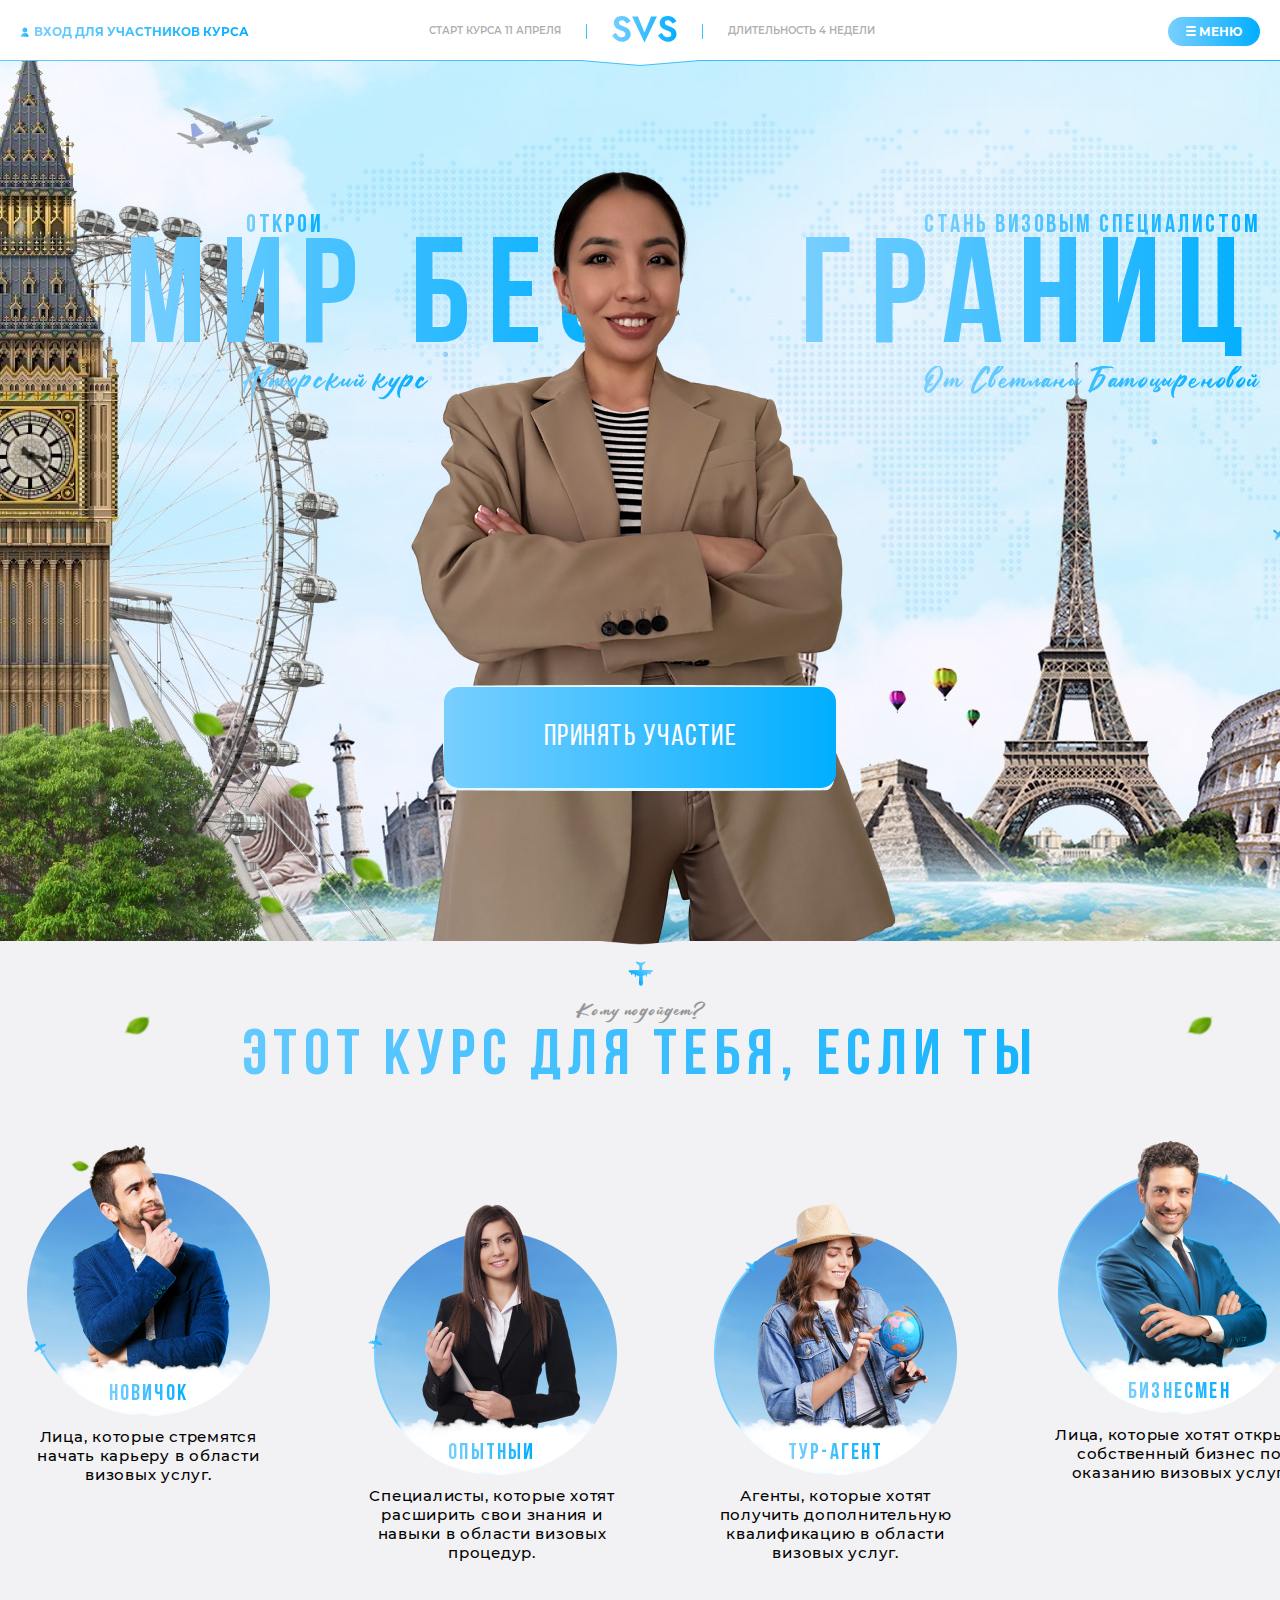
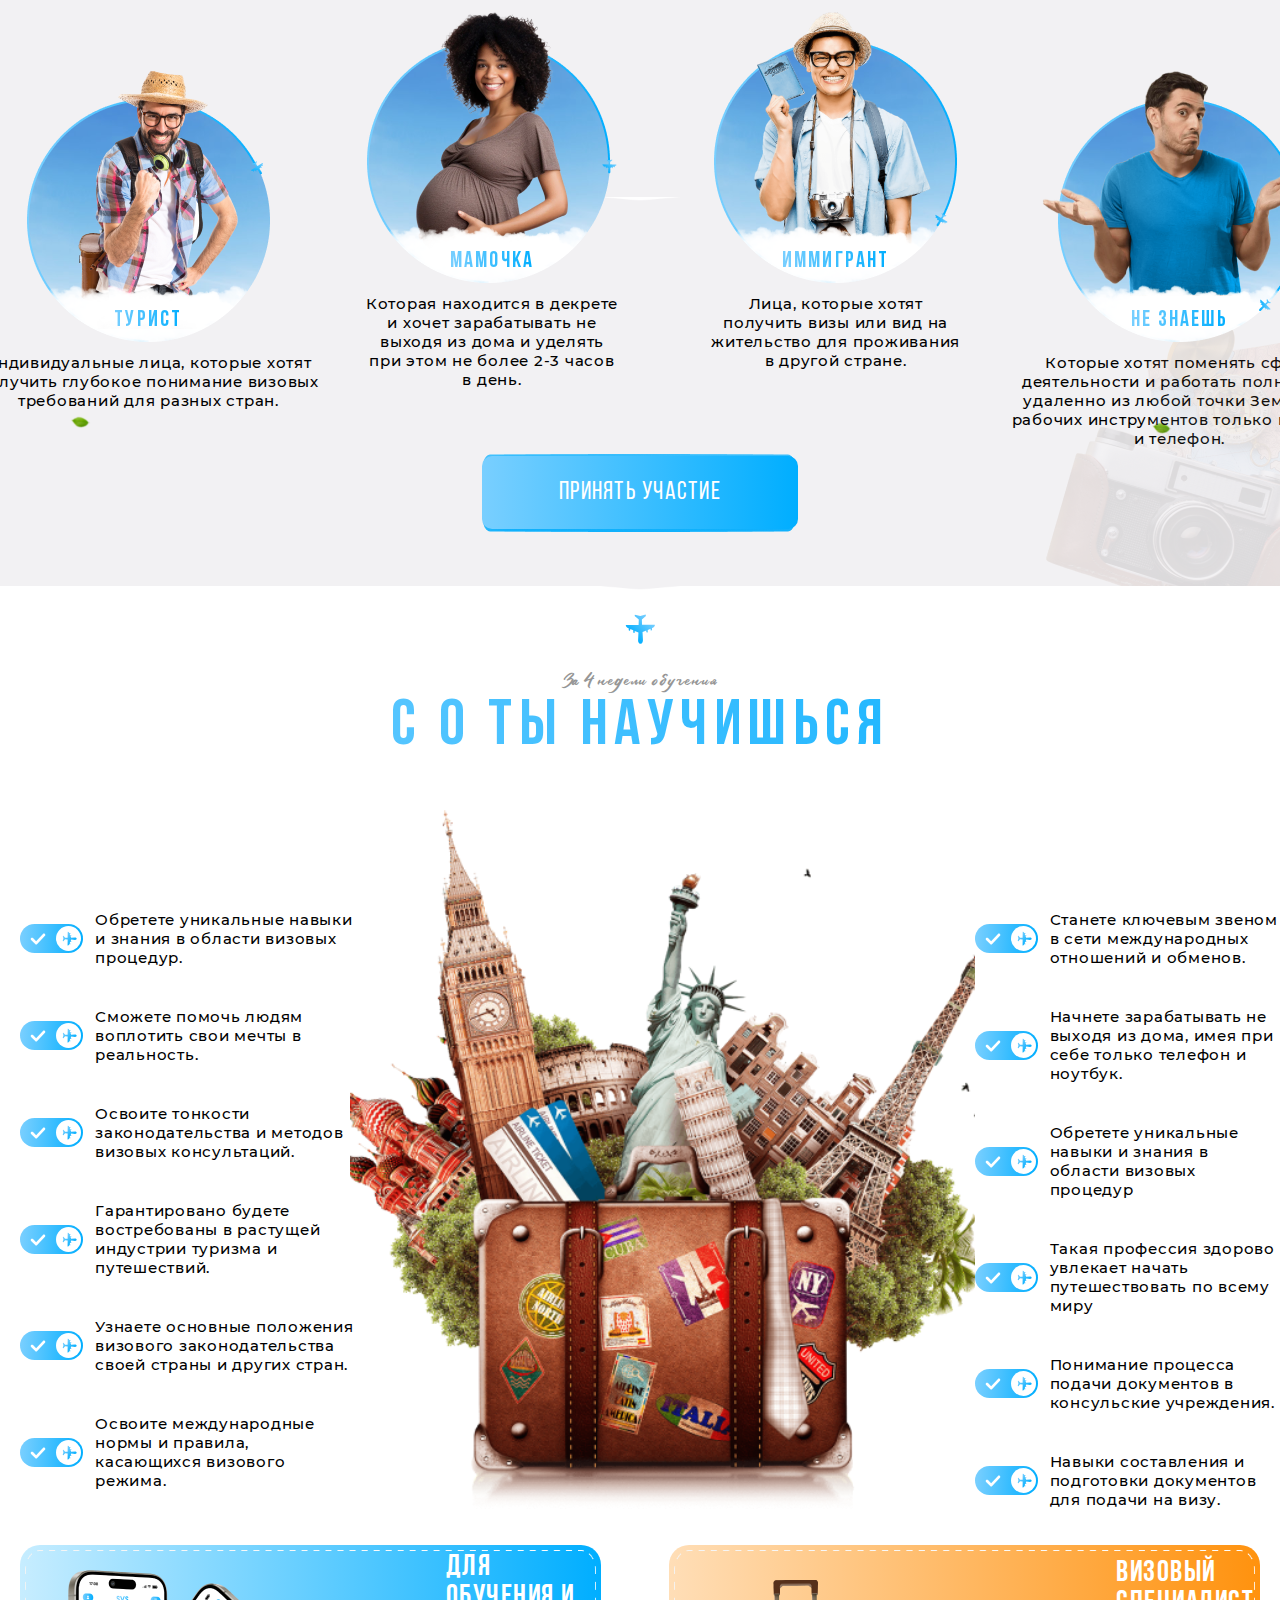
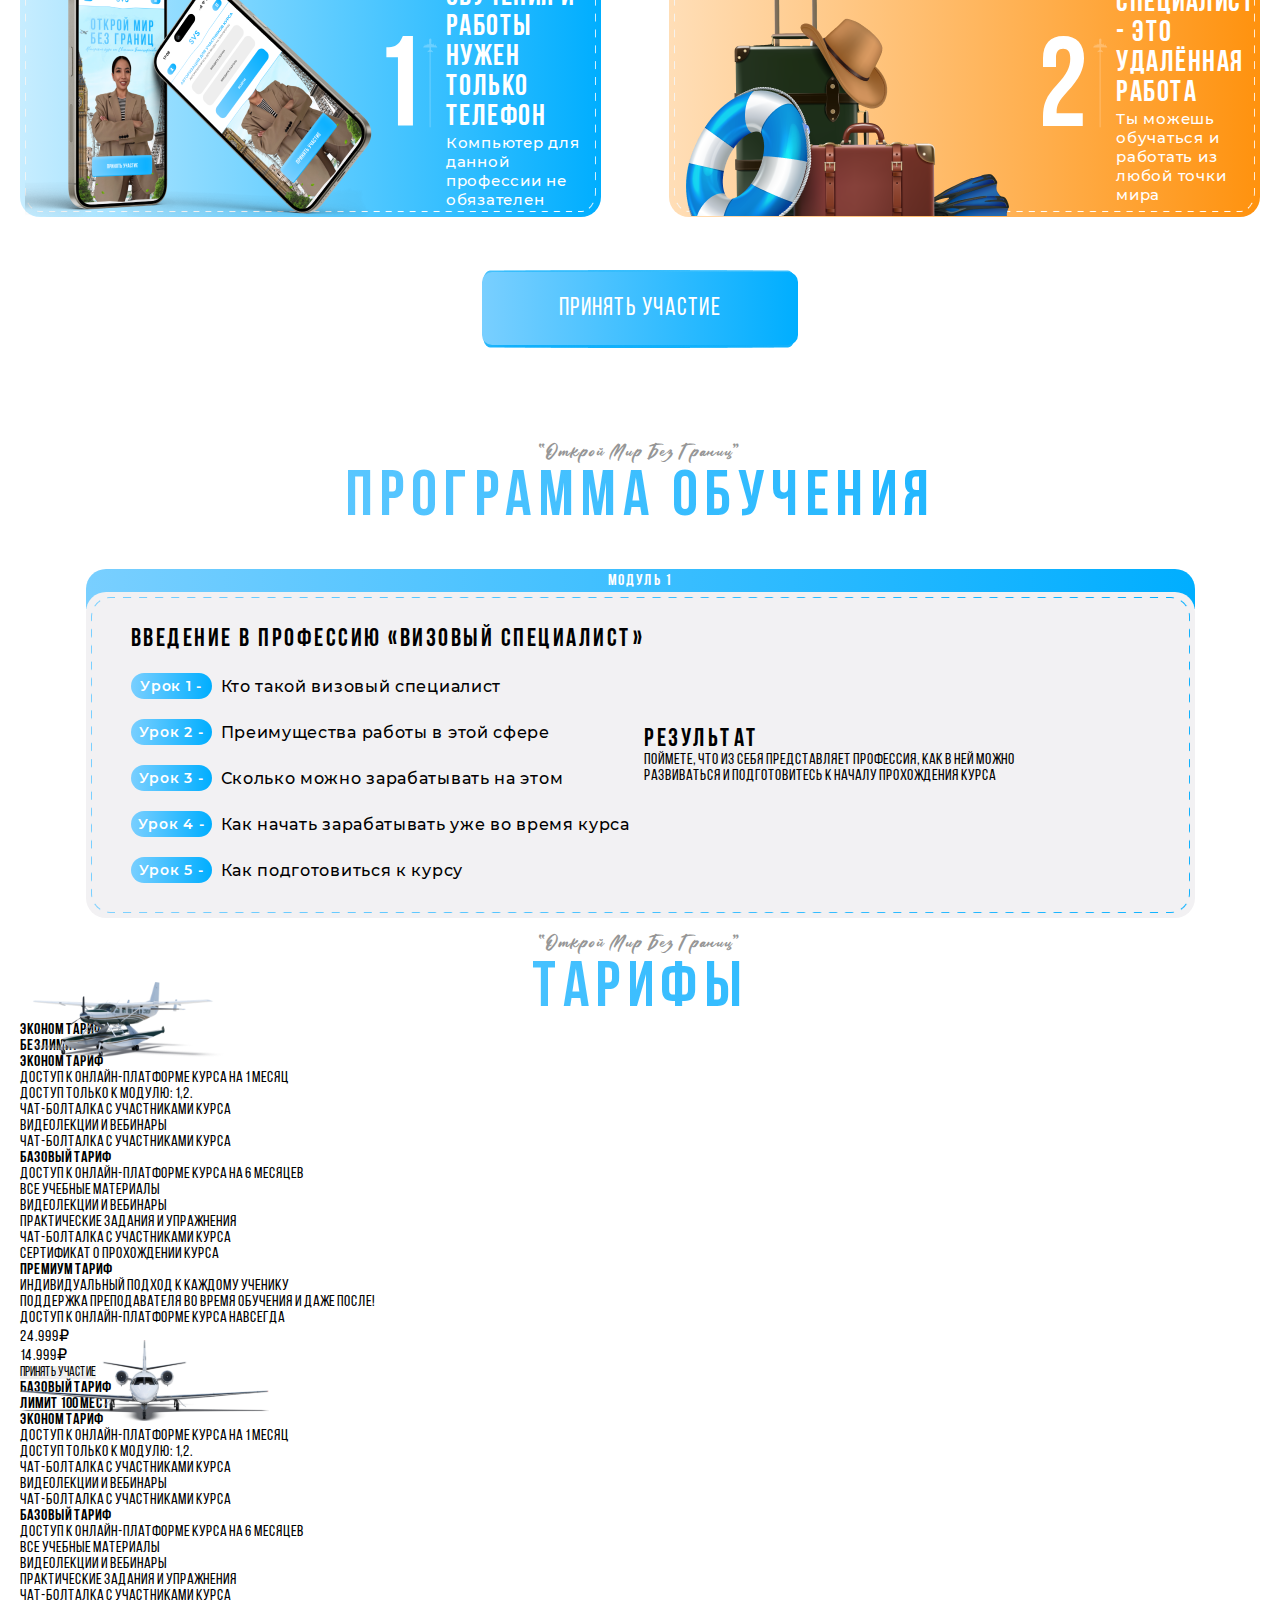
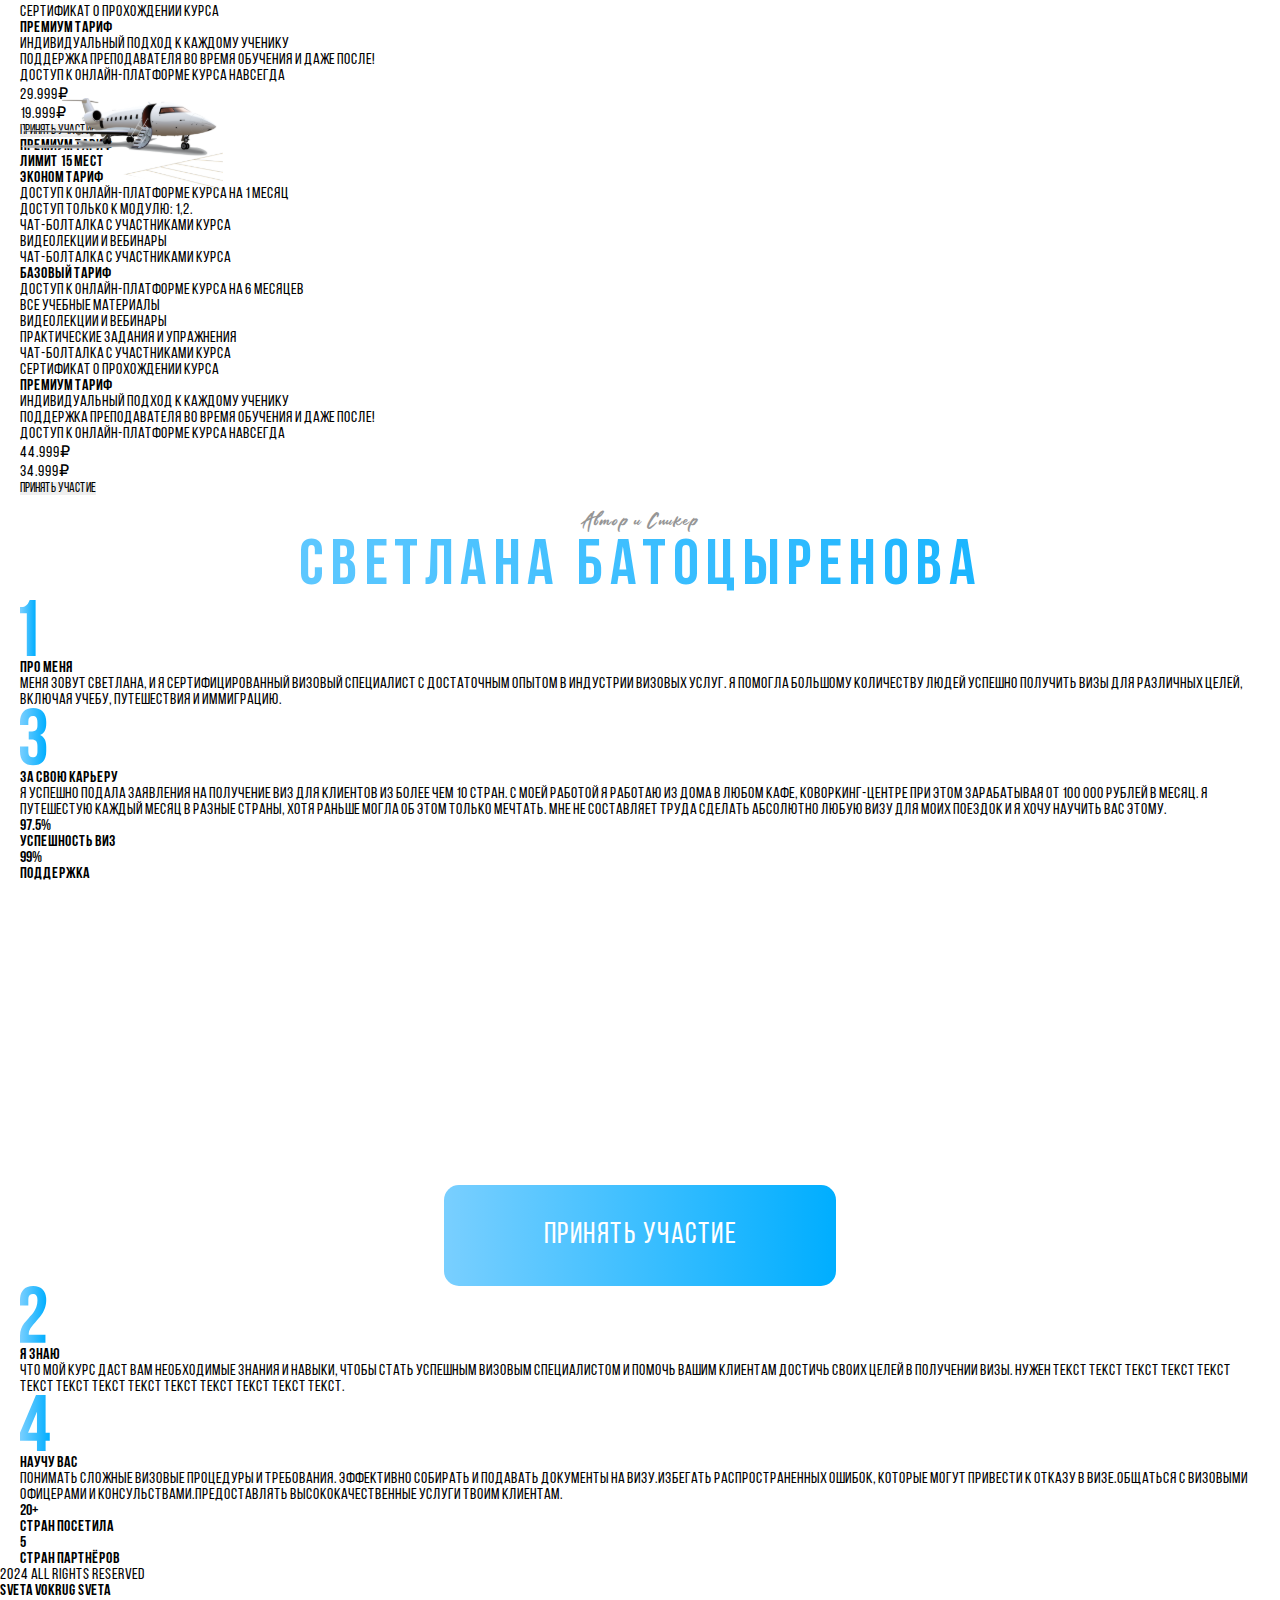
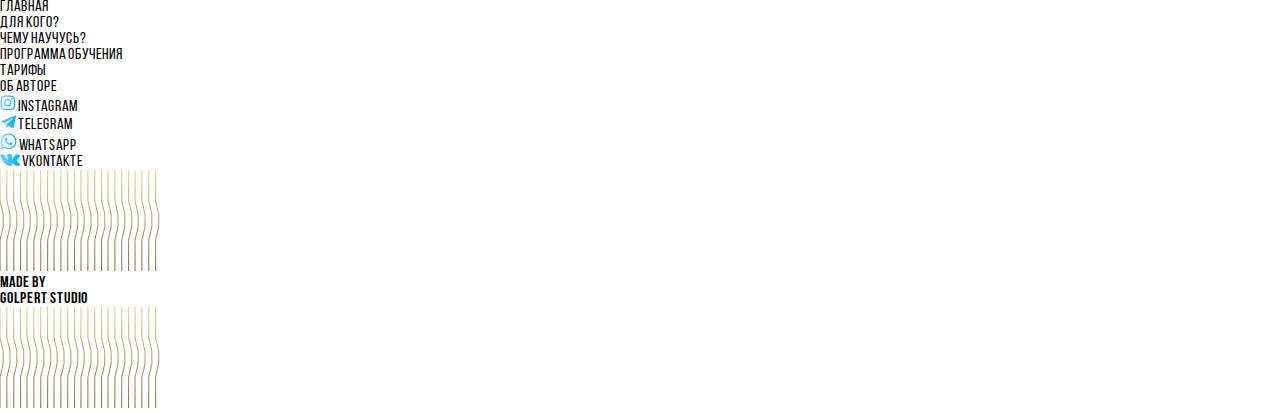
==== index.html @ 1df0b5ca "dsfa" ====
<!DOCTYPE html>
<html lang="ru">
  <head>
    <meta charset="UTF-8" />

    <meta http-equiv="X-UA-Compatible" content="IE=edge" />

    <meta name="viewport" content="width=device-width, initial-scale=1.0" />
    
    <meta name="viewport" content="width=device-width, initial-scale=1, maximum-scale=1">

    <title>SVS</title>

    

    <link rel="stylesheet" href="css/reset.css" />
    <link href="fonts/Bebas/stylesheet.css" rel="stylesheet" />
    <link href="fonts/Montserrat/stylesheet.css" rel="stylesheet" />
    <link rel="stylesheet" href="css/style.css" />

   

  </head>
  <body>


    <header class="header">
      <div class="container">
        <div class="header__inner">
          <button class="header__btn-auth">
            <img src="img/header__btn-auth.svg" alt="" class="header__btn-img">
            ВХОД ДЛЯ УЧАСТНИКОВ КУРСА
          </button>
          <ul class="header__list">
            <li class="header__item">
              <span class="header__item-text">СТАРТ КУРСА 11 АПРЕЛЯ</span>
            </li>
            <li class="header__item">
              <p class="header__item-line"></p>
            </li>
            <li class="header__item">
              <a class="header__item-link">
                <img src="img/header__logo.svg" alt="" class="header__item-logo">
              </a>
            </li>
            <li class="header__item">
              <p class="header__item-line"></p>
            </li>
            <li class="header__item">
              <span class="header__item-text">ДЛИТЕЛЬНОСТЬ 4 НЕДЕЛИ</span>
            </li>
          </ul>
          <menu class="header__menu">
            <svg width="10" height="10" viewBox="0 0 10 10" fill="none" xmlns="http://www.w3.org/2000/svg">
              <path d="M1 1H9M1 5H9M1 9H9" stroke="white" stroke-width="1.83333" stroke-linecap="round" stroke-linejoin="round"/>
            </svg>
            МЕНЮ  
          </menu>
        </div>

      </div>
    </header>

    <main class="main">

      <section class="welcome" id="welcome">
        <img src="img/author.png" alt="" class="welcome__back-img">
        <div class="container">
          <div class="welcome__inner-toptitles">
            <h4 class="welcome__toptitle">Открой</h4>
            <h4 class="welcome__toptitle">СТАНЬ ВИЗОВЫМ СПЕЦИАЛИСТОМ</h4>
          </div>
          <div class="welcome__inner-titles">
            <h1 class="welcome__title">МИР БЕЗ</h1>
            <h1 class="welcome__title">ГРАНИЦ</h1>
          </div>
          <div class="welcome__inner-subtitles">
            <h4 class="welcome__subtitle">Авторский курс</h4>
            <h4 class="welcome__subtitle">От Светланы Батоцыреновой</h4>
          </div>

          <button class="welcome__btn">
            ПРИНЯТЬ УЧАСТИЕ
            <img src="img/welcome__btn-back.png" alt="" class="welcome__btn-back">
          </button>

        </div>
      </section>

      <section class="for" id="for">
        <div class="container">

          <img src="img/title-img.svg" alt="" class="for__title-img">
          <h4 class="for__toptitle">Кому подойдет?</h4>
          <h2 class="for__title">ЭТОТ КУРС ДЛЯ ТЕБЯ, ЕСЛИ ТЫ</h2>

          <ul class="for__list">
            <li class="for__item">
              <div class="for__item-box">
                <img src="img/for__item-1.png" alt="" class="for__item-img">
                <h5 class="for__item-title">НОВИЧОК</h5>
              </div>
              <span class="for__item-text">Лица, которые стремятся начать карьеру в области визовых услуг.</span>
            </li>
            <li class="for__item">
              <div class="for__item-box">
                <img src="img/for__item-2.png" alt="" class="for__item-img">
                <h5 class="for__item-title">ОПЫТНЫЙ</h5>
              </div>
              <span class="for__item-text">Специалисты, которые хотят расширить свои знания и навыки в области визовых процедур.</span>
            </li>
            <li class="for__item">
              <div class="for__item-box">
                <img src="img/for__item-3.png" alt="" class="for__item-img">
                <h5 class="for__item-title">ТУР-АГЕНТ</h5>
              </div>
              <span class="for__item-text">Агенты, которые хотят получить дополнительную квалификацию в области визовых услуг.</span>
            </li>
            <li class="for__item">
              <div class="for__item-box">
                <img src="img/for__item-4.png" alt="" class="for__item-img">
                <h5 class="for__item-title">БИЗНЕСМЕН</h5>
              </div>
              <span class="for__item-text">Лица, которые хотят открыть собственный бизнес по оказанию визовых услуг.</span>
            </li>
            <li class="for__item">
              <div class="for__item-box">
                <img src="img/for__item-5.png" alt="" class="for__item-img">
                <h5 class="for__item-title">ТУРИСТ</h5>
              </div>
              <span class="for__item-text">Индивидуальные лица, которые хотят получить глубокое понимание визовых требований для разных стран.</span>
            </li>
            <li class="for__item">
              <div class="for__item-box">
                <img src="img/for__item-6.png" alt="" class="for__item-img">
                <h5 class="for__item-title">МАМОЧКА</h5>
              </div>
              <span class="for__item-text">Которая находится в декрете и хочет зарабатывать не выходя из дома и уделять при этом не более 2-3 часов в день.</span>
            </li>
            <li class="for__item">
              <div class="for__item-box">
                <img src="img/for__item-7.png" alt="" class="for__item-img">
                <h5 class="for__item-title">ИММИГРАНТ</h5>
              </div>
              <span class="for__item-text">Лица, которые хотят получить визы или вид на жительство для проживания в другой стране.</span>
            </li>
            <li class="for__item">
              <div class="for__item-box">
                <img src="img/for__item-8.png" alt="" class="for__item-img">
                <h5 class="for__item-title">НЕ ЗНАЕШЬ</h5>
              </div>
              <span class="for__item-text">Которые хотят поменять сферу деятельности и работать полностью удаленно из любой точки Земли. Из рабочих инструментов только ноутбук и телефон.</span>
            </li>
          </ul>

          <button class="for__btn">
            ПРИНЯТЬ УЧАСТИЕ
            <img src="img/for__btn-back.png" alt="" class="for__btn-back">
          </button>
        </div>
      </section>

      <section class="learn" id="learn">
        <div class="container">

          <img src="img/title-img.svg" alt="" class="for__title-img">
          <h4 class="for__toptitle">За 4 недели обучения</h4>
          <h2 class="for__title">С 0 ТЫ НАУЧИШЬСЯ</h2>

          <div class="learn__inner">
            <ul class="learn__list">
              <li class="learn__item">
                <img src="img/learn-checkbox.svg" alt="" class="learn__item-img">
                <span class="learn__item-text">Обретете уникальные навыки и знания в области визовых процедур.</span>
              </li>
              <li class="learn__item">
                <img src="img/learn-checkbox.svg" alt="" class="learn__item-img">
                <span class="learn__item-text">Сможете помочь людям воплотить свои мечты в реальность.</span>
              </li>
              <li class="learn__item">
                <img src="img/learn-checkbox.svg" alt="" class="learn__item-img">
                <span class="learn__item-text">Освоите тонкости законодательства и методов визовых консультаций.</span>
              </li>
              <li class="learn__item">
                <img src="img/learn-checkbox.svg" alt="" class="learn__item-img">
                <span class="learn__item-text">Гарантировано будете востребованы в растущей индустрии туризма и путешествий.</span>
              </li>
              <li class="learn__item">
                <img src="img/learn-checkbox.svg" alt="" class="learn__item-img">
                <span class="learn__item-text">Узнаете основные положения визового законодательства своей страны и других стран.</span>
              </li>
              <li class="learn__item">
                <img src="img/learn-checkbox.svg" alt="" class="learn__item-img">
                <span class="learn__item-text">Освоите международные нормы и правила, касающихся визового режима.</span>
              </li>
            </ul>

            <img src="img/learn__inner.png" alt="" class="learn__inner-img">

            <ul class="learn__list">
              <li class="learn__item">
                <img src="img/learn-checkbox.svg" alt="" class="learn__item-img">
                <span class="learn__item-text">Станете ключевым звеном в сети международных отношений и обменов.</span>
              </li>
              <li class="learn__item">
                <img src="img/learn-checkbox.svg" alt="" class="learn__item-img">
                <span class="learn__item-text">Начнете зарабатывать не выходя из дома, имея при себе только телефон и ноутбук. </span>
              </li>
              <li class="learn__item">
                <img src="img/learn-checkbox.svg" alt="" class="learn__item-img">
                <span class="learn__item-text">Обретете уникальные навыки и знания в области визовых процедур</span>
              </li>
              <li class="learn__item">
                <img src="img/learn-checkbox.svg" alt="" class="learn__item-img">
                <span class="learn__item-text">Такая профессия здорово увлекает начать путешествовать по всему миру</span>
              </li>
              <li class="learn__item">
                <img src="img/learn-checkbox.svg" alt="" class="learn__item-img">
                <span class="learn__item-text">Понимание процесса подачи документов в консульские учреждения.</span>
              </li>
              <li class="learn__item">
                <img src="img/learn-checkbox.svg" alt="" class="learn__item-img">
                <span class="learn__item-text">Навыки составления и подготовки  документов для подачи на визу.</span>
              </li>
            </ul>
          </div>

          <div class="learn__inner">
            <div class="learn__inner-left">
              <div class="learn__border-box">
                <img src="img/learn__left.png" alt="" class="learn__left-img">
                <article class="learn__inner-article">
                  <img src="img/learn__article-1.svg" alt="" class="learn__article-img">
                  <img src="img/learn__article-icon.svg" alt="" class="learn__article-img">

                  <div class="learn__article-box">
                    <h4 class="learn__article-title">ДЛЯ ОБУЧЕНИЯ И РАБОТЫ НУЖЕН ТОЛЬКО ТЕЛЕФОН</h4>
                    <h6 class="learn__article-subtitle">Компьютер для данной профессии не обязателен</h6>
                  </div>
                </article>
              </div>
            </div>
            <div class="learn__inner-right"> 
              <div class="learn__border-box">
                <img src="img/learn__right.png" alt="" class="learn__right-img">
                <article class="learn__inner-article">
                  <img src="img/learn__article-2.svg" alt="" class="learn__article-img">
                  <img src="img/learn__article-icon.svg" alt="" class="learn__article-img">

                  <div class="learn__article-box">
                    <h4 class="learn__article-title">ВИЗОВЫЙ СПЕЦИАЛИСТ - ЭТО УДАЛЁННАЯ РАБОТА</h4>
                    <h6 class="learn__article-subtitle">Ты можешь обучаться и работать из любой точки мира</h6>
                  </div>
                </article>
              </div>
            </div>
          </div>

          <button class="for__btn">
            ПРИНЯТЬ УЧАСТИЕ
            <img src="img/for__btn-back.png" alt="" class="for__btn-back">
          </button>

        </div>
      </section>

      <section class="program" id="program">
        <div class="container">
          <h4 class="for__toptitle">“Открой Мир Без Границ”</h4>
          <h2 class="for__title">ПРОГРАММА ОБУЧЕНИЯ</h2>

          <ul class="program__list">
            <li class="program__item">

              <div class="program__item-inner">
                <h5 class="program__inner-title">МОДУЛЬ 1</h5>
              </div>

              <div class="program__item-inner">
                <div class="program__border-box">

                  <div class="program__item-descr">
                    <h4 class="program__item-title">Введение в профессию «Визовый специалист»</h4>

                    <ul class="program__descr-list">
                      <article class="program__descr-item">
                        <span class="program__descr-lesson">Урок 1 -</span>
                        <span class="program__descr-name">Кто такой визовый специалист</span>
                      </article>
                      <article class="program__descr-item">
                        <span class="program__descr-lesson">Урок 2 -</span>
                        <span class="program__descr-name">Преимущества работы в этой сфере</span>
                      </article>
                      <article class="program__descr-item">
                        <span class="program__descr-lesson">Урок 3 -</span>
                        <span class="program__descr-name">Сколько можно зарабатывать на этом</span>
                      </article>
                      <article class="program__descr-item">
                        <span class="program__descr-lesson">Урок 4 -</span>
                        <span class="program__descr-name">Как начать зарабатывать уже во время курса</span>
                      </article>
                      <article class="program__descr-item">
                        <span class="program__descr-lesson">Урок 5 -</span>
                        <span class="program__descr-name">Как подготовиться к курсу</span>
                      </article>
                    </ul>

                  </div>
                  <div class="program__item-content">

                    <h4 class="program__item-title">РЕЗУЛЬТАТ</h4>

                    <span class="program__content-item">Поймете, что из себя представляет профессия, как в ней можно развиваться и подготовитесь к началу прохождения курса</span>

                  </div>

                </div>
              </div>
            </li>
      
         
            
          </ul>

        </div>
      </section>

      <section class="tariffs" id="tariffs">
        <div class="container">
          <h4 class="for__toptitle">“Открой Мир Без Границ”</h4>
          <h2 class="for__title">ТАРИФЫ</h2>

          <ul class="tariffs__list">
            <li class="tariffs__item">
              <img src="img/tariffs__item-1.svg" alt="" class="tariffs__item-img">

              <h3 class="tariffs__item-title">ЭКОНОМ ТАРИФ</h3>
              <h5 class="tariffs__item-subtitle">БЕЗЛИМИТ</h5>

              <ul class="tariffs__list-eco">
                <h4 class="tariffs__list-title">ЭКОНОМ ТАРИФ</h4>
                <li class="tariffs__list-item">
                  Доступ к онлайн-платформе курса на 1 месяц
                </li>
                <li class="tariffs__list-item">
                  Доступ только к модулю: 1,2.
                </li>
                <li class="tariffs__list-item">
                  Чат-болталка с участниками курса
                </li>
                <li class="tariffs__list-item">
                  Видеолекции и вебинары
                </li>
                <li class="tariffs__list-item">
                  Чат-болталка с участниками курса
                </li>
              </ul>

              <ul class="tariffs__list-basic">
                <h4 class="tariffs__list-title">БАЗОВЫЙ ТАРИФ</h4>
                <li class="tariffs__list-item">
                  Доступ к онлайн-платформе курса на 6 месяцев
                </li>
                <li class="tariffs__list-item">
                  Все учебные материалы
                </li>
                <li class="tariffs__list-item">
                  Видеолекции и вебинары
                </li>
                <li class="tariffs__list-item">
                  Практические задания и упражнения
                </li>
                <li class="tariffs__list-item">
                  Чат-болталка с участниками курса
                </li>
                <li class="tariffs__list-item">
                  Сертификат о прохождении курса
                </li>
              </ul>

              <ul class="tariffs__list-prem">
                <h4 class="tariffs__list-title">ПРЕМИУМ ТАРИФ</h4>
                <li class="tariffs__list-item">
                  Индивидуальный подход к каждому ученику
                </li>
                <li class="tariffs__list-item">
                  Поддержка преподавателя во время обучения и даже после!
                </li>
                <li class="tariffs__list-item">
                  Доступ к онлайн-платформе курса навсегда
                </li>
              </ul>

              <p class="price__text-old">24.999₽</p>
              <p class="price__text-new">14.999₽</p>

              <button class="tariffs__btn">ПРИНЯТЬ УЧАСТИЕ</button>

            </li>
            <li class="tariffs__item">
              <img src="img/tariffs__item-2.svg" alt="" class="tariffs__item-img">

              <h3 class="tariffs__item-title">БАЗОВЫЙ ТАРИФ</h3>
              <h5 class="tariffs__item-subtitle">ЛИМИТ 100 МЕСТ</h5>

              <ul class="tariffs__list-eco">
                <h4 class="tariffs__list-title">ЭКОНОМ ТАРИФ</h4>
                <li class="tariffs__list-item">
                  Доступ к онлайн-платформе курса на 1 месяц
                </li>
                <li class="tariffs__list-item">
                  Доступ только к модулю: 1,2.
                </li>
                <li class="tariffs__list-item">
                  Чат-болталка с участниками курса
                </li>
                <li class="tariffs__list-item">
                  Видеолекции и вебинары
                </li>
                <li class="tariffs__list-item">
                  Чат-болталка с участниками курса
                </li>
              </ul>

              <ul class="tariffs__list-basic">
                <h4 class="tariffs__list-title">БАЗОВЫЙ ТАРИФ</h4>
                <li class="tariffs__list-item">
                  Доступ к онлайн-платформе курса на 6 месяцев
                </li>
                <li class="tariffs__list-item">
                  Все учебные материалы
                </li>
                <li class="tariffs__list-item">
                  Видеолекции и вебинары
                </li>
                <li class="tariffs__list-item">
                  Практические задания и упражнения
                </li>
                <li class="tariffs__list-item">
                  Чат-болталка с участниками курса
                </li>
                <li class="tariffs__list-item">
                  Сертификат о прохождении курса
                </li>
              </ul>

              <ul class="tariffs__list-prem">
                <h4 class="tariffs__list-title">ПРЕМИУМ ТАРИФ</h4>
                <li class="tariffs__list-item">
                  Индивидуальный подход к каждому ученику
                </li>
                <li class="tariffs__list-item">
                  Поддержка преподавателя во время обучения и даже после!
                </li>
                <li class="tariffs__list-item">
                  Доступ к онлайн-платформе курса навсегда
                </li>
              </ul>

              <p class="price__text-old">29.999₽</p>
              <p class="price__text-new">19.999₽</p>

              <button class="tariffs__btn">ПРИНЯТЬ УЧАСТИЕ</button>

            </li>
            <li class="tariffs__item">
              <img src="img/tariffs__item-3.svg" alt="" class="tariffs__item-img">

              <h3 class="tariffs__item-title">ПРЕМИУМ ТАРИФ</h3>
              <h5 class="tariffs__item-subtitle">ЛИМИТ 15 МЕСТ</h5>

              <ul class="tariffs__list-eco">
                <h4 class="tariffs__list-title">ЭКОНОМ ТАРИФ</h4>
                <li class="tariffs__list-item">
                  Доступ к онлайн-платформе курса на 1 месяц
                </li>
                <li class="tariffs__list-item">
                  Доступ только к модулю: 1,2.
                </li>
                <li class="tariffs__list-item">
                  Чат-болталка с участниками курса
                </li>
                <li class="tariffs__list-item">
                  Видеолекции и вебинары
                </li>
                <li class="tariffs__list-item">
                  Чат-болталка с участниками курса
                </li>
              </ul>

              <ul class="tariffs__list-basic">
                <h4 class="tariffs__list-title">БАЗОВЫЙ ТАРИФ</h4>
                <li class="tariffs__list-item">
                  Доступ к онлайн-платформе курса на 6 месяцев
                </li>
                <li class="tariffs__list-item">
                  Все учебные материалы
                </li>
                <li class="tariffs__list-item">
                  Видеолекции и вебинары
                </li>
                <li class="tariffs__list-item">
                  Практические задания и упражнения
                </li>
                <li class="tariffs__list-item">
                  Чат-болталка с участниками курса
                </li>
                <li class="tariffs__list-item">
                  Сертификат о прохождении курса
                </li>
              </ul>

              <ul class="tariffs__list-prem">
                <h4 class="tariffs__list-title">ПРЕМИУМ ТАРИФ</h4>
                <li class="tariffs__list-item">
                  Индивидуальный подход к каждому ученику
                </li>
                <li class="tariffs__list-item">
                  Поддержка преподавателя во время обучения и даже после!
                </li>
                <li class="tariffs__list-item">
                  Доступ к онлайн-платформе курса навсегда
                </li>
              </ul>

              <p class="price__text-old">44.999₽</p>
              <p class="price__text-new">34.999₽</p>

              <button class="tariffs__btn">ПРИНЯТЬ УЧАСТИЕ</button>

            </li>
          </ul>
        </div>
      </section>

      <section class="about" id="about">
        <div class="container">

          <h4 class="for__toptitle">Автор и Спикер</h4>
          <h2 class="for__title">светлана батоцыренова </h2>

          <div class="about__inner">

            <div class="about__descr">

              <ul class="about__descr-list">
                <li class="about__descr-item">
                  <img src="img/about__descr-1.svg" alt="" class="about__descr-img">
                </li>
                <li class="about__descr-item">
                  <h4 class="about__descr-title">ПРО МЕНЯ</h4>
                  <p class="about__descr-text">
                    Меня зовут Светлана, и я сертифицированный визовый специалист с достаточным опытом в индустрии визовых услуг. Я помогла большому количеству людей успешно получить визы для различных целей, включая учебу, путешествия и иммиграцию.
                  </p>
                </li>
              </ul>
              <ul class="about__descr-list">
                <li class="about__descr-item">
                  <img src="img/about__descr-3.svg" alt="" class="about__descr-img">
                </li>
                <li class="about__descr-item">
                  <h4 class="about__descr-title">ЗА СВОЮ КАРЬЕРУ</h4>
                  <p class="about__descr-text">
                    Я успешно подала заявления на получение виз для клиентов из более чем 10 стран. С моей работой я работаю из дома в любом кафе, коворкинг-центре при этом зарабатывая от 100 000 рублей в месяц. Я путешестую каждый месяц в разные страны, хотя раньше могла об этом только мечтать. Мне не составляет труда сделать абсолютно любую визу для моих поездок и я хочу научить Вас этому.
                  </p>
                </li>
              </ul>

              <div class="about__descr-bottom">
                <article class="about__descr-article">
                  <h3 class="about__article-title">
                    97.5%
                  </h3>
                  <h5 class="about__article-subtitle">
                    УСПЕШНОСТЬ ВИЗ
                  </h5>
                </article>
                <article class="about__descr-article">
                  <h3 class="about__article-title">
                    99%
                  </h3>
                  <h5 class="about__article-subtitle">
                    ПОДДЕРЖКА
                  </h5>
                </article>
              </div>

            </div>

            <div class="about__content">

              <img src="" alt="" class="about__content-img">                 
              <button class="welcome__btn">
                ПРИНЯТЬ УЧАСТИЕ
              </button>

            </div>

            <div class="about__descr">

              <ul class="about__descr-list">
                <li class="about__descr-item">
                  <img src="img/about__descr-2.svg" alt="" class="about__descr-img">
                </li>
                <li class="about__descr-item">
                  <h4 class="about__descr-title">Я ЗНАЮ</h4>
                  <p class="about__descr-text">
                    Что мой курс даст вам необходимые знания и навыки, чтобы стать успешным визовым специалистом и помочь вашим клиентам достичь своих целей в получении визы. Нужен текст текст текст текст текст текст текст текст текст текст текст текст текст текст.
                  </p>
                </li>
              </ul>
              <ul class="about__descr-list">
                <li class="about__descr-item">
                  <img src="img/about__descr-4.svg" alt="" class="about__descr-img">
                </li>
                <li class="about__descr-item">
                  <h4 class="about__descr-title">НАУЧУ ВАС</h4>
                  <p class="about__descr-text">
                    Понимать сложные визовые процедуры и требования. Эффективно собирать и подавать документы на визу.Избегать распространенных ошибок, которые могут привести к отказу в визе.Общаться с визовыми офицерами и консульствами.Предоставлять высококачественные услуги твоим клиентам.
                  </p>
                </li>
              </ul>

              <div class="about__descr-bottom">
                <article class="about__descr-article">
                  <h3 class="about__article-title">
                    20+
                  </h3>
                  <h5 class="about__article-subtitle">
                    СТРАН ПОСЕТИЛА
                  </h5>
                </article>
                <article class="about__descr-article">
                  <h3 class="about__article-title">
                    5
                  </h3>
                  <h5 class="about__article-subtitle">
                    СТРАН пАРТНЁРОВ
                  </h5>
                </article>
              </div>


            </div>

          </div>

        </div>
      </section>

    </main>

    <footer class="footer" id="footer">

        <div class="footer__inner-top">

          <p class="footer__rights">2024 ALL RIGHTS RESERVED</p>
          <h5 class="footer__title">SVETA VOKRUG SVETA</h5>

          <nav class="footer__nav">
            <ul class="footer__nav-list">
              <li class="footer__nav-item"><a href="#welcome" class="footer__nav-link">ГЛАВНАЯ</a></li>
              <li class="footer__nav-item"><a href="#for" class="footer__nav-link">ДЛЯ КОГО?</a></li>
              <li class="footer__nav-item"><a href="#learn" class="footer__nav-link">ЧЕМУ НАУЧУСЬ?</a></li>
              <li class="footer__nav-item"><a href="#program" class="footer__nav-link">ПРОГРАММА ОБУЧЕНИЯ</a></li>
              <li class="footer__nav-item"><a href="#tariffs" class="footer__nav-link">ТАРИФЫ</a></li>
              <li class="footer__nav-item"><a href="#about" class="footer__nav-link">ОБ АВТОРЕ</a></li>
            </ul>
          </nav>
        
          <ul class="footer__soc-list">
            <li class="footer__soc-item"><a href="#" class="footer__soc-link">
              <img src="img/inst.svg" alt="" class="footer__soc-img">
              INSTAGRAM
            </a></li>
            <li class="footer__soc-item"><a href="#" class="footer__soc-link">
              <img src="img/tg.svg" alt="" class="footer__soc-img">
              TELEGRAM
            </a></li>
            <li class="footer__soc-item"><a href="#" class="footer__soc-link">
              <img src="img/whatsapp.svg" alt="" class="footer__soc-img">
              WHATSAPP
            </a></li>
            <li class="footer__soc-item"><a href="#" class="footer__soc-link">
              <img src="img/vk.svg" alt="" class="footer__soc-img">
              VKONTAKTE
            </a></li>
       
          </ul>
        
        </div>

        <div class="footer__inner-bottom">
          
          <img src="img/footer__bottom-img.png" alt="" class="footer__bottom-img">
          <h4 class="footer__bottom-toptitle">
            Made by
          </h4>
          <h3 class="footer__bottom-title">
            golpert studio
          </h3>
          <img src="img/footer__bottom-img.png" alt="" class="footer__bottom-img">

        </div> 

        
    </footer>

    <script src="js/main.js"></script>


  </body>
</html>
---- fonts/Bebas/stylesheet.css ----
@font-face {
    font-family: 'Bebas Neue';
    src: url('BebasNeueBold.eot');
    src: local('Bebas Neue Bold'), local('BebasNeueBold'),
        url('BebasNeueBold.eot?#iefix') format('embedded-opentype'),
        url('BebasNeueBold.woff2') format('woff2'),
        url('BebasNeueBold.woff') format('woff'),
        url('BebasNeueBold.ttf') format('truetype');
    font-weight: bold;
    font-style: normal;
}

@font-face {
    font-family: 'Bebas Neue';
    src: url('BebasNeue-Thin.eot');
    src: local('Bebas Neue Thin'), local('BebasNeue-Thin'),
        url('BebasNeue-Thin.eot?#iefix') format('embedded-opentype'),
        url('BebasNeue-Thin.woff2') format('woff2'),
        url('BebasNeue-Thin.woff') format('woff'),
        url('BebasNeue-Thin.ttf') format('truetype');
    font-weight: 100;
    font-style: normal;
}

@font-face {
    font-family: 'Bebas Neue';
    src: url('BebasNeueLight.eot');
    src: local('Bebas Neue Light'), local('BebasNeueLight'),
        url('BebasNeueLight.eot?#iefix') format('embedded-opentype'),
        url('BebasNeueLight.woff2') format('woff2'),
        url('BebasNeueLight.woff') format('woff'),
        url('BebasNeueLight.ttf') format('truetype');
    font-weight: 300;
    font-style: normal;
}

@font-face {
    font-family: 'Bebas Neue Book';
    src: url('BebasNeueBook.eot');
    src: local('Bebas Neue Book'), local('BebasNeueBook'),
        url('BebasNeueBook.eot?#iefix') format('embedded-opentype'),
        url('BebasNeueBook.woff2') format('woff2'),
        url('BebasNeueBook.woff') format('woff'),
        url('BebasNeueBook.ttf') format('truetype');
    font-weight: normal;
    font-style: normal;
}

@font-face {
    font-family: 'Bebas Neue';
    src: url('BebasNeueRegular.eot');
    src: local('Bebas Neue Regular'), local('BebasNeueRegular'),
        url('BebasNeueRegular.eot?#iefix') format('embedded-opentype'),
        url('BebasNeueRegular.woff2') format('woff2'),
        url('BebasNeueRegular.woff') format('woff'),
        url('BebasNeueRegular.ttf') format('truetype');
    font-weight: normal;
    font-style: normal;
}



@font-face {
    font-family: 'Corvetta';
    src: url('../Corvetta/Corvetta.ttf');
    font-weight: 400;
    font-style: normal;
}
@font-face {
    font-family: 'Nebula';
    src: url('../Nebula/NebulaRegular-2O2y3.ttf');
    font-weight: 400;
    font-style: normal;
}
---- fonts/Montserrat/stylesheet.css ----
@font-face {
    font-family: 'Montserrat';
    src: url('Montserrat-ExtraLight.eot');
    src: local('Montserrat ExtraLight'), local('Montserrat-ExtraLight'),
        url('Montserrat-ExtraLight.eot?#iefix') format('embedded-opentype'),
        url('Montserrat-ExtraLight.woff2') format('woff2'),
        url('Montserrat-ExtraLight.woff') format('woff'),
        url('Montserrat-ExtraLight.ttf') format('truetype');
    font-weight: 200;
    font-style: normal;
}

@font-face {
    font-family: 'Montserrat';
    src: url('Montserrat-MediumItalic.eot');
    src: local('Montserrat Medium Italic'), local('Montserrat-MediumItalic'),
        url('Montserrat-MediumItalic.eot?#iefix') format('embedded-opentype'),
        url('Montserrat-MediumItalic.woff2') format('woff2'),
        url('Montserrat-MediumItalic.woff') format('woff'),
        url('Montserrat-MediumItalic.ttf') format('truetype');
    font-weight: 500;
    font-style: italic;
}

@font-face {
    font-family: 'Montserrat';
    src: url('Montserrat-Italic.eot');
    src: local('Montserrat Italic'), local('Montserrat-Italic'),
        url('Montserrat-Italic.eot?#iefix') format('embedded-opentype'),
        url('Montserrat-Italic.woff2') format('woff2'),
        url('Montserrat-Italic.woff') format('woff'),
        url('Montserrat-Italic.ttf') format('truetype');
    font-weight: normal;
    font-style: italic;
}

@font-face {
    font-family: 'Montserrat';
    src: url('Montserrat-Regular.eot');
    src: local('Montserrat Regular'), local('Montserrat-Regular'),
        url('Montserrat-Regular.eot?#iefix') format('embedded-opentype'),
        url('Montserrat-Regular.woff2') format('woff2'),
        url('Montserrat-Regular.woff') format('woff'),
        url('Montserrat-Regular.ttf') format('truetype');
    font-weight: normal;
    font-style: normal;
}

@font-face {
    font-family: 'Montserrat';
    src: url('Montserrat-ThinItalic.eot');
    src: local('Montserrat Thin Italic'), local('Montserrat-ThinItalic'),
        url('Montserrat-ThinItalic.eot?#iefix') format('embedded-opentype'),
        url('Montserrat-ThinItalic.woff2') format('woff2'),
        url('Montserrat-ThinItalic.woff') format('woff'),
        url('Montserrat-ThinItalic.ttf') format('truetype');
    font-weight: 100;
    font-style: italic;
}

@font-face {
    font-family: 'Montserrat';
    src: url('Montserrat-Bold.eot');
    src: local('Montserrat Bold'), local('Montserrat-Bold'),
        url('Montserrat-Bold.eot?#iefix') format('embedded-opentype'),
        url('Montserrat-Bold.woff2') format('woff2'),
        url('Montserrat-Bold.woff') format('woff'),
        url('Montserrat-Bold.ttf') format('truetype');
    font-weight: bold;
    font-style: normal;
}

@font-face {
    font-family: 'Montserrat';
    src: url('Montserrat-Light.eot');
    src: local('Montserrat Light'), local('Montserrat-Light'),
        url('Montserrat-Light.eot?#iefix') format('embedded-opentype'),
        url('Montserrat-Light.woff2') format('woff2'),
        url('Montserrat-Light.woff') format('woff'),
        url('Montserrat-Light.ttf') format('truetype');
    font-weight: 300;
    font-style: normal;
}

@font-face {
    font-family: 'Montserrat';
    src: url('Montserrat-Black.eot');
    src: local('Montserrat Black'), local('Montserrat-Black'),
        url('Montserrat-Black.eot?#iefix') format('embedded-opentype'),
        url('Montserrat-Black.woff2') format('woff2'),
        url('Montserrat-Black.woff') format('woff'),
        url('Montserrat-Black.ttf') format('truetype');
    font-weight: 900;
    font-style: normal;
}

@font-face {
    font-family: 'Montserrat';
    src: url('Montserrat-Medium.eot');
    src: local('Montserrat Medium'), local('Montserrat-Medium'),
        url('Montserrat-Medium.eot?#iefix') format('embedded-opentype'),
        url('Montserrat-Medium.woff2') format('woff2'),
        url('Montserrat-Medium.woff') format('woff'),
        url('Montserrat-Medium.ttf') format('truetype');
    font-weight: 500;
    font-style: normal;
}

@font-face {
    font-family: 'Montserrat';
    src: url('Montserrat-ExtraLightItalic.eot');
    src: local('Montserrat ExtraLight Italic'), local('Montserrat-ExtraLightItalic'),
        url('Montserrat-ExtraLightItalic.eot?#iefix') format('embedded-opentype'),
        url('Montserrat-ExtraLightItalic.woff2') format('woff2'),
        url('Montserrat-ExtraLightItalic.woff') format('woff'),
        url('Montserrat-ExtraLightItalic.ttf') format('truetype');
    font-weight: 200;
    font-style: italic;
}

@font-face {
    font-family: 'Montserrat';
    src: url('Montserrat-BlackItalic.eot');
    src: local('Montserrat Black Italic'), local('Montserrat-BlackItalic'),
        url('Montserrat-BlackItalic.eot?#iefix') format('embedded-opentype'),
        url('Montserrat-BlackItalic.woff2') format('woff2'),
        url('Montserrat-BlackItalic.woff') format('woff'),
        url('Montserrat-BlackItalic.ttf') format('truetype');
    font-weight: 900;
    font-style: italic;
}

@font-face {
    font-family: 'Montserrat';
    src: url('Montserrat-ExtraBoldItalic.eot');
    src: local('Montserrat ExtraBold Italic'), local('Montserrat-ExtraBoldItalic'),
        url('Montserrat-ExtraBoldItalic.eot?#iefix') format('embedded-opentype'),
        url('Montserrat-ExtraBoldItalic.woff2') format('woff2'),
        url('Montserrat-ExtraBoldItalic.woff') format('woff'),
        url('Montserrat-ExtraBoldItalic.ttf') format('truetype');
    font-weight: 800;
    font-style: italic;
}

@font-face {
    font-family: 'Montserrat';
    src: url('Montserrat-SemiBoldItalic.eot');
    src: local('Montserrat SemiBold Italic'), local('Montserrat-SemiBoldItalic'),
        url('Montserrat-SemiBoldItalic.eot?#iefix') format('embedded-opentype'),
        url('Montserrat-SemiBoldItalic.woff2') format('woff2'),
        url('Montserrat-SemiBoldItalic.woff') format('woff'),
        url('Montserrat-SemiBoldItalic.ttf') format('truetype');
    font-weight: 600;
    font-style: italic;
}

@font-face {
    font-family: 'Montserrat';
    src: url('Montserrat-ExtraBold.eot');
    src: local('Montserrat ExtraBold'), local('Montserrat-ExtraBold'),
        url('Montserrat-ExtraBold.eot?#iefix') format('embedded-opentype'),
        url('Montserrat-ExtraBold.woff2') format('woff2'),
        url('Montserrat-ExtraBold.woff') format('woff'),
        url('Montserrat-ExtraBold.ttf') format('truetype');
    font-weight: 800;
    font-style: normal;
}

@font-face {
    font-family: 'Montserrat';
    src: url('Montserrat-BoldItalic.eot');
    src: local('Montserrat Bold Italic'), local('Montserrat-BoldItalic'),
        url('Montserrat-BoldItalic.eot?#iefix') format('embedded-opentype'),
        url('Montserrat-BoldItalic.woff2') format('woff2'),
        url('Montserrat-BoldItalic.woff') format('woff'),
        url('Montserrat-BoldItalic.ttf') format('truetype');
    font-weight: bold;
    font-style: italic;
}

@font-face {
    font-family: 'Montserrat';
    src: url('Montserrat-LightItalic.eot');
    src: local('Montserrat Light Italic'), local('Montserrat-LightItalic'),
        url('Montserrat-LightItalic.eot?#iefix') format('embedded-opentype'),
        url('Montserrat-LightItalic.woff2') format('woff2'),
        url('Montserrat-LightItalic.woff') format('woff'),
        url('Montserrat-LightItalic.ttf') format('truetype');
    font-weight: 300;
    font-style: italic;
}

@font-face {
    font-family: 'Montserrat';
    src: url('Montserrat-SemiBold.eot');
    src: local('Montserrat SemiBold'), local('Montserrat-SemiBold'),
        url('Montserrat-SemiBold.eot?#iefix') format('embedded-opentype'),
        url('Montserrat-SemiBold.woff2') format('woff2'),
        url('Montserrat-SemiBold.woff') format('woff'),
        url('Montserrat-SemiBold.ttf') format('truetype');
    font-weight: 600;
    font-style: normal;
}

@font-face {
    font-family: 'Montserrat';
    src: url('Montserrat-Thin.eot');
    src: local('Montserrat Thin'), local('Montserrat-Thin'),
        url('Montserrat-Thin.eot?#iefix') format('embedded-opentype'),
        url('Montserrat-Thin.woff2') format('woff2'),
        url('Montserrat-Thin.woff') format('woff'),
        url('Montserrat-Thin.ttf') format('truetype');
    font-weight: 100;
    font-style: normal;
}
---- css/style.css ----
html {
  box-sizing: border-box;
  -webkit-box-sizing: border-box;
  -moz-box-sizing: border-box;
}

*,
*::after,
*::before {
  box-sizing: inherit;
  -webkit-box-sizing: border-box;
  -moz-box-sizing: border-box;
}
html,
body {
  overflow-x: hidden;
}
body {
  position: relative;
}

body {
  color: #000000;
  font-family: "Bebas Neue", sans-serif;
  font-style: normal;
  line-height: normal;
  overflow-x: hidden;
  font-weight: 500;
  background: white;
}

input,
textarea {
  font-family: "Bebas Neue", sans-serif;
}

button {
  padding: 0;
}

a,
button {
  text-decoration: none;
  color: inherit;
  -webkit-transition: 0.3s all ease;
  -moz-transition: 0.3s all ease;
  -ms-transition: 0.3s all ease;
  -o-transition: 0.3s all ease;
  transition: 0.3s all ease;
  cursor: pointer;
  font-family: "Bebas Neue", sans-serif;
  border: none;
}

svg,
svg g,
svg g path,
svg path {
  -webkit-transition: 0.3s all ease;
  -moz-transition: 0.3s all ease;
  -ms-transition: 0.3s all ease;
  -o-transition: 0.3s all ease;
  transition: 0.3s all ease;
}

h1 {
  font-size: 150px;
  font-weight: bold;
  line-height: 100%;

  background-image: linear-gradient(90deg, #79cfff 0%, #00aeff 100%);
  color: transparent;
  -webkit-background-clip: text;
  background-clip: text;

  letter-spacing: calc(150px / 10);
}

h2 {
  font-size: 65px;
  font-weight: bold;
  line-height: 100%;

  background-image: linear-gradient(90deg, #79cfff 0%, #00aeff 100%);
  color: transparent;
  -webkit-background-clip: text;
  background-clip: text;

  letter-spacing: calc(65px / 10);
}

img {
  object-fit: cover;
}

ul {
  list-style: none;
}

.mobile {
  display: none !important;
}

.container {
  max-width: 1640px;
  padding: 0 20px;
  margin: 0 auto;
}

.header {
  background: url("../img/header__back.png") no-repeat center;
  position: relative;
  z-index: 5;
}

.header__inner {
  display: flex;
  align-items: center;
  justify-content: space-between;
  padding: 16px 0 21px;
}

.header__btn-auth {
  background: #fff;
  display: flex;
  align-items: center;
  gap: 5px;
  font-family: "Montserrat", sans-serif;
  font-weight: bold;
  font-size: 12px;

  /*/ accent color /*/

  background-image: linear-gradient(90deg, #79cfff 0%, #00aeff 100%);
  color: transparent;
  -webkit-background-clip: text;
  background-clip: text;

  /*/  accent color /*/
}

.header__list {
  display: flex;
  align-items: center;
  gap: 25px;
  margin-right: 114px;
}

.header__item-text {
  font-size: 10px;
  font-weight: 600;
  color: #afafaf;
  display: block;
  margin-bottom: 3px;
  font-family: "Montserrat", sans-serif;
}

.header__item-line {
  width: 1px;
  height: 15px;
  background: linear-gradient(90deg, #79cfff 0%, #00aeff 100%);
}

.header__menu {
  background: linear-gradient(90deg, #79cfff 0%, #00aeff 100%);
  font-size: 12px;
  font-weight: bold;
  color: #fff;
  padding: 7px 18px;
  font-family: "Montserrat", sans-serif;
  border-radius: 20px;
  cursor: pointer;
}

.welcome {
  overflow: hidden;
  position: relative;
  margin-top: -7px;
}

.welcome::before {
  content: "";
  position: absolute;
  background: url("../img/welcome__back.jpg");
  z-index: -4;
  top: -60px;
  width: 100%;
  height: calc(100% + 60px);
}

.welcome .container {
  padding-top: 152px;
  padding-bottom: 158px;
}

.welcome__inner-toptitles {
  display: flex;
  justify-content: space-between;
  max-width: 1100px;
  margin-left: 226px;

  position: relative;
  z-index: -4;
}

.welcome__toptitle {
  font-size: 25px;
  font-weight: bold;
  line-height: 100.1%;
  letter-spacing: calc(25px / 10);

  background-image: linear-gradient(90deg, #79cfff 0%, #00aeff 100%);
  color: transparent;
  -webkit-background-clip: text;
  background-clip: text;
}

.welcome__inner-titles {
  display: flex;
  justify-content: space-between;
  max-width: 1235px;
  margin: -8px 0px 0px 105px;
  position: relative;
  z-index: -4;
}

.welcome__inner-subtitles {
  display: flex;
  justify-content: space-between;
  max-width: 1105px;
  margin: -14px 0px 0px 222px;

  position: relative;
  z-index: -4;
}

.welcome__subtitle {
  line-height: auto;
  font-family: "Corvetta", sans-serif;

  font-size: 16px;
  font-weight: 400;
  letter-spacing: calc(16px / 10);

  background-image: linear-gradient(90deg, #79cfff 0%, #00aeff 100%);
  color: transparent;
  -webkit-background-clip: text;
  background-clip: text;
}

.welcome__back-img {
  position: absolute;
  left: 51%;
  bottom: -54px;
  transform: translate(-50%, 0%);
  z-index: -3;
}

.welcome__btn {
  display: block;
  margin: 0 auto;
  margin-top: 287px;
  font-size: 30px;
  letter-spacing: calc(30px / 20);
  padding: 35px 100px;
  color: #fff;
  text-align: center;
  border-radius: 15px;
  background-image: linear-gradient(90deg, #79cfff 0%, #00aeff 100%);
  position: relative;
}

.welcome__btn-back {
  position: absolute;
  bottom: -3px;
  left: -0.5px;
  z-index: -1;
  cursor: pointer;
}

.for {
  margin-top: -5px;
  z-index: 5;
  padding: 20px 0 62px;
  background: url("../img/for__back.png");
  position: relative;
  background-size: 100%;
}

.for::before {
  content: "";
  position: absolute;
  bottom: 0px;
  right: 0px;
  background: url("../img/for__back-photo.png");
  width: 512px;
  height: 287px;
}

.for .container {
  max-width: 1556px;
}

.for__title-img {
  display: list-item;
  margin: 0px auto;
}

.for__toptitle {
  line-height: auto;
  font-family: "Corvetta", sans-serif;
  font-size: 10px;
  font-weight: 400;
  letter-spacing: calc(10px / 10);
  color: #969696;
  margin-top: 16px;
  margin-bottom: 2px;

  text-align: center;
}

.for__title {
  text-align: center;
}

.for__list {
  display: grid;
  grid-template-columns: repeat(4, 20.7%);
  gap: 50px 87px;
  margin-top: 55px;
}

.for__item {
  display: flex;
  flex-direction: column;
  align-items: center;
  gap: 11px;
}

.for__item:nth-child(2),
.for__item:nth-child(3),
.for__item:nth-child(5),
.for__item:nth-child(8) {
  margin-top: 59px;
}

.for__item:nth-child(4) {
  margin-top: -8px;
}

.for__item-box {
  position: relative;
  display: flex;
  justify-content: center;
}

.for__item-title {
  position: absolute;
  bottom: 10.5px;
  left: 50%;
  transform: translate(-50%, 0%);
  font-size: 22px;
  letter-spacing: calc(22px / 10);

  background-image: linear-gradient(90deg, #79cfff 0%, #00aeff 100%);
  color: transparent;
  -webkit-background-clip: text;
  background-clip: text;
}

.for__item-text {
  max-width: 295px;
  font-weight: 500;
  font-size: 15px;
  font-family: "Montserrat", sans-serif;
  letter-spacing: calc(15px / 20);

  text-align: center;
}

.for__item:nth-child(2) .for__item-text {
  max-width: 331px;
}
.for__item:nth-child(5) .for__item-text {
  min-width: 350px;
}
.for__item:nth-child(8) .for__item-text {
  min-width: 345px;
}

.for__btn {
  display: block;
  margin: 0 auto;
  margin-top: 8px;
  font-size: 25px;
  letter-spacing: calc(25px / 20);
  padding: 24px 77px;
  color: #fff;
  text-align: center;
  border-radius: 10px;
  background-image: linear-gradient(90deg, #79cfff 0%, #00aeff 100%);
  position: relative;
}

.for__btn-back {
  position: absolute;
  bottom: -3px;
  left: -0.5px;
  z-index: -1;
  cursor: pointer;
}

.learn {
  margin-top: -5px;
  z-index: 5;
  padding: 28px 0 62px;
  background: url("../img/learn__back.png");
  position: relative;
  background-size: 100%;
}

.learn .for__title-img {
  width: 30px;
  height: 30px;
}

.learn .for__toptitle {
  margin: 28px 0px 2px;
}

.learn__inner {
  display: flex;
  margin-top: 150px;
}

.learn__list {
  display: flex;
  flex-direction: column;
  gap: 40px;
}

.learn__list:last-of-type {
  margin-right: -20px;
}

.learn__item {
  display: flex;
  align-items: center;
  gap: 12px;
}

.learn__item-text {
  font-size: 15px;
  font-weight: 500;
  font-family: "Montserrat", sans-serif;
  letter-spacing: calc(15px / 20);
  max-width: 350px;
}

.learn__list:first-of-type .learn__item:nth-child(4) .learn__item-text {
  max-width: 408px;
}
.learn__list:first-of-type .learn__item:nth-child(5) .learn__item-text {
  max-width: 416px;
}
.learn__list:first-of-type .learn__item:nth-child(6) .learn__item-text {
  max-width: 408px;
}
.learn__list:last-of-type .learn__item:nth-child(2) .learn__item-text {
  max-width: 368px;
}

.learn__inner-img {
  margin: -100px auto 0 -9px;
}

.learn__inner:last-of-type {
  margin: 36px 0px 55px;
}

.learn__inner-left {
  width: 100%;
  margin-right: 68px;
  background: linear-gradient(90deg, #c7edff 0%, #00aeff 100%);
  padding: 5px;
  border-radius: 20px;
}

.learn__left-img {
  margin-bottom: -5px;
}

.learn__right-img {
  margin: 0px 20px -33px 12px;
}

.learn__border-box {
  background: url("../img/border-box.png") no-repeat center;
  background-size: 100% 100%;
  display: flex;
  align-items: center;
  height: 100%;
}

.learn__inner-article {
  display: flex;
  align-items: center;
}

.learn__inner-right {
  padding: 5px;
  width: 100%;
  background: linear-gradient(90deg, #ffdeb7 0%, #ff920e 100%);
  border-radius: 20px;
}

.learn__article-box {
  margin-left: 5px;
}

.learn__article-title {
  font-weight: bold;
  font-size: 30px;
  letter-spacing: calc(30px / 20);
  color: #fff;
  max-width: 282px;
  line-height: 30px;
}

.learn__article-subtitle {
  font-weight: 500;
  font-size: 15px;
  letter-spacing: calc(15px / 20);
  color: #fff;
  max-width: 228px;
  font-family: "Montserrat", sans-serif;
}

.learn__inner-right .learn__article-subtitle {
  max-width: 266px;
}

.learn__inner-article .learn__article-img:first-of-type {
  height: 90px;
}
.learn__inner-article .learn__article-img:last-of-type {
  height: 93px;
  margin-left: 5px;
}


.program .for__toptitle{
  margin-top: 36px;
}

.program__list{
  display: flex;
  flex-direction: column;
  gap: 57px;
  margin: 38px auto 0;
  max-width: 1109px;
  display: block;
}

.program__item-inner:first-of-type{
  padding: 4px 0 20px;
  margin-bottom: -17px;
  background: linear-gradient(90deg, #79cfff 0%, #00aeff 100%);
  border-radius: 20px 20px 0px 0px;
}

.program__inner-title{
  text-align: center;
  color: #fff;
  font-weight: bold;
  letter-spacing: calc(16px / 15);
}

.program__item-inner:last-of-type{
  background: #F2F1F3;
  padding: 5px;
  border-radius: 20px;
}

.program__descr-item{
  display: flex;
  align-items: center;
  gap: 9px;
}

.program__border-box{
  background: url("../img/border-box-program.png") no-repeat center;
  background-size: 100% 100%;
  display: flex;
  align-items: center;
  height: 100%;
  width: 100%;
  padding: 30px 47px 30px 40px;
}

.program__item-title{
  font-size: 25px;
  font-weight: bold;
  letter-spacing: calc(25px / 10);
}


.program__item-content{
  max-width: 393px;
}

.program__descr-list{
  display: flex;
  flex-direction: column;
  gap: 20px;
  margin-top: 21px;
}

.program__descr-lesson{
  background: linear-gradient(90deg, #79cfff 0%, #00aeff 100%);

  font-size: 14px;
  font-weight: 600;
  letter-spacing: calc(14px / 20);
  font-family: "Montserrat", sans-serif;border-radius: 20px;
  color: #fff;
  display: flex;
  justify-content: center;
  align-items: center;
  height: 26px;
  width: 81px;
}

.program__descr-name{

  font-size: 16px;
  font-weight: 500;
  letter-spacing: calc(14px / 20);
  font-family: "Montserrat", sans-serif;border-radius: 20px;

}




.tariffs__item {
  position: relative;
}

.tariffs__item::before {
  top: -40px;
  background: url("../img/tariffs__item-back.png") no-repeat center;
}

.tariffs__item-img {
  position: absolute;
  top: -40px;
}
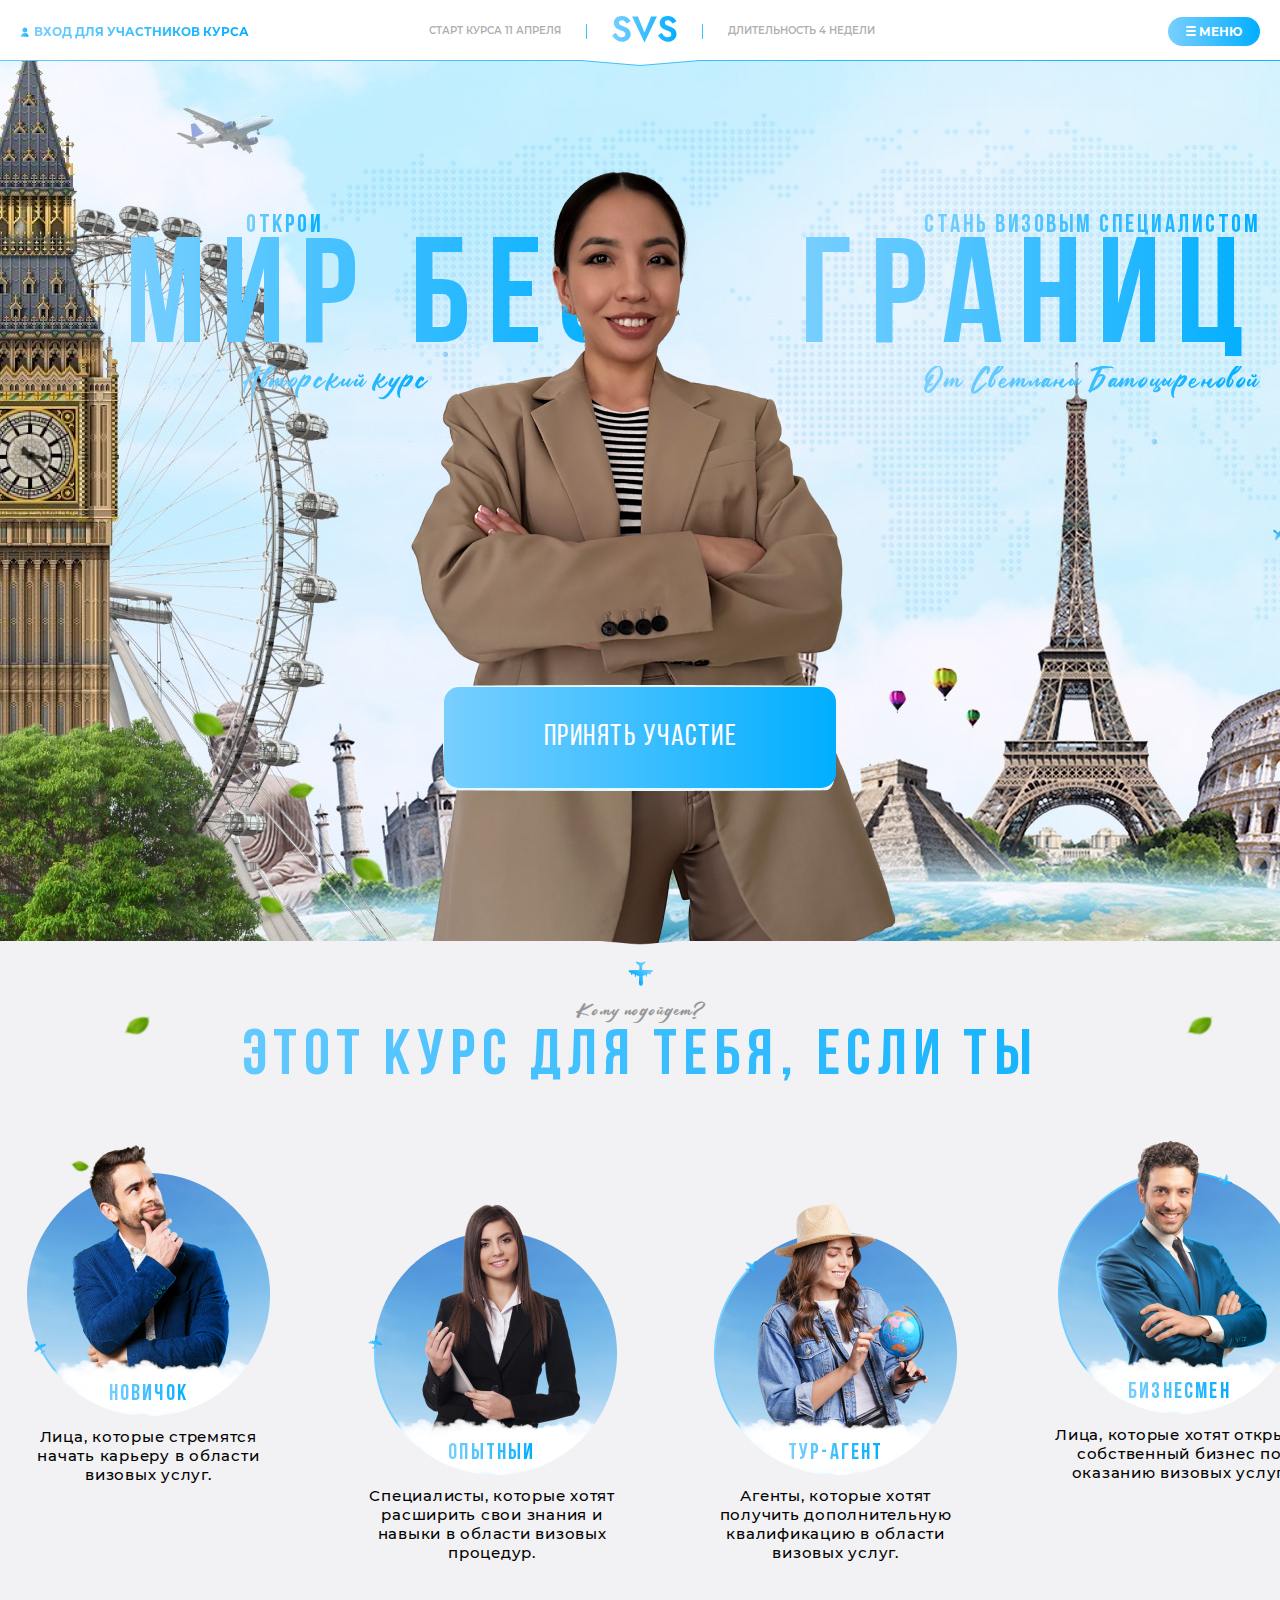
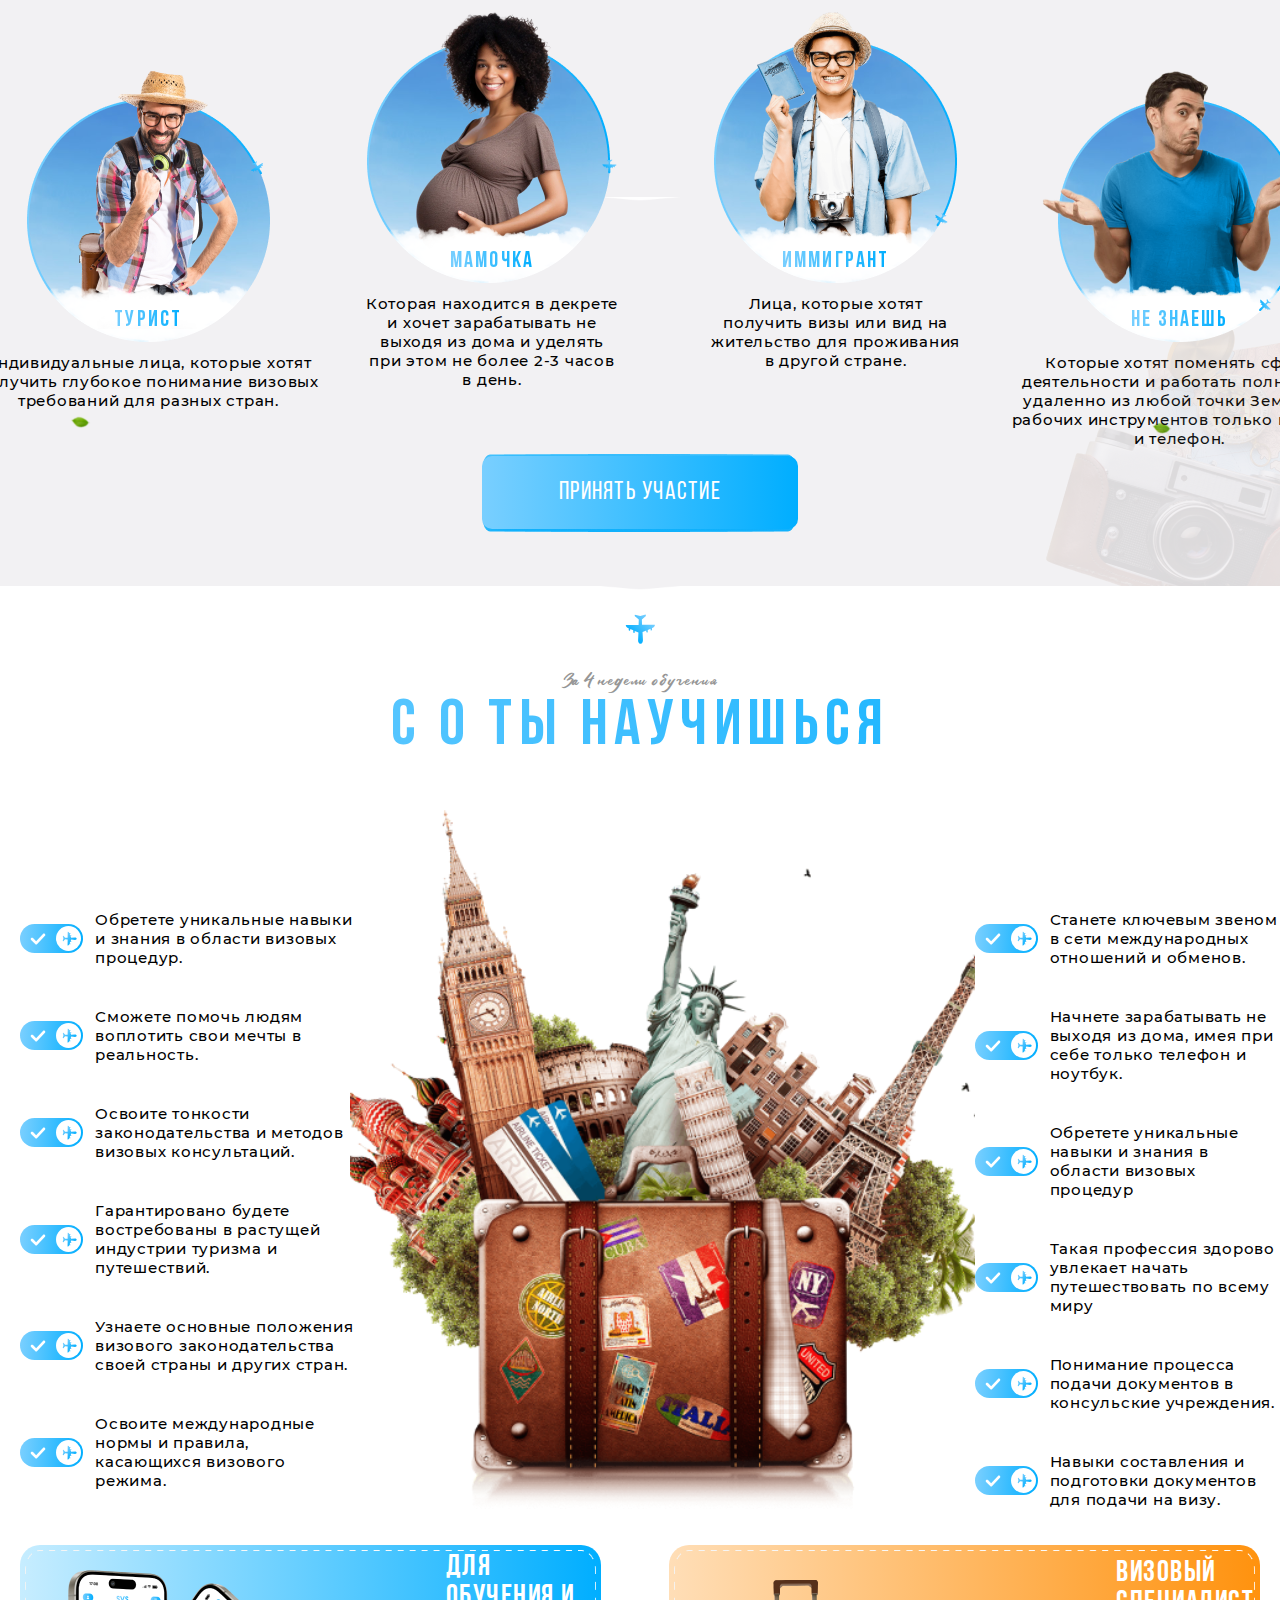
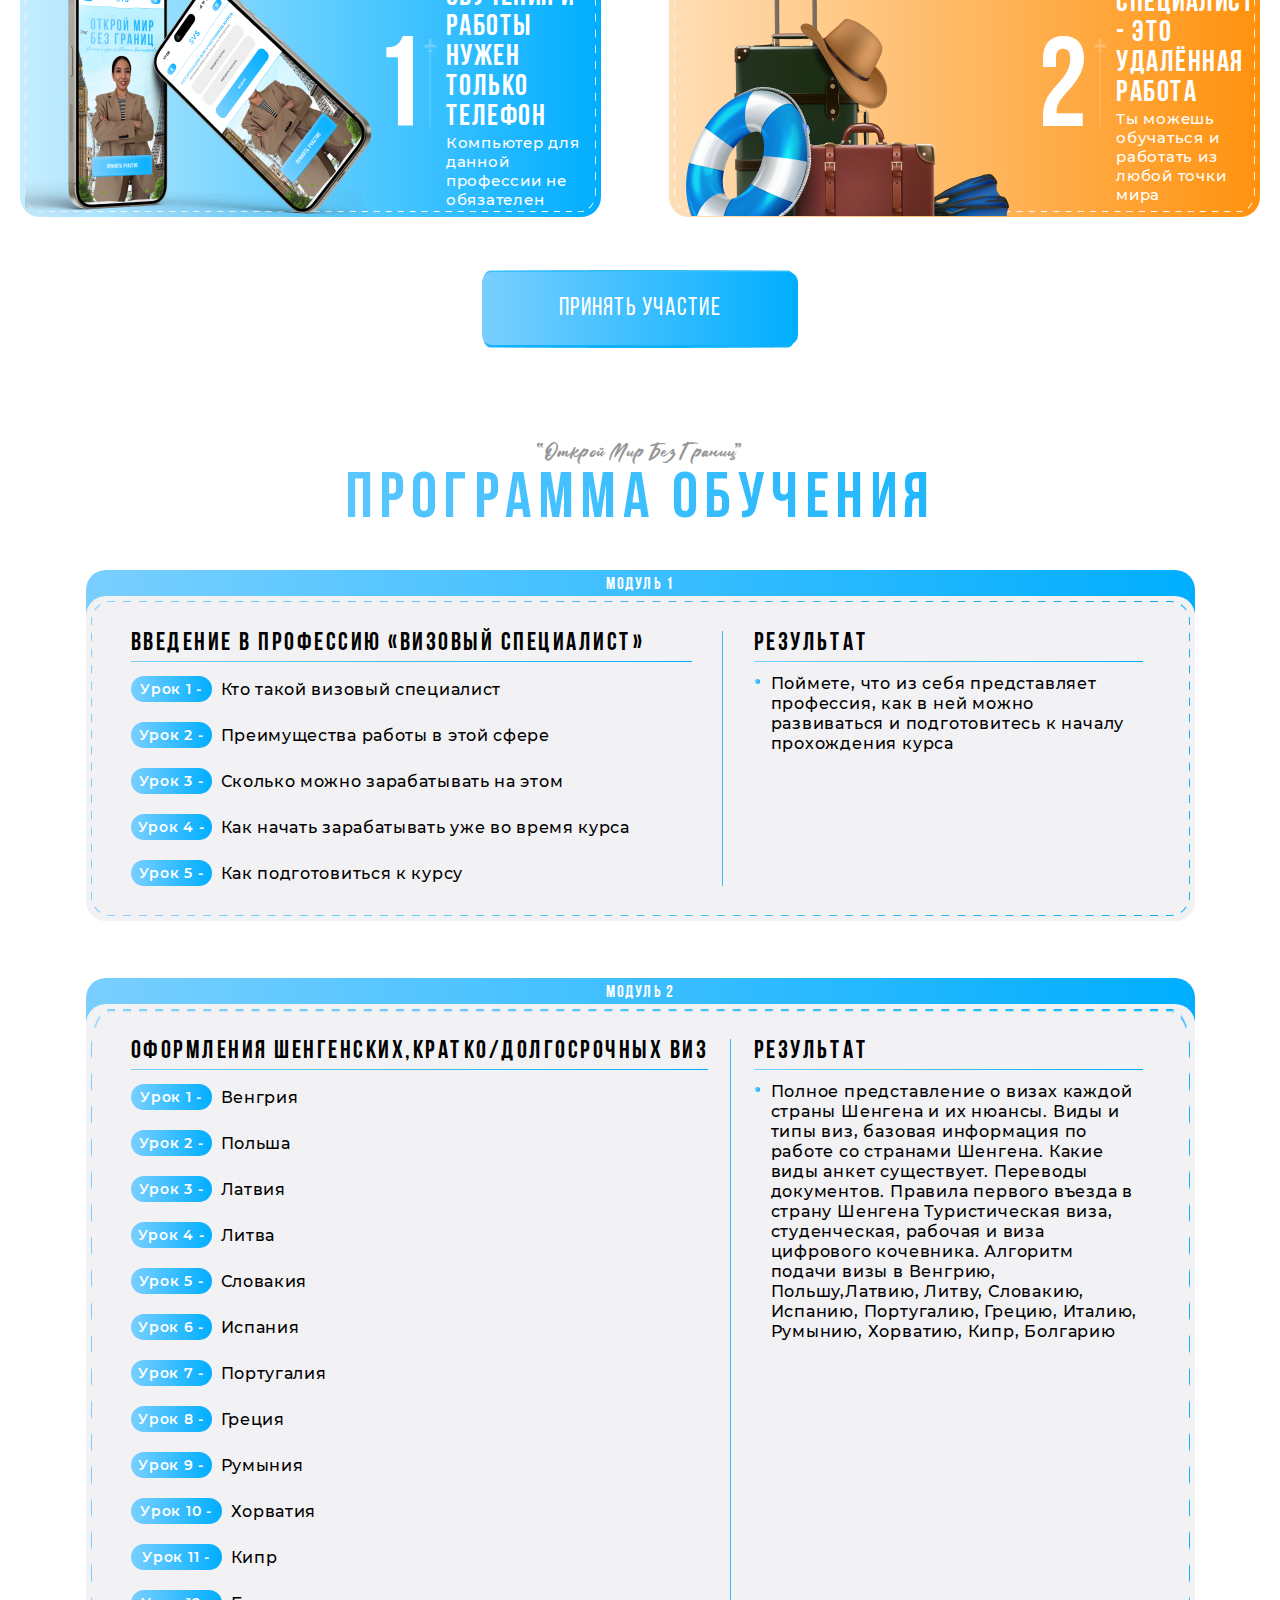
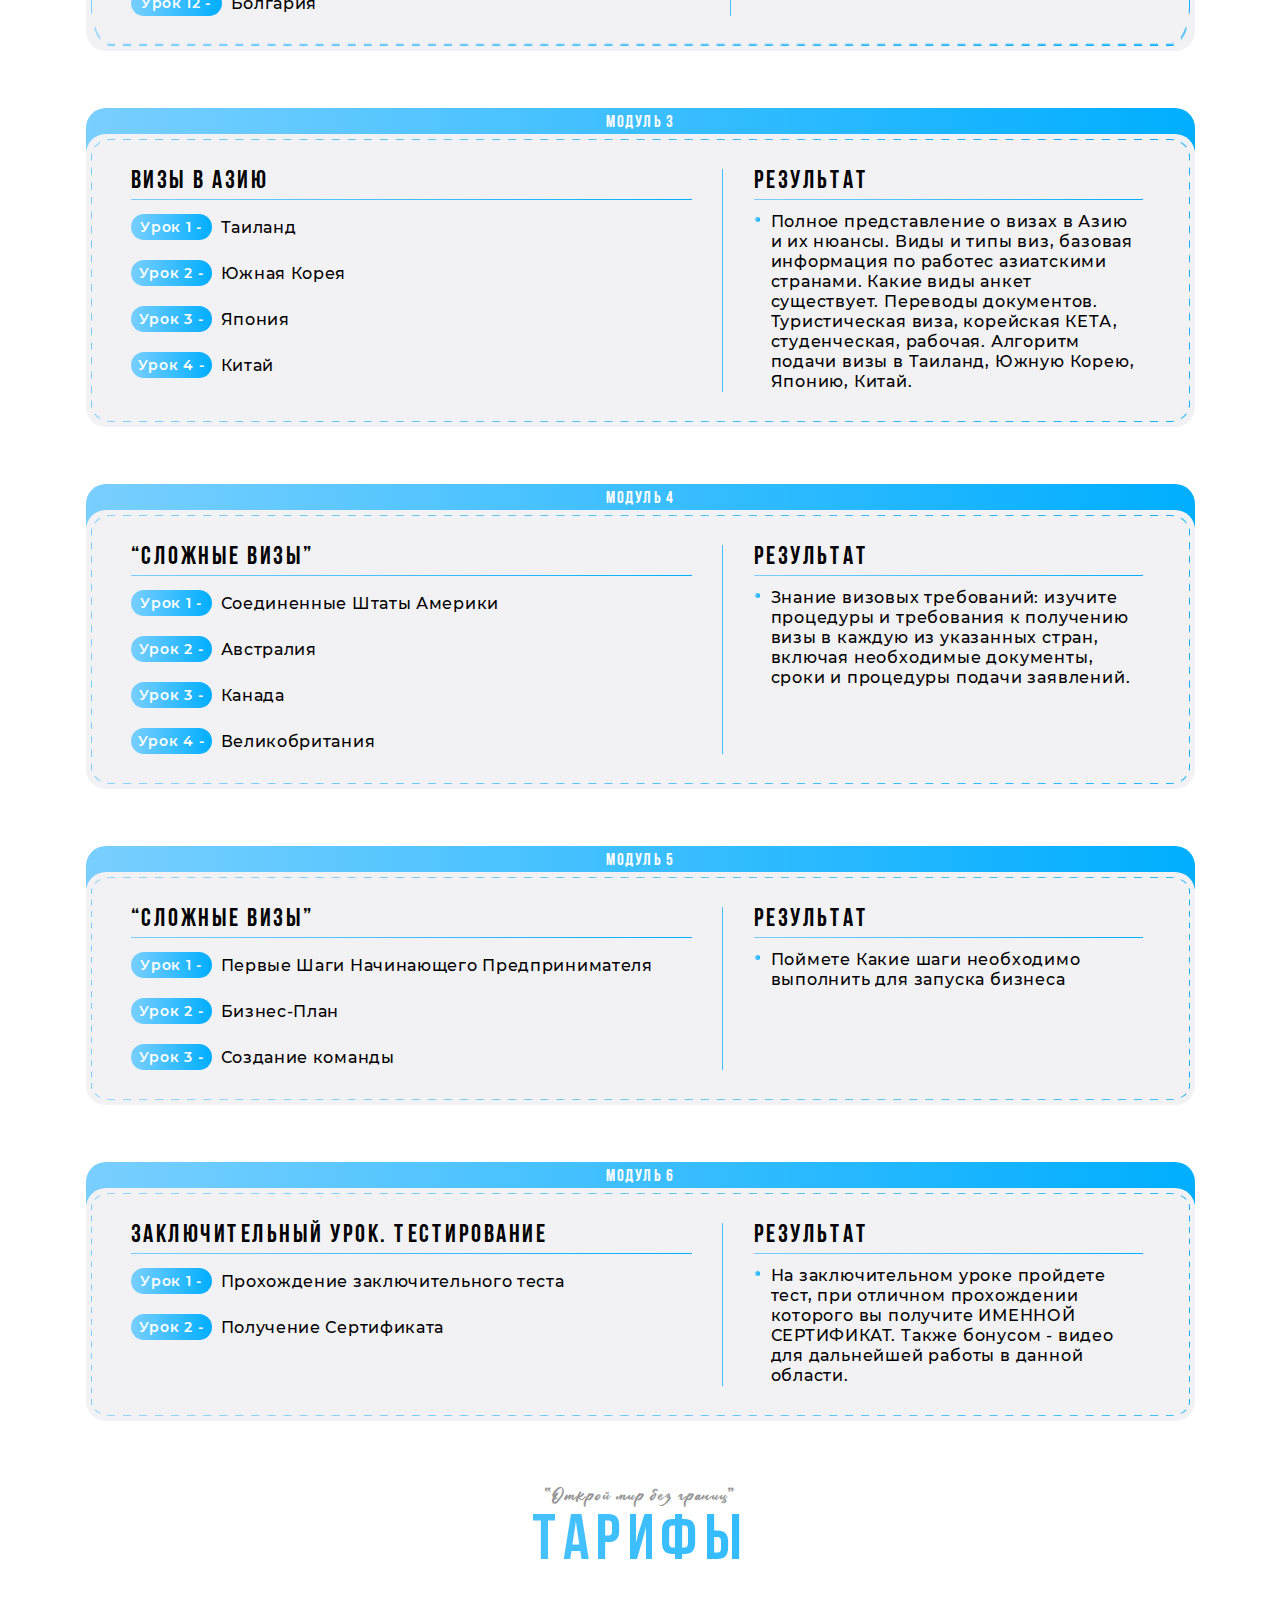
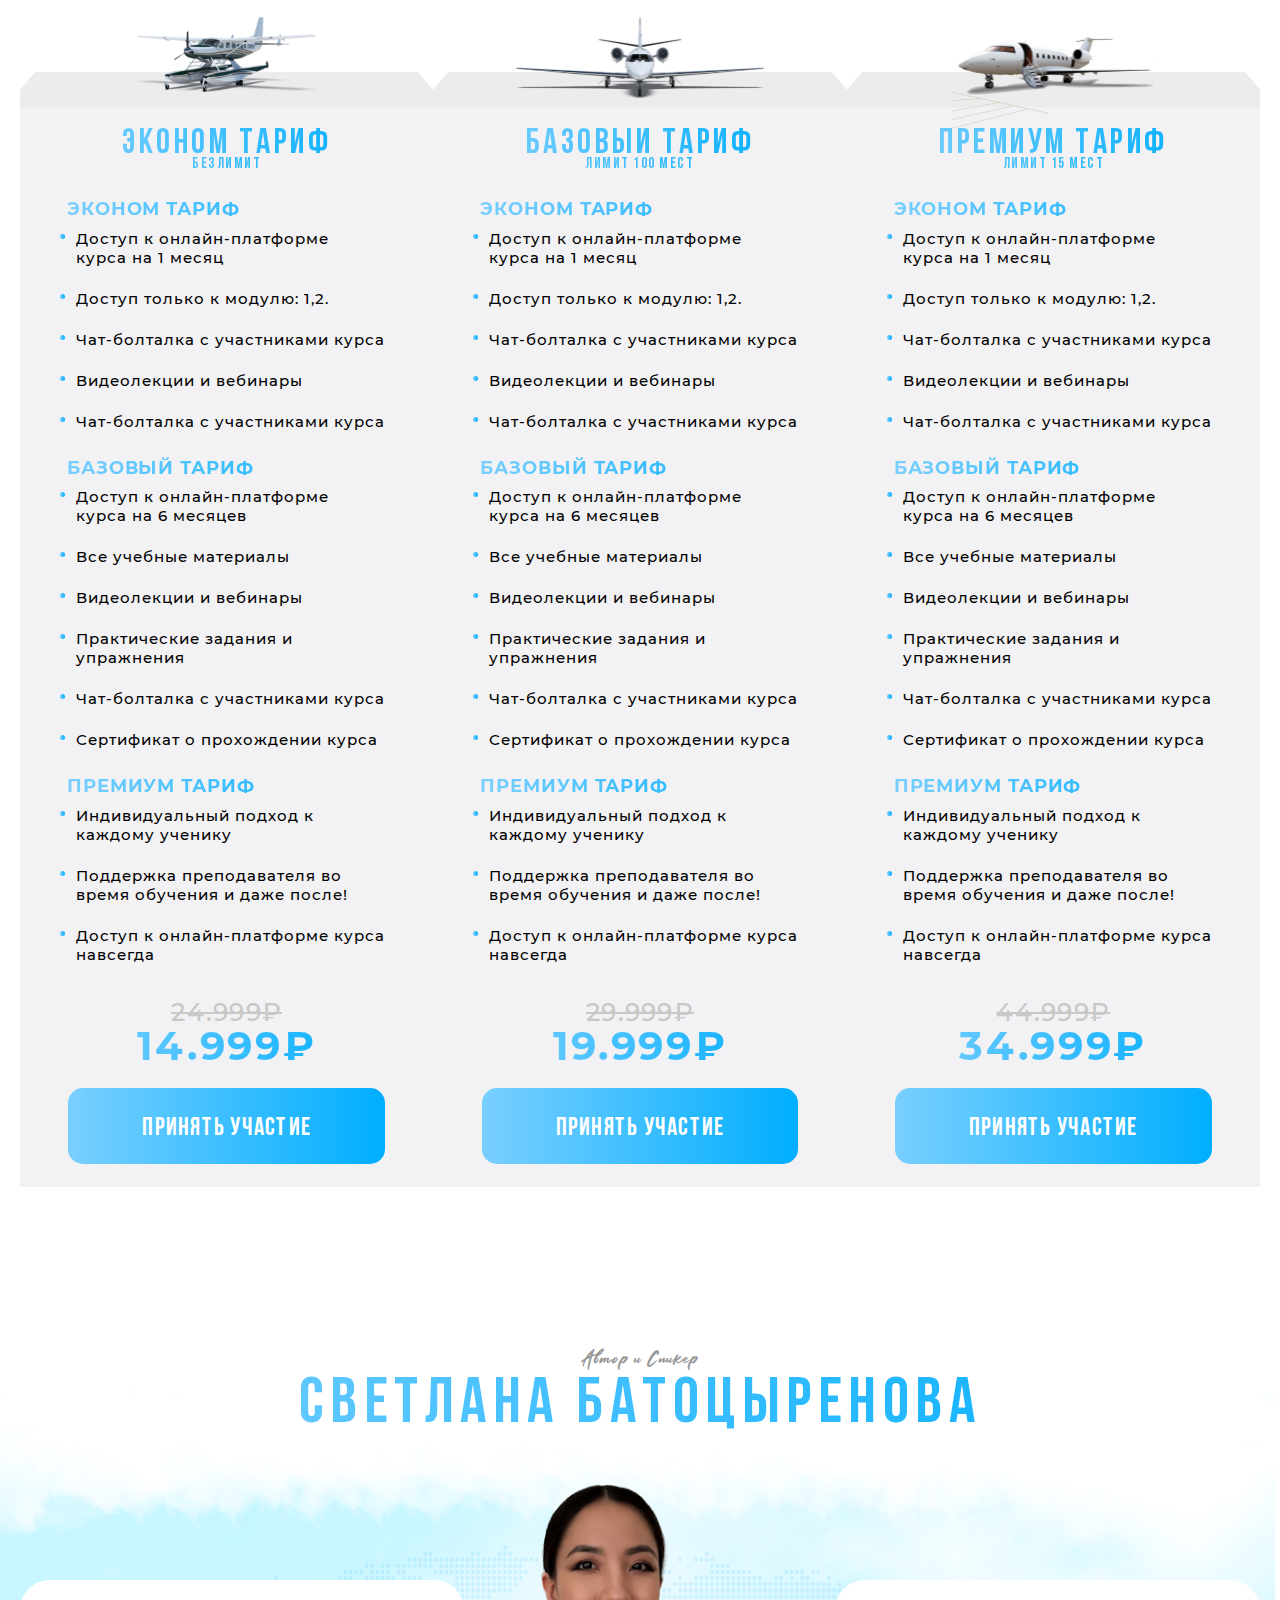
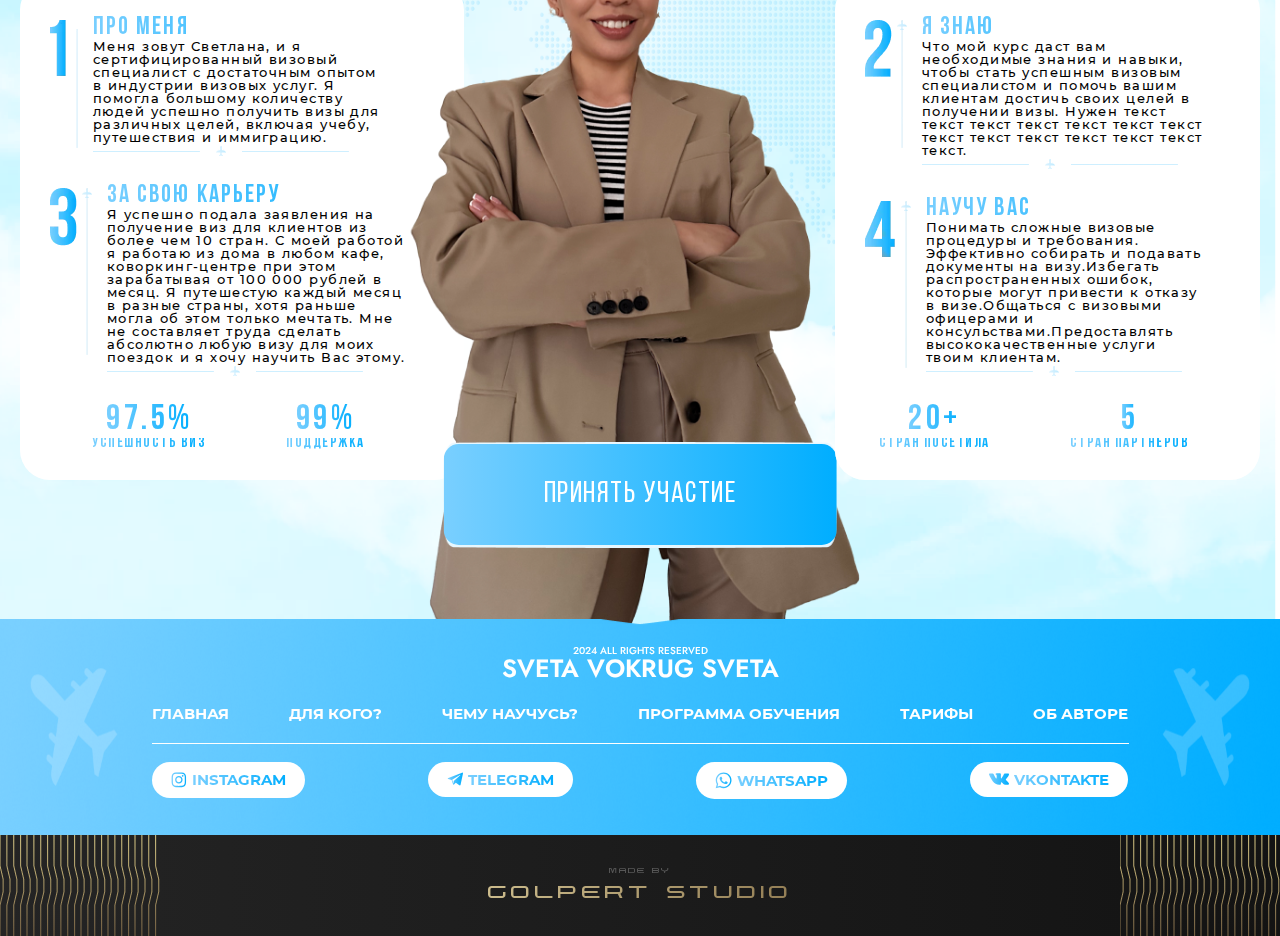
==== commit cab45823: "asdasd" ====
--- a/index.html
+++ b/index.html
@@ -16,6 +16,7 @@
     <link rel="stylesheet" href="css/reset.css" />
     <link href="fonts/Bebas/stylesheet.css" rel="stylesheet" />
     <link href="fonts/Montserrat/stylesheet.css" rel="stylesheet" />
+    <link href="https://fonts.googleapis.com/css2?family=Jost:ital,wght@0,100..900;1,100..900&display=swap" rel="stylesheet">
     <link rel="stylesheet" href="css/style.css" />
 
    
@@ -81,7 +82,10 @@
 
           <button class="welcome__btn">
             ПРИНЯТЬ УЧАСТИЕ
+            <img src="img/btn__hover-img.svg" alt="" class="btn__hover-img">
+            <img src="img/btn__hover-img.svg" alt="" class="btn__hover-img">
             <img src="img/welcome__btn-back.png" alt="" class="welcome__btn-back">
+            
           </button>
 
         </div>
@@ -155,6 +159,8 @@
 
           <button class="for__btn">
             ПРИНЯТЬ УЧАСТИЕ
+            <img src="img/btn__hover-img.svg" alt="" class="btn__hover-img">
+            <img src="img/btn__hover-img.svg" alt="" class="btn__hover-img">
             <img src="img/for__btn-back.png" alt="" class="for__btn-back">
           </button>
         </div>
@@ -258,6 +264,8 @@
 
           <button class="for__btn">
             ПРИНЯТЬ УЧАСТИЕ
+            <img src="img/btn__hover-img.svg" alt="" class="btn__hover-img">
+            <img src="img/btn__hover-img.svg" alt="" class="btn__hover-img">
             <img src="img/for__btn-back.png" alt="" class="for__btn-back">
           </button>
 
@@ -282,6 +290,8 @@
                   <div class="program__item-descr">
                     <h4 class="program__item-title">Введение в профессию «Визовый специалист»</h4>
 
+                    <p class="program__descr-line"></p>
+
                     <ul class="program__descr-list">
                       <article class="program__descr-item">
                         <span class="program__descr-lesson">Урок 1 -</span>
@@ -306,11 +316,296 @@
                     </ul>
 
                   </div>
+                  <span class="program__item-line">
+
+                  </span>
                   <div class="program__item-content">
 
                     <h4 class="program__item-title">РЕЗУЛЬТАТ</h4>
 
+                    <p class="program__descr-line"></p>
+                    
                     <span class="program__content-item">Поймете, что из себя представляет профессия, как в ней можно развиваться и подготовитесь к началу прохождения курса</span>
+
+                  </div>
+
+                </div>
+              </div>
+            </li>
+            <li class="program__item">
+
+              <div class="program__item-inner">
+                <h5 class="program__inner-title">МОДУЛЬ 2</h5>
+              </div>
+
+              <div class="program__item-inner">
+                <div class="program__border-box">
+
+                  <div class="program__item-descr">
+                    <h4 class="program__item-title">оформления Шенгенских,Кратко/долгосрочныХ виз</h4>
+
+                    <p class="program__descr-line"></p>
+
+                    <ul class="program__descr-list">
+                      <article class="program__descr-item">
+                        <span class="program__descr-lesson">Урок 1 -</span>
+                        <span class="program__descr-name">Венгрия</span>
+                      </article>
+                      <article class="program__descr-item">
+                        <span class="program__descr-lesson">Урок 2 -</span>
+                        <span class="program__descr-name">Польша</span>
+                      </article>
+                      <article class="program__descr-item">
+                        <span class="program__descr-lesson">Урок 3 -</span>
+                        <span class="program__descr-name">Латвия</span>
+                      </article>
+                      <article class="program__descr-item">
+                        <span class="program__descr-lesson">Урок 4 -</span>
+                        <span class="program__descr-name">Литва</span>
+                      </article>
+                      <article class="program__descr-item">
+                        <span class="program__descr-lesson">Урок 5 -</span>
+                        <span class="program__descr-name">Словакия</span>
+                      </article>
+                      <article class="program__descr-item">
+                        <span class="program__descr-lesson">Урок 6 -</span>
+                        <span class="program__descr-name">Испания</span>
+                      </article>
+                      <article class="program__descr-item">
+                        <span class="program__descr-lesson">Урок 7 -</span>
+                        <span class="program__descr-name">Португалия</span>
+                      </article>
+                      <article class="program__descr-item">
+                        <span class="program__descr-lesson">Урок 8 -</span>
+                        <span class="program__descr-name">Греция</span>
+                      </article>
+                      <article class="program__descr-item">
+                        <span class="program__descr-lesson">Урок 9 -</span>
+                        <span class="program__descr-name">Румыния</span>
+                      </article>
+                      <article class="program__descr-item">
+                        <span class="program__descr-lesson">Урок 10 -</span>
+                        <span class="program__descr-name">Хорватия</span>
+                      </article>
+                      <article class="program__descr-item">
+                        <span class="program__descr-lesson">Урок 11 -</span>
+                        <span class="program__descr-name">Кипр</span>
+                      </article>
+                      <article class="program__descr-item">
+                        <span class="program__descr-lesson">Урок 12 -</span>
+                        <span class="program__descr-name">Болгария</span>
+                      </article>
+                    </ul>
+
+                  </div>
+                  <p class="program__item-line">
+
+                  </p>
+                  <div class="program__item-content">
+
+                    <h4 class="program__item-title">РЕЗУЛЬТАТ</h4>
+
+                    <p class="program__descr-line"></p>
+
+                    <span class="program__content-item">Полное представление о визах каждой страны Шенгена и их нюансы. Виды и типы виз, базовая информация по работе со странами Шенгена. Какие виды анкет существует. +Переводы документов. Правила первого въезда в страну Шенгена +Туристическая виза, студенческая, рабочая и виза цифрового кочевника. +Алгоритм подачи визы в Венгрию, Польшу,Латвию, Литву, Словакию, Испанию, Португалию, Грецию, Италию, Румынию, Хорватию, Кипр, Болгарию</span>
+
+                  </div>
+
+                </div>
+              </div>
+            </li>
+            <li class="program__item">
+
+              <div class="program__item-inner">
+                <h5 class="program__inner-title">МОДУЛЬ 3</h5>
+              </div>
+
+              <div class="program__item-inner">
+                <div class="program__border-box">
+
+                  <div class="program__item-descr">
+                    <h4 class="program__item-title">ВИЗЫ В АЗИЮ</h4>
+
+                    <p class="program__descr-line"></p>
+
+                    <ul class="program__descr-list">
+                      <article class="program__descr-item">
+                        <span class="program__descr-lesson">Урок 1 -</span>
+                        <span class="program__descr-name">Таиланд</span>
+                      </article>
+                      <article class="program__descr-item">
+                        <span class="program__descr-lesson">Урок 2 -</span>
+                        <span class="program__descr-name">Южная Корея</span>
+                      </article>
+                      <article class="program__descr-item">
+                        <span class="program__descr-lesson">Урок 3 -</span>
+                        <span class="program__descr-name">Япония</span>
+                      </article>
+                      <article class="program__descr-item">
+                        <span class="program__descr-lesson">Урок 4 -</span>
+                        <span class="program__descr-name">Китай</span>
+                      </article>
+                    </ul>
+
+                  </div>
+                  <p class="program__item-line">
+
+                  </p>
+                  <div class="program__item-content">
+
+                    <h4 class="program__item-title">РЕЗУЛЬТАТ</h4>
+
+                    <p class="program__descr-line"></p>
+
+                    <span class="program__content-item">Полное представление о визах в Азию и их нюансы. Виды и типы виз, базовая информация по работес азиатскими странами. Какие виды анкет существует. +Переводы документов.  +Туристическая виза, корейская КЕТА, студенческая, рабочая. +Алгоритм подачи визы в Таиланд, Южную Корею, Японию, Китай.</span>
+
+                  </div>
+
+                </div>
+              </div>
+            </li>
+            <li class="program__item">
+
+              <div class="program__item-inner">
+                <h5 class="program__inner-title">МОДУЛЬ 4</h5>
+              </div>
+
+              <div class="program__item-inner">
+                <div class="program__border-box">
+
+                  <div class="program__item-descr">
+                    <h4 class="program__item-title">“СЛОЖНЫЕ ВИЗЫ”</h4>
+
+                    <p class="program__descr-line"></p>
+
+                    <ul class="program__descr-list">
+                      <article class="program__descr-item">
+                        <span class="program__descr-lesson">Урок 1 -</span>
+                        <span class="program__descr-name">Соединенные Штаты Америки + +</span>
+                      </article>
+                      <article class="program__descr-item">
+                        <span class="program__descr-lesson">Урок 2 -</span>
+                        <span class="program__descr-name">Австралия</span>
+                      </article>
+                      <article class="program__descr-item">
+                        <span class="program__descr-lesson">Урок 3 -</span>
+                        <span class="program__descr-name">Канада</span>
+                      </article>
+                      <article class="program__descr-item">
+                        <span class="program__descr-lesson">Урок 4 -</span>
+                        <span class="program__descr-name">Великобритания</span>
+                      </article>
+                    </ul>
+
+                  </div>
+                  <p class="program__item-line">
+
+                  </p>
+                  <div class="program__item-content">
+
+                    <h4 class="program__item-title">РЕЗУЛЬТАТ</h4>
+
+                    <p class="program__descr-line"></p>
+
+                    <span class="program__content-item">Знание визовых требований: изучите процедуры и требования к получению визы в каждую из указанных стран, включая необходимые документы, сроки и процедуры подачи заявлений.</span>
+
+                  </div>
+
+                </div>
+              </div>
+            </li>
+            <li class="program__item">
+
+              <div class="program__item-inner">
+                <h5 class="program__inner-title">МОДУЛЬ 5</h5>
+              </div>
+
+              <div class="program__item-inner">
+                <div class="program__border-box">
+
+                  <div class="program__item-descr">
+                    <h4 class="program__item-title">“СЛОЖНЫЕ ВИЗЫ”</h4>
+
+                    <p class="program__descr-line"></p>
+
+                    <ul class="program__descr-list">
+                      <article class="program__descr-item">
+                        <span class="program__descr-lesson">Урок 1 -</span>
+                        <span class="program__descr-name">Первые Шаги Начинающего Предпринимателя</span>
+                      </article>
+                      <article class="program__descr-item">
+                        <span class="program__descr-lesson">Урок 2 -</span>
+                        <span class="program__descr-name">Бизнес-План</span>
+                      </article>
+                      <article class="program__descr-item">
+                        <span class="program__descr-lesson">Урок 3 -</span>
+                        <span class="program__descr-name">Создание команды</span>
+                      </article>
+                  
+                    </ul>
+
+                  </div>
+                  <p class="program__item-line">
+
+                  </p>
+                  <div class="program__item-content">
+
+                    <h4 class="program__item-title">РЕЗУЛЬТАТ</h4>
+
+                    <p class="program__descr-line"></p>
+
+                    <span class="program__content-item">Поймете Какие шаги необходимо выполнить для запуска бизнеса</span>
+
+                  </div>
+
+                </div>
+              </div>
+            </li>
+            <li class="program__item">
+
+              <div class="program__item-inner">
+                <h5 class="program__inner-title">МОДУЛЬ 6</h5>
+              </div>
+
+              <div class="program__item-inner">
+                <div class="program__border-box">
+
+                  <div class="program__item-descr">
+                    <h4 class="program__item-title">ЗАКЛЮЧИТЕЛЬНЫЙ УРОК. ТЕСТИРОВАНИЕ</h4>
+
+                    <p class="program__descr-line"></p>
+
+                    <ul class="program__descr-list">
+                      <article class="program__descr-item">
+                        <span class="program__descr-lesson">Урок 1 -</span>
+                        <span class="program__descr-name">Прохождение заключительного теста</span>
+                      </article>
+                      <article class="program__descr-item">
+                        <span class="program__descr-lesson">Урок 2 -</span>
+                        <span class="program__descr-name">Получение Сертификата</span>
+                      </article>
+                    
+                    </ul>
+
+                  </div>
+                  <p class="program__item-line">
+
+                  </p>
+                  <div class="program__item-content">
+
+                    <h4 class="program__item-title">РЕЗУЛЬТАТ</h4>
+
+                    <p class="program__descr-line"></p>
+
+                    <span class="program__content-item">На заключительном уроке пройдете тест, при отличном прохождении которого вы получите ИМЕННОЙ СЕРТИФИКАТ. Также бонусом - видео для дальнейшей работы в данной области.</span>
 
                   </div>
 
@@ -327,7 +622,7 @@
 
       <section class="tariffs" id="tariffs">
         <div class="container">
-          <h4 class="for__toptitle">“Открой Мир Без Границ”</h4>
+          <h4 class="for__toptitle">“Открой мир без границ”</h4>
           <h2 class="for__title">ТАРИФЫ</h2>
 
           <ul class="tariffs__list">
@@ -394,7 +689,10 @@
               <p class="price__text-old">24.999₽</p>
               <p class="price__text-new">14.999₽</p>
 
-              <button class="tariffs__btn">ПРИНЯТЬ УЧАСТИЕ</button>
+              <button class="tariffs__btn">ПРИНЯТЬ УЧАСТИЕ
+                <img src="img/btn__hover-img.svg" alt="" class="btn__hover-img">
+                <img src="img/btn__hover-img.svg" alt="" class="btn__hover-img">
+              </button>
 
             </li>
             <li class="tariffs__item">
@@ -460,7 +758,10 @@
               <p class="price__text-old">29.999₽</p>
               <p class="price__text-new">19.999₽</p>
 
-              <button class="tariffs__btn">ПРИНЯТЬ УЧАСТИЕ</button>
+              <button class="tariffs__btn">ПРИНЯТЬ УЧАСТИЕ
+                <img src="img/btn__hover-img.svg" alt="" class="btn__hover-img">
+                <img src="img/btn__hover-img.svg" alt="" class="btn__hover-img">
+              </button>
 
             </li>
             <li class="tariffs__item">
@@ -526,7 +827,10 @@
               <p class="price__text-old">44.999₽</p>
               <p class="price__text-new">34.999₽</p>
 
-              <button class="tariffs__btn">ПРИНЯТЬ УЧАСТИЕ</button>
+              <button class="tariffs__btn">ПРИНЯТЬ УЧАСТИЕ
+                <img src="img/btn__hover-img.svg" alt="" class="btn__hover-img">
+                <img src="img/btn__hover-img.svg" alt="" class="btn__hover-img">
+              </button>
 
             </li>
           </ul>
@@ -545,24 +849,28 @@
 
               <ul class="about__descr-list">
                 <li class="about__descr-item">
-                  <img src="img/about__descr-1.svg" alt="" class="about__descr-img">
-                </li>
+                  <img src="img/about__descr-1.webp" alt="" class="about__descr-img">
+                </li>
+                
                 <li class="about__descr-item">
                   <h4 class="about__descr-title">ПРО МЕНЯ</h4>
                   <p class="about__descr-text">
                     Меня зовут Светлана, и я сертифицированный визовый специалист с достаточным опытом в индустрии визовых услуг. Я помогла большому количеству людей успешно получить визы для различных целей, включая учебу, путешествия и иммиграцию.
                   </p>
-                </li>
+                  <img src="img/about__text-back.png" alt="" class="about__descr-img">
+                </li>
+                
               </ul>
               <ul class="about__descr-list">
                 <li class="about__descr-item">
-                  <img src="img/about__descr-3.svg" alt="" class="about__descr-img">
+                  <img src="img/about__descr-3.webp" alt="" class="about__descr-img">
                 </li>
                 <li class="about__descr-item">
                   <h4 class="about__descr-title">ЗА СВОЮ КАРЬЕРУ</h4>
                   <p class="about__descr-text">
                     Я успешно подала заявления на получение виз для клиентов из более чем 10 стран. С моей работой я работаю из дома в любом кафе, коворкинг-центре при этом зарабатывая от 100 000 рублей в месяц. Я путешестую каждый месяц в разные страны, хотя раньше могла об этом только мечтать. Мне не составляет труда сделать абсолютно любую визу для моих поездок и я хочу научить Вас этому.
                   </p>
+                  <img src="img/about__text-back.png" alt="" class="about__descr-img">
                 </li>
               </ul>
 
@@ -589,9 +897,12 @@
 
             <div class="about__content">
 
-              <img src="" alt="" class="about__content-img">                 
+              <img src="img/author.png" alt="" class="about__content-img">                 
               <button class="welcome__btn">
                 ПРИНЯТЬ УЧАСТИЕ
+                <img src="img/btn__hover-img.svg" alt="" class="btn__hover-img">
+                <img src="img/btn__hover-img.svg" alt="" class="btn__hover-img">
+                <img src="img/welcome__btn-back.png" alt="" class="welcome__btn-back">
               </button>
 
             </div>
@@ -600,18 +911,19 @@
 
               <ul class="about__descr-list">
                 <li class="about__descr-item">
-                  <img src="img/about__descr-2.svg" alt="" class="about__descr-img">
+                  <img src="img/about__descr-2.webp" alt="" class="about__descr-img">
                 </li>
                 <li class="about__descr-item">
                   <h4 class="about__descr-title">Я ЗНАЮ</h4>
                   <p class="about__descr-text">
                     Что мой курс даст вам необходимые знания и навыки, чтобы стать успешным визовым специалистом и помочь вашим клиентам достичь своих целей в получении визы. Нужен текст текст текст текст текст текст текст текст текст текст текст текст текст текст.
                   </p>
+                  <img src="img/about__text-back.png" alt="" class="about__descr-img">
                 </li>
               </ul>
               <ul class="about__descr-list">
                 <li class="about__descr-item">
-                  <img src="img/about__descr-4.svg" alt="" class="about__descr-img">
+                  <img src="img/about__descr-4.webp" alt="" class="about__descr-img">
                 </li>
                 <li class="about__descr-item">
                   <h4 class="about__descr-title">НАУЧУ ВАС</h4>
@@ -619,6 +931,7 @@
                     Понимать сложные визовые процедуры и требования.  Эффективно собирать и подавать документы на визу.Избегать распространенных ошибок, которые могут привести к отказу в визе.Общаться с визовыми офицерами и консульствами.Предоставлять высококачественные услуги твоим клиентам.
                   </p>
+                  <img src="img/about__text-back.png" alt="" class="about__descr-img">
                 </li>
               </ul>
 
@@ -654,53 +967,68 @@
     <footer class="footer" id="footer">
 
         <div class="footer__inner-top">
-
-          <p class="footer__rights">2024 ALL RIGHTS RESERVED</p>
-          <h5 class="footer__title">SVETA VOKRUG SVETA</h5>
-
-          <nav class="footer__nav">
-            <ul class="footer__nav-list">
-              <li class="footer__nav-item"><a href="#welcome" class="footer__nav-link">ГЛАВНАЯ</a></li>
-              <li class="footer__nav-item"><a href="#for" class="footer__nav-link">ДЛЯ КОГО?</a></li>
-              <li class="footer__nav-item"><a href="#learn" class="footer__nav-link">ЧЕМУ НАУЧУСЬ?</a></li>
-              <li class="footer__nav-item"><a href="#program" class="footer__nav-link">ПРОГРАММА ОБУЧЕНИЯ</a></li>
-              <li class="footer__nav-item"><a href="#tariffs" class="footer__nav-link">ТАРИФЫ</a></li>
-              <li class="footer__nav-item"><a href="#about" class="footer__nav-link">ОБ АВТОРЕ</a></li>
+          <div class="container">
+            <p class="footer__rights">2024 ALL RIGHTS RESERVED</p>
+            <h5 class="footer__title">SVETA VOKRUG SVETA</h5>
+  
+            <nav class="footer__nav">
+              <ul class="footer__nav-list">
+                <li class="footer__nav-item"><a href="#welcome" class="footer__nav-link">ГЛАВНАЯ</a></li>
+                <li class="footer__nav-item"><a href="#for" class="footer__nav-link">ДЛЯ КОГО?</a></li>
+                <li class="footer__nav-item"><a href="#learn" class="footer__nav-link">ЧЕМУ НАУЧУСЬ?</a></li>
+                <li class="footer__nav-item"><a href="#program" class="footer__nav-link">ПРОГРАММА ОБУЧЕНИЯ</a></li>
+                <li class="footer__nav-item"><a href="#tariffs" class="footer__nav-link">ТАРИФЫ</a></li>
+                <li class="footer__nav-item"><a href="#about" class="footer__nav-link">ОБ АВТОРЕ</a></li>
+              </ul>
+            </nav>
+
+            <p class="footer__top-line"></p>
+          
+            <ul class="footer__soc-list">
+              <li class="footer__soc-item"><a href="#" class="footer__soc-link">
+                <img src="img/inst.svg" alt="" class="footer__soc-img">
+                <span class="footer__soc-text">
+                  INSTAGRAM
+
+                </span>
+       
+         
+              </a></li>
+              <li class="footer__soc-item"><a href="#" class="footer__soc-link">
+                <img src="img/tg.svg" alt="" class="footer__soc-img">
+                
+                <span class="footer__soc-text">TELEGRAM</span>
+              </a></li>
+              <li class="footer__soc-item"><a href="#" class="footer__soc-link">
+                <img src="img/whatsapp.svg" alt="" class="footer__soc-img">
+         
+                    
+                <span class="footer__soc-text">       WHATSAPP</span>
+              </a></li>
+              <li class="footer__soc-item"><a href="#" class="footer__soc-link">
+                <img src="img/vk.svg" alt="" class="footer__soc-img">
+                
+                <span class="footer__soc-text">VKONTAKTE</span>
+              </a></li>
+         
             </ul>
-          </nav>
-        
-          <ul class="footer__soc-list">
-            <li class="footer__soc-item"><a href="#" class="footer__soc-link">
-              <img src="img/inst.svg" alt="" class="footer__soc-img">
-              INSTAGRAM
-            </a></li>
-            <li class="footer__soc-item"><a href="#" class="footer__soc-link">
-              <img src="img/tg.svg" alt="" class="footer__soc-img">
-              TELEGRAM
-            </a></li>
-            <li class="footer__soc-item"><a href="#" class="footer__soc-link">
-              <img src="img/whatsapp.svg" alt="" class="footer__soc-img">
-              WHATSAPP
-            </a></li>
-            <li class="footer__soc-item"><a href="#" class="footer__soc-link">
-              <img src="img/vk.svg" alt="" class="footer__soc-img">
-              VKONTAKTE
-            </a></li>
+          
+          </div>
+        </div>
+
+        <div class="footer__inner-bottom">
        
-          </ul>
-        
-        </div>
-
-        <div class="footer__inner-bottom">
-          
-          <img src="img/footer__bottom-img.png" alt="" class="footer__bottom-img">
-          <h4 class="footer__bottom-toptitle">
-            Made by
-          </h4>
-          <h3 class="footer__bottom-title">
-            golpert studio
-          </h3>
-          <img src="img/footer__bottom-img.png" alt="" class="footer__bottom-img">
+            <img src="img/footer__bottom-img.png" alt="" class="footer__bottom-img">
+            <article class="footer__bottom-article">
+              <h4 class="footer__bottom-toptitle">
+                Made by
+              </h4>
+              <h3 class="footer__bottom-title">
+                golpert studio
+              </h3>
+            </article>
+            <img src="img/footer__bottom-img.png" alt="" class="footer__bottom-img">
+      
 
         </div> 
 
--- a/fonts/Bebas/stylesheet.css
+++ b/fonts/Bebas/stylesheet.css
@@ -68,7 +68,7 @@
 }
 @font-face {
     font-family: 'Nebula';
-    src: url('../Nebula/NebulaRegular-2O2y3.ttf');
+    src: url('../Nebula/Nebula-Regular.otf');
     font-weight: 400;
     font-style: normal;
 }--- a/css/style.css
+++ b/css/style.css
@@ -52,10 +52,12 @@
   border: none;
 }
 
+
+
 svg,
 svg g,
 svg g path,
-svg path {
+svg path, ::before, ::after {
   -webkit-transition: 0.3s all ease;
   -moz-transition: 0.3s all ease;
   -ms-transition: 0.3s all ease;
@@ -548,81 +550,106 @@
   margin-left: 5px;
 }
 
-
-.program .for__toptitle{
+.program .for__toptitle {
   margin-top: 36px;
-}
-
-.program__list{
+  font-size: 11px;
+  letter-spacing: calc(11px / 20);
+}
+
+.program__list {
   display: flex;
   flex-direction: column;
   gap: 57px;
-  margin: 38px auto 0;
+  margin: 37px auto 0;
   max-width: 1109px;
-  display: block;
-}
-
-.program__item-inner:first-of-type{
-  padding: 4px 0 20px;
+}
+
+.program__item-inner:first-of-type {
+  padding: 6px 0 20px;
   margin-bottom: -17px;
   background: linear-gradient(90deg, #79cfff 0%, #00aeff 100%);
   border-radius: 20px 20px 0px 0px;
 }
 
-.program__inner-title{
+.program__inner-title {
   text-align: center;
   color: #fff;
   font-weight: bold;
-  letter-spacing: calc(16px / 15);
-}
-
-.program__item-inner:last-of-type{
-  background: #F2F1F3;
+  line-height: 100%;
+  font-size: 17px;
+  letter-spacing: calc(17px / 15);
+}
+
+.program__item-inner:last-of-type {
+  background: #f2f1f3;
   padding: 5px;
   border-radius: 20px;
 }
 
-.program__descr-item{
+.program__descr-item {
   display: flex;
   align-items: center;
   gap: 9px;
 }
 
-.program__border-box{
+.program__descr-item:nth-child(10) .program__descr-lesson,
+.program__descr-item:nth-child(11) .program__descr-lesson,
+.program__descr-item:nth-child(12) .program__descr-lesson {
+  width: 91px;
+}
+
+.program__border-box {
   background: url("../img/border-box-program.png") no-repeat center;
   background-size: 100% 100%;
   display: flex;
-  align-items: center;
+  justify-content: space-between;
   height: 100%;
   width: 100%;
   padding: 30px 47px 30px 40px;
 }
 
-.program__item-title{
+.program__item-line {
+  height: auto;
+  width: 1px;
+  background: linear-gradient(90deg, #79cfff 0%, #00aeff 100%);
+}
+
+.program__descr-line {
+  background: linear-gradient(90deg, #79cfff 0%, #00aeff 100%);
+  height: 1px;
+  width: 100%;
+  margin: 5px 0;
+}
+
+.program__item-title {
   font-size: 25px;
   font-weight: bold;
   letter-spacing: calc(25px / 10);
 }
 
-
-.program__item-content{
-  max-width: 393px;
-}
-
-.program__descr-list{
+.program__item-descr {
+  min-width: 561px;
+}
+
+.program__item-content {
+  max-width: 389px;
+}
+
+.program__descr-list {
   display: flex;
   flex-direction: column;
   gap: 20px;
-  margin-top: 21px;
-}
-
-.program__descr-lesson{
+  margin-top: 14px;
+}
+
+.program__descr-lesson {
   background: linear-gradient(90deg, #79cfff 0%, #00aeff 100%);
 
   font-size: 14px;
   font-weight: 600;
   letter-spacing: calc(14px / 20);
-  font-family: "Montserrat", sans-serif;border-radius: 20px;
+  font-family: "Montserrat", sans-serif;
+  border-radius: 20px;
   color: #fff;
   display: flex;
   justify-content: center;
@@ -631,28 +658,447 @@
   width: 81px;
 }
 
-.program__descr-name{
-
+.program__descr-name {
   font-size: 16px;
   font-weight: 500;
   letter-spacing: calc(14px / 20);
-  font-family: "Montserrat", sans-serif;border-radius: 20px;
-
-}
-
-
-
+  font-family: "Montserrat", sans-serif;
+  border-radius: 20px;
+}
+
+.program__content-item {
+  font-size: 16px;
+  font-weight: 500;
+  letter-spacing: calc(16px / 20);
+  font-family: "Montserrat", sans-serif;
+  position: relative;
+  margin: 12px 0px 0px 17px;
+  display: block;
+  line-height: 20px;
+}
+
+.program__content-item::before {
+  content: "";
+  width: 5px;
+  height: 5px;
+  border-radius: 50%;
+  background: linear-gradient(90deg, #79cfff 0%, #00aeff 100%);
+  position: absolute;
+  left: -16px;
+  top: 5px;
+}
+
+.tariffs {
+  margin: 66px 0 147px;
+}
+
+.tariffs__list {
+  display: flex;
+  justify-content: space-between;
+  margin-top: 132px;
+}
 
 .tariffs__item {
   position: relative;
+  background: #f2f1f3;
+  padding: 20px 47px 23px;
+  max-width: 443px;
 }
 
 .tariffs__item::before {
-  top: -40px;
+  top: -35px;
+  left: 0px;
+  content: "";
+  position: absolute;
   background: url("../img/tariffs__item-back.png") no-repeat center;
+  width: 100%;
+  height: 35px;
 }
 
 .tariffs__item-img {
   position: absolute;
-  top: -40px;
-}
+  top: -90px;
+  left: 50%;
+  transform: translate(-50%, 0);
+}
+
+.tariffs__item:last-child .tariffs__item-img {
+  transform: scale(-1, 1) translate(-50%, 0);
+  right: 50%;
+  top: -70px;
+  left: unset;
+}
+
+.tariffs__item h3,
+.tariffs__item h4,
+.tariffs__item h5 {
+  background-image: linear-gradient(90deg, #79cfff 0%, #00aeff 100%);
+  color: transparent;
+  -webkit-background-clip: text;
+  background-clip: text;
+}
+
+.tariffs__item-title {
+  text-align: center;
+  font-size: 35px;
+  font-weight: bold;
+  letter-spacing: calc(35px / 10);
+}
+
+.tariffs__item-subtitle {
+  text-align: center;
+  font-size: 15px;
+  font-weight: bold;
+  letter-spacing: calc(15px / 10);
+  margin: -5px 0px 26px;
+}
+
+.tariffs__list-title {
+  font-size: 18px;
+  font-weight: bold;
+  letter-spacing: calc(18px / 20);
+  font-family: "Montserrat", sans-serif;
+  margin-bottom: 8.5px;
+}
+
+.tariffs__list-item {
+  position: relative;
+  font-size: 15px;
+  font-weight: 500;
+  letter-spacing: calc(15px / 15);
+  font-family: "Montserrat", sans-serif;
+  margin: 0px 0px 22px 9px;
+}
+
+ul .tariffs__list-item:last-child {
+  margin-bottom: 0px;
+}
+
+.tariffs__list-item::before {
+  content: "";
+  width: 5px;
+  height: 5px;
+  border-radius: 50%;
+  background: linear-gradient(90deg, #79cfff 0%, #00aeff 100%);
+  position: absolute;
+  left: -16px;
+  top: 5px;
+}
+
+.tariffs__list-eco {
+  margin-bottom: 26px;
+}
+
+.tariffs__list-eco .tariffs__list-item:first-of-type {
+  max-width: 262px;
+}
+
+.tariffs__list-basic {
+  margin-bottom: 26px;
+}
+.tariffs__list-basic .tariffs__list-item:first-of-type {
+  max-width: 262px;
+}
+
+.price__text-old {
+  text-decoration: line-through;
+  color: #c8c8c8;
+  font-size: 25px;
+  font-weight: 500;
+  letter-spacing: calc(25px / 20);
+  font-family: "Montserrat", sans-serif;
+  text-align: center;
+  margin: 33px 0 -6px;
+}
+
+.price__text-new {
+  font-weight: bold;
+  font-size: 40px;
+  text-align: center;
+  font-family: "Montserrat", sans-serif;
+  letter-spacing: calc(40px / 15);
+  background-image: linear-gradient(90deg, #79cfff 0%, #00aeff 100%);
+  color: transparent;
+  -webkit-background-clip: text;
+  background-clip: text;
+}
+
+.tariffs__btn {
+  background: linear-gradient(90deg, #79cfff 0%, #00aeff 100%);
+  padding: 28px 74px 23px;
+  font-weight: bold;
+  font-size: 25px;
+  letter-spacing: calc(25px / 20);
+  border-radius: 15px;
+  margin: 18px auto 0px;
+  display: block;
+  color: #fff;
+}
+
+.about{
+  background: url('../img/about__back.png') no-repeat center;
+  background-position: 0 29%;
+  background-size: 100% 100%;
+  min-height: 890px;
+  position: relative;
+  overflow: hidden;
+  margin-bottom: -5px;
+}
+
+
+.about__inner{
+  display: flex;
+  justify-content: space-between;
+  margin-top: 142px;
+
+}
+
+.about__descr{
+  border-radius: 30px;
+  background: #fff;
+  backdrop-filter: blur(100px);
+  display: flex;
+  flex-direction: column;
+  gap: 28px;
+  padding: 40px 57px 30px 30px;
+}
+
+.about__descr:last-child{
+
+  max-width: 425px;
+}
+
+.about__descr-list{
+  display: flex;
+  gap: 15px;
+}
+
+.about__descr-title{
+  font-weight: bold;
+  font-size: 25px;
+  letter-spacing: calc(25px / 12);
+  background-image: linear-gradient(90deg, #79cfff 0%, #00aeff 100%);
+  color: transparent;
+  -webkit-background-clip: text;
+  background-clip: text;
+  margin-top: -5px;
+}
+
+.about__descr-text{
+  font-weight: 500;
+  font-size: 13px;
+  font-family: "Montserrat", sans-serif;
+  letter-spacing: calc(13px / 9);
+  line-height: 100%;
+  max-width: 290px;
+}
+
+.about__descr .about__descr-list:nth-child(2) .about__descr-text{
+  max-width: 300px;
+}
+
+.about__article-title{
+  font-weight: bold;
+  font-size: 35px;
+  letter-spacing: calc(35px / 10);
+  background-image: linear-gradient(90deg, #79cfff 0%, #00aeff 100%);
+  color: transparent;
+  -webkit-background-clip: text;
+  background-clip: text;
+}
+
+.about__article-subtitle{
+  font-weight: bold;
+  font-size: 15px;
+  letter-spacing: calc(15px / 10);
+  background-image: linear-gradient(90deg, #79cfff 0%, #00aeff 100%);
+  color: transparent;
+  -webkit-background-clip: text;
+  background-clip: text;
+  line-height: 12px;
+}
+
+.about__descr-bottom{
+  display: flex;
+  justify-content: center;
+  gap: 80px;
+}
+
+.about__content{
+  position: absolute;
+  bottom: 0px;
+  left: 50%;
+  transform: translate(-50%, 0%);
+}
+
+.about__content-img{
+  position: absolute;
+  bottom: -28px;
+  z-index: -2;
+
+  left: calc(50% - 5px);
+  width: 452px;
+  transform: translate(-50%, 0%);
+
+}
+
+.about__content .welcome__btn{
+  margin: 0;
+  position: relative;
+  bottom: 79px;
+
+}
+
+.about__descr-article{
+  display: flex;
+  flex-direction: column;
+  align-items: center;
+  margin-top: -5px;
+}
+
+.footer{
+  position: relative;
+  z-index: 9;
+}
+
+.footer__inner-top{
+  background: url('../img/footer__top-back.png') no-repeat center;
+  background-size: 100% 100%;
+
+  color: #fff;
+  padding: 24px 0 36px;
+  
+
+}
+
+
+
+.footer__inner-top .container{
+  max-width: 1017px;
+}
+
+.footer__rights{
+  text-align: center;
+  font-size: 10px;
+  font-weight: 500;
+
+  font-family: "Jost", sans-serif;
+}
+
+.footer__title{
+  text-align: center;
+  font-size: 25px;
+  font-weight: 600;
+  line-height: 21px;
+  font-family: "Jost", sans-serif;
+  margin-bottom: 25px;
+}
+
+.footer__nav-list{
+  display: flex;
+  align-items: center;
+  justify-content: space-between;
+}
+
+.footer__nav-link{
+  font-weight: bold;
+  font-size: 15px;
+  font-family: "Montserrat", sans-serif;
+
+}
+
+.footer__top-line{
+  width: 100%;
+  height: 1px;
+  background: #fff;
+  margin: 20px 0 18px;
+}
+
+.footer__soc-list{
+  display: flex;
+  justify-content: space-between;
+}
+
+.footer__soc-text{
+  display: flex;
+  align-items: center;
+  gap: 6px;
+
+  font-weight: bold;
+  font-size: 15px;
+  font-family: "Montserrat", sans-serif;
+  line-height: 100%;
+
+  background-image: linear-gradient(90deg, #79cfff 0%, #00aeff 100%);
+  color: transparent;
+  -webkit-background-clip: text;
+  background-clip: text;
+}
+.footer__soc-link{
+  background: #fff;
+  border-radius: 20px;
+  padding: 10px 19px;
+  display: flex;
+  align-items: center;
+  gap: 5px;
+}
+.footer__inner-bottom{
+  display: flex;
+  align-items: center;
+  justify-content: space-between;
+  background: linear-gradient(90deg, #242424 0%, #131313 100%);
+}
+
+.footer__bottom-toptitle{
+  font-family: 'Nebula', sans-serif;
+  font-size: 10px;
+  font-weight: 400;
+  text-align: center;
+  color: #575757;
+  letter-spacing: calc(10px / 10);
+}
+
+.footer__bottom-title{
+  font-family: 'Nebula', sans-serif;
+  font-size: 25px;
+  font-weight: 400;
+  text-align: center;
+  text-transform: uppercase;
+  background-image: linear-gradient(90deg, #CBBB8C 0%, #937E55 100%);
+  color: transparent;
+  -webkit-background-clip: text;
+  background-clip: text;
+  letter-spacing: calc(25px / 10);
+}
+
+.header__btn-auth::before{
+  content: unset;
+}
+
+button:hover::before{
+
+  opacity: 1;
+}
+
+button{
+  position: relative;
+}
+
+button::before{
+  opacity: 0;
+  background: linear-gradient(355deg, #85D3FF 0%, #00AEFF 100%); box-shadow: 13px -2px 22px rgba(255, 255, 255, 0.12) inset; filter: blur(25px);
+  background-size: 100% 100%;
+  content: '';
+  position: absolute;
+  top: 0px;
+  width: 100%;
+  height: 100%;
+  z-index: -1;
+  left: 0px;
+  
+}
+
+.btn__hover-img{
+  display: none;
+}
+
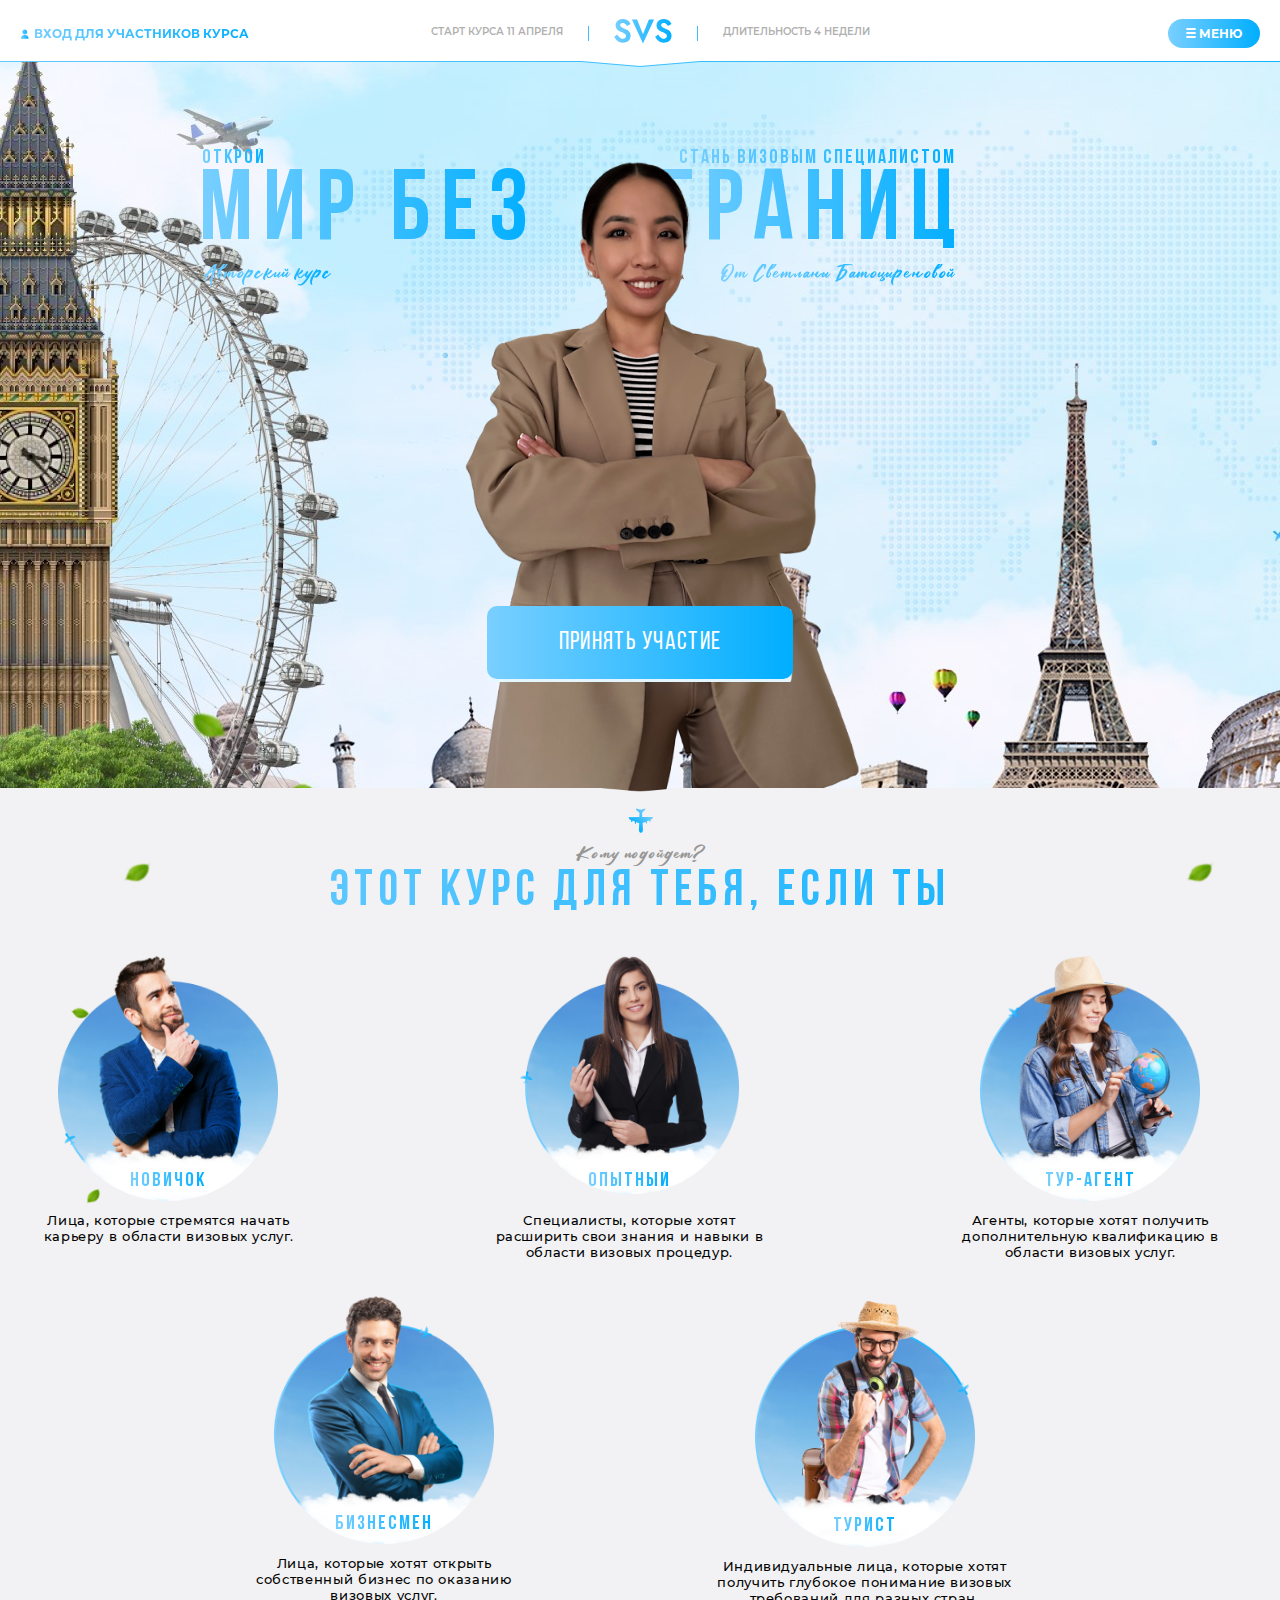
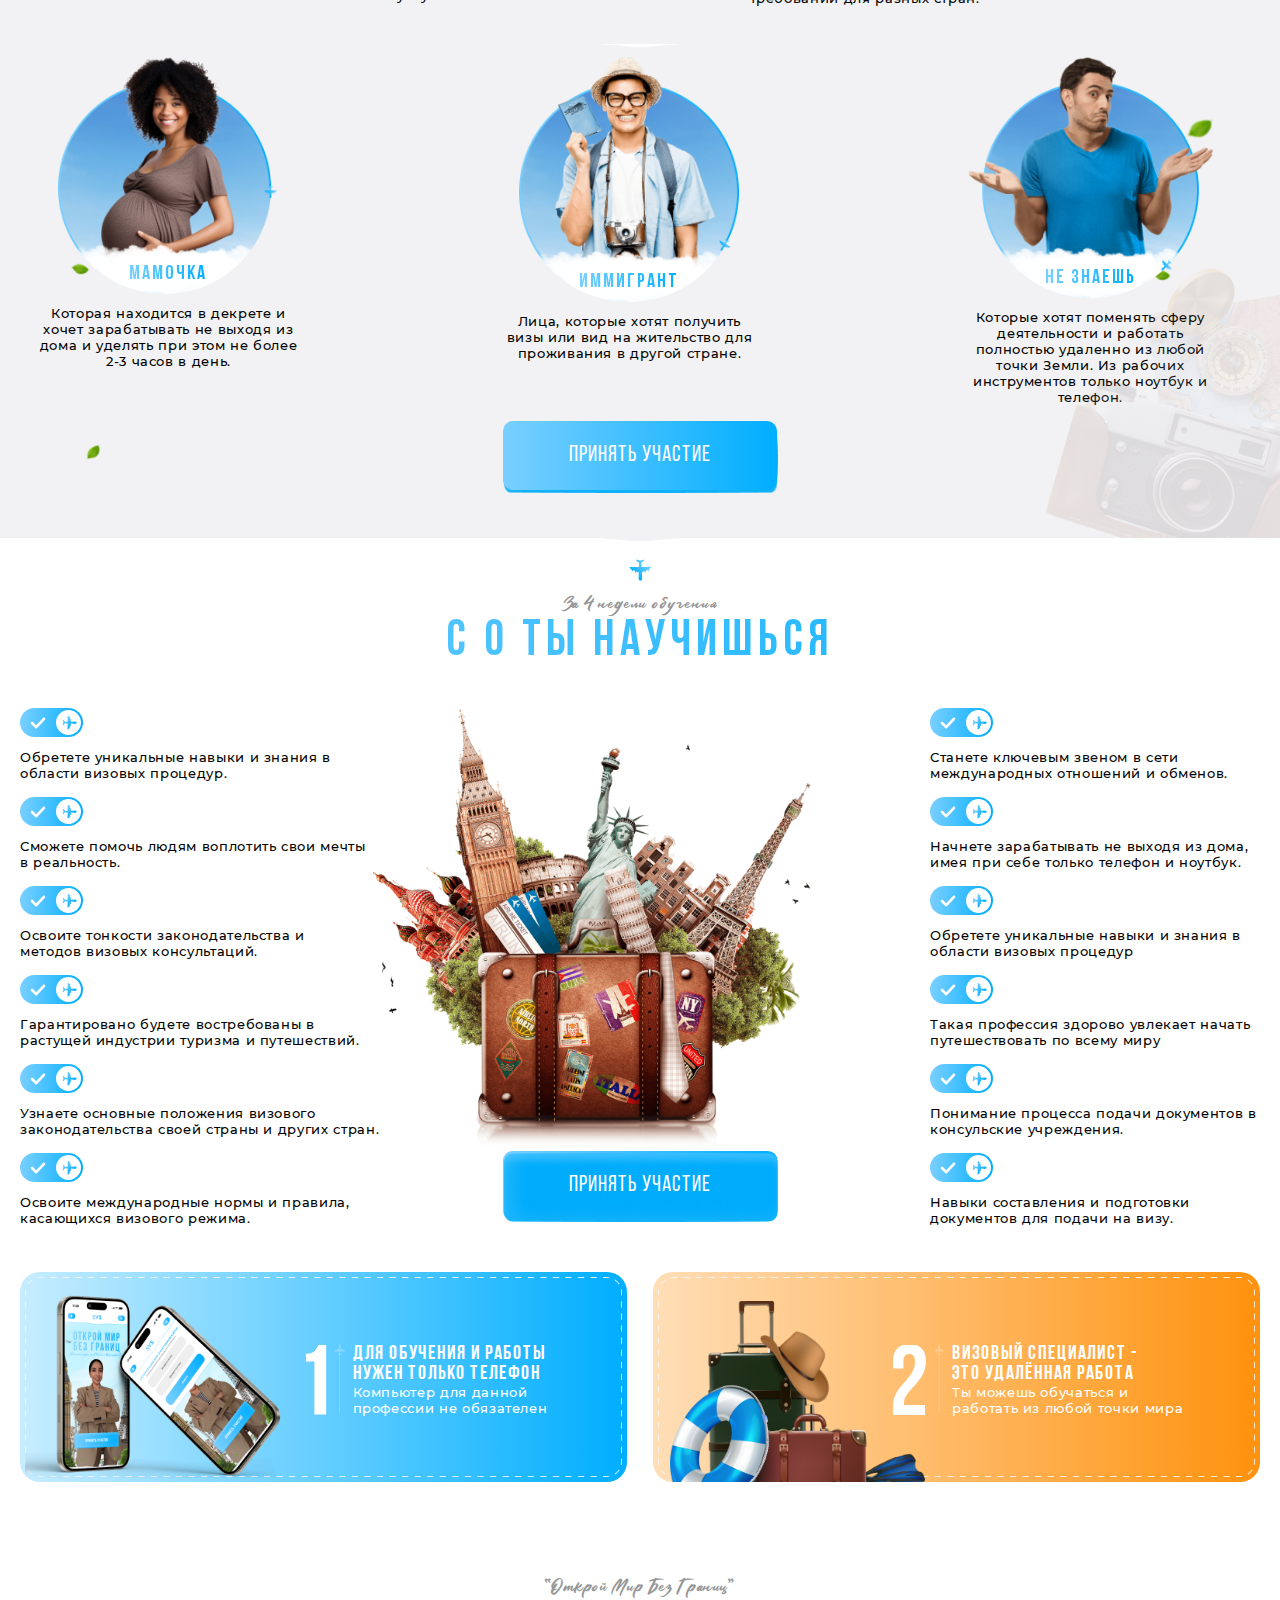
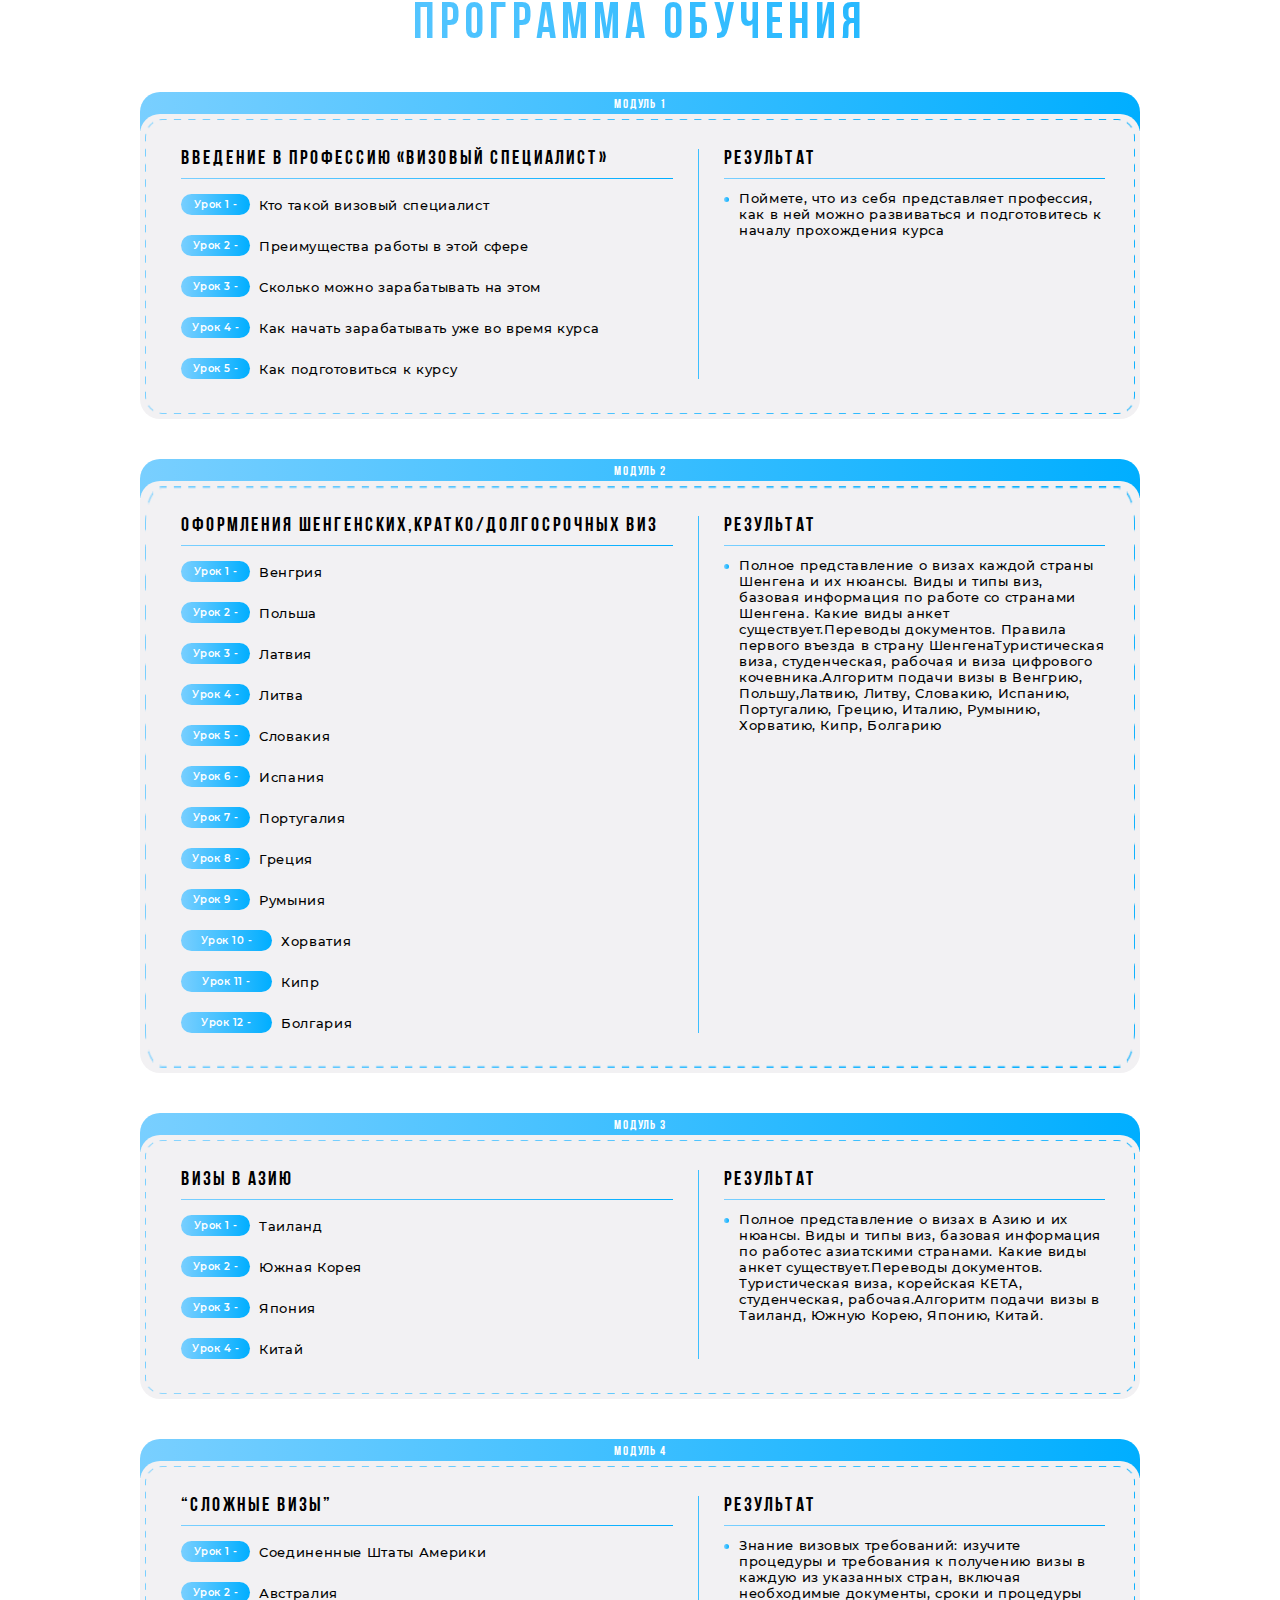
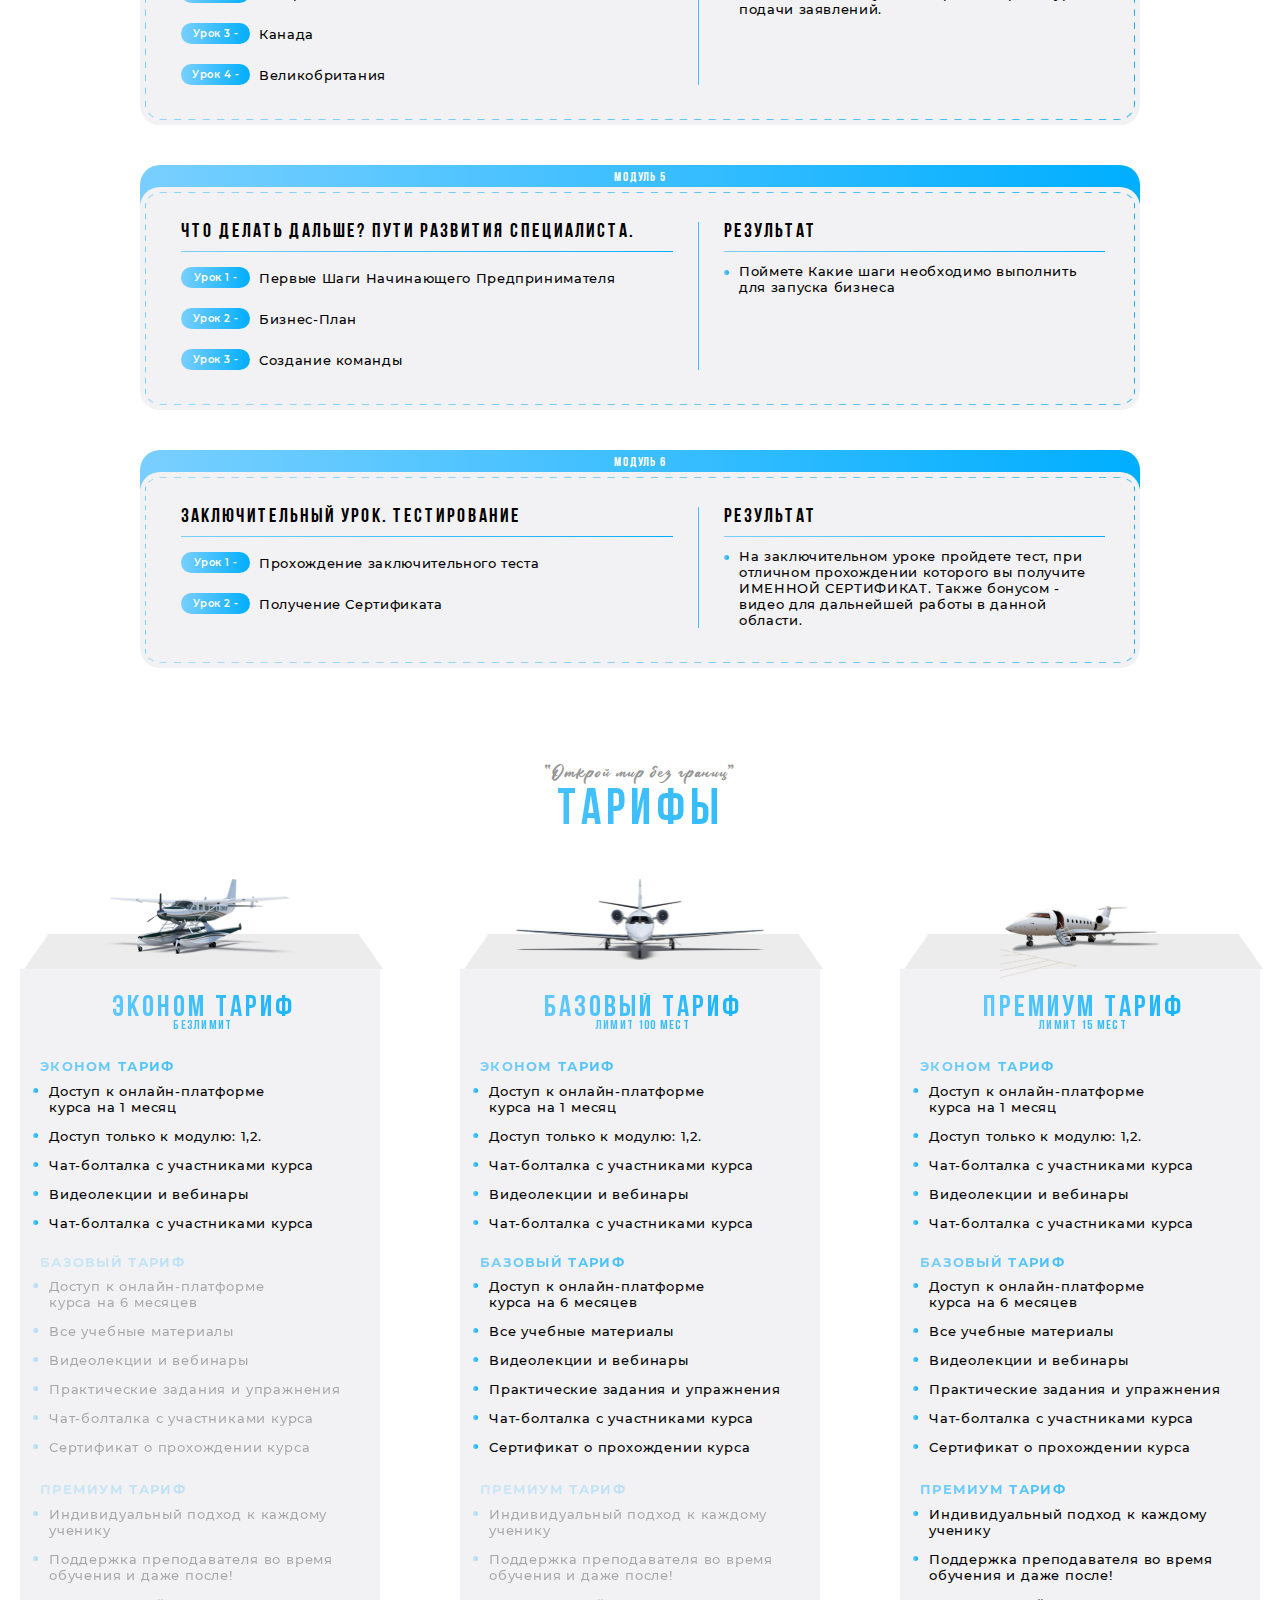
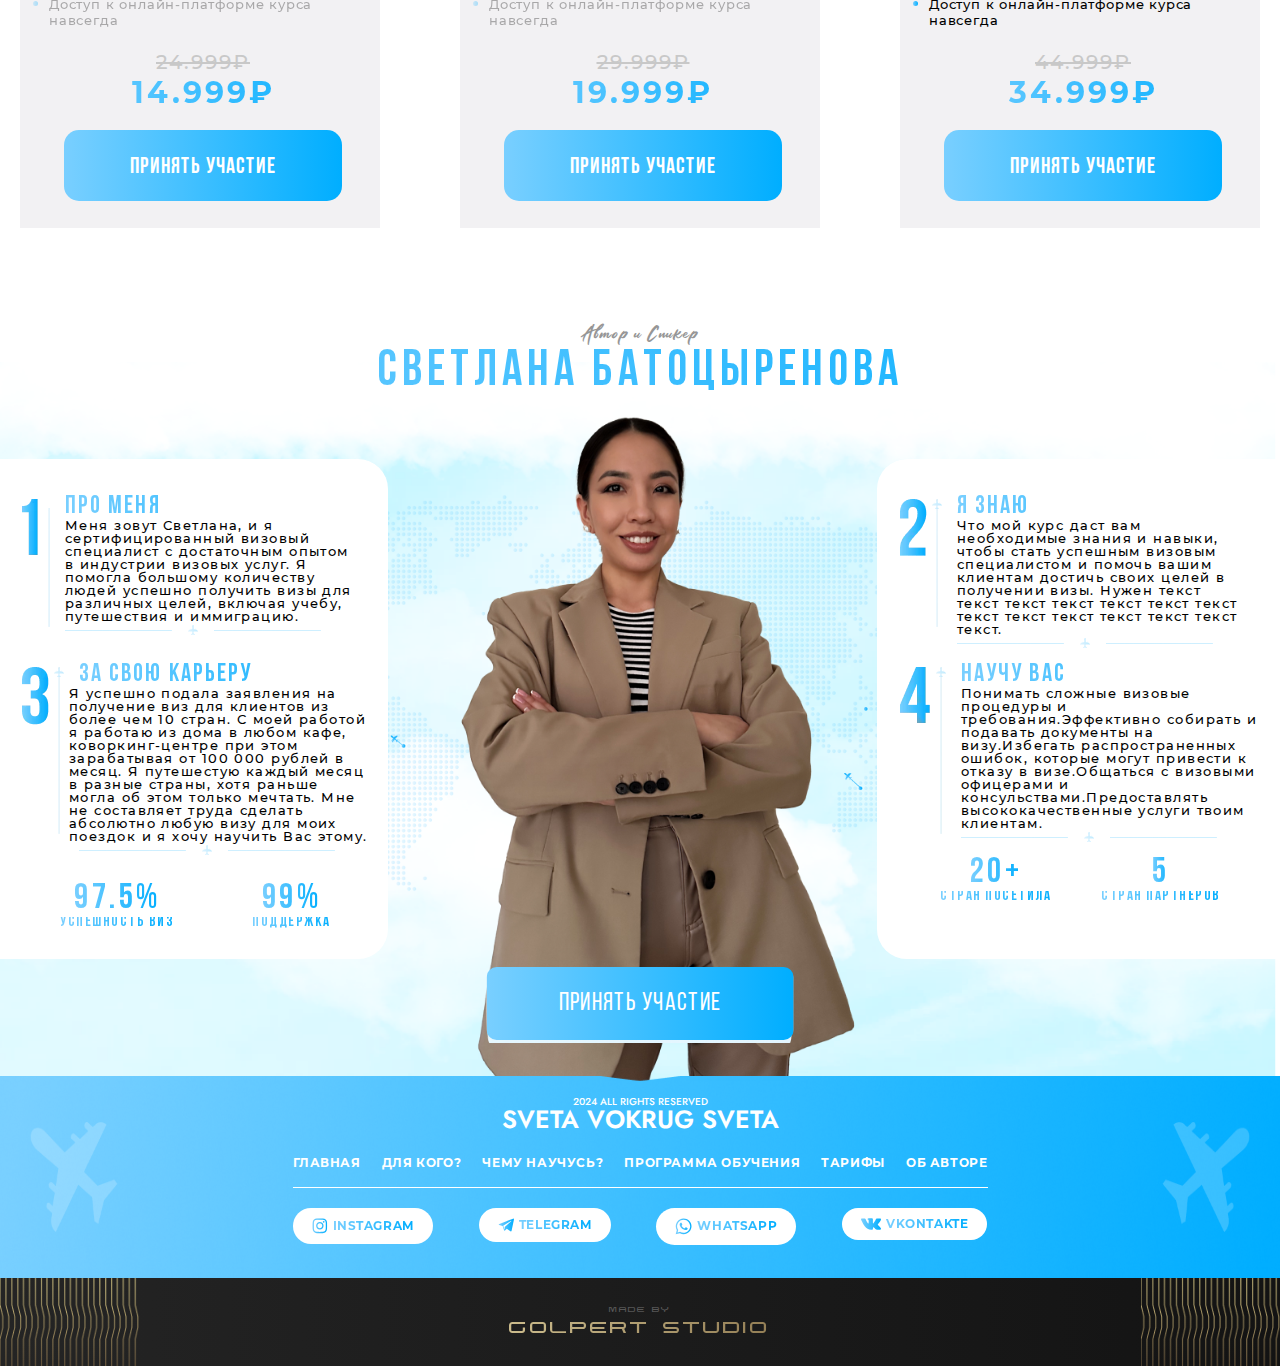
==== commit 0d1f0090: "sdgsdd" ====
--- a/index.html
+++ b/index.html
@@ -12,6 +12,7 @@
     <title>SVS</title>
 
     
+  
 
     <link rel="stylesheet" href="css/reset.css" />
     <link href="fonts/Bebas/stylesheet.css" rel="stylesheet" />
@@ -19,18 +20,118 @@
     <link href="https://fonts.googleapis.com/css2?family=Jost:ital,wght@0,100..900;1,100..900&display=swap" rel="stylesheet">
     <link rel="stylesheet" href="css/style.css" />
 
-   
+    <link
+    rel="stylesheet"
+    href="https://cdn.jsdelivr.net/npm/swiper@11/swiper-bundle.min.css"
+     />
 
   </head>
   <body>
 
+
+    <menu class="header__menu">
+      <div class="container">
+        
+        <nav class="footer__nav">
+          <ul class="footer__nav-list">
+            <li class="footer__nav-item"><a href="#welcome" class="footer__nav-link">ГЛАВНАЯ</a></li>
+            <li class="footer__nav-item"><a href="#for" class="footer__nav-link">ДЛЯ КОГО?</a></li>
+            <li class="footer__nav-item"><a href="#learn" class="footer__nav-link">ЧЕМУ НАУЧУСЬ?</a></li>
+            <li class="footer__nav-item"><a href="#program" class="footer__nav-link">ПРОГРАММА ОБУЧЕНИЯ</a></li>
+            <li class="footer__nav-item"><a href="#tariffs" class="footer__nav-link">ТАРИФЫ</a></li>
+            <li class="footer__nav-item"><a href="#about" class="footer__nav-link">ОБ АВТОРЕ</a></li>
+          </ul>
+        </nav>
+
+        <p class="footer__top-line"></p>
+      
+        <ul class="footer__soc-list">
+          <li class="footer__soc-item"><a href="#" class="footer__soc-link">
+            <svg class="footer__soc-img" width="16" height="16" viewBox="0 0 16 16" fill="none" xmlns="http://www.w3.org/2000/svg">
+              <path d="M7.83489 1.7172C9.76913 1.7172 9.99853 1.72463 10.7628 1.76054C12.726 1.85218 13.643 2.80756 13.7324 4.80625C13.7674 5.5895 13.774 5.82479 13.774 7.80862C13.774 9.79307 13.7668 10.0277 13.7324 10.811C13.6424 12.8078 12.7278 13.7651 10.7628 13.8567C9.99853 13.8926 9.77034 13.9 7.83489 13.9C5.90066 13.9 5.67126 13.8926 4.90759 13.8567C2.93955 13.7644 2.02737 12.8047 1.93802 10.8104C1.90301 10.0271 1.89576 9.79245 1.89576 7.808C1.89576 5.82417 1.90361 5.5895 1.93802 4.80563C2.02797 2.80756 2.94256 1.85156 4.90759 1.75992C5.67186 1.72463 5.90066 1.7172 7.83489 1.7172ZM7.83489 0.37793C5.86746 0.37793 5.62115 0.386598 4.84842 0.42251C2.21753 0.546345 0.755384 2.0435 0.634646 4.74433C0.599028 5.53749 0.590576 5.79012 0.590576 7.808C0.590576 9.82588 0.599028 10.0791 0.634042 10.8717C0.754781 13.57 2.21451 15.0697 4.84782 15.1935C5.62115 15.2294 5.86746 15.2381 7.83489 15.2381C9.80233 15.2381 10.0492 15.2294 10.822 15.1935C13.4504 15.0697 14.9162 13.5725 15.0351 10.8717C15.0708 10.0791 15.0792 9.82588 15.0792 7.808C15.0792 5.79012 15.0708 5.53749 15.0357 4.74495C14.9174 2.04908 13.4559 0.546964 10.8226 0.423129C10.0492 0.386598 9.80233 0.37793 7.83489 0.37793ZM7.83489 3.99266C5.78053 3.99266 4.11494 5.70096 4.11494 7.808C4.11494 9.91504 5.78053 11.624 7.83489 11.624C9.88926 11.624 11.5549 9.91566 11.5549 7.808C11.5549 5.70096 9.88926 3.99266 7.83489 3.99266ZM7.83489 10.2847C6.50134 10.2847 5.42012 9.17637 5.42012 7.808C5.42012 6.44025 6.50134 5.33131 7.83489 5.33131C9.16845 5.33131 10.2497 6.44025 10.2497 7.808C10.2497 9.17637 9.16845 10.2847 7.83489 10.2847ZM11.7022 2.95059C11.2216 2.95059 10.8322 3.34996 10.8322 3.8422C10.8322 4.33444 11.2216 4.73381 11.7022 4.73381C12.1821 4.73381 12.5709 4.33444 12.5709 3.8422C12.5709 3.34996 12.1821 2.95059 11.7022 2.95059Z" fill="#fff"/>
+              <defs>
+              <linearGradient id="paint0_linear_238_10784" x1="0.590576" y1="9.74628" x2="15.0685" y2="10.1404" gradientUnits="userSpaceOnUse">
+              <stop stop-color="#79CFFF"/>
+              <stop offset="1" stop-color="#00AEFF"/>
+              </linearGradient>
+              </defs>
+            </svg>  
+            <span class="footer__soc-text">
+              INSTAGRAM
+            </span>
+   
+          </a></li>
+          <li class="footer__soc-item"><a href="#" class="footer__soc-link">
+            <svg width="16" height="14" viewBox="0 0 16 14" fill="none" xmlns="http://www.w3.org/2000/svg">
+              <path d="M14.9995 0.666112L1.4162 5.91611C0.499531 6.24944 0.499531 6.83278 1.24953 6.99944L4.6662 8.08278L5.99953 12.0828C6.1662 12.4994 6.08286 12.6661 6.49953 12.6661C6.83286 12.6661 6.99953 12.4994 7.1662 12.3328C7.24953 12.2494 7.99953 11.4994 8.83286 10.6661L12.3329 13.2494C12.9995 13.5828 13.4162 13.4161 13.5829 12.6661L15.9162 1.74944C16.1662 0.832778 15.5829 0.332778 14.9995 0.666112ZM13.2495 3.16611L6.74953 9.08278L6.49953 11.8328L5.1662 7.83278L12.8329 2.99944C13.1662 2.74944 13.4995 2.91611 13.2495 3.16611Z" fill="#fff"/>
+              <defs>
+              <linearGradient id="paint0_linear_238_10781" x1="0.706299" y1="8.664" x2="15.9589" y2="9.16995" gradientUnits="userSpaceOnUse">
+              <stop stop-color="#79CFFF"/>
+              <stop offset="1" stop-color="#00AEFF"/>
+              </linearGradient>
+              </defs>
+            </svg>           
+            <span class="footer__soc-text">TELEGRAM</span>
+          </a></li>
+          <li class="footer__soc-item"><a href="#" class="footer__soc-link">
+            <svg width="17" height="17" viewBox="0 0 17 17" fill="none" xmlns="http://www.w3.org/2000/svg">
+              <path d="M0.666992 16.3333L1.78526 12.2675C1.09521 11.0773 0.732616 9.72819 0.733279 8.34476C0.735268 4.01962 4.27168 0.5 8.6168 0.5C10.7254 0.50066 12.7047 1.31806 14.1935 2.80111C15.6817 4.28417 16.501 6.25542 16.5003 8.35201C16.4983 12.6778 12.9619 16.1974 8.6168 16.1974C7.29769 16.1968 5.9978 15.8676 4.84639 15.2422L0.666992 16.3333ZM5.03995 13.8218C6.15092 14.4782 7.21152 14.8714 8.61415 14.872C12.2255 14.872 15.1673 11.9468 15.1693 8.35069C15.1706 4.74729 12.2427 1.82604 8.61945 1.82472C5.00548 1.82472 2.06565 4.74993 2.06432 8.34542C2.06366 9.8133 2.49585 10.9124 3.2217 12.0623L2.55949 14.469L5.03995 13.8218ZM12.5881 10.217C12.539 10.1352 12.4078 10.0864 12.2102 9.98812C12.0134 9.88983 11.0449 9.41549 10.8639 9.35017C10.6836 9.28486 10.5524 9.25187 10.4205 9.44847C10.2892 9.64441 9.91139 10.0864 9.79671 10.217C9.68204 10.3477 9.5667 10.3642 9.36982 10.2659C9.17295 10.1676 8.53792 9.96108 7.78556 9.29278C7.20025 8.77292 6.80451 8.13101 6.68984 7.93441C6.57516 7.73847 6.6779 7.63226 6.77601 7.53462C6.86483 7.44688 6.97288 7.30569 7.07165 7.1909C7.17174 7.07743 7.20422 6.99563 7.27051 6.86434C7.33614 6.73372 7.30366 6.61892 7.25394 6.52063C7.20422 6.42299 6.81048 5.45781 6.64675 5.06528C6.48634 4.6833 6.32393 4.73476 6.20329 4.72882L5.82545 4.72222C5.6942 4.72222 5.48076 4.77104 5.30046 4.96764C5.12016 5.16424 4.61107 5.63792 4.61107 6.60309C4.61107 7.56826 5.31703 8.50045 5.41514 8.63108C5.5139 8.7617 6.80385 10.7422 8.77987 11.5913C9.24984 11.7931 9.61707 11.9139 9.90277 12.0042C10.3747 12.1533 10.8043 12.1322 11.1437 12.0821C11.5222 12.026 12.309 11.6077 12.4734 11.1499C12.6378 10.6914 12.6378 10.2989 12.5881 10.217Z" fill="#fff"/>
+              <defs>
+              <linearGradient id="paint0_linear_238_10787" x1="0.666992" y1="10.4819" x2="16.488" y2="10.9236" gradientUnits="userSpaceOnUse">
+              <stop stop-color="#79CFFF"/>
+              <stop offset="1" stop-color="#00AEFF"/>
+              </linearGradient>
+              </defs>
+            </svg>               
+            <span class="footer__soc-text">       WHATSAPP</span>
+          </a></li>
+          <li class="footer__soc-item"><a href="#" class="footer__soc-link">
+            <svg width="20" height="12" viewBox="0 0 20 12" fill="none" xmlns="http://www.w3.org/2000/svg">
+              <path d="M19.1302 9.23666C18.6948 8.71395 18.1999 8.24547 17.7214 7.7924C17.5512 7.63127 17.3753 7.46468 17.2057 7.29904C16.7187 6.82296 16.701 6.6441 17.0865 6.10333C17.3532 5.73058 17.636 5.35734 17.9095 4.99637C18.1576 4.66888 18.4141 4.3302 18.66 3.99043L18.7105 3.92057C19.1804 3.27036 19.6664 2.59803 19.925 1.78697C19.9922 1.57298 20.0627 1.25809 19.9014 0.994786C19.7403 0.731698 19.4277 0.651434 19.2066 0.613945C19.0972 0.595393 18.9886 0.592861 18.8878 0.592861L15.8104 0.590659L15.785 0.590439C15.3197 0.590439 15.0061 0.809705 14.8264 1.26085C14.6549 1.69189 14.4664 2.15091 14.2514 2.58735C13.8235 3.45644 13.28 4.45743 12.4936 5.29227L12.4604 5.32778C12.3675 5.42758 12.2623 5.5406 12.1854 5.5406C12.1736 5.5406 12.1608 5.53835 12.1463 5.53378C11.9834 5.4703 11.874 5.07598 11.879 4.89255C11.8791 4.89001 11.8791 4.88748 11.8791 4.88495L11.877 1.32812C11.877 1.31579 11.8761 1.30357 11.8745 1.29134C11.7962 0.713146 11.6228 0.353224 10.9676 0.224901C10.9502 0.221433 10.9324 0.219727 10.9147 0.219727H7.71479C7.19346 0.219727 6.90621 0.431617 6.63618 0.748765C6.5633 0.833543 6.41158 1.01004 6.48678 1.22413C6.56308 1.44141 6.81075 1.48788 6.8914 1.50296C7.29173 1.57915 7.51738 1.82402 7.58129 2.25187C7.69288 2.99484 7.70659 3.78784 7.62445 4.74754C7.60155 5.01426 7.55625 5.22026 7.4816 5.39626C7.46426 5.43733 7.40277 5.57138 7.34006 5.57143C7.32013 5.57143 7.2625 5.56361 7.15751 5.49128C6.90929 5.32123 6.72768 5.07856 6.51595 4.77881C5.79567 3.76087 5.19116 2.63948 4.66762 1.34981C4.47346 0.875051 4.11084 0.609266 3.6461 0.601449C3.13545 0.593686 2.67247 0.589943 2.23091 0.589943C1.74845 0.589943 1.30116 0.594402 0.864385 0.603486C0.49048 0.610092 0.231852 0.722175 0.0957664 0.936873C-0.0405393 1.15174 -0.0316761 1.43398 0.122136 1.77563C1.3534 4.51292 2.46978 6.50317 3.742 8.22912C4.63344 9.43682 5.52757 10.2728 6.55559 10.8597C7.63866 11.4793 8.85242 11.7805 10.2661 11.7805C10.4264 11.7805 10.5921 11.7766 10.7592 11.7688C11.5806 11.7288 11.8854 11.4314 11.9239 10.6316C11.9423 10.2228 11.987 9.79416 12.1879 9.42856C12.3147 9.19823 12.433 9.19823 12.4718 9.19823C12.5467 9.19823 12.6395 9.23269 12.7392 9.29727C12.918 9.41398 13.0713 9.57032 13.197 9.7069C13.3153 9.83666 13.4323 9.96773 13.5494 10.0989C13.8021 10.3819 14.0634 10.6745 14.3363 10.952C14.9337 11.5598 15.5918 11.8271 16.3477 11.7691H19.1692C19.1752 11.7691 19.1813 11.7689 19.1873 11.7685C19.4684 11.7499 19.7119 11.594 19.8553 11.3406C20.033 11.0268 20.0294 10.6264 19.8457 10.2694C19.6374 9.86561 19.3671 9.52066 19.1302 9.23666Z" fill="#fff"/>
+              <defs>
+              <linearGradient id="paint0_linear_238_10795" x1="-0.000244286" y1="7.50804" x2="19.9532" y2="8.47171" gradientUnits="userSpaceOnUse">
+              <stop stop-color="#79CFFF"/>
+              <stop offset="1" stop-color="#00AEFF"/>
+              </linearGradient>
+              </defs>
+            </svg>
+            <span class="footer__soc-text">VKONTAKTE</span>
+          </a></li>
+     
+        </ul>
+
+      </div>
+    </menu>
+
+    <div class="popup__auth">
+      <div class="container">
+        <h4 class="popup__auth-title">АВТОРИЗАЦИЯ ДЛЯ УЧАСТНИКОВ КУРСА</h4>
+        <h6 class="popup__auth-subtitle">АВТОРИЗИРУЙТЕСЬ ДЛЯ ВХОДА НА ПЛАТФОРМУ</h6>
+        <form class="popup__auth-form">
+          <label for="username"></label>
+          <input class="popup__auth-input" type="text" id="login" name="username" placeholder="ВВЕДИТЕ ЛОГИН"/>
+          <label for="pass"></label>
+          <input class="popup__auth-input" type="password" id="pass" name="password" required placeholder="ВВЕДИТЕ ПАРОЛЬ"/>
+
+          <button type="button" class="popup__auth-btn">ВОЙТИ</button>
+        </form>
+      </div>
+    </div>
 
     <header class="header">
       <div class="container">
         <div class="header__inner">
           <button class="header__btn-auth">
-            <img src="img/header__btn-auth.svg" alt="" class="header__btn-img">
-            ВХОД ДЛЯ УЧАСТНИКОВ КУРСА
+            <svg class="header_btn-img" width="9" height="10" viewBox="0 0 9 10" fill="none" xmlns="http://www.w3.org/2000/svg">
+              <path d="M4.79019 5.55415C6.16519 5.55415 7.27283 4.44651 7.27283 3.07151C7.27283 1.69651 6.16519 0.588867 4.79019 0.588867C3.43429 0.588867 2.30755 1.69651 2.30755 3.07151C2.30755 4.44651 3.41519 5.55415 4.79019 5.55415ZM4.80929 5.8788C0.684289 5.82151 0.932553 9.67914 0.932553 9.67914H8.62873C8.62873 9.67914 8.68603 5.93609 4.80929 5.8788Z" fill="url(#paint0_linear_2004_738)"/>
+              <defs>
+              <linearGradient id="paint0_linear_2004_738" x1="0.929687" y1="6.3197" x2="8.62448" y2="6.50164" gradientUnits="userSpaceOnUse">
+              <stop stop-color="#79CFFF"/>
+              <stop offset="1" stop-color="#00AEFF"/>
+              </linearGradient>
+              </defs>
+            </svg>  
+            <span>ВХОД ДЛЯ УЧАСТНИКОВ КУРСА</span>
           </button>
           <ul class="header__list">
             <li class="header__item">
@@ -51,15 +152,18 @@
               <span class="header__item-text">ДЛИТЕЛЬНОСТЬ 4 НЕДЕЛИ</span>
             </li>
           </ul>
-          <menu class="header__menu">
+          <button class="header__menu-btn">
             <svg width="10" height="10" viewBox="0 0 10 10" fill="none" xmlns="http://www.w3.org/2000/svg">
               <path d="M1 1H9M1 5H9M1 9H9" stroke="white" stroke-width="1.83333" stroke-linecap="round" stroke-linejoin="round"/>
             </svg>
-            МЕНЮ  
-          </menu>
+            <span>МЕНЮ</span>  
+          </button>
         </div>
 
       </div>
+
+    
+
     </header>
 
     <main class="main">
@@ -67,6 +171,7 @@
       <section class="welcome" id="welcome">
         <img src="img/author.png" alt="" class="welcome__back-img">
         <div class="container">
+          <h2 class="welcome__mobile-title mobile">ОТКРОЙ МИР БЕЗ ГРАНИЦ</h2>
           <div class="welcome__inner-toptitles">
             <h4 class="welcome__toptitle">Открой</h4>
             <h4 class="welcome__toptitle">СТАНЬ ВИЗОВЫМ СПЕЦИАЛИСТОМ</h4>
@@ -81,9 +186,11 @@
           </div>
 
           <button class="welcome__btn">
-            ПРИНЯТЬ УЧАСТИЕ
-            <img src="img/btn__hover-img.svg" alt="" class="btn__hover-img">
-            <img src="img/btn__hover-img.svg" alt="" class="btn__hover-img">
+            
+            <p>
+              ПРИНЯТЬ УЧАСТИЕ
+            </p>
+
             <img src="img/welcome__btn-back.png" alt="" class="welcome__btn-back">
             
           </button>
@@ -158,9 +265,11 @@
           </ul>
 
           <button class="for__btn">
-            ПРИНЯТЬ УЧАСТИЕ
-            <img src="img/btn__hover-img.svg" alt="" class="btn__hover-img">
-            <img src="img/btn__hover-img.svg" alt="" class="btn__hover-img">
+            
+            <p>
+              ПРИНЯТЬ УЧАСТИЕ
+            </p>
+
             <img src="img/for__btn-back.png" alt="" class="for__btn-back">
           </button>
         </div>
@@ -172,6 +281,8 @@
           <img src="img/title-img.svg" alt="" class="for__title-img">
           <h4 class="for__toptitle">За 4 недели обучения</h4>
           <h2 class="for__title">С 0 ТЫ НАУЧИШЬСЯ</h2>
+
+          <img src="img/learn__inner.png" alt="" class="learn__inner-img mobile">
 
           <div class="learn__inner">
             <ul class="learn__list">
@@ -202,6 +313,15 @@
             </ul>
 
             <img src="img/learn__inner.png" alt="" class="learn__inner-img">
+
+            <button class="for__btn learn__inner-btn">
+            
+              <p>
+                ПРИНЯТЬ УЧАСТИЕ
+              </p>
+  
+              <img src="img/for__btn-back.png" alt="" class="for__btn-back">
+            </button>
 
             <ul class="learn__list">
               <li class="learn__item">
@@ -263,9 +383,11 @@
           </div>
 
           <button class="for__btn">
-            ПРИНЯТЬ УЧАСТИЕ
-            <img src="img/btn__hover-img.svg" alt="" class="btn__hover-img">
-            <img src="img/btn__hover-img.svg" alt="" class="btn__hover-img">
+            
+            <p>
+              ПРИНЯТЬ УЧАСТИЕ
+            </p>
+
             <img src="img/for__btn-back.png" alt="" class="for__btn-back">
           </button>
 
@@ -407,10 +529,7 @@
 
                     <p class="program__descr-line"></p>
 
-                    <span class="program__content-item">Полное представление о визах каждой страны Шенгена и их нюансы. Виды и типы виз, базовая информация по работе со странами Шенгена. Какие виды анкет существует. -Переводы документов. Правила первого въезда в страну Шенгена -Туристическая виза, студенческая, рабочая и виза цифрового кочевника. -Алгоритм подачи визы в Венгрию, Польшу,Латвию, Литву, Словакию, Испанию, Португалию, Грецию, Италию, Румынию, Хорватию, Кипр, Болгарию</span>
+                    <span class="program__content-item">Полное представление о визах каждой страны Шенгена и их нюансы. Виды и типы виз, базовая информация по работе со странами Шенгена. Какие виды анкет существует.Переводы документов. Правила первого въезда в страну ШенгенаТуристическая виза, студенческая, рабочая и виза цифрового кочевника.Алгоритм подачи визы в Венгрию, Польшу,Латвию, Литву, Словакию, Испанию, Португалию, Грецию, Италию, Румынию, Хорватию, Кипр, Болгарию</span>
 
                   </div>
 
@@ -460,10 +579,7 @@
 
                     <p class="program__descr-line"></p>
 
-                    <span class="program__content-item">Полное представление о визах в Азию и их нюансы. Виды и типы виз, базовая информация по работес азиатскими странами. Какие виды анкет существует. -Переводы документов.  -Туристическая виза, корейская КЕТА, студенческая, рабочая. -Алгоритм подачи визы в Таиланд, Южную Корею, Японию, Китай.</span>
+                    <span class="program__content-item">Полное представление о визах в Азию и их нюансы. Виды и типы виз, базовая информация по работес азиатскими странами. Какие виды анкет существует.Переводы документов. Туристическая виза, корейская КЕТА, студенческая, рабочая.Алгоритм подачи визы в Таиланд, Южную Корею, Японию, Китай.</span>
 
                   </div>
 
@@ -487,9 +603,7 @@
                     <ul class="program__descr-list">
                       <article class="program__descr-item">
                         <span class="program__descr-lesson">Урок 1 -</span>
-                        <span class="program__descr-name">Соединенные Штаты Америки - -</span>
+                        <span class="program__descr-name">Соединенные Штаты Америки</span>
                       </article>
                       <article class="program__descr-item">
                         <span class="program__descr-lesson">Урок 2 -</span>
@@ -532,7 +646,7 @@
                 <div class="program__border-box">
 
                   <div class="program__item-descr">
-                    <h4 class="program__item-title">“СЛОЖНЫЕ ВИЗЫ”</h4>
+                    <h4 class="program__item-title">ЧТО ДЕЛАТЬ ДАЛЬШЕ? ПУТИ РАЗВИТИЯ СПЕЦИАЛИСТА.</h4>
 
                     <p class="program__descr-line"></p>
 
@@ -689,9 +803,14 @@
               <p class="price__text-old">24.999₽</p>
               <p class="price__text-new">14.999₽</p>
 
-              <button class="tariffs__btn">ПРИНЯТЬ УЧАСТИЕ
-                <img src="img/btn__hover-img.svg" alt="" class="btn__hover-img">
-                <img src="img/btn__hover-img.svg" alt="" class="btn__hover-img">
+              <button class="tariffs__btn">
+                <p>
+                  ПРИНЯТЬ УЧАСТИЕ
+                </p>
+  
+
+  
+
               </button>
 
             </li>
@@ -758,9 +877,14 @@
               <p class="price__text-old">29.999₽</p>
               <p class="price__text-new">19.999₽</p>
 
-              <button class="tariffs__btn">ПРИНЯТЬ УЧАСТИЕ
-                <img src="img/btn__hover-img.svg" alt="" class="btn__hover-img">
-                <img src="img/btn__hover-img.svg" alt="" class="btn__hover-img">
+              <button class="tariffs__btn">
+                <p>
+                  ПРИНЯТЬ УЧАСТИЕ
+                </p>
+  
+
+  
+
               </button>
 
             </li>
@@ -827,13 +951,259 @@
               <p class="price__text-old">44.999₽</p>
               <p class="price__text-new">34.999₽</p>
 
-              <button class="tariffs__btn">ПРИНЯТЬ УЧАСТИЕ
-                <img src="img/btn__hover-img.svg" alt="" class="btn__hover-img">
-                <img src="img/btn__hover-img.svg" alt="" class="btn__hover-img">
+              <button class="tariffs__btn">
+                <p>
+                  ПРИНЯТЬ УЧАСТИЕ
+                </p>
+  
+
+  
+
               </button>
 
             </li>
           </ul>
+
+          <div class="swiper-tariffs mobile">
+
+            <div class="swiper-wrapper">
+
+              <div class="swiper-slide">
+                <li class="tariffs__item">
+                  <img src="img/tariffs__item-1.svg" alt="" class="tariffs__item-img">
+    
+                  <h3 class="tariffs__item-title">ЭКОНОМ ТАРИФ</h3>
+                  <h5 class="tariffs__item-subtitle">БЕЗЛИМИТ</h5>
+    
+                  <ul class="tariffs__list-eco">
+                    <h4 class="tariffs__list-title">ЭКОНОМ ТАРИФ</h4>
+                    <li class="tariffs__list-item">
+                      Доступ к онлайн-платформе курса на 1 месяц
+                    </li>
+                    <li class="tariffs__list-item">
+                      Доступ только к модулю: 1,2.
+                    </li>
+                    <li class="tariffs__list-item">
+                      Чат-болталка с участниками курса
+                    </li>
+                    <li class="tariffs__list-item">
+                      Видеолекции и вебинары
+                    </li>
+                    <li class="tariffs__list-item">
+                      Чат-болталка с участниками курса
+                    </li>
+                  </ul>
+    
+                  <ul class="tariffs__list-basic">
+                    <h4 class="tariffs__list-title">БАЗОВЫЙ ТАРИФ</h4>
+                    <li class="tariffs__list-item">
+                      Доступ к онлайн-платформе курса на 6 месяцев
+                    </li>
+                    <li class="tariffs__list-item">
+                      Все учебные материалы
+                    </li>
+                    <li class="tariffs__list-item">
+                      Видеолекции и вебинары
+                    </li>
+                    <li class="tariffs__list-item">
+                      Практические задания и упражнения
+                    </li>
+                    <li class="tariffs__list-item">
+                      Чат-болталка с участниками курса
+                    </li>
+                    <li class="tariffs__list-item">
+                      Сертификат о прохождении курса
+                    </li>
+                  </ul>
+    
+                  <ul class="tariffs__list-prem">
+                    <h4 class="tariffs__list-title">ПРЕМИУМ ТАРИФ</h4>
+                    <li class="tariffs__list-item">
+                      Индивидуальный подход к каждому ученику
+                    </li>
+                    <li class="tariffs__list-item">
+                      Поддержка преподавателя во время обучения и даже после!
+                    </li>
+                    <li class="tariffs__list-item">
+                      Доступ к онлайн-платформе курса навсегда
+                    </li>
+                  </ul>
+    
+                  <p class="price__text-old">24.999₽</p>
+                  <p class="price__text-new">14.999₽</p>
+    
+                  <button class="tariffs__btn">
+                    <p>
+                      ПРИНЯТЬ УЧАСТИЕ
+                    </p>
+      
+    
+      
+    
+                  </button>
+    
+                </li>
+              </div>
+              <div class="swiper-slide">
+                <li class="tariffs__item">
+                  <img src="img/tariffs__item-2.svg" alt="" class="tariffs__item-img">
+    
+                  <h3 class="tariffs__item-title">БАЗОВЫЙ ТАРИФ</h3>
+                  <h5 class="tariffs__item-subtitle">ЛИМИТ 100 МЕСТ</h5>
+    
+                  <ul class="tariffs__list-eco">
+                    <h4 class="tariffs__list-title">ЭКОНОМ ТАРИФ</h4>
+                    <li class="tariffs__list-item">
+                      Доступ к онлайн-платформе курса на 1 месяц
+                    </li>
+                    <li class="tariffs__list-item">
+                      Доступ только к модулю: 1,2.
+                    </li>
+                    <li class="tariffs__list-item">
+                      Чат-болталка с участниками курса
+                    </li>
+                    <li class="tariffs__list-item">
+                      Видеолекции и вебинары
+                    </li>
+                    <li class="tariffs__list-item">
+                      Чат-болталка с участниками курса
+                    </li>
+                  </ul>
+    
+                  <ul class="tariffs__list-basic">
+                    <h4 class="tariffs__list-title">БАЗОВЫЙ ТАРИФ</h4>
+                    <li class="tariffs__list-item">
+                      Доступ к онлайн-платформе курса на 6 месяцев
+                    </li>
+                    <li class="tariffs__list-item">
+                      Все учебные материалы
+                    </li>
+                    <li class="tariffs__list-item">
+                      Видеолекции и вебинары
+                    </li>
+                    <li class="tariffs__list-item">
+                      Практические задания и упражнения
+                    </li>
+                    <li class="tariffs__list-item">
+                      Чат-болталка с участниками курса
+                    </li>
+                    <li class="tariffs__list-item">
+                      Сертификат о прохождении курса
+                    </li>
+                  </ul>
+    
+                  <ul class="tariffs__list-prem">
+                    <h4 class="tariffs__list-title">ПРЕМИУМ ТАРИФ</h4>
+                    <li class="tariffs__list-item">
+                      Индивидуальный подход к каждому ученику
+                    </li>
+                    <li class="tariffs__list-item">
+                      Поддержка преподавателя во время обучения и даже после!
+                    </li>
+                    <li class="tariffs__list-item">
+                      Доступ к онлайн-платформе курса навсегда
+                    </li>
+                  </ul>
+    
+                  <p class="price__text-old">29.999₽</p>
+                  <p class="price__text-new">19.999₽</p>
+    
+                  <button class="tariffs__btn">
+                    <p>
+                      ПРИНЯТЬ УЧАСТИЕ
+                    </p>
+      
+    
+      
+    
+                  </button>
+    
+                </li>
+              </div>
+              <div class="swiper-slide">
+                <li class="tariffs__item">
+                  <img src="img/tariffs__item-3.svg" alt="" class="tariffs__item-img">
+    
+                  <h3 class="tariffs__item-title">ПРЕМИУМ ТАРИФ</h3>
+                  <h5 class="tariffs__item-subtitle">ЛИМИТ 15 МЕСТ</h5>
+    
+                  <ul class="tariffs__list-eco">
+                    <h4 class="tariffs__list-title">ЭКОНОМ ТАРИФ</h4>
+                    <li class="tariffs__list-item">
+                      Доступ к онлайн-платформе курса на 1 месяц
+                    </li>
+                    <li class="tariffs__list-item">
+                      Доступ только к модулю: 1,2.
+                    </li>
+                    <li class="tariffs__list-item">
+                      Чат-болталка с участниками курса
+                    </li>
+                    <li class="tariffs__list-item">
+                      Видеолекции и вебинары
+                    </li>
+                    <li class="tariffs__list-item">
+                      Чат-болталка с участниками курса
+                    </li>
+                  </ul>
+    
+                  <ul class="tariffs__list-basic">
+                    <h4 class="tariffs__list-title">БАЗОВЫЙ ТАРИФ</h4>
+                    <li class="tariffs__list-item">
+                      Доступ к онлайн-платформе курса на 6 месяцев
+                    </li>
+                    <li class="tariffs__list-item">
+                      Все учебные материалы
+                    </li>
+                    <li class="tariffs__list-item">
+                      Видеолекции и вебинары
+                    </li>
+                    <li class="tariffs__list-item">
+                      Практические задания и упражнения
+                    </li>
+                    <li class="tariffs__list-item">
+                      Чат-болталка с участниками курса
+                    </li>
+                    <li class="tariffs__list-item">
+                      Сертификат о прохождении курса
+                    </li>
+                  </ul>
+    
+                  <ul class="tariffs__list-prem">
+                    <h4 class="tariffs__list-title">ПРЕМИУМ ТАРИФ</h4>
+                    <li class="tariffs__list-item">
+                      Индивидуальный подход к каждому ученику
+                    </li>
+                    <li class="tariffs__list-item">
+                      Поддержка преподавателя во время обучения и даже после!
+                    </li>
+                    <li class="tariffs__list-item">
+                      Доступ к онлайн-платформе курса навсегда
+                    </li>
+                  </ul>
+    
+                  <p class="price__text-old">44.999₽</p>
+                  <p class="price__text-new">34.999₽</p>
+    
+                  <button class="tariffs__btn">
+                    <p>
+                      ПРИНЯТЬ УЧАСТИЕ
+                    </p>
+      
+    
+      
+    
+                  </button>
+    
+                </li>
+              </div>
+
+        
+            </div>
+
+            <div class="swiper-pagination"></div>
+
+          </div>
+
         </div>
       </section>
 
@@ -842,6 +1212,20 @@
 
           <h4 class="for__toptitle">Автор и Спикер</h4>
           <h2 class="for__title">светлана батоцыренова </h2>
+
+          <div class="about__content mobile">
+
+            <img src="img/author.png" alt="" class="about__content-img">                 
+            <button class="welcome__btn">
+              
+              <p>
+                ПРИНЯТЬ УЧАСТИЕ
+              </p>
+
+              <img src="img/welcome__btn-back.png" alt="" class="welcome__btn-back">
+            </button>
+
+          </div>
 
           <div class="about__inner">
 
@@ -899,9 +1283,14 @@
 
               <img src="img/author.png" alt="" class="about__content-img">                 
               <button class="welcome__btn">
-                ПРИНЯТЬ УЧАСТИЕ
-                <img src="img/btn__hover-img.svg" alt="" class="btn__hover-img">
-                <img src="img/btn__hover-img.svg" alt="" class="btn__hover-img">
+                
+                <p>
+                  ПРИНЯТЬ УЧАСТИЕ
+                </p>
+  
+
+  
+
                 <img src="img/welcome__btn-back.png" alt="" class="welcome__btn-back">
               </button>
 
@@ -928,8 +1317,7 @@
                 <li class="about__descr-item">
                   <h4 class="about__descr-title">НАУЧУ ВАС</h4>
                   <p class="about__descr-text">
-                    Понимать сложные визовые процедуры и требования. -Эффективно собирать и подавать документы на визу.Избегать распространенных ошибок, которые могут привести к отказу в визе.Общаться с визовыми офицерами и консульствами.Предоставлять высококачественные услуги твоим клиентам.
+                    Понимать сложные визовые процедуры и требования.Эффективно собирать и подавать документы на визу.Избегать распространенных ошибок, которые могут привести к отказу в визе.Общаться с визовыми офицерами и консульствами.Предоставлять высококачественные услуги твоим клиентам.
                   </p>
                   <img src="img/about__text-back.png" alt="" class="about__descr-img">
                 </li>
@@ -959,6 +1347,103 @@
 
           </div>
 
+          <div class="about__descr numbers">
+
+            <ul class="about__descr-list">
+              <li class="about__descr-item">
+                <img src="img/about__descr-1.webp" alt="" class="about__descr-img">
+              </li>
+              
+              <li class="about__descr-item">
+                <h4 class="about__descr-title">ПРО МЕНЯ</h4>
+                <p class="about__descr-text">
+                  Меня зовут Светлана, и я сертифицированный визовый специалист с достаточным опытом в индустрии визовых услуг. Я помогла большому количеству людей успешно получить визы для различных целей, включая учебу, путешествия и иммиграцию.
+                </p>
+                <img src="img/about__text-back.png" alt="" class="about__descr-img">
+              </li>
+              
+            </ul>
+
+            <ul class="about__descr-list">
+              <li class="about__descr-item">
+                <img src="img/about__descr-2.webp" alt="" class="about__descr-img">
+              </li>
+              <li class="about__descr-item">
+                <h4 class="about__descr-title">Я ЗНАЮ</h4>
+                <p class="about__descr-text">
+                  Что мой курс даст вам необходимые знания и навыки, чтобы стать успешным визовым специалистом и помочь вашим клиентам достичь своих целей в получении визы. Нужен текст текст текст текст текст текст текст текст текст текст текст текст текст текст.
+                </p>
+                <img src="img/about__text-back.png" alt="" class="about__descr-img">
+              </li>
+            </ul>
+
+            <ul class="about__descr-list">
+              <li class="about__descr-item">
+                <img src="img/about__descr-3.webp" alt="" class="about__descr-img">
+              </li>
+              <li class="about__descr-item">
+                <h4 class="about__descr-title">ЗА СВОЮ КАРЬЕРУ</h4>
+                <p class="about__descr-text">
+                  Я успешно подала заявления на получение виз для клиентов из более чем 10 стран. С моей работой я работаю из дома в любом кафе, коворкинг-центре при этом зарабатывая от 100 000 рублей в месяц. Я путешестую каждый месяц в разные страны, хотя раньше могла об этом только мечтать. Мне не составляет труда сделать абсолютно любую визу для моих поездок и я хочу научить Вас этому.
+                </p>
+                <img src="img/about__text-back.png" alt="" class="about__descr-img">
+              </li>
+            </ul>
+
+            <ul class="about__descr-list">
+              <li class="about__descr-item">
+                <img src="img/about__descr-4.webp" alt="" class="about__descr-img">
+              </li>
+              <li class="about__descr-item">
+                <h4 class="about__descr-title">НАУЧУ ВАС</h4>
+                <p class="about__descr-text">
+                  Понимать сложные визовые процедуры и требования.Эффективно собирать и подавать документы на визу.Избегать распространенных ошибок, которые могут привести к отказу в визе.Общаться с визовыми офицерами и консульствами.Предоставлять высококачественные услуги твоим клиентам.
+                </p>
+                <img src="img/about__text-back.png" alt="" class="about__descr-img">
+              </li>
+            </ul>
+
+            <div class="about__descr-bottom">
+              <article class="about__descr-article">
+                <h3 class="about__article-title">
+                  97.5%
+                </h3>
+                <h5 class="about__article-subtitle">
+                  УСПЕШНОСТЬ ВИЗ
+                </h5>
+              </article>
+              <article class="about__descr-article">
+                <h3 class="about__article-title">
+                  99%
+                </h3>
+                <h5 class="about__article-subtitle">
+                  ПОДДЕРЖКА
+                </h5>
+              </article>
+
+              <article class="about__descr-article">
+                <h3 class="about__article-title">
+                  5
+                </h3>
+                <h5 class="about__article-subtitle">
+                  СТРАН пАРТНЁРОВ
+                </h5>
+              </article>
+              <article class="about__descr-article">
+                <h3 class="about__article-title">
+                  20+
+                </h3>
+                <h5 class="about__article-subtitle">
+                  СТРАН ПОСЕТИЛА
+                </h5>
+              </article>
+           
+            </div>
+
+
+          </div>
+
+
         </div>
       </section>
 
@@ -967,6 +1452,10 @@
     <footer class="footer" id="footer">
 
         <div class="footer__inner-top">
+
+          <p class="footer__rights numbers">2024 ALL RIGHTS RESERVED</p>
+          <h5 class="footer__title numbers">SVETA VOKRUG SVETA</h5>
+
           <div class="container">
             <p class="footer__rights">2024 ALL RIGHTS RESERVED</p>
             <h5 class="footer__title">SVETA VOKRUG SVETA</h5>
@@ -1035,6 +1524,7 @@
         
     </footer>
 
+    <script src="https://cdn.jsdelivr.net/npm/swiper@11/swiper-bundle.min.js"></script>
     <script src="js/main.js"></script>
 
 
--- a/css/style.css
+++ b/css/style.css
@@ -32,6 +32,10 @@
 input,
 textarea {
   font-family: "Bebas Neue", sans-serif;
+}
+
+input:focus, textarea:focus{
+  outline: none;
 }
 
 button {
@@ -52,12 +56,12 @@
   border: none;
 }
 
-
-
 svg,
 svg g,
 svg g path,
-svg path, ::before, ::after {
+svg path,
+::before,
+::after {
   -webkit-transition: 0.3s all ease;
   -moz-transition: 0.3s all ease;
   -ms-transition: 0.3s all ease;
@@ -112,7 +116,7 @@
 .header {
   background: url("../img/header__back.png") no-repeat center;
   position: relative;
-  z-index: 5;
+  z-index: 99;
 }
 
 .header__inner {
@@ -141,11 +145,231 @@
   /*/  accent color /*/
 }
 
+
+/*/ header-menu /*/
+
+.header__menu, .popup__auth{
+  position: fixed;
+  width: 100%;
+  top: 60px;
+  z-index: 98;
+  height: calc(100svh - 60px);
+  background: #fff;
+  transition: .3s all ease;
+  transform: translateY(-110%);
+}
+
+/*/ popup-auth /*/
+
+
+.popup__auth:before{
+  content: '';
+  position: absolute;
+  background: url('../img/popup__plane.svg') no-repeat center;
+  width: 170px;
+  height: 152px;
+  background-size: 100% 100%;
+  top: 70px;
+  left: 160px;
+}
+.popup__auth:after{
+  content: '';
+  position: absolute;
+  background: url('../img/popup__plane.svg') no-repeat center;
+  width: 170px;
+  height: 152px;
+  background-size: 100% 100%;
+  top: 70px;
+  right: 160px;
+  transform: scale(-1, 1);
+}
+
+.popup__auth .container{
+  display: flex;align-items: center;
+  flex-direction: column;
+  padding-top: 30px;
+}
+
+.popup__auth-form{
+  display: flex;
+  flex-direction: column;
+  min-width: 308px;
+
+}
+
+.popup__auth-title{
+  font-size: 15px;
+  background-image: linear-gradient(90deg, #79cfff 0%, #00aeff 100%);
+  font-weight: bold;
+  color: transparent;
+  -webkit-background-clip: text;
+  background-clip: text;
+  font-family: "Montserrat", sans-serif;
+}
+
+.popup__auth-subtitle{
+  font-size: 10px;
+  margin: 4px 0 13px;
+  color: #626262;
+  font-family: "Montserrat", sans-serif;
+}
+
+.popup__auth-input{
+  width: 100%;
+  border-radius: 20px;
+  background: #eeee;
+  color: #626262;
+  font-family: "Montserrat", sans-serif;
+  font-size: 10px;
+  border: 0;
+  margin-bottom: 10px;
+  padding: 20px 15px;
+  font-weight: bold;
+  position: relative;
+}
+
+.popup__auth-input:focus::placeholder{
+  display: none;
+  opacity: 0;
+}
+
+.popup__auth-input::placeholder{
+  position: absolute;
+  transition: .3s all ease;
+  left: 50%;
+  margin-bottom: -20px;
+  transform: translate(-50%, 0%);
+}
+
+.popup__auth-btn{
+  margin-top: 9px;
+  background: linear-gradient(90deg, #79cfff 0%, #00aeff 100%);
+  width: 100%;
+  border-radius: 20px;
+  padding: 21px 0;
+  font-size: 12px;
+  font-family: "Montserrat", sans-serif;
+  font-weight: bold;
+  color: #fff;
+  position: relative;
+}
+
+
+.popup__auth-btn::after{
+  content: 'ДАННЫЕ БЫЛИ ВВЕДЕНЫ НЕВЕРНО';
+  color: #FE0000;
+  font-size: 8px;
+  font-weight: 500;
+  font-family: "Montserrat", sans-serif;
+  position: absolute;
+  top: -14px;
+  transform: translate(-50%, 0%);
+  left: 50%;
+  min-width: 160px;
+  opacity: 0;
+  transition: .3s all ease;
+}
+
+.popup__auth-btn.error::after{
+  opacity: 1;
+}
+
+
+.header__menu.active, .popup__auth.active{
+  
+  transform: translateY(0%);
+}
+
+/*/ popup-auth /*/
+
+.header__menu:before{
+  content: '';
+  position: absolute;
+  background: url('../img/popup__plane.svg') no-repeat center;
+  width: 76px;
+  height: 68px;
+  background-size: 100% 100%;
+  top: 40px;
+  left: 160px;
+}
+.header__menu:after{
+  content: '';
+  position: absolute;
+  background: url('../img/popup__plane.svg') no-repeat center;
+  width: 76px;
+  height: 68px;
+  background-size: 100% 100%;
+  top: 40px;
+  right: 160px;
+  transform: scale(-1, 1);
+}
+
+.popup__auth.active ~ .header .header__list{
+  margin-left: 161px;
+}
+.header__menu.active ~ .header .header__list{
+  margin-right: 96px;
+}
+
+.header__menu .footer__nav-link:hover{
+  opacity: 0.6;
+}
+
+.header__menu .footer__soc-link::before{
+  opacity: 0;
+  background: linear-gradient(355deg, #85d3ff 0%, #00aeff 100%);
+  box-shadow: 13px -2px 22px rgba(255, 255, 255, 0.12) inset;
+  filter: blur(25px);
+  background-size: 100% 100%;
+  content: "";
+  position: absolute;
+  top: 0px;
+  width: 100%;
+  height: 100%;
+  z-index: -1;
+  left: 0px;
+}
+
+.header__menu .footer__soc-link:hover::before{
+  opacity: 1;
+}
+
+.header__menu-btn span{
+  transition: .3s all ease;
+}
+
+
+.header__menu .container{
+  max-width: 734px;
+  padding-top: 27px;
+}
+
+.header__menu .footer__nav-link{
+  color: #626262;
+  font-size: 12px;
+}
+
+.header__menu .footer__top-line{
+  background: linear-gradient(90deg, #79cfff 0%, #00aeff 100%);
+}
+
+.header__menu .footer__soc-link{
+  background: linear-gradient(90deg, #79cfff 0%, #00aeff 100%);
+  height: 100%;
+}
+.header__menu .footer__soc-text{
+  font-size: 12px;
+  color: #fff;
+}
+
+
+  /*/ header-menu  /*/
+
 .header__list {
   display: flex;
   align-items: center;
   gap: 25px;
-  margin-right: 114px;
+  margin-right: 116px;
 }
 
 .header__item-text {
@@ -163,7 +387,7 @@
   background: linear-gradient(90deg, #79cfff 0%, #00aeff 100%);
 }
 
-.header__menu {
+.header__menu-btn {
   background: linear-gradient(90deg, #79cfff 0%, #00aeff 100%);
   font-size: 12px;
   font-weight: bold;
@@ -472,6 +696,10 @@
   max-width: 368px;
 }
 
+.learn__inner-btn {
+  display: none;
+}
+
 .learn__inner-img {
   margin: -100px auto 0 -9px;
 }
@@ -498,6 +726,7 @@
 
 .learn__border-box {
   background: url("../img/border-box.png") no-repeat center;
+
   background-size: 100% 100%;
   display: flex;
   align-items: center;
@@ -791,6 +1020,12 @@
 
 .tariffs__list-eco .tariffs__list-item:first-of-type {
   max-width: 262px;
+}
+
+.tariffs__item:nth-child(1) .tariffs__list-basic,
+.tariffs__item:nth-child(1) .tariffs__list-prem,
+.tariffs__item:nth-child(2) .tariffs__list-prem {
+  opacity: 0.3;
 }
 
 .tariffs__list-basic {
@@ -835,8 +1070,8 @@
   color: #fff;
 }
 
-.about{
-  background: url('../img/about__back.png') no-repeat center;
+.about {
+  background: url("../img/about__back.png") no-repeat center;
   background-position: 0 29%;
   background-size: 100% 100%;
   min-height: 890px;
@@ -845,15 +1080,13 @@
   margin-bottom: -5px;
 }
 
-
-.about__inner{
+.about__inner {
   display: flex;
   justify-content: space-between;
   margin-top: 142px;
-
-}
-
-.about__descr{
+}
+
+.about__descr {
   border-radius: 30px;
   background: #fff;
   backdrop-filter: blur(100px);
@@ -863,17 +1096,20 @@
   padding: 40px 57px 30px 30px;
 }
 
-.about__descr:last-child{
-
+.about__descr.numbers{
+  display: none;
+}
+
+.about__descr:last-child {
   max-width: 425px;
 }
 
-.about__descr-list{
+.about__descr-list {
   display: flex;
   gap: 15px;
 }
 
-.about__descr-title{
+.about__descr-title {
   font-weight: bold;
   font-size: 25px;
   letter-spacing: calc(25px / 12);
@@ -884,7 +1120,7 @@
   margin-top: -5px;
 }
 
-.about__descr-text{
+.about__descr-text {
   font-weight: 500;
   font-size: 13px;
   font-family: "Montserrat", sans-serif;
@@ -893,11 +1129,11 @@
   max-width: 290px;
 }
 
-.about__descr .about__descr-list:nth-child(2) .about__descr-text{
+.about__descr .about__descr-list:nth-child(2) .about__descr-text {
   max-width: 300px;
 }
 
-.about__article-title{
+.about__article-title {
   font-weight: bold;
   font-size: 35px;
   letter-spacing: calc(35px / 10);
@@ -907,7 +1143,7 @@
   background-clip: text;
 }
 
-.about__article-subtitle{
+.about__article-subtitle {
   font-weight: bold;
   font-size: 15px;
   letter-spacing: calc(15px / 10);
@@ -918,20 +1154,20 @@
   line-height: 12px;
 }
 
-.about__descr-bottom{
+.about__descr-bottom {
   display: flex;
   justify-content: center;
   gap: 80px;
 }
 
-.about__content{
+.about__content {
   position: absolute;
   bottom: 0px;
   left: 50%;
   transform: translate(-50%, 0%);
 }
 
-.about__content-img{
+.about__content-img {
   position: absolute;
   bottom: -28px;
   z-index: -2;
@@ -939,45 +1175,39 @@
   left: calc(50% - 5px);
   width: 452px;
   transform: translate(-50%, 0%);
-
-}
-
-.about__content .welcome__btn{
+}
+
+.about__content .welcome__btn {
   margin: 0;
   position: relative;
   bottom: 79px;
-
-}
-
-.about__descr-article{
+}
+
+.about__descr-article {
   display: flex;
   flex-direction: column;
   align-items: center;
   margin-top: -5px;
 }
 
-.footer{
+.footer {
   position: relative;
   z-index: 9;
 }
 
-.footer__inner-top{
-  background: url('../img/footer__top-back.png') no-repeat center;
+.footer__inner-top {
+  background: url("../img/footer__top-back.png") no-repeat center;
   background-size: 100% 100%;
 
   color: #fff;
   padding: 24px 0 36px;
-  
-
-}
-
-
-
-.footer__inner-top .container{
+}
+
+.footer__inner-top .container {
   max-width: 1017px;
 }
 
-.footer__rights{
+.footer__rights {
   text-align: center;
   font-size: 10px;
   font-weight: 500;
@@ -985,7 +1215,11 @@
   font-family: "Jost", sans-serif;
 }
 
-.footer__title{
+.footer__rights.numbers, .footer__title.numbers{
+  display: none;
+}
+
+.footer__title {
   text-align: center;
   font-size: 25px;
   font-weight: 600;
@@ -994,32 +1228,32 @@
   margin-bottom: 25px;
 }
 
-.footer__nav-list{
+.footer__nav-list {
   display: flex;
   align-items: center;
   justify-content: space-between;
 }
 
-.footer__nav-link{
+.footer__nav-link {
   font-weight: bold;
   font-size: 15px;
+  position: relative;
   font-family: "Montserrat", sans-serif;
-
-}
-
-.footer__top-line{
+}
+
+.footer__top-line {
   width: 100%;
   height: 1px;
   background: #fff;
   margin: 20px 0 18px;
 }
 
-.footer__soc-list{
+.footer__soc-list {
   display: flex;
   justify-content: space-between;
 }
 
-.footer__soc-text{
+.footer__soc-text {
   display: flex;
   align-items: center;
   gap: 6px;
@@ -1034,7 +1268,7 @@
   -webkit-background-clip: text;
   background-clip: text;
 }
-.footer__soc-link{
+.footer__soc-link {
   background: #fff;
   border-radius: 20px;
   padding: 10px 19px;
@@ -1042,15 +1276,15 @@
   align-items: center;
   gap: 5px;
 }
-.footer__inner-bottom{
+.footer__inner-bottom {
   display: flex;
   align-items: center;
   justify-content: space-between;
   background: linear-gradient(90deg, #242424 0%, #131313 100%);
 }
 
-.footer__bottom-toptitle{
-  font-family: 'Nebula', sans-serif;
+.footer__bottom-toptitle {
+  font-family: "Nebula", sans-serif;
   font-size: 10px;
   font-weight: 400;
   text-align: center;
@@ -1058,47 +1292,1253 @@
   letter-spacing: calc(10px / 10);
 }
 
-.footer__bottom-title{
-  font-family: 'Nebula', sans-serif;
+.footer__bottom-title {
+  font-family: "Nebula", sans-serif;
   font-size: 25px;
   font-weight: 400;
   text-align: center;
   text-transform: uppercase;
-  background-image: linear-gradient(90deg, #CBBB8C 0%, #937E55 100%);
+  background-image: linear-gradient(90deg, #cbbb8c 0%, #937e55 100%);
   color: transparent;
   -webkit-background-clip: text;
   background-clip: text;
   letter-spacing: calc(25px / 10);
 }
 
-.header__btn-auth::before{
+.header__btn-auth::before, .header__menu-btn::before{
   content: unset;
 }
 
-button:hover::before{
-
+button:hover::before,
+button:hover p::before,
+button:hover p::after, .footer__soc-link:hover::before, .footer__nav-link:hover::before {
   opacity: 1;
 }
 
-button{
+button,
+button p {
   position: relative;
 }
 
-button::before{
+.welcome__btn p::before {
+  width: 19px;
+  height: 19px;
+
+  left: -70px;
+
+  top: 8px;
+}
+.welcome__btn p::after {
+  width: 19px;
+  height: 19px;
+
+  right: -80px;
+
+  top: 8px;
+}
+
+button p::before {
+  background: url("../img/btn__hover-img.svg") no-repeat center;
+  width: 15px;
+  height: 15px;
+  position: absolute;
+  left: -55px;
+  content: "";
+  top: 8px;
   opacity: 0;
-  background: linear-gradient(355deg, #85D3FF 0%, #00AEFF 100%); box-shadow: 13px -2px 22px rgba(255, 255, 255, 0.12) inset; filter: blur(25px);
+}
+button p::after {
+  background: url("../img/btn__hover-img.svg") no-repeat center;
+  width: 15px;
+  height: 15px;
+  position: absolute;
+  right: -55px;
+  content: "";
+  top: 8px;
+  opacity: 0;
+}
+
+button::before {
+  opacity: 0;
+  background: linear-gradient(355deg, #85d3ff 0%, #00aeff 100%);
+  box-shadow: 13px -2px 22px rgba(255, 255, 255, 0.12) inset;
+  filter: blur(25px);
   background-size: 100% 100%;
-  content: '';
+  content: "";
   position: absolute;
   top: 0px;
   width: 100%;
   height: 100%;
   z-index: -1;
   left: 0px;
+}
+
+.footer__soc-link{
+  position: relative;
+}
+
+.footer__soc-link::before, .footer__nav-link::before{
+  opacity: 0;
+  background: linear-gradient(355deg, #fff 0%, #fff 100%);
+  box-shadow: 13px -2px 22px rgba(255, 255, 255, 0.12) inset;
+  filter: blur(25px);
+  background-size: 100% 100%;
+  content: "";
+  position: absolute;
+  top: 0px;
+  width: 100%;
+  height: 100%;
+  z-index: -1;
+  left: 0px;
+}
+
+.footer__inner-top{
+  z-index: -2;
+  position: relative;
+}
+
+.footer__soc-list{
+  z-index: 5;
+}
+
+@media (max-width: 1280px) {
+  .header__inner {
+    padding-top: 19px;
+  }
+  .header__item-logo {
+    width: 58px;
+  }
+  .header__item-link {
+    display: block;
+  }
+  .welcome .container {
+    padding-top: 86px;
+    padding-bottom: 114px;
+  }
+  .welcome__inner-toptitles {
+    max-width: 754px;
+    margin-left: 182px;
+  }
+  .welcome__toptitle {
+    font-size: 20px;
+    letter-spacing: calc(20px / 10);
+  }
+  .welcome__inner-titles {
+    max-width: 767px;
+    margin: -4px 0px 0px 179px;
+  }
+  .welcome__title {
+    font-size: 100px;
+    letter-spacing: calc(100px / 10);
+  }
+  .welcome__inner-subtitles {
+    max-width: 751px;
+    margin: 0px 0px 0px 184px;
+  }
+  .welcome__subtitle {
+    font-size: 11px;
+    letter-spacing: calc(11px / 10);
+  }
+  .welcome__back-img {
+    width: 396px;
+  }
+  .welcome__back-img {
+    left: 51.7%;
+    bottom: -42px;
+  }
+  .welcome__btn {
+    margin-top: 319px;
+    font-size: 25px;
+    letter-spacing: calc(25px / 19);
+    padding: 24px 72px;
+    border-radius: 10px;
+  }
+  .welcome__btn-back {
+    width: 100%;
+    height: 100%;
+  }
+  h2 {
+    font-size: 50px;
+    letter-spacing: calc(50px / 10);
+  }
+  .for__toptitle {
+    margin-top: 12px;
+  }
+  .for__list {
+    grid-template-columns: repeat(3, 22.7%);
+    gap: 41px 184px;
+    margin-top: 38px;
+    padding: 0 10px;
+  }
+  .for__item-title {
+    font-size: 20px;
+    letter-spacing: calc(20px / 10);
+  }
+  .for__item-text {
+    font-size: 13px;
+    letter-spacing: calc(13px / 20);
+    max-width: unset;
+  }
+  .for__item-img {
+    width: 220px;
+  }
+  .for__item:nth-child(2),
+  .for__item:nth-child(3),
+  .for__item:nth-child(5),
+  .for__item:nth-child(8) {
+    margin-top: 0px;
+  }
+  .for__item:nth-child(2) {
+    gap: 18px;
+  }
+  .for__item:nth-child(2) .for__item-title {
+    bottom: 3.5px;
+  }
+  .for__item:nth-child(4) {
+    grid-column-start: 1;
+    grid-column-end: 3;
+    margin-left: -30px;
+    margin-bottom: 10px;
+  }
+  .for__item-text {
+    max-width: 262px;
+  }
+  .for__item:nth-child(5) {
+    margin-left: -163%;
+    margin-bottom: 10px;
+  }
+  .for__item:nth-child(8) .for__item-text {
+    min-width: unset;
+  }
+  .for__item:nth-child(8) .for__item-img {
+    width: 245px;
+  }
+  .for__btn {
+    margin-top: 16px;
+    font-size: 22px;
+    letter-spacing: calc(22px / 20);
+    padding: 23px 66px;
+  }
+  .for__btn-back {
+    width: 100%;
+    bottom: -3px;
+    left: 0.5px;
+  }
+  .for {
+    padding-bottom: 53px;
+  }
+  .learn .for__title-img {
+    width: 22px;
+    height: 22px;
+  }
+  .learn {
+    padding: 21px 0 5px;
+  }
+  .learn .for__toptitle {
+    margin: 14px 0px 2px;
+  }
+  .learn__inner-img {
+    width: 447px;
+    height: 439px;
+  }
+  .learn__item {
+    flex-direction: column;
+    align-items: start;
+  }
+  .learn__item-text {
+    font-size: 13px;
+    letter-spacing: calc(13px / 20);
+  }
+  .learn__inner {
+    margin-top: 40px;
+    position: relative;
+  }
+  .learn__list:last-of-type {
+    margin-left: 55px;
+  }
+  .learn__list {
+    gap: 16px;
+  }
+  .learn__inner-img {
+    margin: 0px auto 0px -63px;
+  }
+  .learn__list:last-of-type .learn__item:nth-child(2) .learn__item-text {
+    max-width: 319px;
+  }
+  .learn__list:first-of-type .learn__item:nth-child(4) .learn__item-text {
+    max-width: 365px;
+  }
+  .learn .for__btn {
+    display: none;
+  }
+  .for__btn.learn__inner-btn {
+    display: block;
+    position: absolute;
+    bottom: 6px;
+    left: 50%;
+    transform: translate(-50%, 0);
+  }
+  .learn__inner-btn .for__btn-back {
+    bottom: -2px;
+    height: 100%;
+    border-radius: 10px;
+  }
+  .learn__inner:last-of-type {
+    margin: 46px 0px 55px;
+  }
+  .learn__left-img {
+    width: 266px;
+  }
+  .learn__right-img {
+    width: 266px;
+  }
+  .learn__inner-article .learn__article-img:first-of-type {
+    width: 20.5px;
+    height: 70px;
+  }
+  .learn__inner-article .learn__article-img:last-of-type {
+    height: 71px;
+    width: 16px;
+    margin-left: 5px;
+    margin-top: -5px;
+  }
+  .learn__article-title {
+    font-size: 20px;
+    letter-spacing: calc(20px / 20);
+    line-height: normal;
+  }
+  .learn__article-subtitle {
+    font-size: 13px;
+    letter-spacing: calc(13px / 20);
+    line-height: normal;
+  }
+  .learn__inner-article {
+    margin-left: 15px;
+    margin-top: 5px;
+  }
+  .learn__inner-left {
+    margin-right: 26px;
+  }
+  .learn__inner-right,
+  .learn__inner-left {
+    overflow: hidden;
+    min-height: 210px;
+  }
+  .learn__right-img {
+    margin: 0px -58px -33px 12px;
+  }
+  .learn__inner-right .learn__inner-article .learn__article-img:first-of-type {
+    width: 33px;
+    height: 70px;
+  }
+  .learn__article-title {
+    max-width: 198px;
+  }
+  .learn__inner-right .learn__article-subtitle {
+    max-width: 240px;
+  }
+  .program .for__toptitle {
+    font-size: 10px;
+    letter-spacing: calc(10px / 20);
+  }
+  .program__list {
+    margin-top: 41px;
+    max-width: 1000px;
+    gap: 40px;
+  }
+  .program__inner-title {
+    font-size: 13px;
+    letter-spacing: calc(13px / 15);
+  }
+  .program__item-title {
+    font-size: 20px;
+    letter-spacing: calc(20px / 10);
+  }
+  .program__descr-lesson {
+    font-size: 10px;
+    letter-spacing: calc(10px / 20);
+    width: 69px;
+    height: 21px;
+  }
+  .program__descr-name {
+    font-size: 13px;
+    letter-spacing: calc(13px / 20);
+  }
+  .program__border-box {
+    padding: 30px 30px 35px 36px;
+  }
+  .program__descr-list {
+    margin-top: 15px;
+  }
+  .program__item-descr {
+    min-width: 492px;
+  }
+  .program__descr-line {
+    margin: 9px 0;
+  }
+  .program__item-content {
+    max-width: 381px;
+  }
+  .program__content-item {
+    font-size: 13px;
+    letter-spacing: calc(13px / 20);
+    margin: 11px 0px 0px 15px;
+    line-height: 16px;
+  }
+  .program__content-item::before {
+    left: -15px;
+    top: 7px;
+  }
+
+  .tariffs {
+    margin: 96px 0 85px;
+  }
+  .tariffs__item {
+    padding: 24px 14px 27px 20px;
+    max-width: 360px;
+  }
+  .tariffs__item-title {
+    font-size: 30px;
+
+    letter-spacing: calc(30px / 10);
+  }
+  .tariffs__list-item {
+    font-size: 13px;
+    margin: 0px 0px 13px 9px;
+    letter-spacing: calc(13px / 16);
+  }
+  .tariffs__item-subtitle {
+    font-size: 13px;
+
+    letter-spacing: calc(13px / 10);
+  }
+  .tariffs__list-title {
+    font-size: 13px;
+
+    letter-spacing: calc(13px / 10);
+  }
+  .tariffs__list-eco {
+    margin-bottom: 23px;
+  }
+  .tariffs__item::before {
+    background-size: 100% 100%;
+    width: 102%;
+  }
+  .price__text-old {
+    font-size: 20px;
+    margin: 22px 0 0px;
+    letter-spacing: calc(20px / 10);
+  }
+  .price__text-new {
+    font-size: 30px;
+
+    letter-spacing: calc(30px / 10);
+  }
+  .tariffs__btn {
+    padding: 26px 66px 22px;
+
+    font-size: 22px;
+    letter-spacing: calc(22px / 20);
+
+    margin: 19px auto 0px;
+  }
+  .tariffs__item:last-child .tariffs__item-img {
+    width: 160px;
+    top: -63px;
+  }
+  .about__inner {
+    margin-top: 61px;
+  }
+  .about__descr {
+    padding: 40px 19px 30px 22px;
+  }
+  .about__descr:first-of-type {
+    border-radius: 0px 30px 30px 0px;
+    margin-left: -20px;
+  }
+  .about__descr:last-of-type {
+    border-radius: 30px 0px 0px 30px;
+    margin-right: -26px;
+    gap: 15px;
+    padding: 40px 25px 29px 23px;
+  }
+  .about__content-img {
+    width: 396px;
+    bottom: -9px;
+    left: calc(50% + 18px);
+  }
+
+  .about__descr:first-of-type .about__descr-bottom {
+    gap: 78px;
+  }
+  .about__descr:last-of-type .about__descr-bottom {
+    gap: 50px;
+  }
+  .about__descr:first-of-type
+    .about__descr-list:nth-child(2)
+    .about__descr-text {
+    margin-left: -10px;
+  }
+  .about {
+    min-height: 768px;
+  }
+  .about__content .welcome__btn {
+    bottom: 41px;
+  }
+  .footer__inner-top {
+    padding: 18px 0 33px;
+  }
+  .footer__inner-top .container {
+    max-width: 735px;
+  }
+  .footer__nav-link {
+    font-size: 12px;
+    letter-spacing: calc(12px / 20);
+  }
+  .footer__top-line {
+    margin: 16px 0 20px;
+  }
+  .footer__soc-text {
+    font-size: 12px;
+    letter-spacing: calc(12px / 20);
+  }
+  .footer__bottom-img {
+    height: 88px;
+  }
+  .footer__bottom-title {
+    font-size: 23px;
+    margin-top: -2px;
+    letter-spacing: calc(23px / 20);
+  }
   
-}
-
-.btn__hover-img{
+  .welcome__btn p::after{
+    right: -55px;
+    top: 5px;
+  }
+  .welcome__btn p::before{
+    left: -50px;
+    top: 5px;
+  }
+  button p::after{
+    right: -50px;
+    top: 5px;
+  }
+  button p::before{
+    left: -50px;
+    top: 5px;
+  }
+}
+
+@media (max-width: 1080px) {
+  .mobile {
+    display: block !important;
+  }
+  .header__item-text,
+  .header__item-line,
+  .welcome__inner-toptitles,
+  .welcome__inner-titles,
+  .learn__inner-img,
+  .learn .for__btn.learn__inner-btn,
+  .tariffs__list,
+  .about__content {
+    display: none;
+  }
+  .header__list {
+    margin-right: 130px;
+  }
+  .header__inner {
+    padding-top: 21px;
+  }
+  .welcome__inner-subtitles {
+    max-width: unset;
+    margin-left: 0;
+    justify-content: center;
+    gap: 6px;
+    margin-top: -7px;
+  }
+  .welcome__mobile-title {
+    margin: 0 auto;
+    font-size: 90px;
+    letter-spacing: calc(90px / 10);
+    max-width: 440px;
+    line-height: 96%;
+  }
+  .welcome .container {
+    padding-top: 43px;
+    padding-bottom: 204px;
+  }
+  .welcome__back-img {
+    width: 507px;
+    bottom: -14px;
+    left: 52.7%;
+  }
+  .welcome::before {
+    background-size: cover;
+  }
+  .welcome__btn {
+    margin-top: 577px;
+  }
+  .welcome__subtitle {
+    font-size: 10px;
+    letter-spacing: calc(10px / 10);
+  }
+  .for__toptitle {
+    font-size: 8px;
+    letter-spacing: calc(8px / 10);
+    margin-top: 17px;
+    margin-bottom: 5px;
+  }
+  h2 {
+    font-size: 40px;
+    letter-spacing: calc(40px / 10);
+  }
+  .for {
+    padding-bottom: 77px;
+  }
+  .for__list {
+    grid-template-columns: repeat(2, 39%);
+    gap: 63px 130px;
+    justify-content: center;
+    margin: 44px 43px 56px;
+  }
+  .for__item:nth-child(4),
+  .for__item:nth-child(5) {
+    grid-column: unset;
+    grid-column-end: unset;
+    margin: 0px;
+  }
+
+  .for__item-text {
+    letter-spacing: calc(13px / 18);
+  }
+  .for__item:nth-child(8) .for__item-text {
+    min-width: 297px;
+  }
+  .learn .for__toptitle {
+    margin: 16px 0px 5px;
+  }
+  .learn__inner {
+    justify-content: space-between;
+  }
+  .learn__list:first-of-type {
+    position: relative;
+    padding-left: 10px;
+    max-width: 398px;
+  }
+  .learn__list:last-of-type {
+    margin: 0;
+  }
+  .learn__list:last-of-type .learn__item-text {
+    max-width: 324px;
+  }
+  .learn__list:first-of-type::before {
+    content: "";
+    height: 514px;
+    width: 1px;
+    background: linear-gradient(90deg, #79cfff 0%, #00aeff 100%) no-repeat
+      center;
+    position: absolute;
+    right: 0px;
+  }
+  .learn__inner-img {
+    margin: 10px auto 0px;
+    width: 478px;
+    height: 470px;
+  }
+  .learn__inner {
+    margin-top: 53px;
+  }
+  .learn__item-text {
+    max-width: 283px;
+  }
+  .learn__border-box {
+    flex-direction: column-reverse;
+    justify-content: space-between;
+    padding-top: 36px;
+  }
+  .learn__inner:last-of-type {
+    margin: 52px 0px 55px;
+  }
+  .learn__left-img {
+    width: 391px;
+  }
+  .learn__inner-left,
+  .learn__inner-right {
+    min-height: 451px;
+  }
+  .learn__right-img {
+    margin: 0;
+    width: 391px;
+  }
+  .learn__inner-left {
+    margin-right: 11px;
+  }
+  .learn .for__btn {
+    display: block;
+  }
+  .learn__inner:last-of-type {
+    margin: 52px 0px 49px;
+  }
+  .program .for__toptitle {
+    margin-top: 94px;
+    font-size: 8px;
+    letter-spacing: calc(8px / 20);
+  }
+  .program__inner-title {
+    font-size: 11px;
+    letter-spacing: calc(11px / 20);
+  }
+
+  .swiper-tariffs {
+    margin-top: 117px;
+    padding-right: 50px;
+    position: relative;
+    padding-bottom: 41px;
+  }
+  .swiper-tariffs .swiper-slide {
+    min-width: 355px;
+  }
+
+  .tariffs__item {
+    list-style-type: none;
+    padding: 27px 0px 19px 19px;
+    min-width: 355px;
+  }
+  .tariffs__item::before {
+    left: -2px;
+    width: 102%;
+  }
+  .swiper-tariffs .swiper-pagination {
+    bottom: 0px;
+  }
+  .swiper-tariffs .swiper-pagination-bullet {
+    width: 39px;
+    height: 6px;
+    border-radius: 20px;
+    background: #e6e6e6;
+    margin: 0 !important;
+    opacity: 1;
+  }
+  .swiper-tariffs .swiper-pagination-bullet:first-of-type {
+    margin-right: -2px !important;
+  }
+  .swiper-tariffs .swiper-pagination-bullet:last-of-type {
+    margin-left: -2px !important;
+  }
+  .swiper-tariffs .swiper-pagination-bullet-active {
+    background: linear-gradient(90deg, #79cfff 0%, #00aeff 100%) no-repeat
+      center;
+    position: relative;
+    z-index: 5;
+  }
+  .tariffs {
+    margin: 96px 0 69px;
+  }
+  .about__content.mobile {
+    position: unset;
+    width: 100%;
+    transform: unset;
+    left: unset;
+    position: relative;
+    display: flex !important;
+    flex-direction: column;
+    justify-content: center;
+    align-items: center;
+    margin-top: 35px;
+  }
+  .about__content-img {
+    position: unset;
+    transform: unset;
+    width: 384px;
+
+    z-index: 0;
+  }
+  .about__descr {
+    border-radius: 0px 0px 0px 0px !important;
+    width: 100%;
+    padding: 28px 0px 29px 18px;
+    gap: 24px;
+  }
+  .about__inner {
+    margin-top: 25px;
+    position: relative;
+    justify-content: unset;
+    overflow: visible;
+  }
+
+  .about__inner::before {
+    content: "";
+    background: url("../img/about__back-mobile.png") no-repeat;
+    background-size: 100% 490px;
+    top: -60px;
+    left: -20px;
+    width: calc(100% + 40px);
+    height: 490px;
+    position: absolute;
+
+    z-index: 0;
+  }
+  .about__descr:last-of-type {
+    padding: 30px 23px 24px 40px;
+  }
+  .about__descr-text ~ .about__descr-img {
+    margin-top: 30px;
+  }
+  .about__content .welcome__btn {
+    margin-top: -210px;
+  }
+  .about__descr-text {
+    max-width: 308px;
+  }
+  .about__descr:last-of-type {
+    gap: 22px;
+  }
+  .about__descr:last-of-type .about__descr-list {
+    gap: 6px;
+  }
+  .about__descr:first-of-type
+    .about__descr-list:nth-child(2)
+    .about__descr-text {
+    min-width: 333px;
+    max-width: unset;
+  }
+  .about__descr:first-of-type .about__descr-bottom {
+    gap: 60px;
+    justify-content: start;
+    margin-left: 51px;
+  }
+  .about__descr:last-of-type .about__descr-bottom {
+    gap: 46px;
+    justify-content: start;
+    margin-left: 60px;
+  }
+  .footer {
+    margin-top: 31px;
+  }
+  .footer__inner-top {
+    background: url("../img/footer__top-back--mobile.png");
+    background-size: 100% 100%;
+    padding: 18px 0 28px;
+  }
+  .about__descr .about__descr-list:nth-child(2) .about__descr-text {
+    max-width: 372px;
+    min-width: 320px;
+  }
+  .about__descr:last-of-type {
+    padding: 31px 23px 28px 27px;
+  }
+  .footer__rights {
+    font-size: 8px;
+    letter-spacing: 0px;
+  }
+  .footer__title {
+    font-size: 20px;
+    margin-bottom: 19px;
+  }
+  .footer__bottom-title {
+    font-size: 20px;
+    letter-spacing: calc(20px / 20);
+  }
+  .footer__bottom-toptitle {
+    font-size: 8px;
+    letter-spacing: calc(8px / 20);
+  }
+  .footer__bottom-img {
+    height: 78px;
+  }
+}
+
+@media (max-width: 768px) {
+  .header__btn-auth span,
+  .header__menu span {
+    display: none;
+  }
+  .header__list {
+    margin-right: 0px;
+  }
+  .header__btn-auth {
+    background: linear-gradient(90deg, #79cfff 0%, #00aeff 100%);
+    padding: 7px 16px;
+    border-radius: 20px;
+  }
+  .header_btn-img {
+    width: 12px;
+    height: 13px;
+  }
+  .header_btn-img path {
+    fill: #fff;
+  }
+  .welcome__mobile-title {
+    font-size: 60px;
+    letter-spacing: calc(60px / 10);
+    max-width: 297px;
+    line-height: 88%;
+  }
+  .welcome::before {
+    background: url("../img/welcome__back-mobile.png");
+    top: -117px;
+    height: calc(100% + 117px);
+  }
+  .welcome__back-img {
+    width: 329px;
+  }
+  .welcome__inner-subtitles {
+    margin-top: 1px;
+    gap: 6px;
+  }
+  .welcome__btn {
+    margin-top: 386px;
+    padding: 23px 66px;
+    font-size: 22px;
+    letter-spacing: calc(22px / 19);
+  }
+  .welcome .container {
+    padding-bottom: 100px;
+  }
+  .welcome__back-img {
+    left: 54.7%;
+  }
+  h2 {
+    font-size: 35px;
+    letter-spacing: calc(35px / 10);
+  }
+  .for .for__title {
+    margin: 0 auto;
+    max-width: 215px;
+  }
+  .for__list {
+    display: flex;
+    flex-direction: column;
+    justify-content: center;
+    align-items: center;
+    margin: 34px 0px 59px;
+    gap: 82px;
+  }
+  .for__item {
+    max-width: 265px;
+  }
+  .for__item:nth-child(3) {
+    margin-top: -15px;
+  }
+  .for__item:nth-child(4) {
+    margin-top: -23px;
+    margin-bottom: -15px;
+  }
+  .for__item:nth-child(6) {
+    margin-top: -15px;
+    margin-bottom: -30px;
+    gap: 15px;
+  }
+  .for__item:nth-child(7) {
+    margin-top: -15px;
+  }
+
+  .for::before {
+    background-size: 341px 212px;
+    background-repeat: no-repeat;
+    width: 341px;
+    right: -22px;
+    height: 212px;
+  }
+  .for {
+    padding-bottom: 65px;
+  }
+  .learn .for__toptitle {
+    margin: 19px 0px 5px;
+  }
+  .learn__inner-img{
+    width: 346px;
+    height: 341px;
+    margin: 0;
+  }
+  .learn__list:first-of-type{
+    padding-left: 0px;
+  }
+  .learn__list:first-of-type::before{
+    content: unset;
+  }
+  .learn__inner{
+    flex-direction: column;
+    margin-top: 24px;
+  }
+  .learn__list:first-of-type .learn__item:nth-child(5) .learn__item-text{
+    min-width: 360px;
+  }
+  .learn__list:first-of-type{
+    margin-bottom: 16px;
+  }
+  .learn__inner:last-of-type {
+    margin: 18px 0px 30px;
+}
+.learn__inner-article {
+  margin-left: 35px;
+}
+.learn__article-box {
+  margin-left: 0px;
+}
+.learn__left-img{
+  width: 347px;
+  height: 289px;
+}
+.learn__inner-left {
+  margin: 0px 0px 39px 0px;
+}
+.learn__border-box{
+  min-height: 442px;
+  background: url(../img/border-box--mobile.png) no-repeat center;
+  background-size: 100% 100%;
+}
+.learn .container{
+  display: flex;
+  flex-direction: column;
+  align-items: center;
+}
+.learn__inner:last-of-type {
+  width: 100%;
+}
+.learn__inner-right .learn__inner-article {
+  margin-left: 10px;
+  margin-top: 5px;
+}
+.learn__right-img {
+  margin-left: 64px;
+  margin-bottom: -20px;
+  height: 283px;
+}
+.learn__left-img {
+  margin-left: 6px;
+}
+.program .for__toptitle {
+  margin-top: 70px;
+}
+.program__list {
+  margin-top: 25px;
+}
+.program__item-inner:first-of-type {
+  padding: 6px 0 22px;
+}
+.program__border-box{
+  flex-direction: column;
+}
+.program__item-title{
+  text-align: center;
+}
+.program__item-descr{
+  min-width: unset;
+}
+.program__border-box {
+  background: url(../img/border-box-program--mobile1.png) no-repeat center;
+  background-size: calc(100% - 10px) calc(100% - 10px);
+  background-position: 5px 5px;
+  
+  height: 100%;
+  width: 100%;
+  padding: 0;
+}
+.program__item-content{
+  background: linear-gradient(90deg, #79cfff 0%, #00aeff 100%);
+  border-radius: 20px;
+  color: #fff;
+}
+.program__content-item::before{
+  content: unset;
+}
+.program__item-inner:last-of-type{
+  padding: 0;
+}
+.program__item-descr{
+  padding: 16px 17px 19px 26px;
+}
+.program__item-title{
+  max-width: 205px;
+  margin: 0 auto;
+  line-height: 100%;
+}
+.program__descr-line{
+  background: url(../img/program__descr-back--mobile.png);
+  background-size: 100% 100%;
+  height: 13px;
+  margin: 8px 0px;
+}
+.program__item-content{
+  position: relative;
+  padding: 14px 26px 28px;
+  width: 100%;
+  max-width: unset;
+}
+.program__item-content::before{
+  content: '';
+  width: calc(100% - 10px);
+  height: 133px;
+  background: url(../img/program__content-punktir--mobile.png) no-repeat;
+  background-size: calc(100% - 10px) calc(100% - 10px);
+  background-position: bottom;
+  position: absolute;
+  bottom: 5px;
+  left: 5px;
+}
+.program__descr-lesson{
+  min-width: 69px;
+  min-height: 25px;
+}
+.program__content-item{
+  margin: 0;
+}
+.program__item-content .program__descr-line{
+  background: url(../img/program__content-back--mobile.png);
+  background-size: 100% 100%;
+  height: 13px;
+  margin: 5px 0px;
+}
+.program__list {
+  gap: 60px;
+}
+
+.program__item:nth-child(2) .program__item-title{
+  max-width: unset;
+}
+.program__descr-item:nth-child(10) .program__descr-lesson, .program__descr-item:nth-child(11) .program__descr-lesson, .program__descr-item:nth-child(12) .program__descr-lesson{
+  width: 77px;
+}
+.tariffs {
+  margin: 72px 0 35px;
+}
+.tariffs__list{
+  display: flex;
+  flex-direction: column;
+  margin-top: 100px;
+  gap: 149px;
+}
+.tariffs__item{
+  padding: 27px 0px 27px 19px;
+}
+.swiper-tariffs.mobile{
+  display: none !important;
+}
+.tariffs__item{
+  max-width: unset;
+}
+.about__content .welcome__btn{
   display: none;
 }
-
+.about__content-img{
+  width: 329px;
+
+}
+.about__content.mobile{
+  margin-top: 11px;
+  margin-bottom: -80px;
+}
+.about__inner{
+  display: none;
+}
+.about__descr.numbers{
+  display: flex;
+  flex-direction: column;
+  gap: 45px;
+}
+.about .container{
+  padding: 0;
+}
+.about h2{
+  padding: 0 20px;
+}
+.about__descr.numbers::before {
+  content: "";
+  background: url(../img/about__back-mobile.png) no-repeat;
+  background-size: 100% 490px;
+  top: -60px;
+  left: -20px;
+  width: calc(100% + 40px);
+  height: 490px;
+  position: absolute;
+  z-index: 0;
+}
+.about__descr-text ~ .about__descr-img {
+  margin-top: 8px;
+}
+.about__descr:last-of-type {
+  padding: 31px 23px 28px 21px;
+}
+.about__descr.numbers::before {
+  content: "";
+  background: url(../img/about__back-mobile.png) no-repeat;
+  background-size: 100% 490px;
+  top: -58px;
+  left: -20px;
+  width: calc(100% + 40px);
+  height: 484px;
+  position: absolute;
+  z-index: -3;
+}
+.about__descr:last-of-type .about__descr-list {
+  gap: 14px;
+}
+.about__descr .about__descr-list:nth-child(2) .about__descr-text {
+  max-width: unset;
+  min-width: unset;
+}
+
+.about__descr:last-of-type .about__descr-bottom{
+  display: grid;
+  grid-template-columns: repeat(2, 35%);
+  gap: 50px 100px;
+  margin: -10px 0px 0px;
+  padding: 0px 20px;
+  background: url(../img/about__bottom-back.png) no-repeat;
+  background-size: 100% 100%;
+  
+ 
+}
+.about__descr:last-child, .about__descr-text{
+  max-width: unset;
+}
+.footer__inner-top .container{
+  display: flex;
+  flex-direction: row-reverse;
+  justify-content: center;
+}
+.footer__soc-list{
+  flex-direction: column;
+  gap: 42px;
+  margin-left: 15px;
+}
+.footer__nav-list{
+  flex-direction: column;
+  align-items: start;
+  gap: 30px;
+}
+.footer__rights, .footer__title{
+  display: none;
+}
+.footer__top-line{
+  width: 10px;
+  height: auto;
+  margin: 0 20px;
+}
+.footer__inner-top{
+  background: url(../img/footer__top-back--mobile1.png);
+  background-size: 100% 100%;
+  padding: 18px 0 28px;
+}
+.footer__rights.numbers, .footer__title.numbers{
+  display: block;
+}
+.footer__top-line{
+  background: url(../img/footer__line-back--mobile.png) no-repeat;
+  background-size: 100% 100%;
+}
+.footer__soc-link{
+  padding: 11px 15px;
+}
+.footer__inner-top {
+  padding: 18px 0 34px;
+}
+.footer__bottom-img{
+  width: 39px;
+}
+.footer__bottom-title {
+  font-size: 16px;
+  letter-spacing: calc(16px / 10);
+}
+}
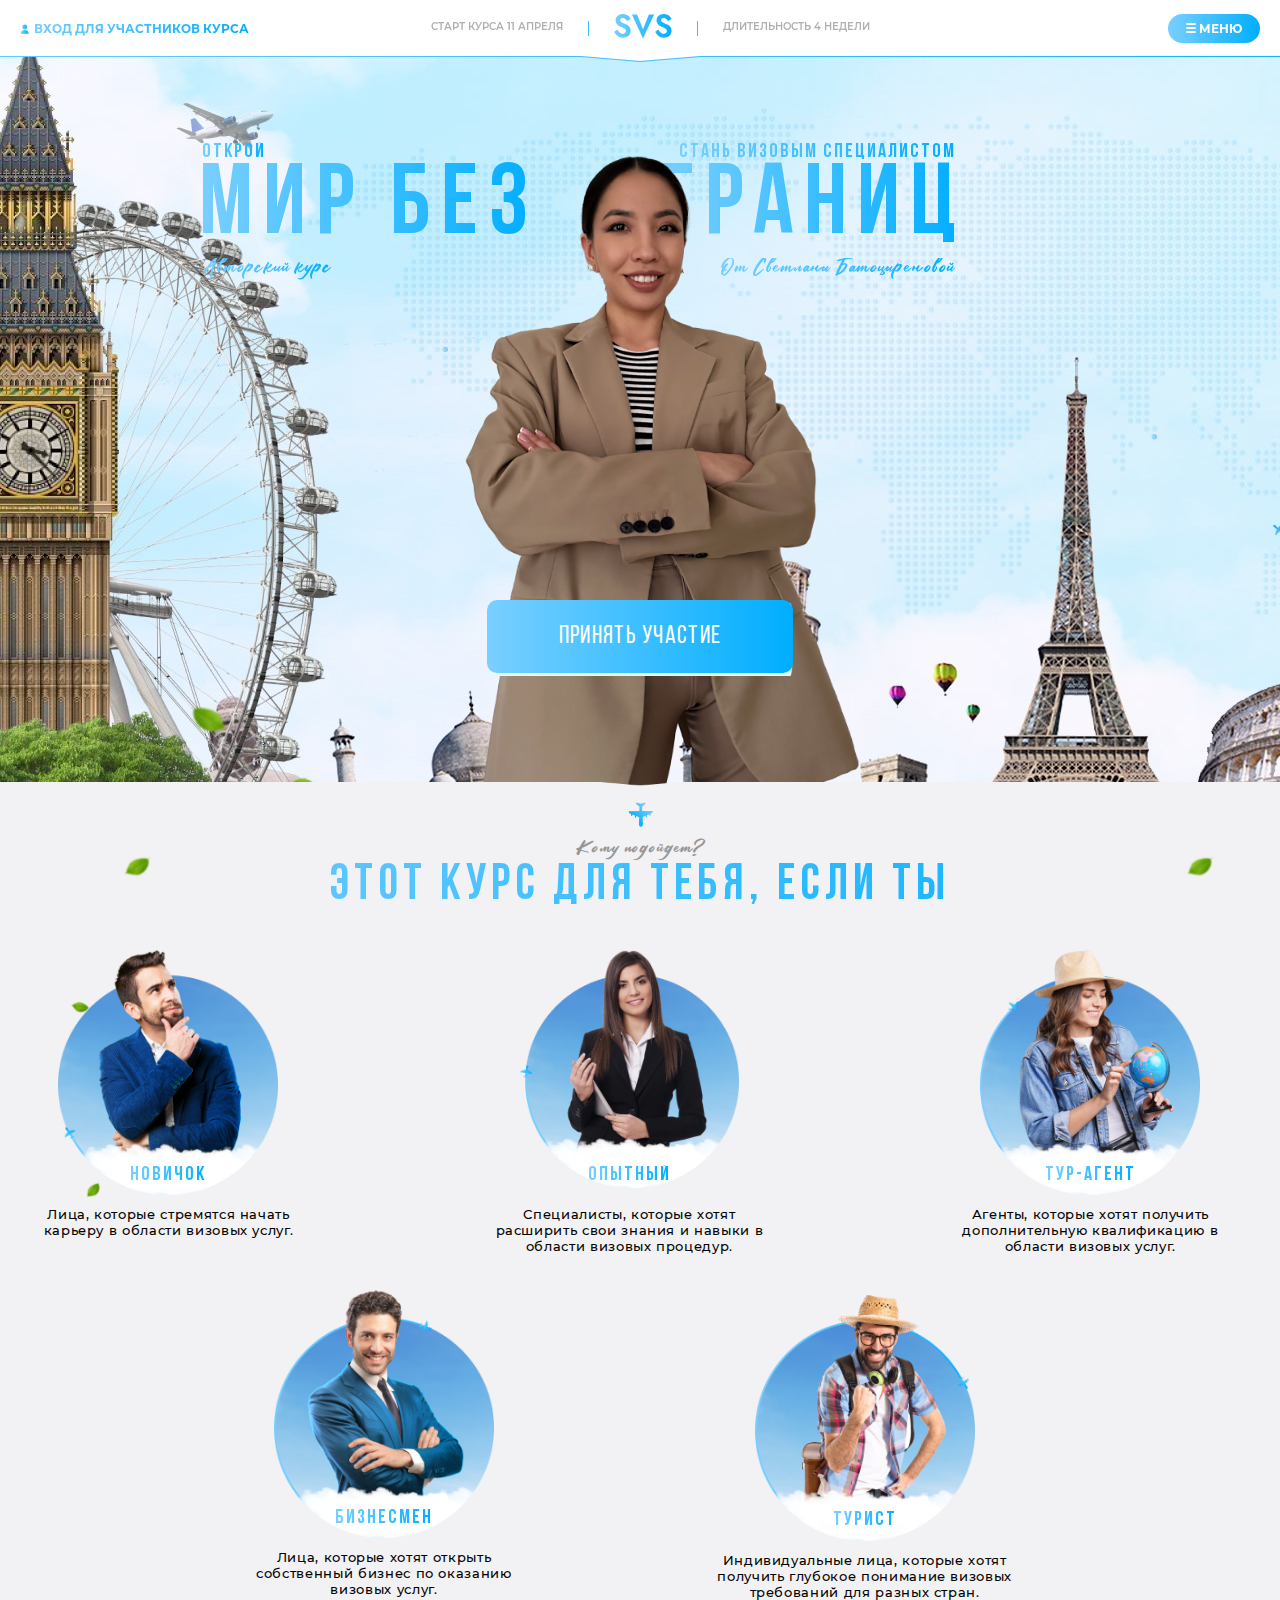
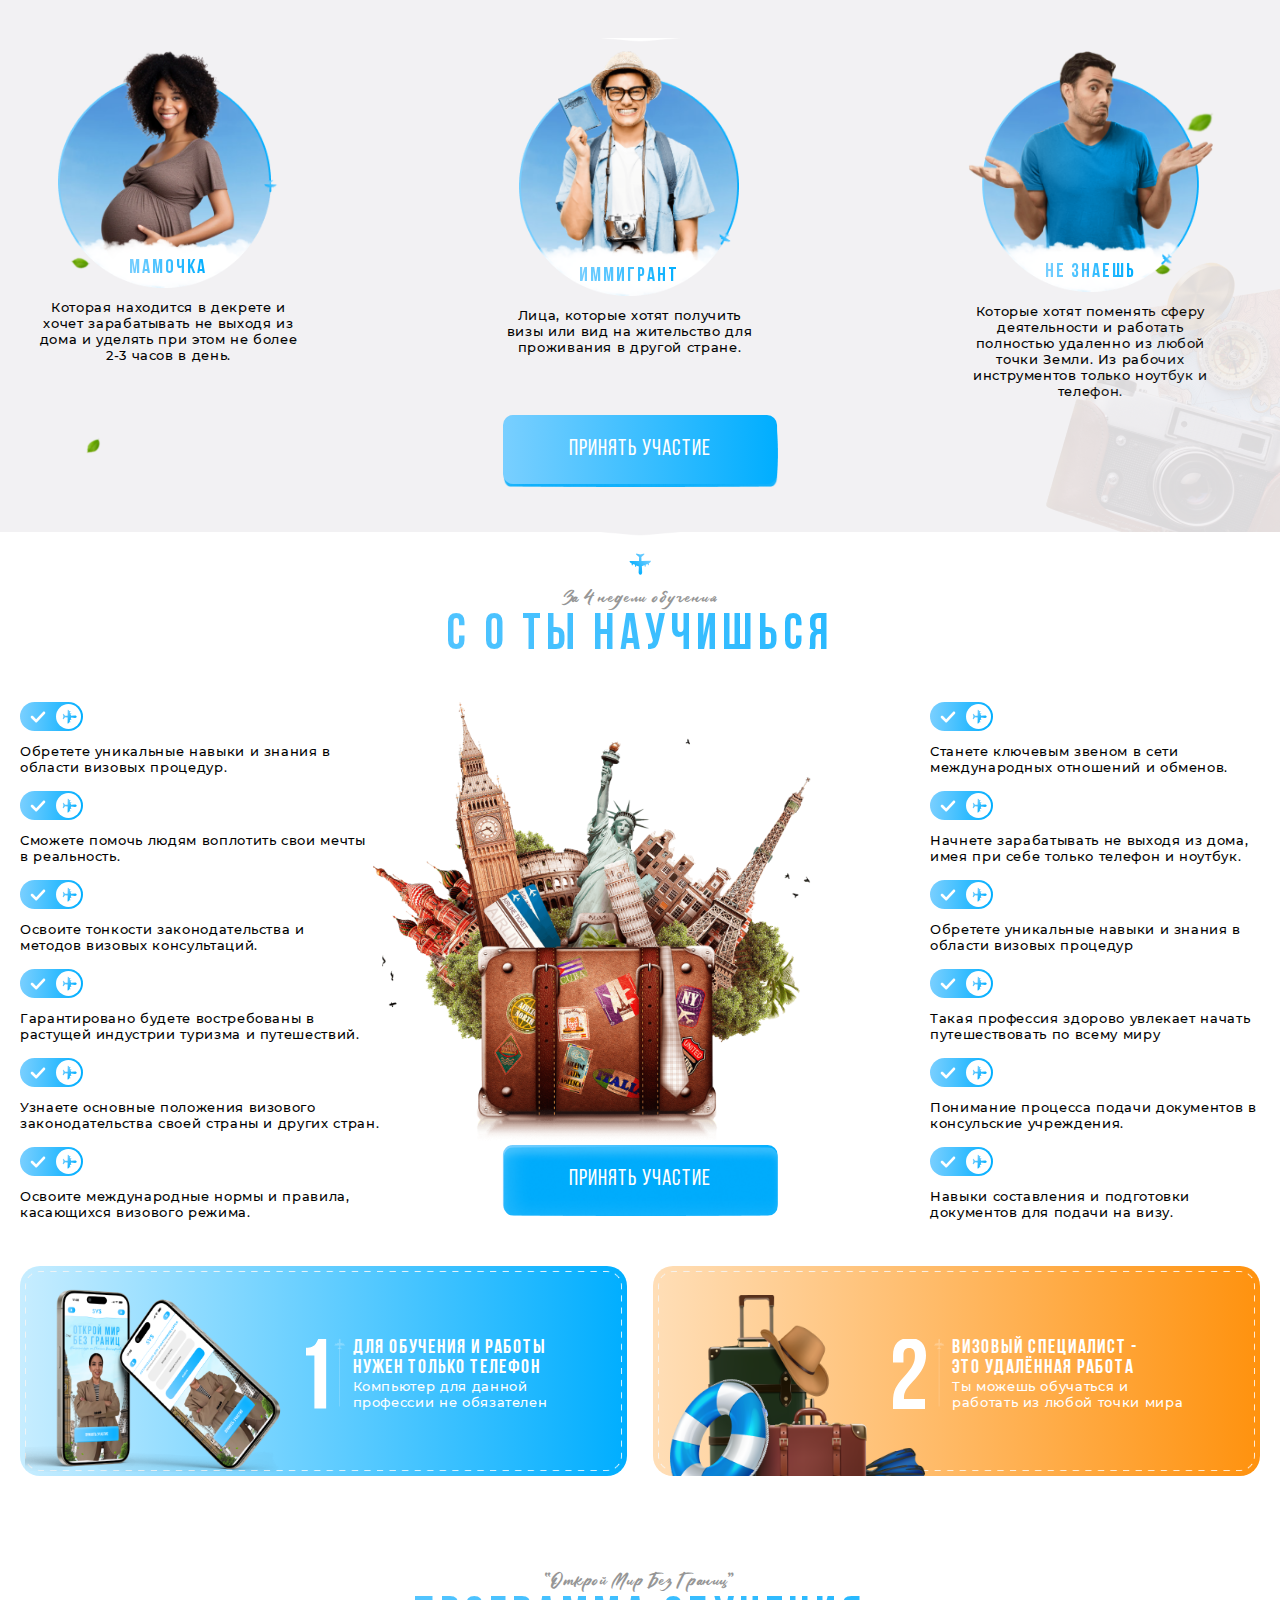
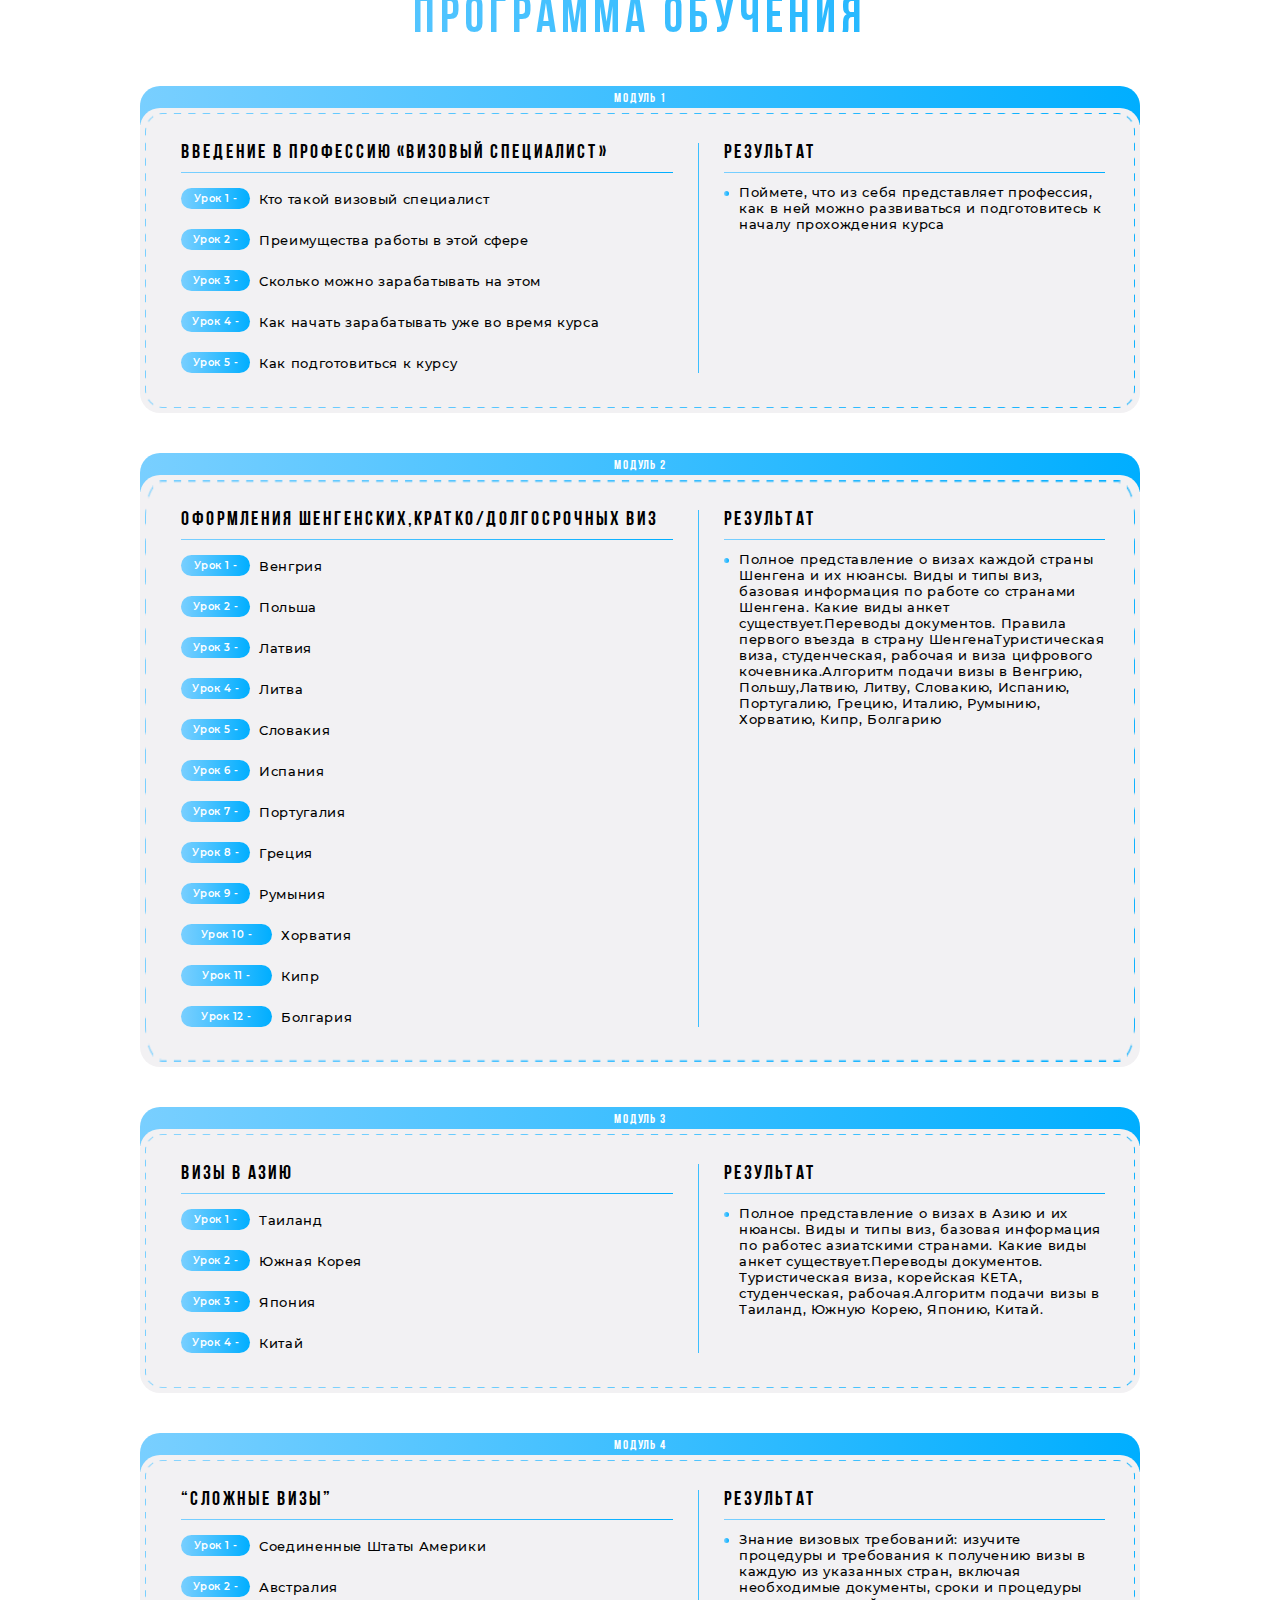
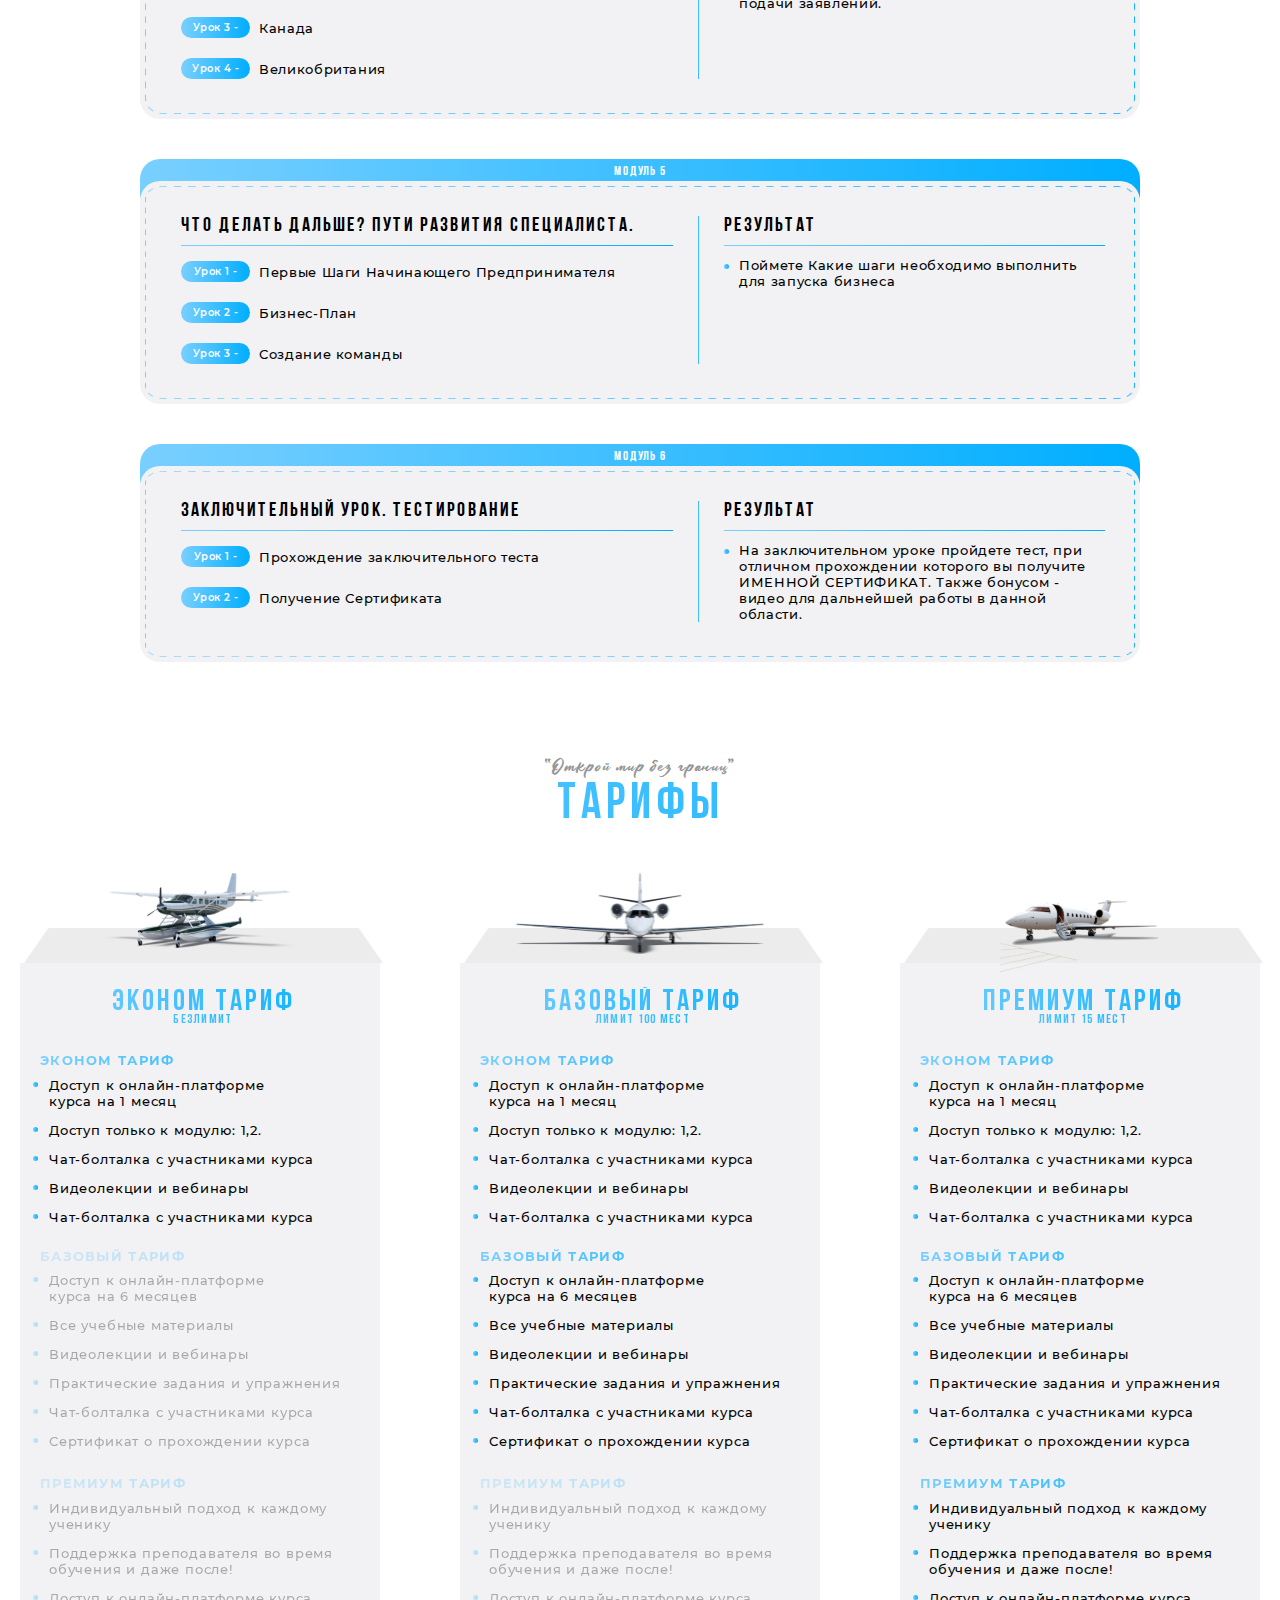
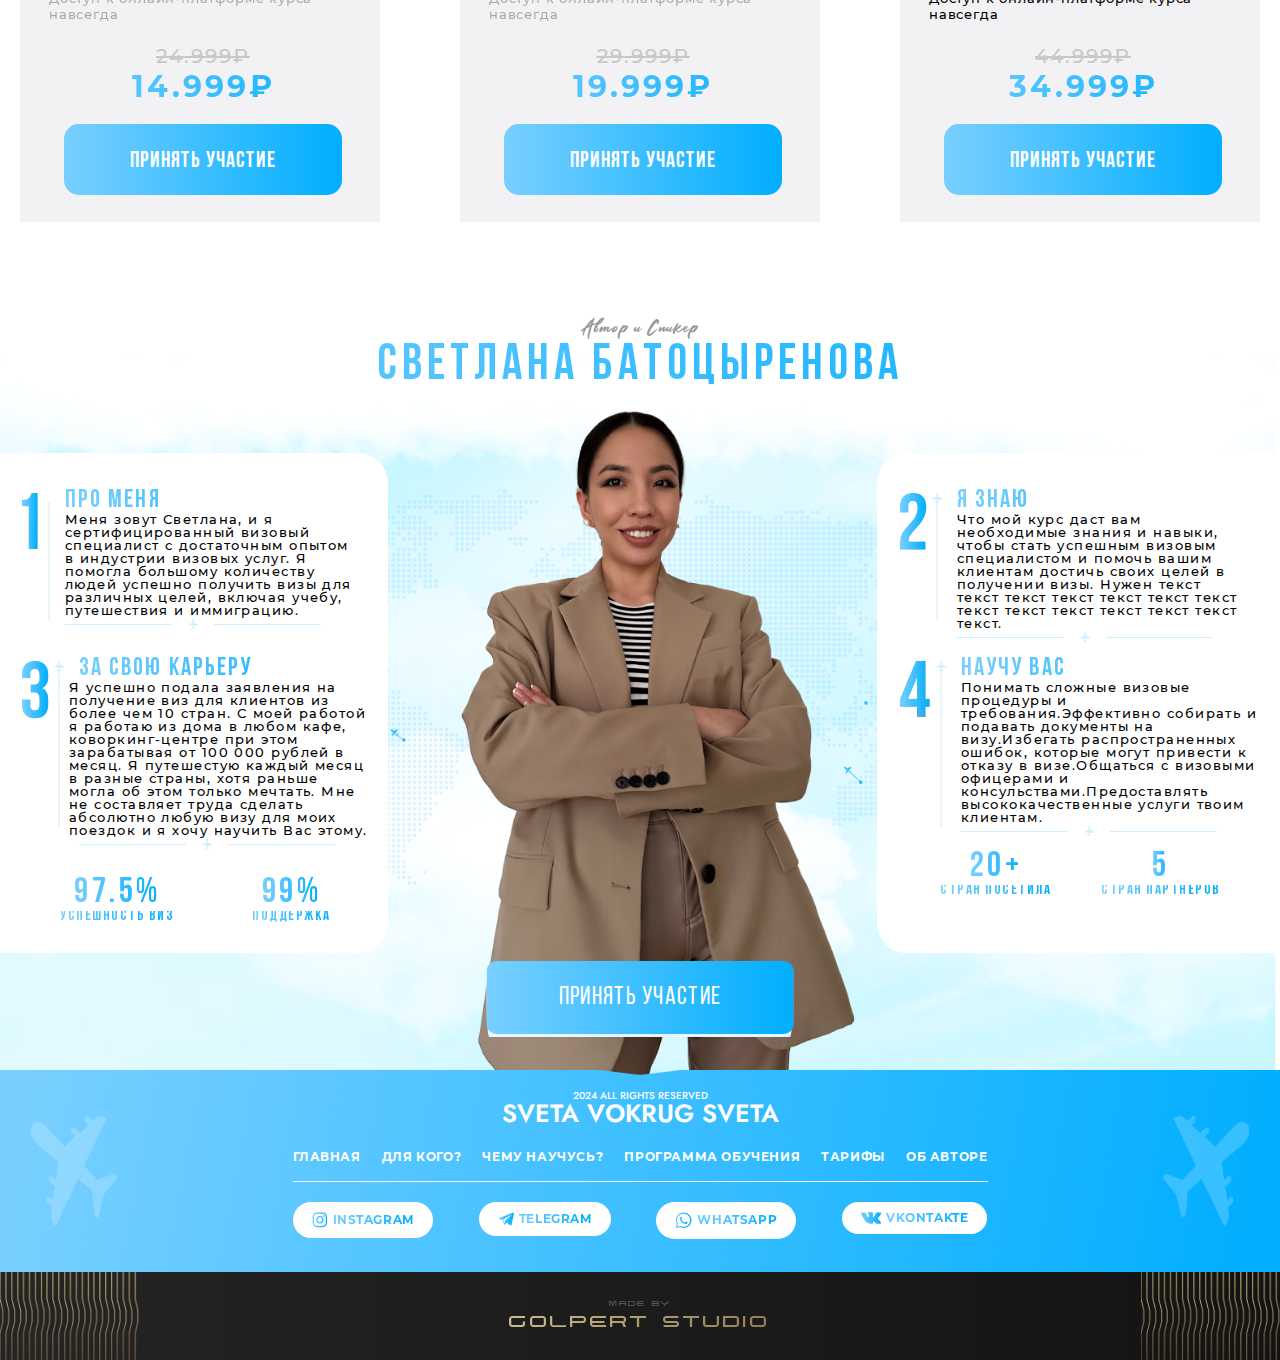
==== commit 53b0dccb: "asfas" ====
--- a/index.html
+++ b/index.html
@@ -103,6 +103,39 @@
       </div>
     </menu>
 
+    <div class="popup__note">
+      <div class="container">
+        <div class="popup__note-inner">
+
+          <h4 class="popup__auth-title">ЗАПИСЬ НА КУРС</h4>
+          <h6 class="popup__auth-subtitle">ОСТАВЬТЕ СВОИ КОНТАКТЫ, МЫ С ВАМИ СВЯЖЕМСЯ</h6>
+          <form class="popup__auth-form">
+            <label for="name"></label>
+            <input class="popup__auth-input" type="text" id="name" name="name" placeholder="ВВЕДИТЕ Ф.И.О"/>
+            <label for="tel"></label>
+            <input class="popup__auth-input" type="tel" id="tel" name="tel"  placeholder="ВАШ НОМЕР ТЕЛЕФОНА"/>
+            <label for="inst"></label>
+            <input class="popup__auth-input" type="text" id="inst" name="inst"  placeholder="ССЫЛКА НА INSTAGRAM"/>
+  
+            <button type="button" class="popup__auth-btn">ОТПРАВИТЬ ЗАЯВКУ</button>
+          </form>
+          <div class="popup__note-secure">
+            <svg width="13" height="17" viewBox="0 0 13 17" fill="none" xmlns="http://www.w3.org/2000/svg">
+              <path d="M6.50033 0.583496C4.3177 0.583496 2.54199 2.3592 2.54199 4.54183V6.91683H1.75033C1.3304 6.91683 0.927672 7.08364 0.63074 7.38058C0.333807 7.67751 0.166992 8.08024 0.166992 8.50016V14.8335C0.166992 15.2534 0.333807 15.6561 0.63074 15.9531C0.927672 16.25 1.3304 16.4168 1.75033 16.4168H11.2503C11.6703 16.4168 12.073 16.25 12.3699 15.9531C12.6668 15.6561 12.8337 15.2534 12.8337 14.8335V8.50016C12.8337 8.08024 12.6668 7.67751 12.3699 7.38058C12.073 7.08364 11.6703 6.91683 11.2503 6.91683H10.4587V4.54183C10.4587 2.3592 8.68295 0.583496 6.50033 0.583496ZM4.12533 4.54183C4.12533 3.23241 5.19091 2.16683 6.50033 2.16683C7.80974 2.16683 8.87533 3.23241 8.87533 4.54183V6.91683H4.12533V4.54183ZM7.29199 13.0309V14.8335H5.70866V13.0309C5.43188 12.8724 5.20964 12.6337 5.07123 12.3464C4.93283 12.059 4.88476 11.7365 4.93337 11.4212C4.98198 11.106 5.12498 10.8129 5.34351 10.5806C5.56205 10.3483 5.84587 10.1877 6.15753 10.1199C6.38903 10.0687 6.62907 10.0702 6.85994 10.1241C7.09081 10.178 7.30663 10.2831 7.49148 10.4316C7.67633 10.58 7.8255 10.7681 7.928 10.9819C8.03049 11.1957 8.08368 11.4297 8.08366 11.6668C8.0832 11.9437 8.00979 12.2156 7.8708 12.455C7.73182 12.6945 7.53218 12.8931 7.29199 13.0309Z" fill="#B2B2B2"/>
+            </svg>
+            <span class="popup__secure-text">ВАШИ ДАННЫЕ В БЕЗОПАСНОСТИ И НЕ БУДУТ ПЕРЕДАНЫ ТРЕТИМ ЛИЦАМ</span>  
+          </div>
+
+        </div>
+        <a class="popup__note-link">
+          <svg width="10" height="11" viewBox="0 0 10 11" fill="none" xmlns="http://www.w3.org/2000/svg">
+            <path d="M0.575758 4.4242L0.646469 4.49491L3.07576 6.9242L3.14647 6.99491L3.21718 6.9242L3.92418 6.2172L3.99489 6.14648L3.92418 6.07577L2.44839 4.59998H6.14997H6.24997C6.53231 4.59998 6.81189 4.6556 7.07274 4.76364C7.33359 4.87169 7.5706 5.03006 7.77025 5.22971C7.96989 5.42935 8.12826 5.66637 8.23631 5.92722C8.34436 6.18807 8.39997 6.46764 8.39997 6.74998C8.39997 7.03233 8.34436 7.3119 8.23631 7.57275C8.12826 7.8336 7.96989 8.07062 7.77025 8.27026C7.5706 8.46991 7.33359 8.62828 7.07274 8.73633C6.81189 8.84437 6.53231 8.89999 6.24997 8.89999H6.14997H3.59997H3.49997H3.39997V8.90837C3.27794 8.929 3.16437 8.98705 3.0757 9.07572C2.96318 9.18824 2.89997 9.34086 2.89997 9.49999C2.89997 9.65912 2.96318 9.81173 3.0757 9.92425C3.16437 10.0129 3.27794 10.071 3.39997 10.0916V10.1H3.49997H3.59997H6.14997H6.24997H6.34997V10.0985C7.20217 10.0731 8.01414 9.72343 8.61878 9.11879C9.22341 8.51415 9.57305 7.70219 9.59848 6.84998H9.59997V6.74998V6.64998H9.59848C9.57305 5.79778 9.22341 4.98581 8.61878 4.38118C8.01414 3.77654 7.20217 3.4269 6.34997 3.40148V3.39998H6.24997H6.14997H2.44839L3.92418 1.9242L3.99489 1.85348L3.92418 1.78277L3.21718 1.07577L3.14647 1.00506L3.07576 1.07577L0.646469 3.50506L0.575758 3.57577L0.505047 3.64648L0.222258 3.92927L0.151547 3.99998L0.222258 4.0707L0.505047 4.35348L0.575758 4.4242Z" fill="#626262" stroke="#626262" stroke-width="0.2"/>
+          </svg>
+          ВЕРНУТЬСЯ НА ГЛАВНУЮ
+        </a>
+      </div>
+    </div>
+
     <div class="popup__auth">
       <div class="container">
         <h4 class="popup__auth-title">АВТОРИЗАЦИЯ ДЛЯ УЧАСТНИКОВ КУРСА</h4>
@@ -116,6 +149,10 @@
           <button type="button" class="popup__auth-btn">ВОЙТИ</button>
         </form>
       </div>
+    </div>
+
+    <div class="popup__lesson">
+      
     </div>
 
     <header class="header">
@@ -185,7 +222,7 @@
             <h4 class="welcome__subtitle">От Светланы Батоцыреновой</h4>
           </div>
 
-          <button class="welcome__btn">
+          <button class="welcome__btn popup__note-btn">
             
             <p>
               ПРИНЯТЬ УЧАСТИЕ
@@ -264,7 +301,7 @@
             </li>
           </ul>
 
-          <button class="for__btn">
+          <button class="for__btn popup__note-btn">
             
             <p>
               ПРИНЯТЬ УЧАСТИЕ
@@ -314,7 +351,7 @@
 
             <img src="img/learn__inner.png" alt="" class="learn__inner-img">
 
-            <button class="for__btn learn__inner-btn">
+            <button class="for__btn learn__inner-btn popup__note-btn">
             
               <p>
                 ПРИНЯТЬ УЧАСТИЕ
@@ -382,7 +419,7 @@
             </div>
           </div>
 
-          <button class="for__btn">
+          <button class="for__btn popup__note-btn">
             
             <p>
               ПРИНЯТЬ УЧАСТИЕ
@@ -803,7 +840,7 @@
               <p class="price__text-old">24.999₽</p>
               <p class="price__text-new">14.999₽</p>
 
-              <button class="tariffs__btn">
+              <button class="tariffs__btn popup__note-btn">
                 <p>
                   ПРИНЯТЬ УЧАСТИЕ
                 </p>
@@ -877,7 +914,7 @@
               <p class="price__text-old">29.999₽</p>
               <p class="price__text-new">19.999₽</p>
 
-              <button class="tariffs__btn">
+              <button class="tariffs__btn popup__note-btn">
                 <p>
                   ПРИНЯТЬ УЧАСТИЕ
                 </p>
@@ -951,7 +988,7 @@
               <p class="price__text-old">44.999₽</p>
               <p class="price__text-new">34.999₽</p>
 
-              <button class="tariffs__btn">
+              <button class="tariffs__btn popup__note-btn">
                 <p>
                   ПРИНЯТЬ УЧАСТИЕ
                 </p>
@@ -1032,7 +1069,7 @@
                   <p class="price__text-old">24.999₽</p>
                   <p class="price__text-new">14.999₽</p>
     
-                  <button class="tariffs__btn">
+                  <button class="tariffs__btn popup__note-btn">
                     <p>
                       ПРИНЯТЬ УЧАСТИЕ
                     </p>
@@ -1108,7 +1145,7 @@
                   <p class="price__text-old">29.999₽</p>
                   <p class="price__text-new">19.999₽</p>
     
-                  <button class="tariffs__btn">
+                  <button class="tariffs__btn popup__note-btn">
                     <p>
                       ПРИНЯТЬ УЧАСТИЕ
                     </p>
@@ -1184,7 +1221,7 @@
                   <p class="price__text-old">44.999₽</p>
                   <p class="price__text-new">34.999₽</p>
     
-                  <button class="tariffs__btn">
+                  <button class="tariffs__btn popup__note-btn">
                     <p>
                       ПРИНЯТЬ УЧАСТИЕ
                     </p>
@@ -1216,7 +1253,7 @@
           <div class="about__content mobile">
 
             <img src="img/author.png" alt="" class="about__content-img">                 
-            <button class="welcome__btn">
+            <button class="welcome__btn popup__note-btn">
               
               <p>
                 ПРИНЯТЬ УЧАСТИЕ
@@ -1282,7 +1319,7 @@
             <div class="about__content">
 
               <img src="img/author.png" alt="" class="about__content-img">                 
-              <button class="welcome__btn">
+              <button class="welcome__btn popup__note-btn">
                 
                 <p>
                   ПРИНЯТЬ УЧАСТИЕ
--- a/css/style.css
+++ b/css/style.css
@@ -115,8 +115,11 @@
 
 .header {
   background: url("../img/header__back.png") no-repeat center;
-  position: relative;
+  position: fixed;
+  top: -5px;
+  width: 100%;
   z-index: 99;
+  
 }
 
 .header__inner {
@@ -148,16 +151,124 @@
 
 /*/ header-menu /*/
 
-.header__menu, .popup__auth{
+.header__menu, .popup__auth, .popup__note{
   position: fixed;
   width: 100%;
-  top: 60px;
+  top: 54px;
   z-index: 98;
-  height: calc(100svh - 60px);
+  height: calc(100svh - 50px);
   background: #fff;
   transition: .3s all ease;
   transform: translateY(-110%);
 }
+
+/*/ popup-note /*/
+
+.popup__note{
+  background: transparent;
+  backdrop-filter: blur(50px);
+}
+
+.popup__note .container{
+  display: flex;
+  flex-direction: column;
+  justify-content: center;
+  align-items: center;
+  height: 100%;
+}
+
+.popup__note-inner{
+  background: #fff;
+  border-radius: 10px;
+  padding: 38px 22px;
+  display: flex;
+  flex-direction: column;
+  align-items: center;
+  margin-top: 55px;
+  position: relative;
+  z-index: 1;
+}
+
+.popup__note .popup__auth-subtitle{
+  margin: 0px 0 13px;
+}
+
+.popup__note .popup__auth-form{
+  min-width: 308px;
+}
+
+.popup__secure-text{
+  max-width: 213px;
+  display: block;
+  font-weight: bold;
+  font-family: "Montserrat", sans-serif;
+  font-size: 10px;
+  color: #b2b2b2;
+  text-align: center;
+}
+
+.popup__note-secure{
+  display: flex;
+  align-items: center;
+  gap: 5px;
+  margin-top: 10px;
+}
+
+.popup__note-link{
+  margin-top: 70px;
+  background: #FFFFFF;
+  border-radius: 40px;
+  padding: 16px 23px;
+  display: flex;
+  align-items: center;
+  gap: 5px;
+  color: #626262;
+  font-weight: bold;
+  font-family: "Montserrat", sans-serif;
+  font-size: 10px;
+}
+
+.popup__note-link:hover{
+  opacity: 0.7;
+}
+
+.popup__note .popup__auth-btn::after{
+  content: '';
+  color: #FE0000;
+  font-size: 8px;
+  font-weight: 500;
+  font-family: "Montserrat", sans-serif;
+  position: absolute;
+  top: -14px;
+  transform: translate(-50%, 0%);
+  left: 50%;
+  min-width: 205px;
+  opacity: 0;
+  transition: .3s all ease;
+
+}
+.popup__note .popup__auth-btn.error-name::after{
+  content: 'ЗАПОЛНИТЕ ФОРМУ “Ф.И.О”';
+  opacity: 1;
+}
+.popup__note .popup__auth-btn.error-tel::after{
+  content: 'ЗАПОЛНИТЕ ФОРМУ “НОМЕР ТЕЛЕФОНА””';
+  opacity: 1;
+}
+.popup__note .popup__auth-btn.error-inst::after{
+  content: 'ЗАПОЛНИТЕ ФОРМУ “ССЫЛКА НА INSTAGRAM”';
+  opacity: 1;
+}
+.popup__note .popup__auth-btn.success::after{
+  content: 'Успешно!';
+  opacity: 1;
+  font-size: 10px;
+  color: green;
+}
+
+/*/ popup-note /*/
+
+
 
 /*/ popup-auth /*/
 
@@ -275,7 +386,7 @@
 }
 
 
-.header__menu.active, .popup__auth.active{
+.header__menu.active, .popup__auth.active, .popup__note.active{
   
   transform: translateY(0%);
 }
@@ -398,6 +509,10 @@
   cursor: pointer;
 }
 
+.main{
+  margin-top: 63px;
+}
+
 .welcome {
   overflow: hidden;
   position: relative;
@@ -1827,6 +1942,29 @@
     left: -50px;
     top: 5px;
   }
+
+  .header__menu:before{
+    width: 100px;
+    height: 90px;
+    left: 20px;
+    top: 30px;
+  }
+  .header__menu:after{
+    width: 100px;
+    height: 90px;
+    right: 20px;
+    top: 30px;
+  }
+  .popup__auth:before{
+    width: 100px;
+    height: 90px;
+    top: 107px;
+  }
+  .popup__auth:after{
+    width: 100px;
+    height: 90px;
+    top: 107px;
+  }
 }
 
 @media (max-width: 1080px) {
@@ -2146,15 +2284,42 @@
   .footer__bottom-img {
     height: 78px;
   }
+  .header__menu.active ~ .header .header__list{
+    margin-right: 109px;
+  }
+
+  .header__menu:before{
+    content: unset;
+  }
+  .header__menu:after{
+    content: unset;
+  }
+  .header__menu .container {
+    padding-top: 33px;
+}
+  .popup__auth:before{
+    left: 55px;
+  }
+  .popup__auth:after{
+    right: 55px;
+  }
+ 
 }
 
 @media (max-width: 768px) {
   .header__btn-auth span,
-  .header__menu span {
+  .header__menu-btn span {
     display: none;
   }
   .header__list {
     margin-right: 0px;
+    
+  }
+  .header__menu.active ~ .header .header__list{
+    margin-right: 0px;
+  }
+  .popup__auth.active ~ .header .header__list{
+    margin-left: 0px;
   }
   .header__btn-auth {
     background: linear-gradient(90deg, #79cfff 0%, #00aeff 100%);
@@ -2541,4 +2706,32 @@
   font-size: 16px;
   letter-spacing: calc(16px / 10);
 }
-}
+
+.popup__auth:before{
+ content: unset;
+}
+.popup__auth:after{
+  content: unset;
+}
+.header__menu .container{
+  display: flex;
+  justify-content: center;
+  flex-direction: row-reverse;
+}
+.header__menu .footer__top-line{
+  width: 1px;
+  min-width: 1px;
+  margin-right: 27px;
+}
+.header__menu .footer__soc-link {
+  padding: 0;
+  width: 137px;
+  height: 30px;
+  justify-content: center;
+}
+.header__menu .footer__nav-list{
+  gap: 29px;
+  margin-top: -5px;
+
+}
+}
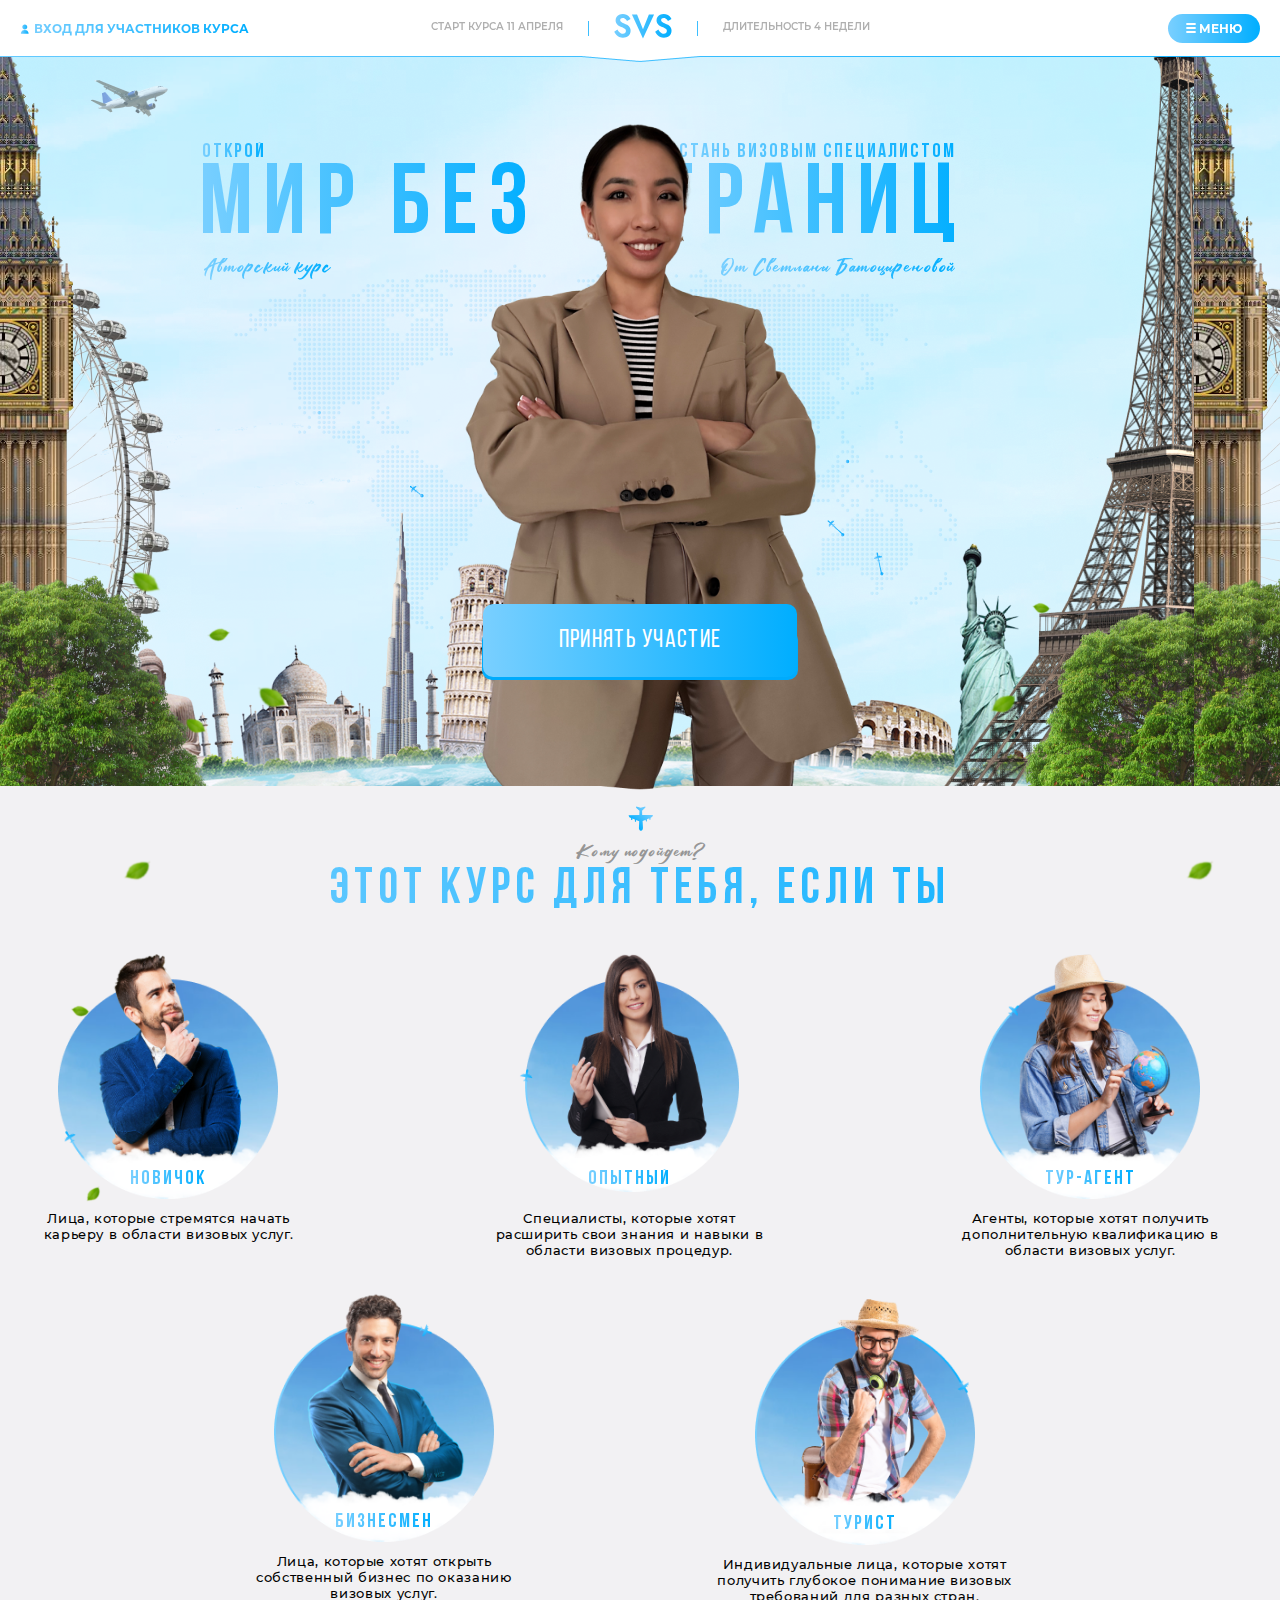
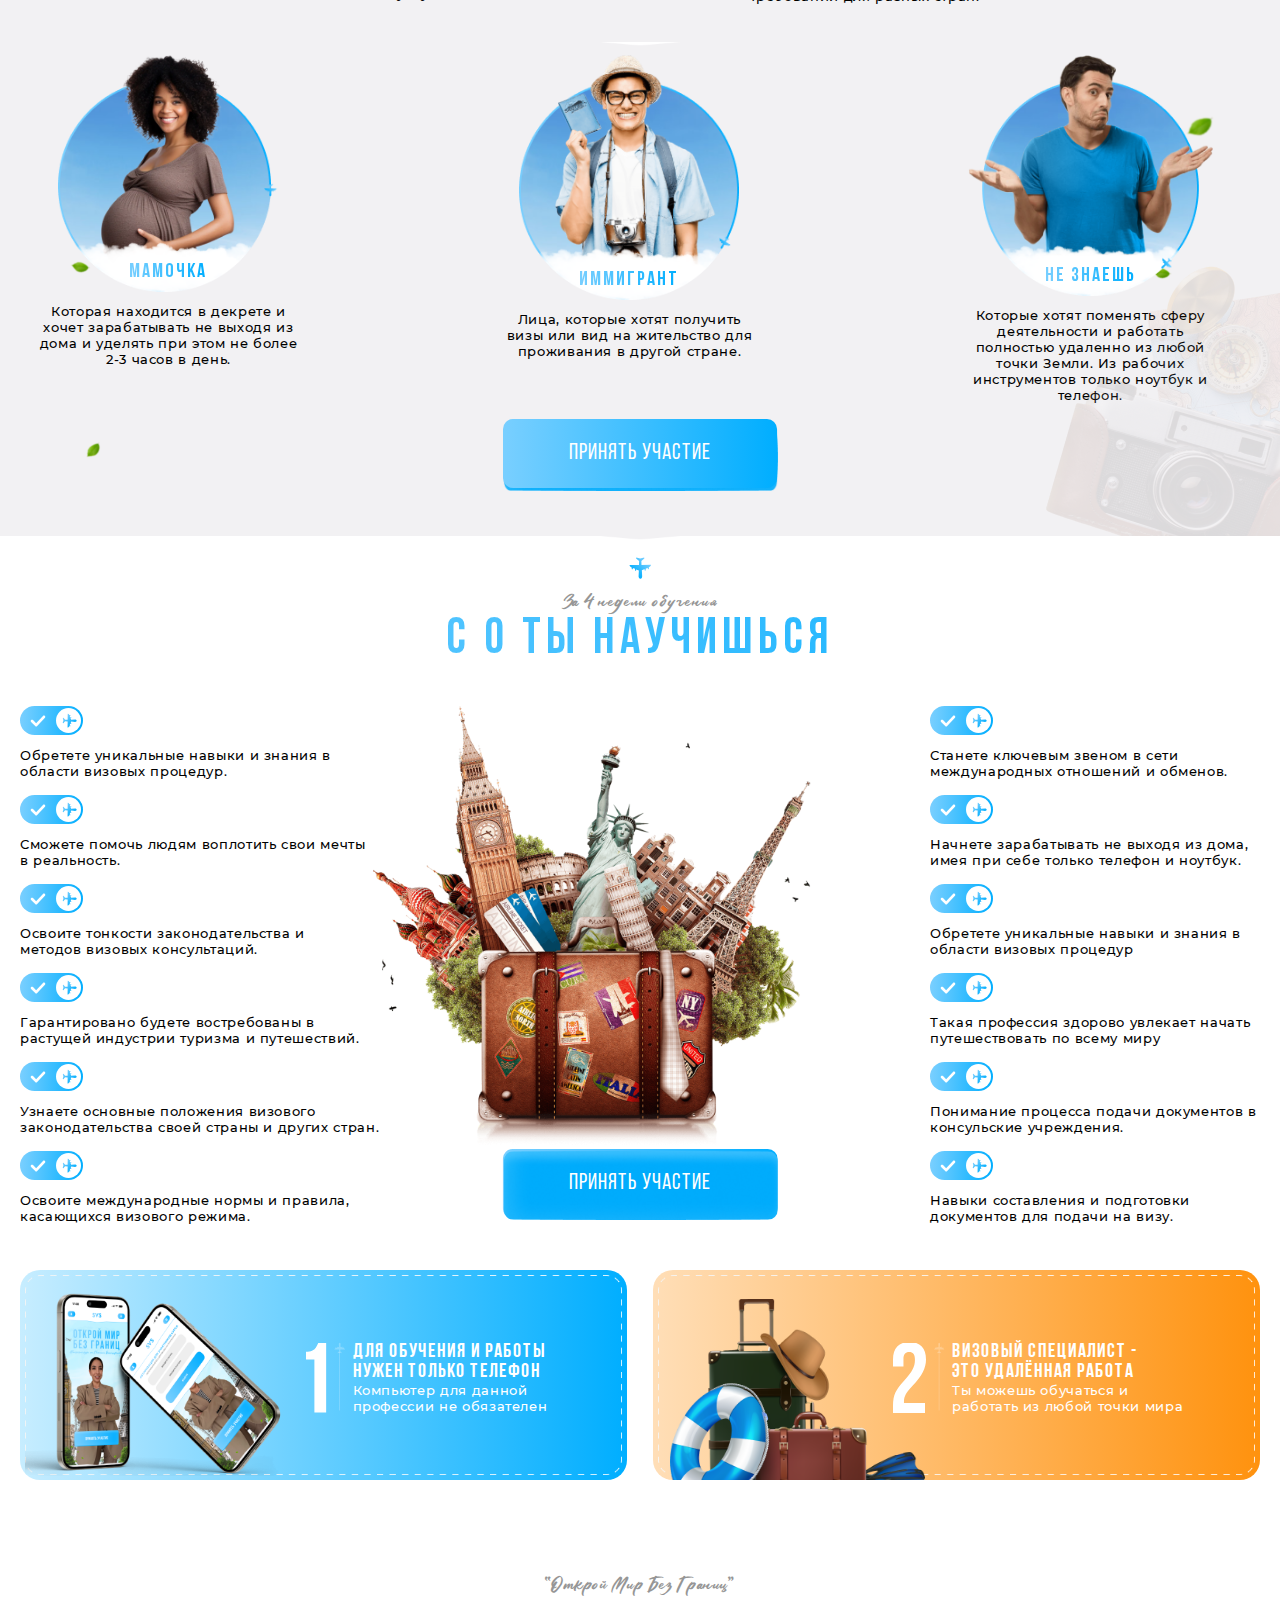
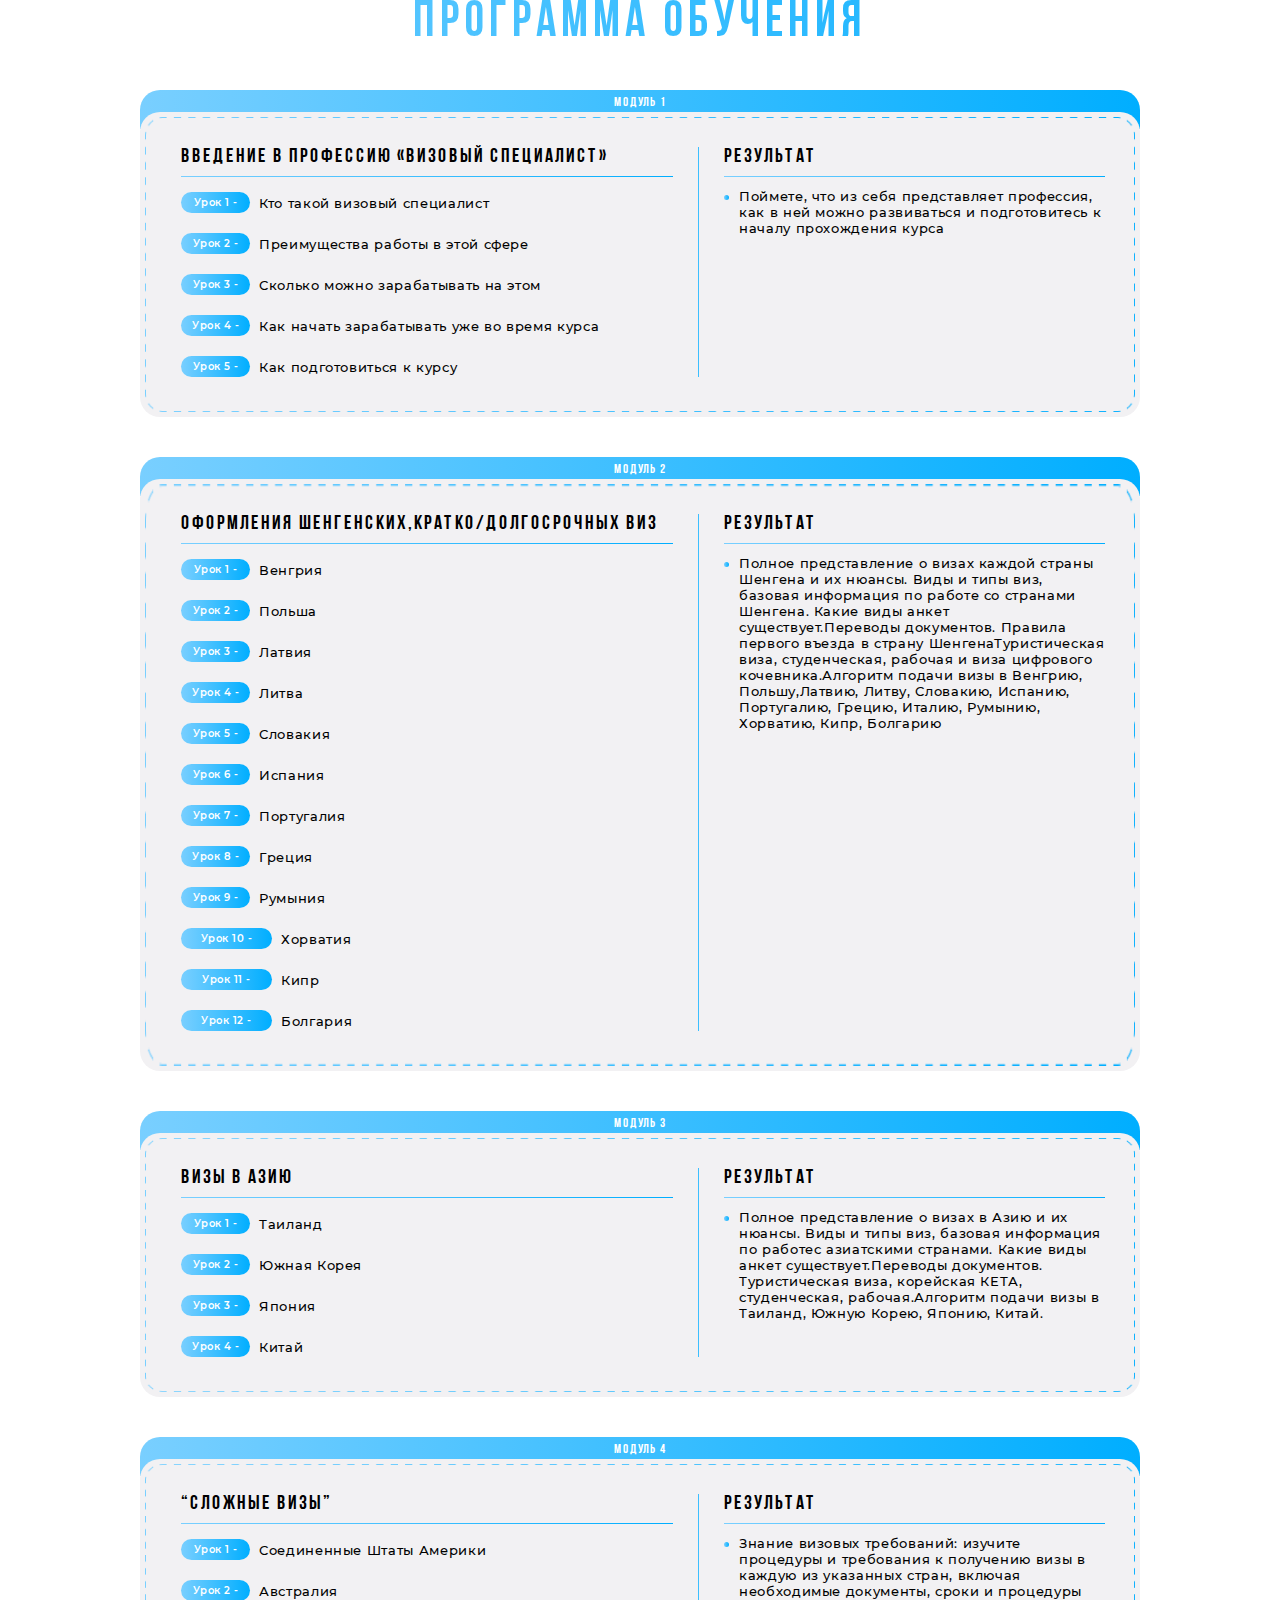
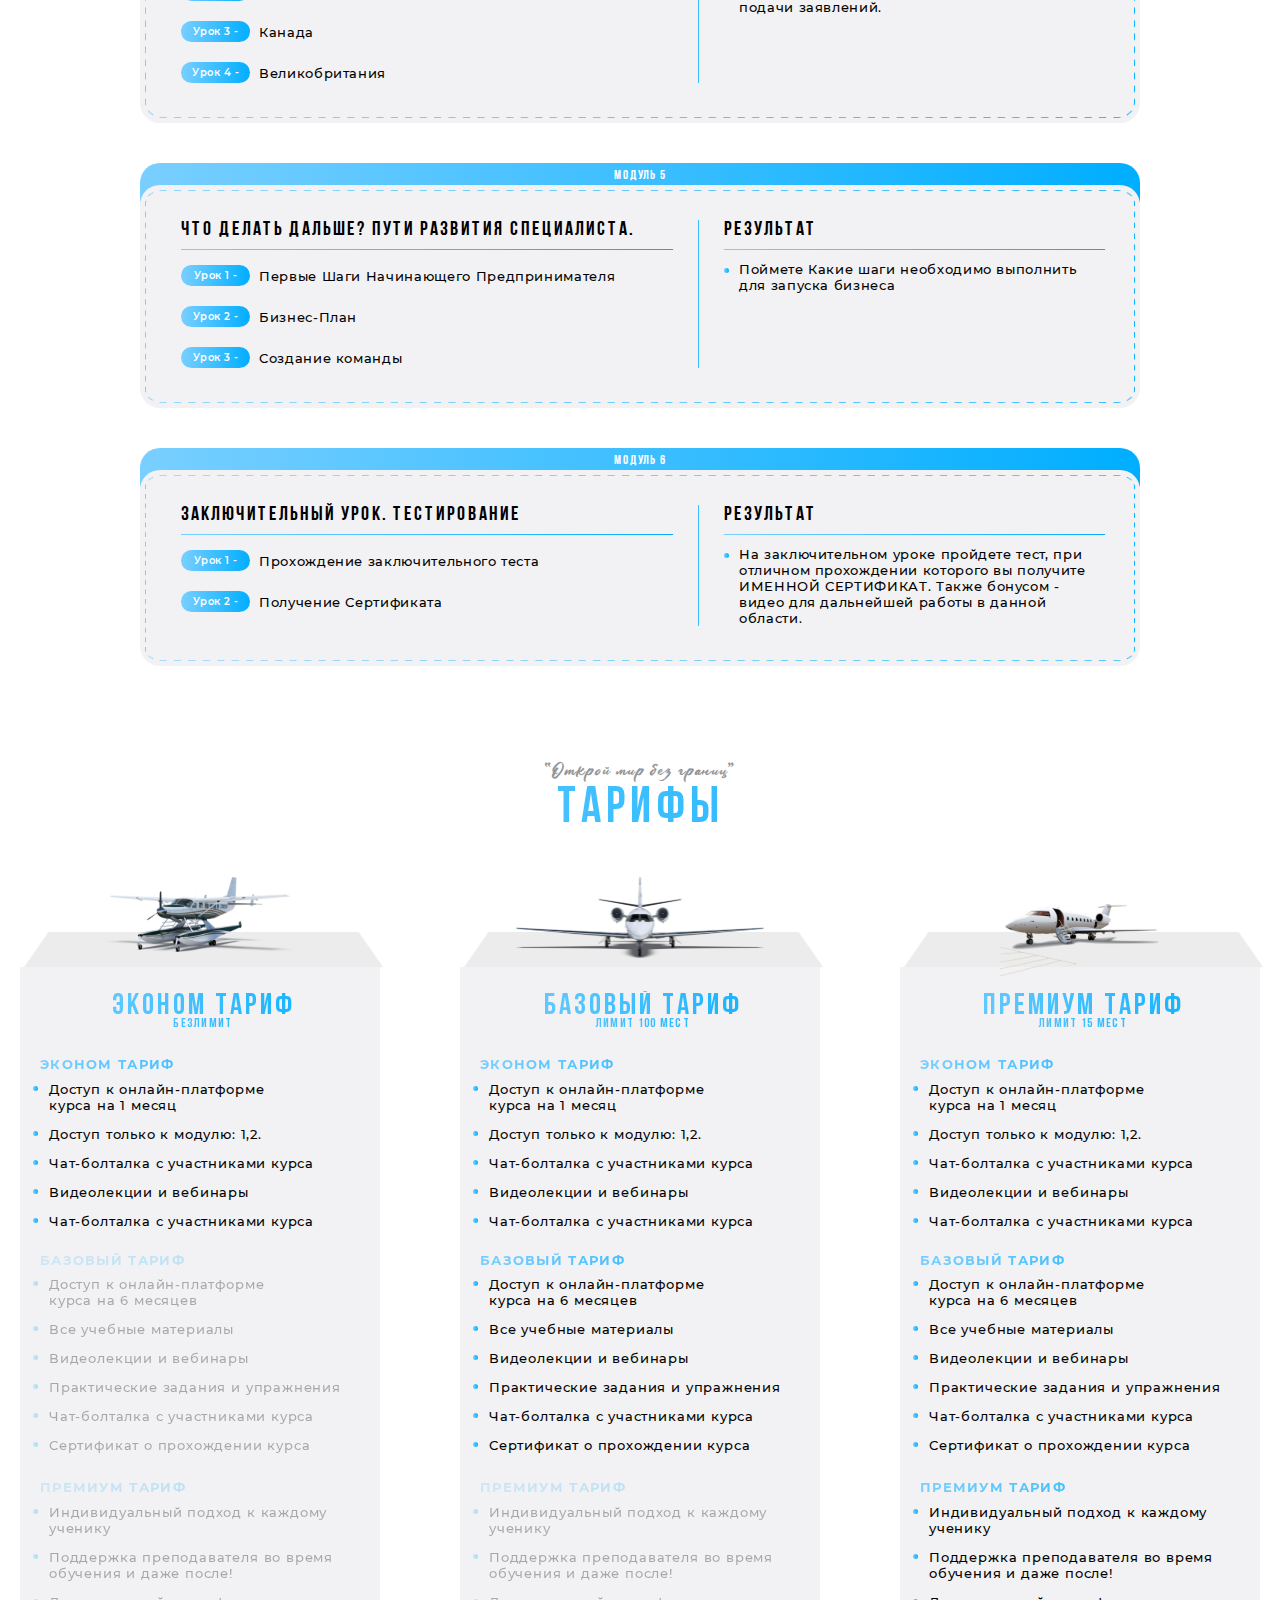
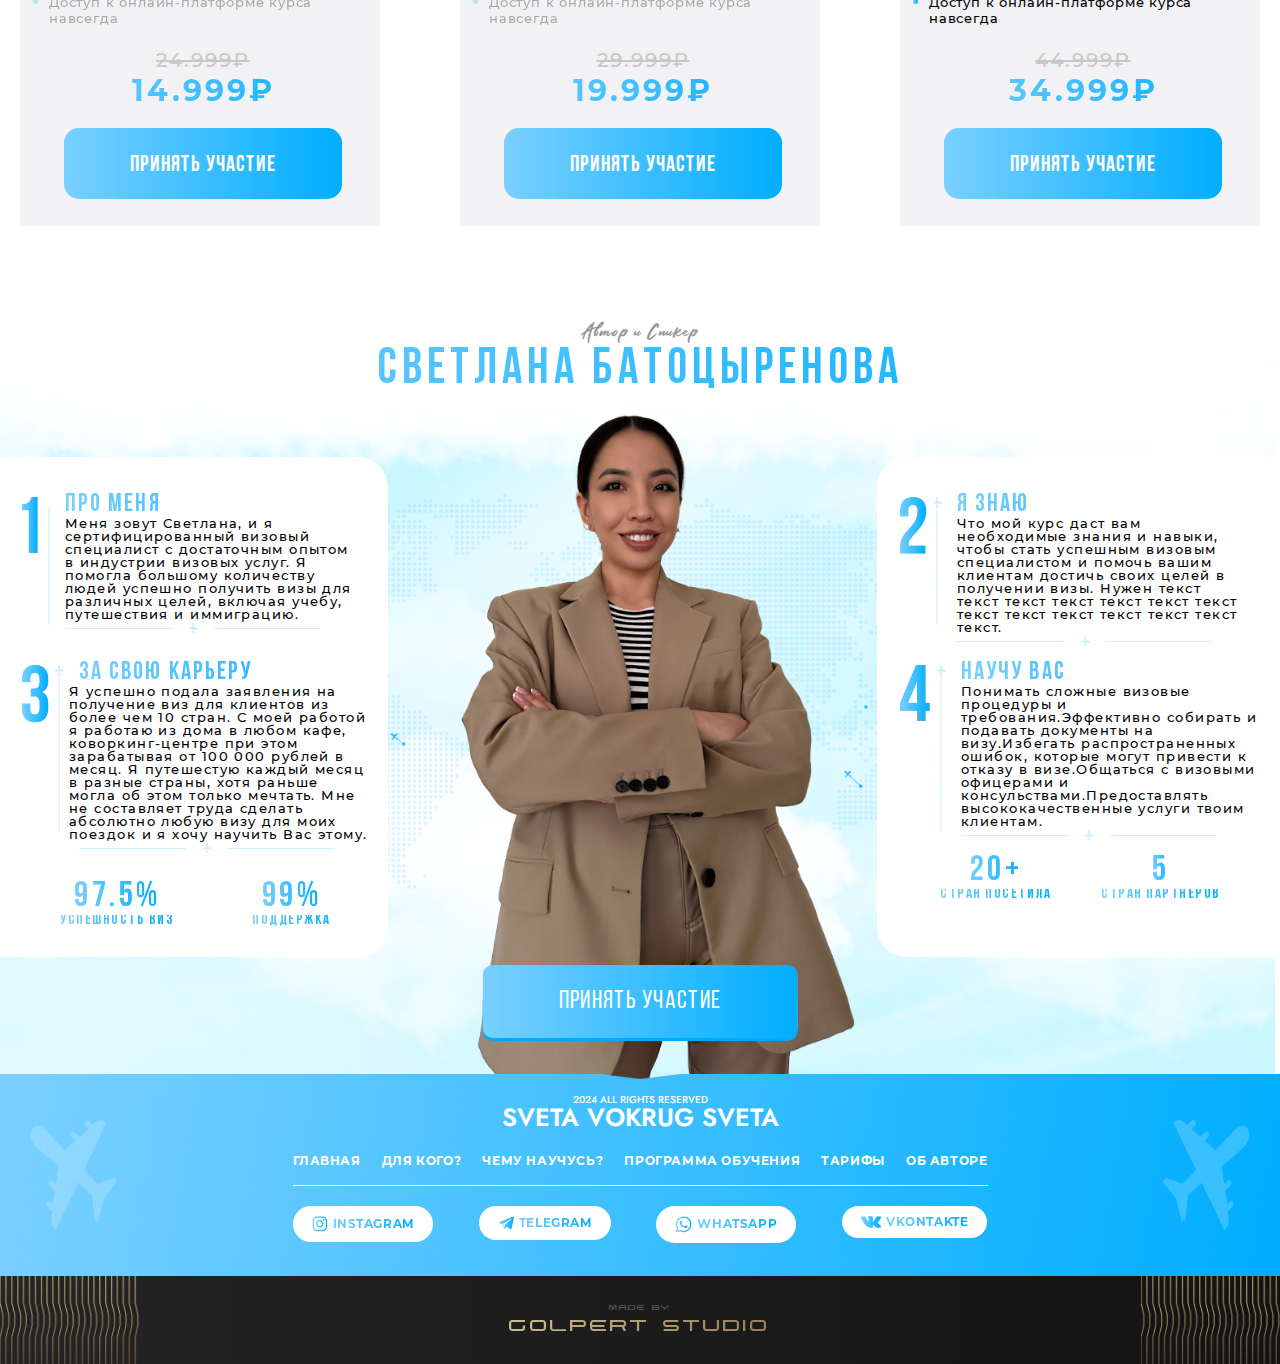
==== commit 85b2ae7a: "safsa" ====
--- a/index.html
+++ b/index.html
@@ -30,6 +30,7 @@
 
 
     <menu class="header__menu">
+      <img src="img/header__menu-back.svg" alt="" class="header__menu-back">
       <div class="container">
         
         <nav class="footer__nav">
@@ -137,6 +138,7 @@
     </div>
 
     <div class="popup__auth">
+      <img src="img/header__menu-back.svg" alt="" class="header__menu-back">
       <div class="container">
         <h4 class="popup__auth-title">АВТОРИЗАЦИЯ ДЛЯ УЧАСТНИКОВ КУРСА</h4>
         <h6 class="popup__auth-subtitle">АВТОРИЗИРУЙТЕСЬ ДЛЯ ВХОДА НА ПЛАТФОРМУ</h6>
@@ -151,9 +153,6 @@
       </div>
     </div>
 
-    <div class="popup__lesson">
-      
-    </div>
 
     <header class="header">
       <div class="container">
@@ -228,7 +227,6 @@
               ПРИНЯТЬ УЧАСТИЕ
             </p>
 
-            <img src="img/welcome__btn-back.png" alt="" class="welcome__btn-back">
             
           </button>
 
@@ -1259,7 +1257,6 @@
                 ПРИНЯТЬ УЧАСТИЕ
               </p>
 
-              <img src="img/welcome__btn-back.png" alt="" class="welcome__btn-back">
             </button>
 
           </div>
@@ -1328,7 +1325,6 @@
 
   
 
-                <img src="img/welcome__btn-back.png" alt="" class="welcome__btn-back">
               </button>
 
             </div>
@@ -1561,6 +1557,9 @@
         
     </footer>
 
+    <div class="popup__lesson">
+    </div>
+
     <script src="https://cdn.jsdelivr.net/npm/swiper@11/swiper-bundle.min.js"></script>
     <script src="js/main.js"></script>
 
--- a/css/style.css
+++ b/css/style.css
@@ -151,7 +151,7 @@
 
 /*/ header-menu /*/
 
-.header__menu, .popup__auth, .popup__note{
+.header__menu, .popup__auth, .popup__note, .popup__lesson{
   position: fixed;
   width: 100%;
   top: 54px;
@@ -160,6 +160,22 @@
   background: #fff;
   transition: .3s all ease;
   transform: translateY(-110%);
+}
+
+.header__menu, .popup__auth{
+  height: max-content;
+}
+
+.header__menu .container{
+  position: relative;
+  display: block;
+}
+
+.header__menu-back{
+  position: absolute;
+  bottom: -4px;
+
+  width: 100%;
 }
 
 /*/ popup-note /*/
@@ -299,6 +315,13 @@
   display: flex;align-items: center;
   flex-direction: column;
   padding-top: 30px;
+  padding-bottom: 30px;
+}
+
+.popup__auth .header__menu-back{
+  z-index: -1;
+  bottom: -5.5px;
+  height: calc(100% + 5.5px);
 }
 
 .popup__auth-form{
@@ -386,7 +409,7 @@
 }
 
 
-.header__menu.active, .popup__auth.active, .popup__note.active{
+.header__menu.active, .popup__auth.active, .popup__note.active, .popup__lesson.active{
   
   transform: translateY(0%);
 }
@@ -426,7 +449,7 @@
   opacity: 0.6;
 }
 
-.header__menu .footer__soc-link::before{
+.header__menu .footer__soc-link::before, .popup__lesson-link::before{
   opacity: 0;
   background: linear-gradient(355deg, #85d3ff 0%, #00aeff 100%);
   box-shadow: 13px -2px 22px rgba(255, 255, 255, 0.12) inset;
@@ -441,7 +464,7 @@
   left: 0px;
 }
 
-.header__menu .footer__soc-link:hover::before{
+.header__menu .footer__soc-link:hover::before, .popup__lesson-link:hover::before{
   opacity: 1;
 }
 
@@ -453,6 +476,7 @@
 .header__menu .container{
   max-width: 734px;
   padding-top: 27px;
+  padding-bottom: 31px;
 }
 
 .header__menu .footer__nav-link{
@@ -482,6 +506,7 @@
   gap: 25px;
   margin-right: 116px;
 }
+
 
 .header__item-text {
   font-size: 10px;
@@ -1420,7 +1445,7 @@
   letter-spacing: calc(25px / 10);
 }
 
-.header__btn-auth::before, .header__menu-btn::before{
+.header__btn-auth::before{
   content: unset;
 }
 
@@ -1496,7 +1521,7 @@
   opacity: 0;
   background: linear-gradient(355deg, #fff 0%, #fff 100%);
   box-shadow: 13px -2px 22px rgba(255, 255, 255, 0.12) inset;
-  filter: blur(25px);
+  filter: blur(35px);
   background-size: 100% 100%;
   content: "";
   position: absolute;
@@ -1559,15 +1584,37 @@
   }
   .welcome__back-img {
     left: 51.7%;
-    bottom: -42px;
-  }
+    bottom: -6px;
+  }
+  .welcome::before{
+    background: url(../img/welcome__back-laptop.png);
+    top: -99px;
+
+    height: calc(100% + 100px);
+  }
+
   .welcome__btn {
-    margin-top: 319px;
+    margin-top: 323px;
     font-size: 25px;
     letter-spacing: calc(25px / 19);
-    padding: 24px 72px;
+    padding: 24px 76px;
     border-radius: 10px;
   }
+  .welcome__btn::after{
+    background: linear-gradient(90deg, #00ABFC 63%, #00ABFC 100%);
+    content: '';
+    position: absolute;
+    width: calc(100% + 1px);
+    bottom: -3px;
+    height: 50px;
+    left: -0.5px;
+    border-radius: 10px;
+    z-index: -1;
+  }
+  .about__content .welcome__btn::after{
+    width: calc(100% + 0.5px);
+  }
+  
   .welcome__btn-back {
     width: 100%;
     height: 100%;
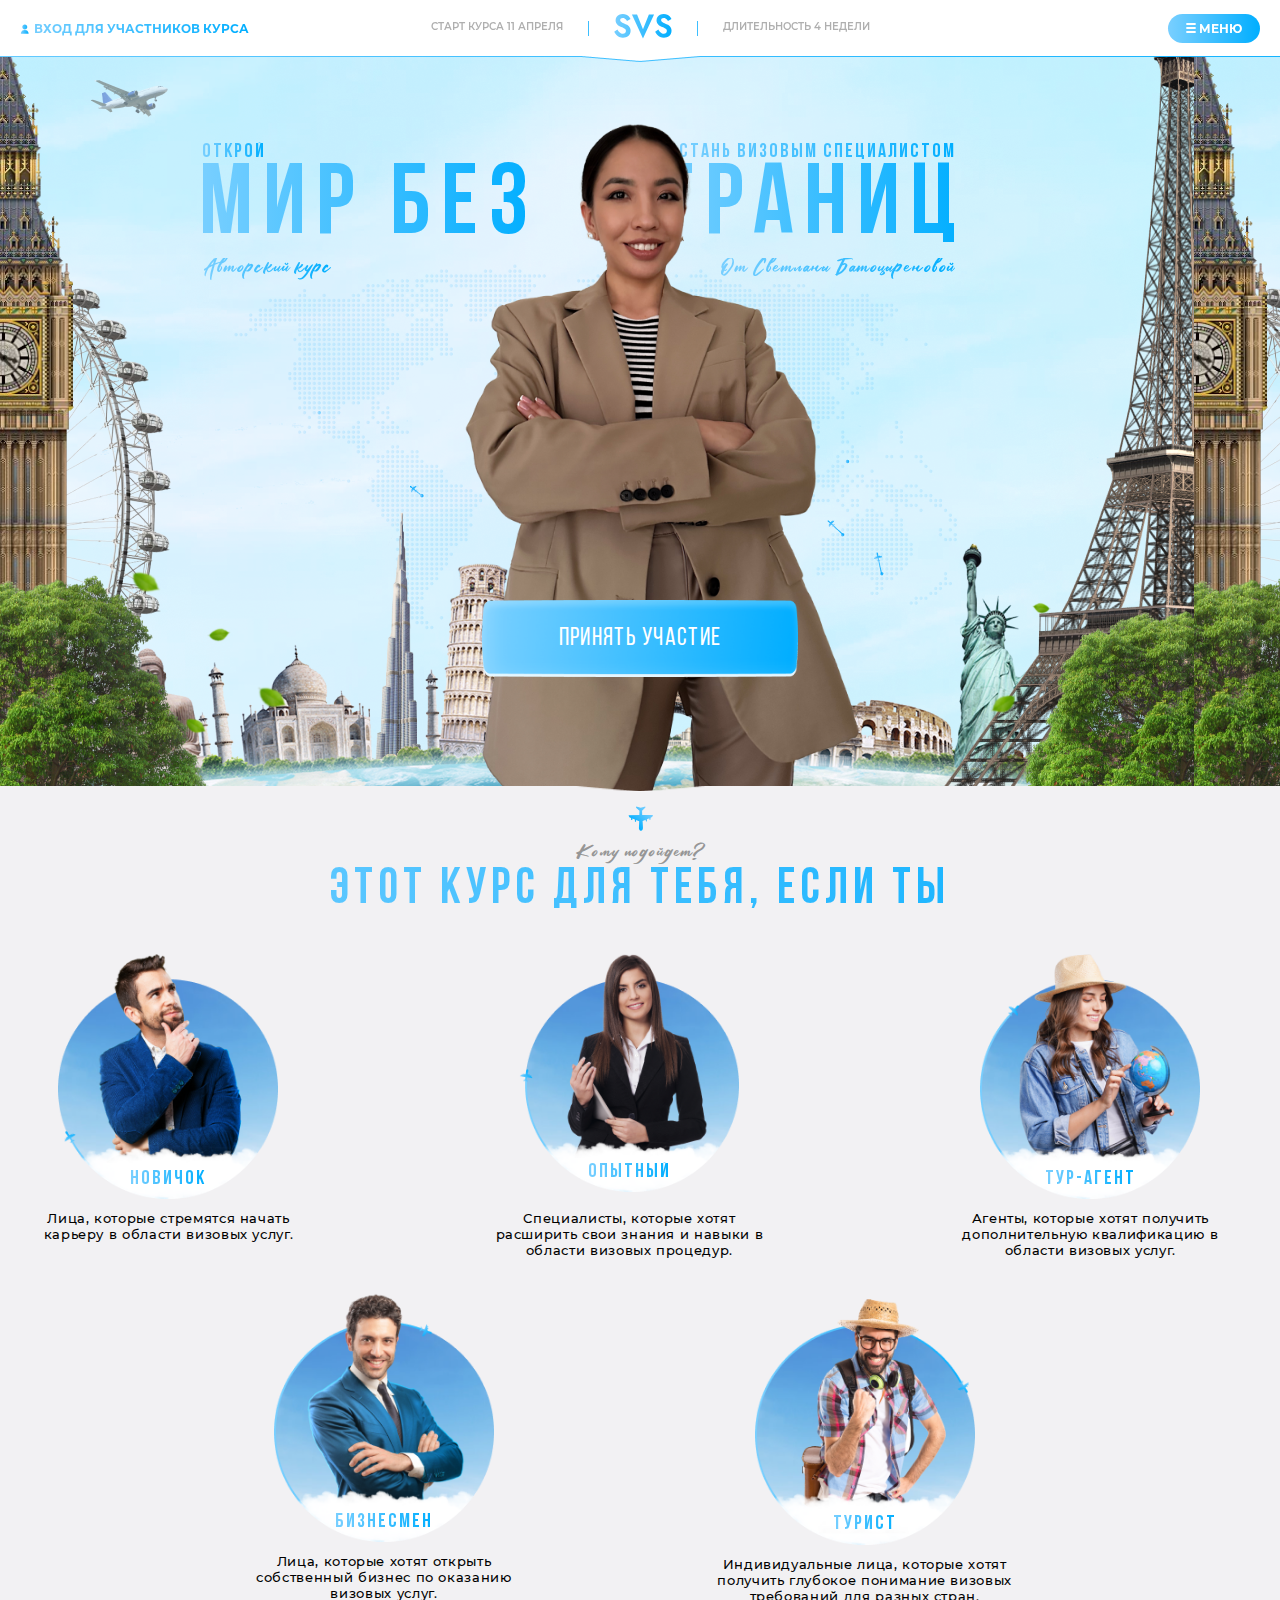
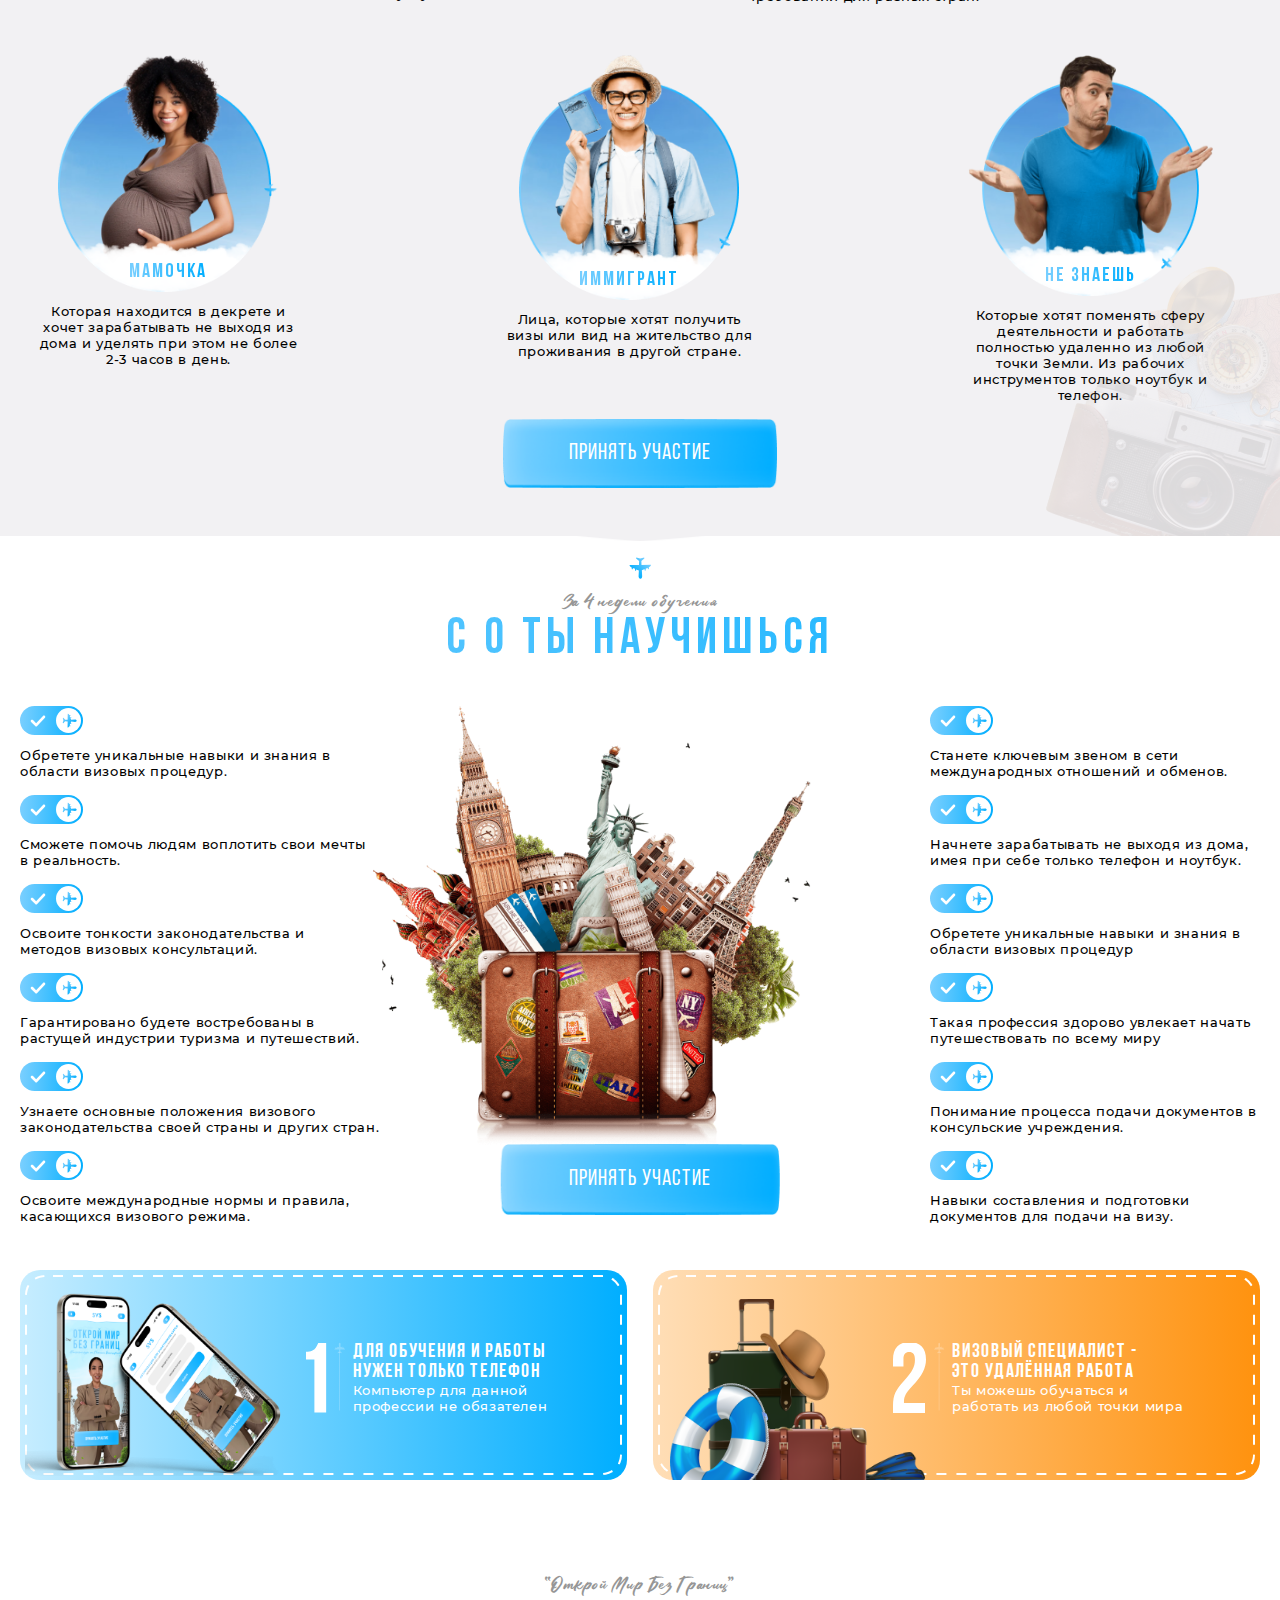
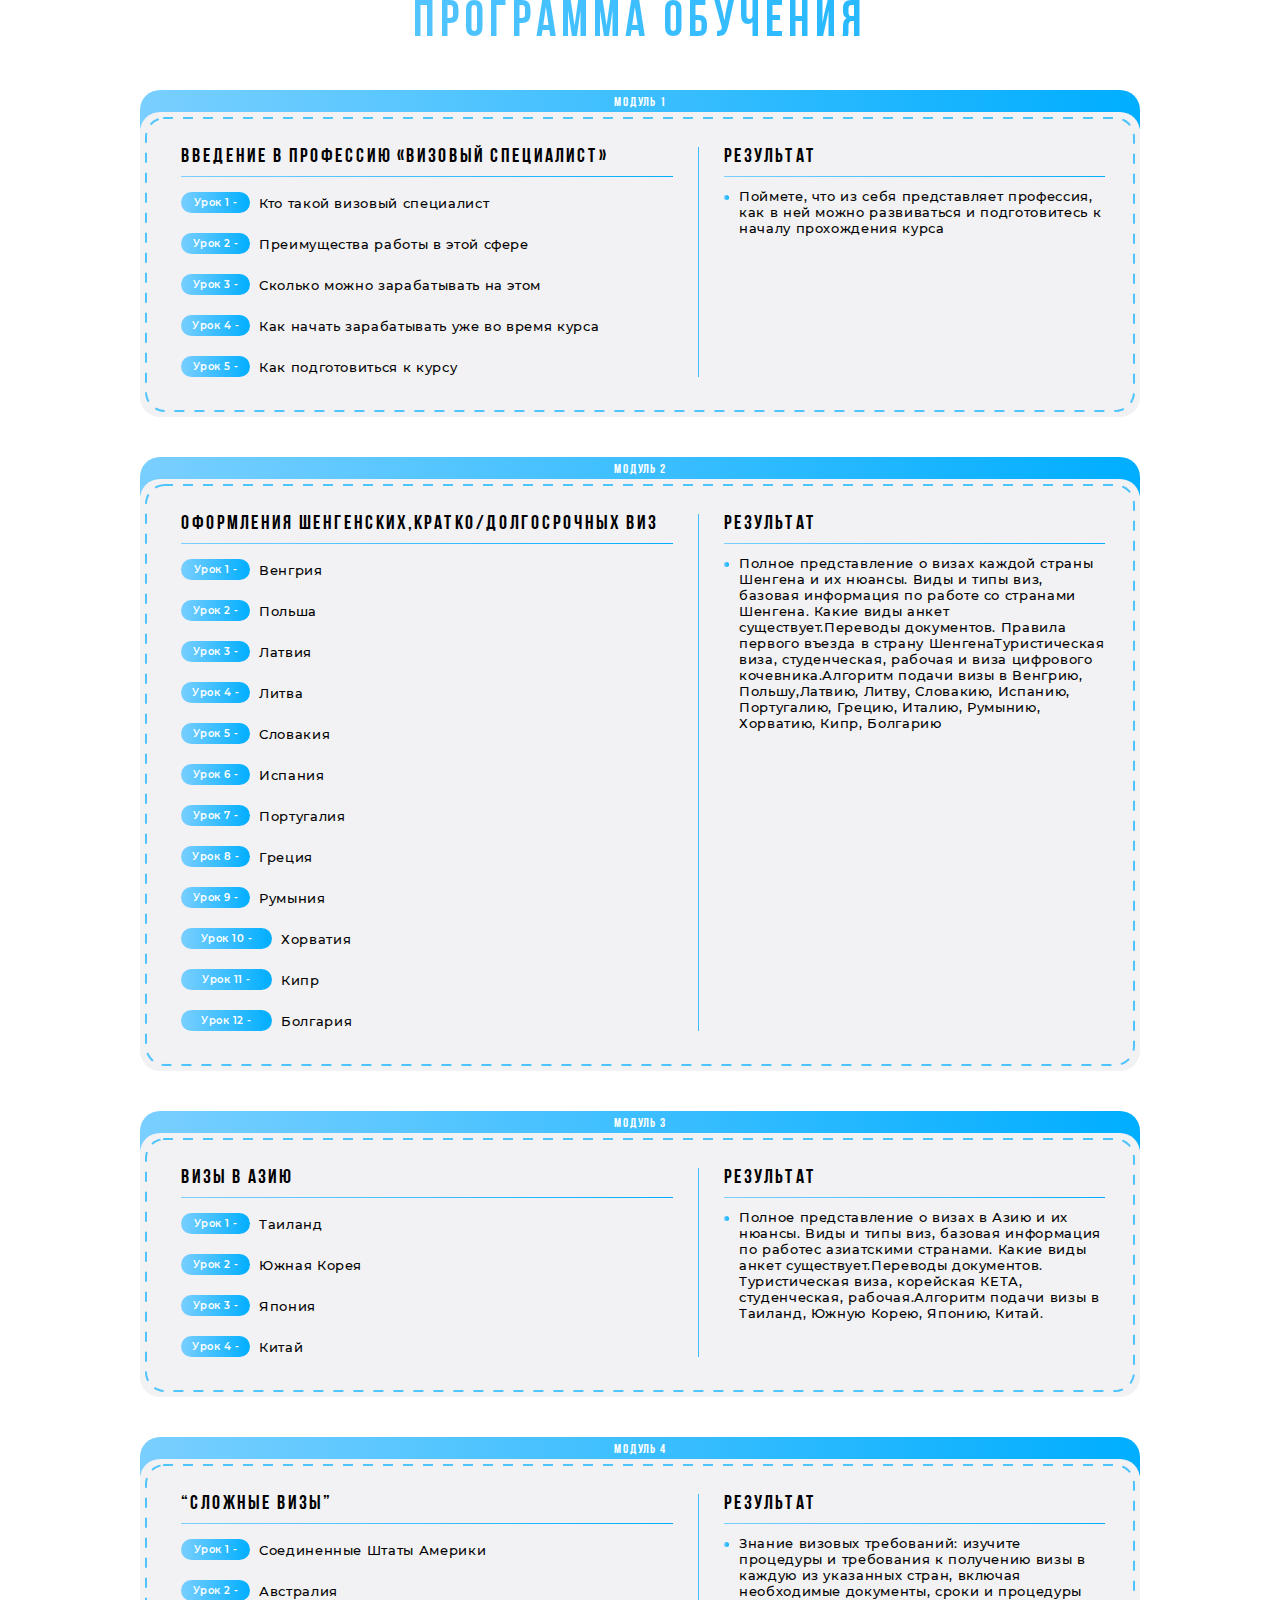
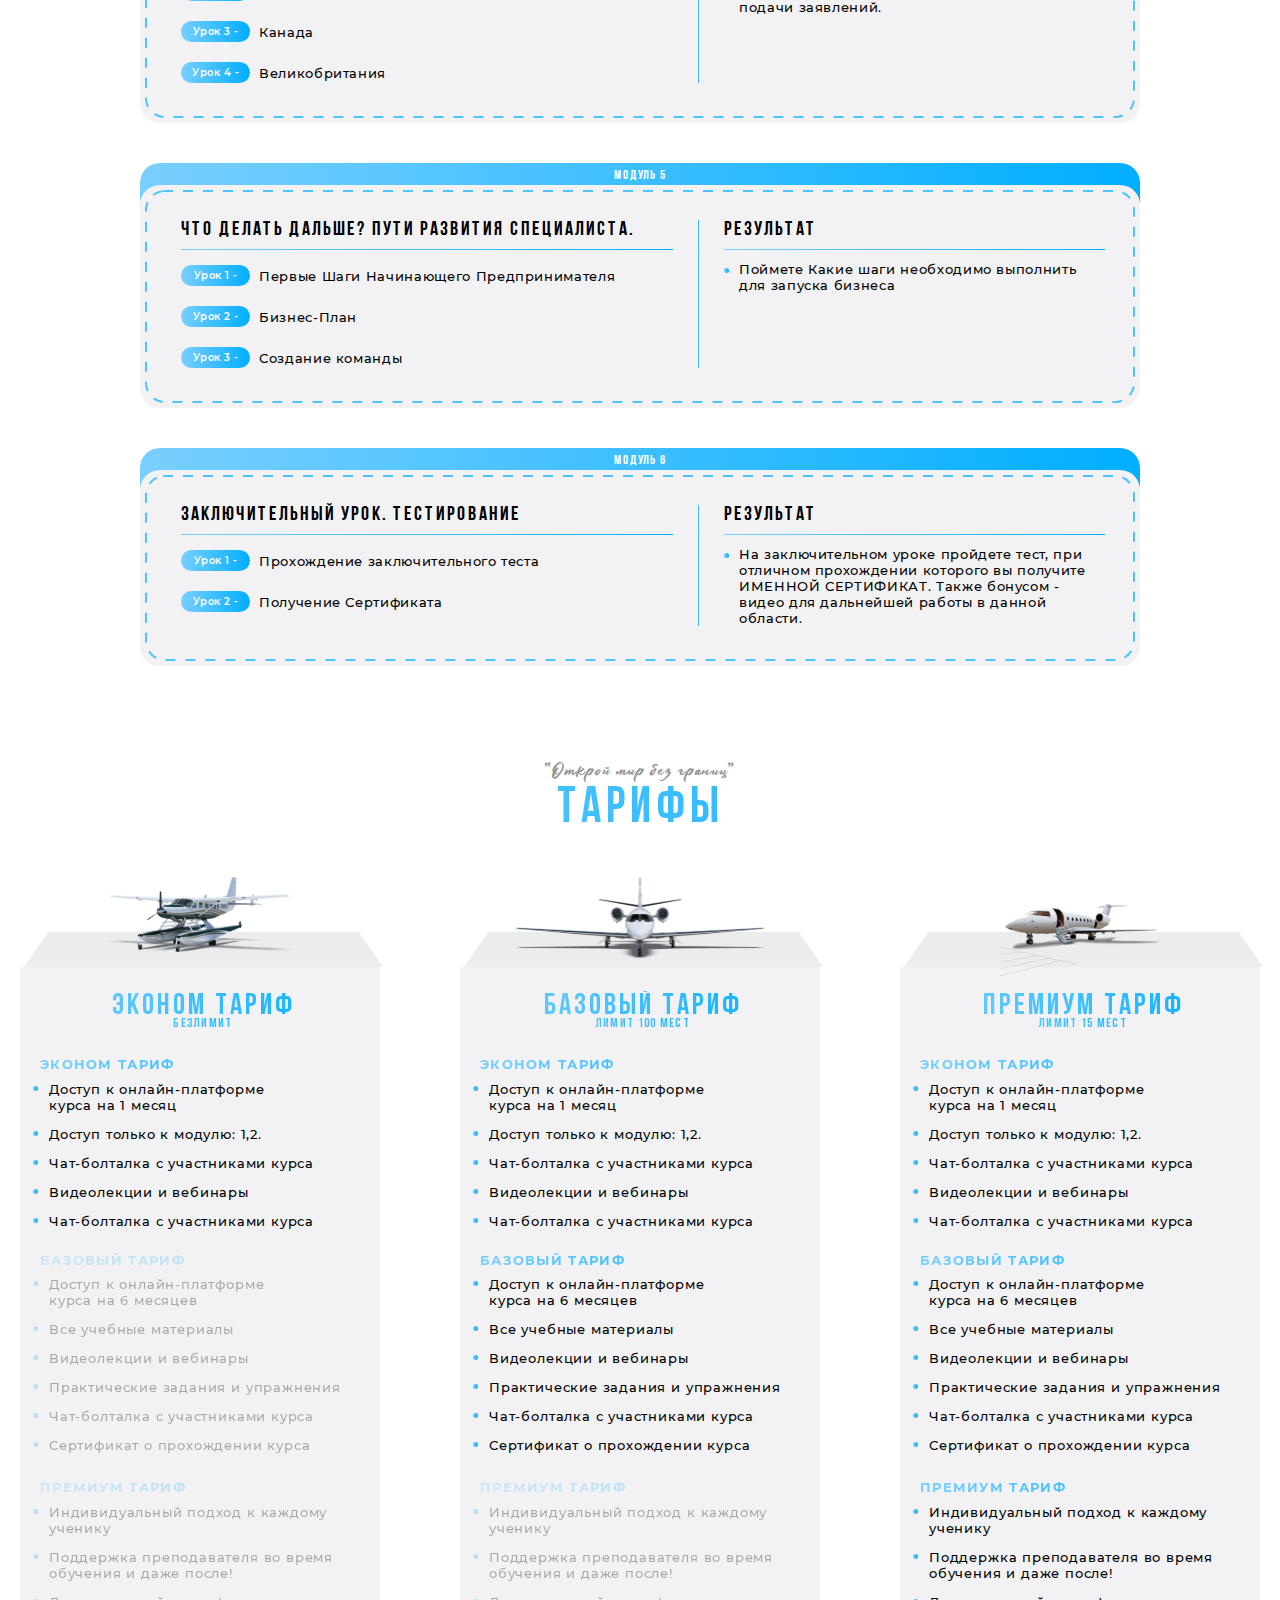
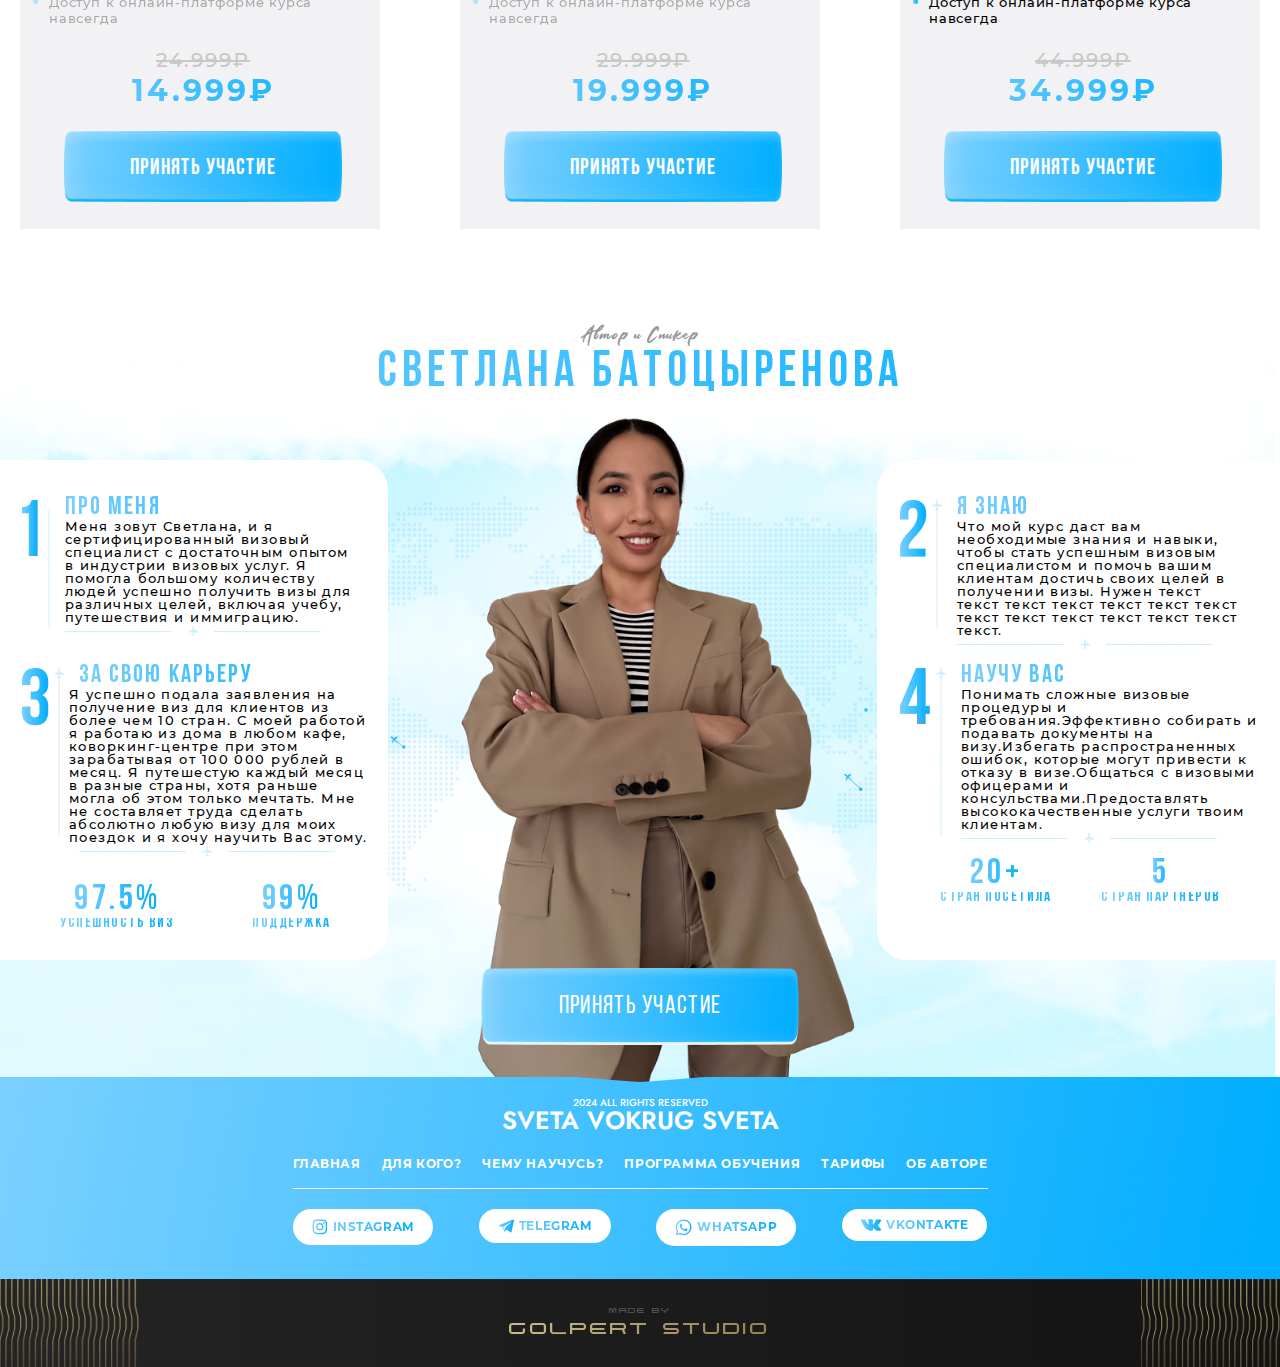
==== commit 85554156: "asdas" ====
--- a/index.html
+++ b/index.html
@@ -305,7 +305,7 @@
               ПРИНЯТЬ УЧАСТИЕ
             </p>
 
-            <img src="img/for__btn-back.png" alt="" class="for__btn-back">
+            <!-- <img src="img/for__btn-back.png" alt="" class="for__btn-back"> -->
           </button>
         </div>
       </section>
@@ -355,7 +355,7 @@
                 ПРИНЯТЬ УЧАСТИЕ
               </p>
   
-              <img src="img/for__btn-back.png" alt="" class="for__btn-back">
+              <!-- <img src="img/for__btn-back.png" alt="" class="for__btn-back"> -->
             </button>
 
             <ul class="learn__list">
@@ -423,7 +423,7 @@
               ПРИНЯТЬ УЧАСТИЕ
             </p>
 
-            <img src="img/for__btn-back.png" alt="" class="for__btn-back">
+            <!-- <img src="img/for__btn-back.png" alt="" class="for__btn-back"> -->
           </button>
 
         </div>
--- a/css/style.css
+++ b/css/style.css
@@ -140,7 +140,7 @@
 
   /*/ accent color /*/
 
-  background-image: linear-gradient(90deg, #79cfff 0%, #00aeff 100%);
+  background-image: linear-gradient(90deg, #79cfff 0%, #00aeff 100%) !important;
   color: transparent;
   -webkit-background-clip: text;
   background-clip: text;
@@ -160,6 +160,10 @@
   background: #fff;
   transition: .3s all ease;
   transform: translateY(-110%);
+  -webkit-transform: translateY(-110%);
+  -moz-transform: translateY(-110%);
+  -o-transform: translateY(-110%);
+  -ms-transform: translateY(-110%);
 }
 
 .header__menu, .popup__auth{
@@ -174,7 +178,7 @@
 .header__menu-back{
   position: absolute;
   bottom: -4px;
-
+  z-index: -2;
   width: 100%;
 }
 
@@ -183,6 +187,8 @@
 .popup__note{
   background: transparent;
   backdrop-filter: blur(50px);
+  -webkit-backdrop-filter: blur(50px);
+  
 }
 
 .popup__note .container{
@@ -257,6 +263,10 @@
   position: absolute;
   top: -14px;
   transform: translate(-50%, 0%);
+  -webkit-transform: translate(-50%, 0%);
+  -moz-transform: translate(-50%, 0%);
+  -o-transform: translate(-50%, 0%);
+  -ms-transform: translate(-50%, 0%);
   left: 50%;
   min-width: 205px;
   opacity: 0;
@@ -309,6 +319,11 @@
   top: 70px;
   right: 160px;
   transform: scale(-1, 1);
+  transform: scale(-1, 1);
+  -webkit-transform: scale(-1, 1);
+  -moz-transform: scale(-1, 1);
+  -o-transform: scale(-1, 1);
+  -ms-transform: scale(-1, 1);
 }
 
 .popup__auth .container{
@@ -369,10 +384,16 @@
 
 .popup__auth-input::placeholder{
   position: absolute;
+  
   transition: .3s all ease;
   left: 50%;
   margin-bottom: -20px;
   transform: translate(-50%, 0%);
+  -webkit-transform: translate(-50%, 0%);
+  -moz-transform: translate(-50%, 0%);
+  -o-transform: translate(-50%, 0%);
+  -ms-transform: translate(-50%, 0%);
+
 }
 
 .popup__auth-btn{
@@ -386,6 +407,10 @@
   font-weight: bold;
   color: #fff;
   position: relative;
+
+  background-image: none !important;
+    border-radius: 20px !important;
+    background: linear-gradient(90deg, #79cfff 0%, #00aeff 100%) !important;
 }
 
 
@@ -398,6 +423,10 @@
   position: absolute;
   top: -14px;
   transform: translate(-50%, 0%);
+  -webkit-transform: translate(-50%, 0%);
+  -moz-transform: translate(-50%, 0%);
+  -o-transform: translate(-50%, 0%);
+  -ms-transform: translate(-50%, 0%);
   left: 50%;
   min-width: 160px;
   opacity: 0;
@@ -412,6 +441,11 @@
 .header__menu.active, .popup__auth.active, .popup__note.active, .popup__lesson.active{
   
   transform: translateY(0%);
+  transform: translateY(0%);
+  -webkit-transform: translateY(0%);
+  -moz-transform: translateY(0%);
+  -o-transform: translateY(0%);
+  -ms-transform: translateY(0%);
 }
 
 /*/ popup-auth /*/
@@ -436,6 +470,10 @@
   top: 40px;
   right: 160px;
   transform: scale(-1, 1);
+  -webkit-transform: scale(-1, 1);
+  -moz-transform: scale(-1, 1);
+  -o-transform: scale(-1, 1);
+  -ms-transform: scale(-1, 1);
 }
 
 .popup__auth.active ~ .header .header__list{
@@ -524,14 +562,18 @@
 }
 
 .header__menu-btn {
-  background: linear-gradient(90deg, #79cfff 0%, #00aeff 100%);
   font-size: 12px;
   font-weight: bold;
   color: #fff;
   padding: 7px 18px;
   font-family: "Montserrat", sans-serif;
-  border-radius: 20px;
+  
   cursor: pointer;
+  
+
+  border-radius: 20px !important; 
+
+  background: linear-gradient(90deg, #79cfff 0%, #00aeff 100%) !important;
 }
 
 .main{
@@ -619,20 +661,24 @@
   left: 51%;
   bottom: -54px;
   transform: translate(-50%, 0%);
+  -webkit-transform: translate(-50%, 0%);
+  -moz-transform: translate(-50%, 0%);
+  -o-transform: translate(-50%, 0%);
+  -ms-transform: translate(-50%, 0%);
   z-index: -3;
 }
 
 .welcome__btn {
   display: block;
   margin: 0 auto;
-  margin-top: 287px;
+  margin-top: 289px;
   font-size: 30px;
   letter-spacing: calc(30px / 20);
-  padding: 35px 100px;
+  padding: 37px 100px;
   color: #fff;
   text-align: center;
-  border-radius: 15px;
-  background-image: linear-gradient(90deg, #79cfff 0%, #00aeff 100%);
+  background-color: transparent;
+  background-image: url('../img/btn__big.png') !important;
   position: relative;
 }
 
@@ -725,6 +771,10 @@
   bottom: 10.5px;
   left: 50%;
   transform: translate(-50%, 0%);
+  -webkit-transform: translate(-50%, 0%);
+  -moz-transform: translate(-50%, 0%);
+  -o-transform: translate(-50%, 0%);
+  -ms-transform: translate(-50%, 0%);
   font-size: 22px;
   letter-spacing: calc(22px / 10);
 
@@ -757,10 +807,10 @@
 .for__btn {
   display: block;
   margin: 0 auto;
-  margin-top: 8px;
+  margin-top: 5px;
   font-size: 25px;
   letter-spacing: calc(25px / 20);
-  padding: 24px 77px;
+  padding: 25px 77px;
   color: #fff;
   text-align: center;
   border-radius: 10px;
@@ -865,9 +915,8 @@
 }
 
 .learn__border-box {
-  background: url("../img/border-box.png") no-repeat center;
-
-  background-size: 100% 100%;
+  background-image: url("data:image/svg+xml,%3csvg width='100%25' height='100%25' xmlns='http://www.w3.org/2000/svg'%3e%3crect width='100%25' height='100%25' fill='none' rx='20' ry='20' stroke='white' stroke-width='4' stroke-dasharray='6%2c 14' stroke-dashoffset='10' stroke-linecap='square'/%3e%3c/svg%3e");
+  border-radius: 20px;
   display: flex;
   align-items: center;
   height: 100%;
@@ -968,8 +1017,9 @@
 }
 
 .program__border-box {
-  background: url("../img/border-box-program.png") no-repeat center;
-  background-size: 100% 100%;
+  background-image: url("data:image/svg+xml,%3csvg width='100%25' height='100%25' xmlns='http://www.w3.org/2000/svg'%3e%3crect width='100%25' height='100%25' fill='none' rx='20' ry='20' stroke='%234DC4FBFF' stroke-width='4' stroke-dasharray='6%2c 14' stroke-dashoffset='0' stroke-linecap='square'/%3e%3c/svg%3e");
+ 
+  border-radius: 20px;
   display: flex;
   justify-content: space-between;
   height: 100%;
@@ -1088,11 +1138,19 @@
   position: absolute;
   top: -90px;
   left: 50%;
-  transform: translate(-50%, 0);
+  transform: translate(-50%, 0%);
+  -webkit-transform: translate(-50%, 0%);
+  -moz-transform: translate(-50%, 0%);
+  -o-transform: translate(-50%, 0%);
+  -ms-transform: translate(-50%, 0%);
 }
 
 .tariffs__item:last-child .tariffs__item-img {
   transform: scale(-1, 1) translate(-50%, 0);
+  -webkit-transform: scale(-1, 1) translate(-50%, 0);
+  -moz-transform: scale(-1, 1) translate(-50%, 0);
+  -o-transform: scale(-1, 1) translate(-50%, 0);
+  -ms-transform: scale(-1, 1) translate(-50%, 0);
   right: 50%;
   top: -70px;
   left: unset;
@@ -1200,7 +1258,7 @@
 
 .tariffs__btn {
   background: linear-gradient(90deg, #79cfff 0%, #00aeff 100%);
-  padding: 28px 74px 23px;
+  padding: 28px 76px 23px;
   font-weight: bold;
   font-size: 25px;
   letter-spacing: calc(25px / 20);
@@ -1305,6 +1363,10 @@
   bottom: 0px;
   left: 50%;
   transform: translate(-50%, 0%);
+  -webkit-transform: translate(-50%, 0%);
+  -moz-transform: translate(-50%, 0%);
+  -o-transform: translate(-50%, 0%);
+  -ms-transform: translate(-50%, 0%);
 }
 
 .about__content-img {
@@ -1315,6 +1377,10 @@
   left: calc(50% - 5px);
   width: 452px;
   transform: translate(-50%, 0%);
+  -webkit-transform: translate(-50%, 0%);
+  -moz-transform: translate(-50%, 0%);
+  -o-transform: translate(-50%, 0%);
+  -ms-transform: translate(-50%, 0%);
 }
 
 .about__content .welcome__btn {
@@ -1447,6 +1513,12 @@
 
 .header__btn-auth::before{
   content: unset;
+}
+
+button{
+  background-image: url('../img/btn__small.png') !important;
+  border-radius: 0px !important;
+  background-color: transparent !important;
 }
 
 button:hover::before,
@@ -1594,23 +1666,14 @@
   }
 
   .welcome__btn {
-    margin-top: 323px;
+    margin-top: 319px;
     font-size: 25px;
     letter-spacing: calc(25px / 19);
-    padding: 24px 76px;
+    padding: 26px 77px;
     border-radius: 10px;
-  }
-  .welcome__btn::after{
-    background: linear-gradient(90deg, #00ABFC 63%, #00ABFC 100%);
-    content: '';
-    position: absolute;
-    width: calc(100% + 1px);
-    bottom: -3px;
-    height: 50px;
-    left: -0.5px;
-    border-radius: 10px;
-    z-index: -1;
-  }
+    background-size: 100% 100%;
+  }
+ 
   .about__content .welcome__btn::after{
     width: calc(100% + 0.5px);
   }
@@ -1622,6 +1685,9 @@
   h2 {
     font-size: 50px;
     letter-spacing: calc(50px / 10);
+  }
+  .for{
+    background-image: url('../img/for__back-laptop.png');
   }
   .for__toptitle {
     margin-top: 12px;
@@ -1653,9 +1719,7 @@
   .for__item:nth-child(2) {
     gap: 18px;
   }
-  .for__item:nth-child(2) .for__item-title {
-    bottom: 3.5px;
-  }
+
   .for__item:nth-child(4) {
     grid-column-start: 1;
     grid-column-end: 3;
@@ -1689,6 +1753,9 @@
   .for {
     padding-bottom: 53px;
   }
+  .learn{
+    background-image: url('../img/learn__back-laptop.png');
+  }
   .learn .for__title-img {
     width: 22px;
     height: 22px;
@@ -1736,9 +1803,14 @@
   .for__btn.learn__inner-btn {
     display: block;
     position: absolute;
-    bottom: 6px;
+    bottom: 9px;
+    padding: 24px 68px;
     left: 50%;
-    transform: translate(-50%, 0);
+    transform: translate(-50%, 0%);
+    -webkit-transform: translate(-50%, 0%);
+    -moz-transform: translate(-50%, 0%);
+    -o-transform: translate(-50%, 0%);
+    -ms-transform: translate(-50%, 0%);
   }
   .learn__inner-btn .for__btn-back {
     bottom: -2px;
@@ -1851,6 +1923,7 @@
     left: -15px;
     top: 7px;
   }
+  
 
   .tariffs {
     margin: 96px 0 85px;
@@ -1898,11 +1971,11 @@
   }
   .tariffs__btn {
     padding: 26px 66px 22px;
-
+    background-size: 100% 100%;
     font-size: 22px;
     letter-spacing: calc(22px / 20);
 
-    margin: 19px auto 0px;
+    margin: 22px auto 0px;
   }
   .tariffs__item:last-child .tariffs__item-img {
     width: 160px;
@@ -1945,7 +2018,7 @@
     min-height: 768px;
   }
   .about__content .welcome__btn {
-    bottom: 41px;
+    bottom: 37px;
   }
   .footer__inner-top {
     padding: 18px 0 33px;
@@ -2011,6 +2084,12 @@
     width: 100px;
     height: 90px;
     top: 107px;
+  }
+  button{
+    background-size: 100% 100%;
+  }
+  .footer__inner-top{
+    background-image: url('../img/footer__top-back--laptop.png');
   }
 }
 
@@ -2222,7 +2301,12 @@
   .about__content.mobile {
     position: unset;
     width: 100%;
+
     transform: unset;
+    -webkit-transform: unset;
+    -moz-transform: unset;
+    -o-transform: unset;
+    -ms-transform: unset;
     left: unset;
     position: relative;
     display: flex !important;
@@ -2233,7 +2317,12 @@
   }
   .about__content-img {
     position: unset;
+
     transform: unset;
+    -webkit-transform: unset;
+    -moz-transform: unset;
+    -o-transform: unset;
+    -ms-transform: unset;
     width: 384px;
 
     z-index: 0;
@@ -2371,7 +2460,7 @@
   .header__btn-auth {
     background: linear-gradient(90deg, #79cfff 0%, #00aeff 100%);
     padding: 7px 16px;
-    border-radius: 20px;
+    border-radius: 20px !important;
   }
   .header_btn-img {
     width: 12px;
@@ -2539,14 +2628,45 @@
   min-width: unset;
 }
 .program__border-box {
-  background: url(../img/border-box-program--mobile1.png) no-repeat center;
-  background-size: calc(100% - 10px) calc(100% - 10px);
-  background-position: 5px 5px;
-  
+  padding: 0;
+
   height: 100%;
   width: 100%;
-  padding: 0;
-}
+  position: relative;
+  background-image: none;
+}
+.program__item-descr{
+  position: relative;
+  z-index: 5;
+}
+.program__item-content{
+  position: relative;
+  z-index: 5;
+  overflow: hidden;
+}
+.program__border-box::after {
+  content: '';
+  position: absolute;
+  top:5px;
+  left: 5px;
+  width: calc(100% - 10px);
+  height: calc(100% - 10px);
+  background-image: url("data:image/svg+xml,%3csvg width='100%25' height='100%25' xmlns='http://www.w3.org/2000/svg'%3e%3crect width='100%25' height='100%25' fill='none' rx='20' ry='20' stroke='%234DC4FBFF' stroke-width='4' stroke-dasharray='6%2c 14' stroke-dashoffset='0' stroke-linecap='square'/%3e%3c/svg%3e");
+  border-radius: 20px;
+  z-index: 1;
+}
+.program__item-content::before {
+  content: '';
+  position: absolute;
+  bottom:5px;
+  left: 5px;
+  width: calc(100% - 10px);
+  height: 150%;
+  background-image: url("data:image/svg+xml,%3csvg width='100%25' height='100%25' xmlns='http://www.w3.org/2000/svg'%3e%3crect width='100%25' height='100%25' fill='none' rx='20' ry='20' stroke='white' stroke-width='4' stroke-dasharray='6%2c 14' stroke-dashoffset='0' stroke-linecap='square'/%3e%3c/svg%3e");  border-radius: 20px;
+  z-index: 0;
+  border-top: none;
+}
+
 .program__item-content{
   background: linear-gradient(90deg, #79cfff 0%, #00aeff 100%);
   border-radius: 20px;
@@ -2578,17 +2698,7 @@
   width: 100%;
   max-width: unset;
 }
-.program__item-content::before{
-  content: '';
-  width: calc(100% - 10px);
-  height: 133px;
-  background: url(../img/program__content-punktir--mobile.png) no-repeat;
-  background-size: calc(100% - 10px) calc(100% - 10px);
-  background-position: bottom;
-  position: absolute;
-  bottom: 5px;
-  left: 5px;
-}
+
 .program__descr-lesson{
   min-width: 69px;
   min-height: 25px;
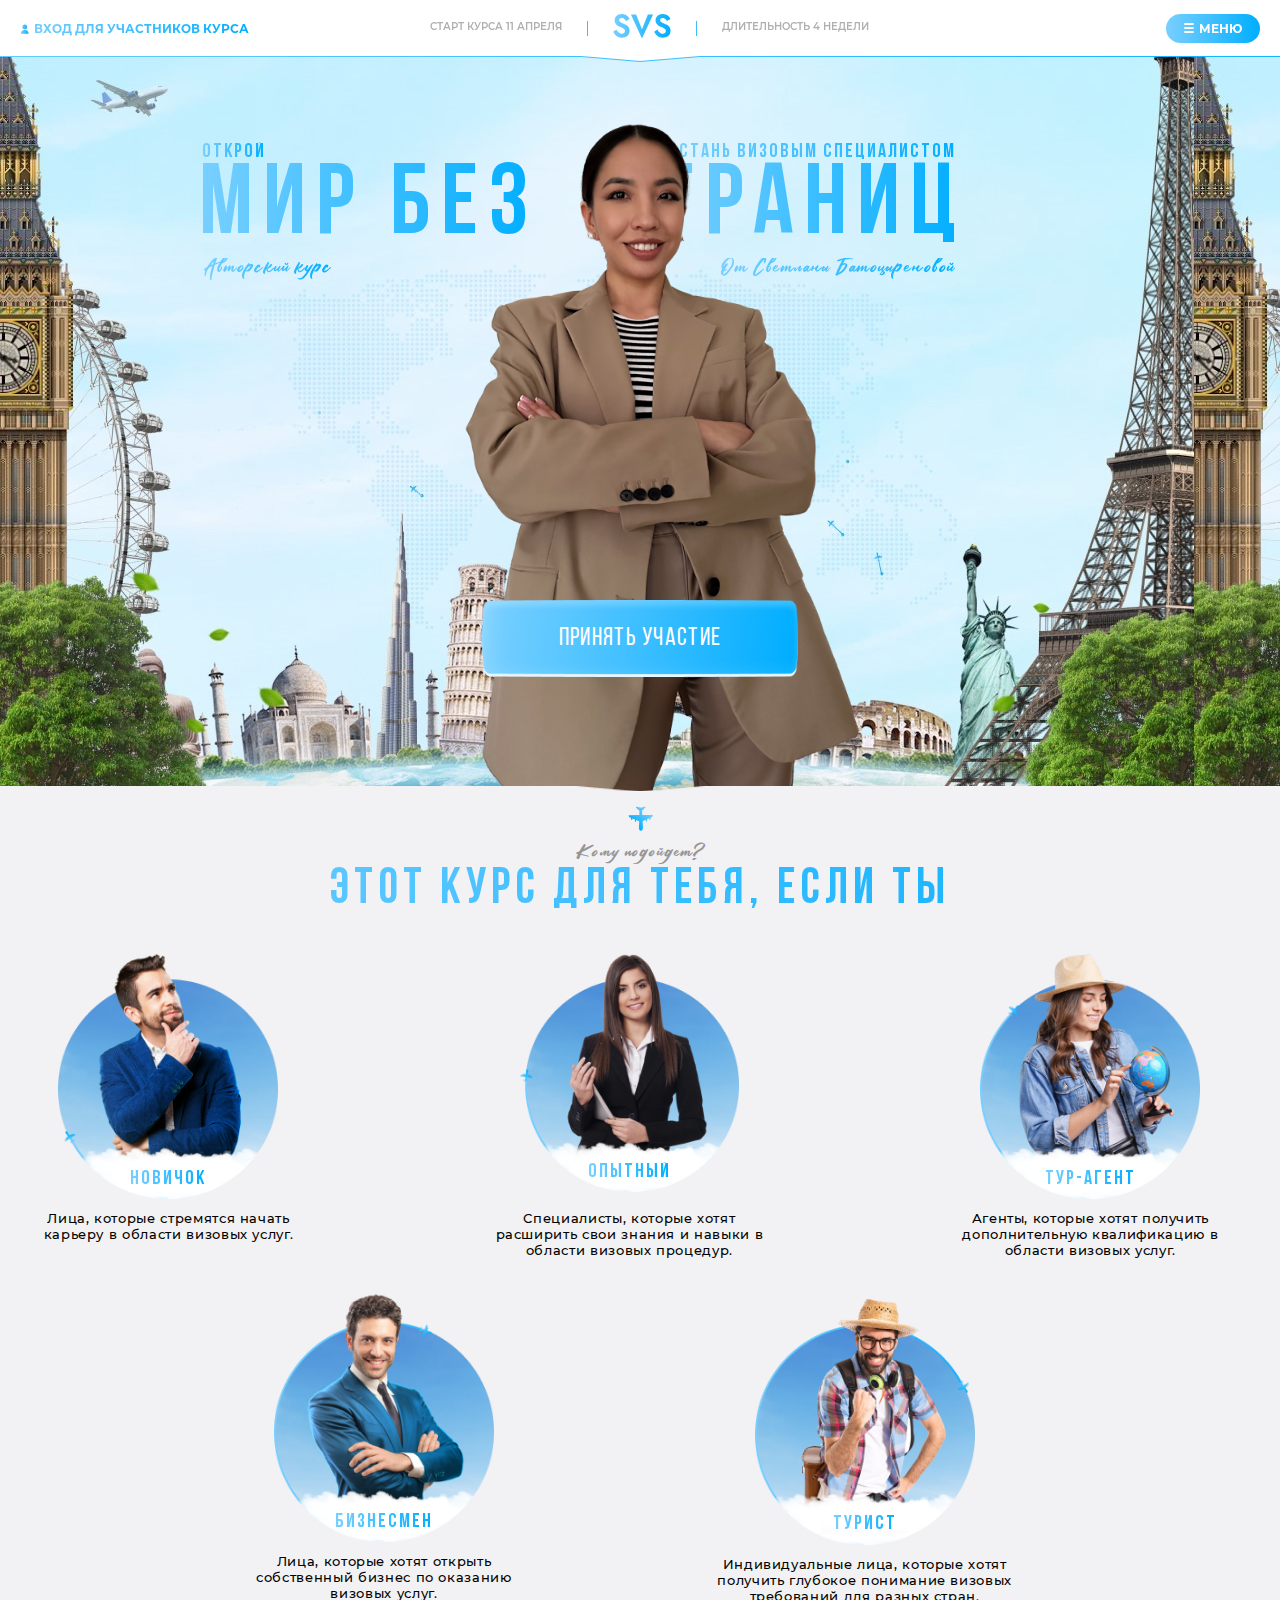
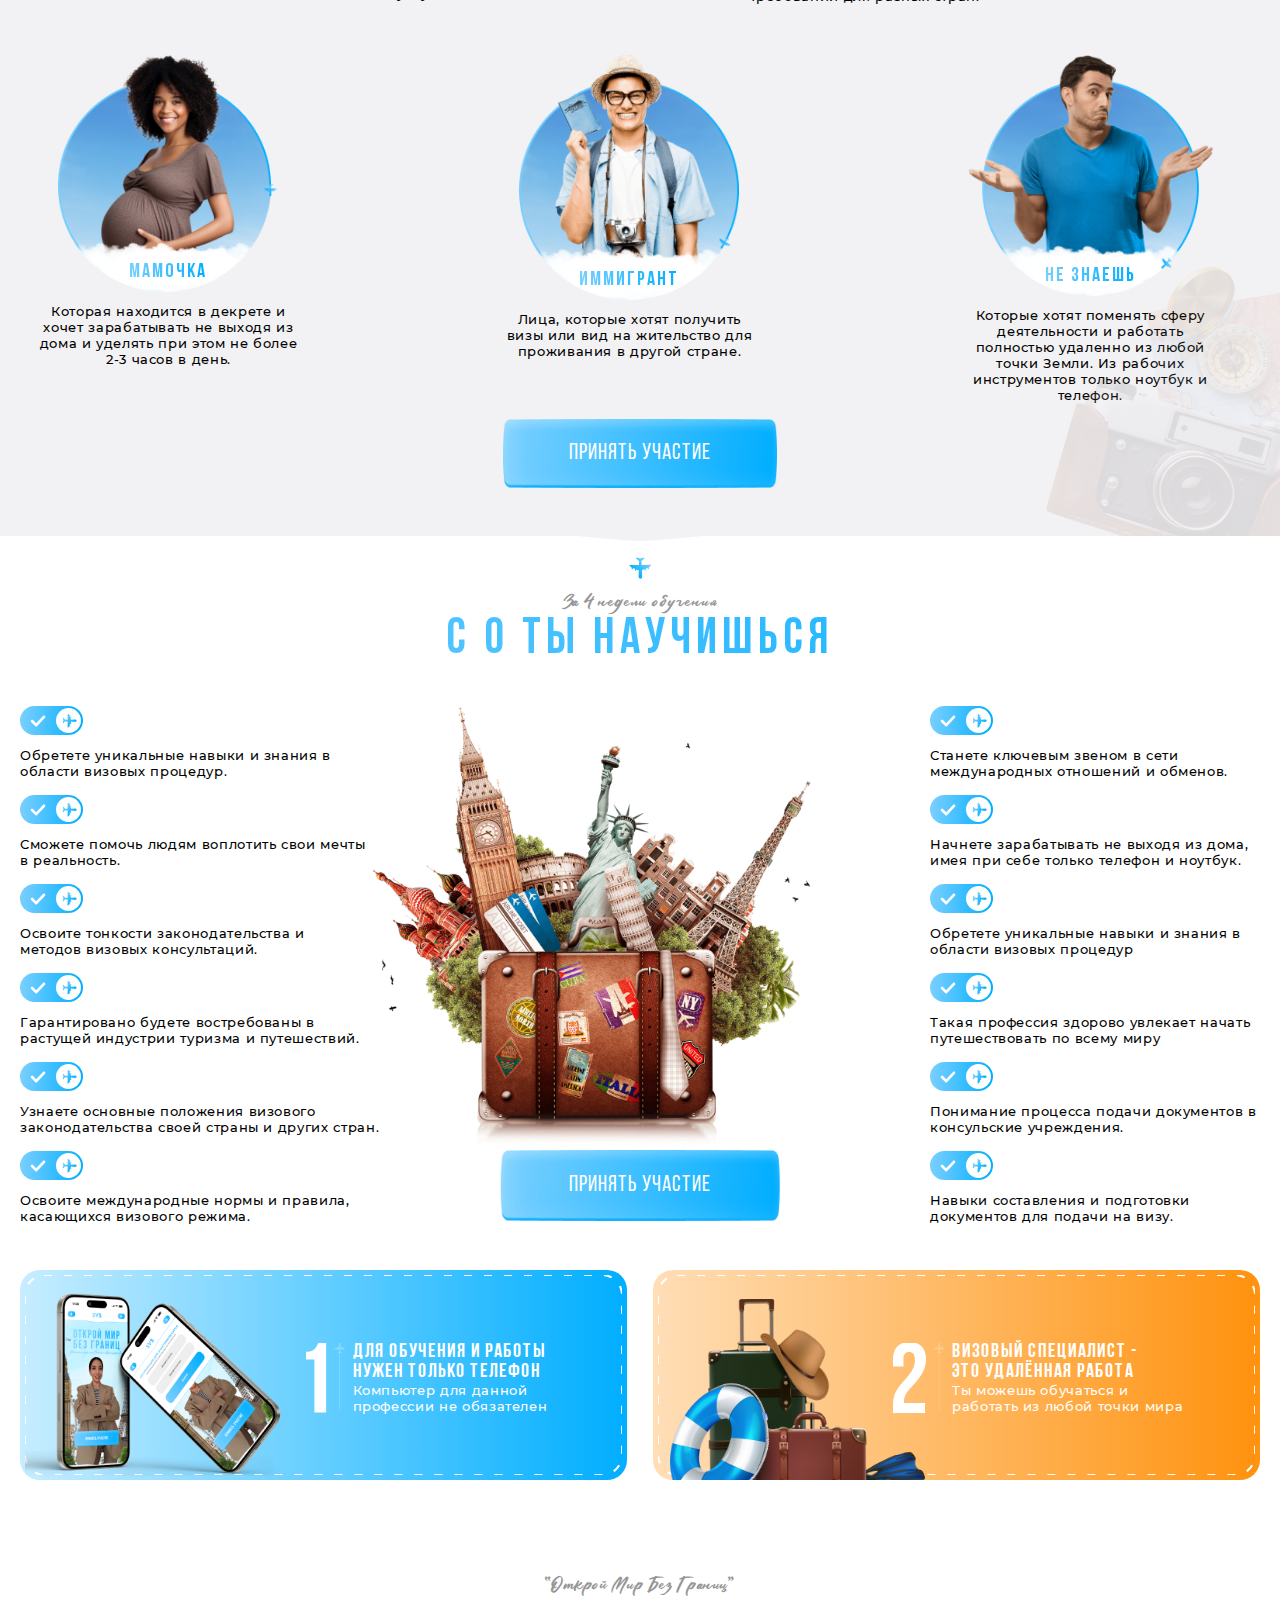
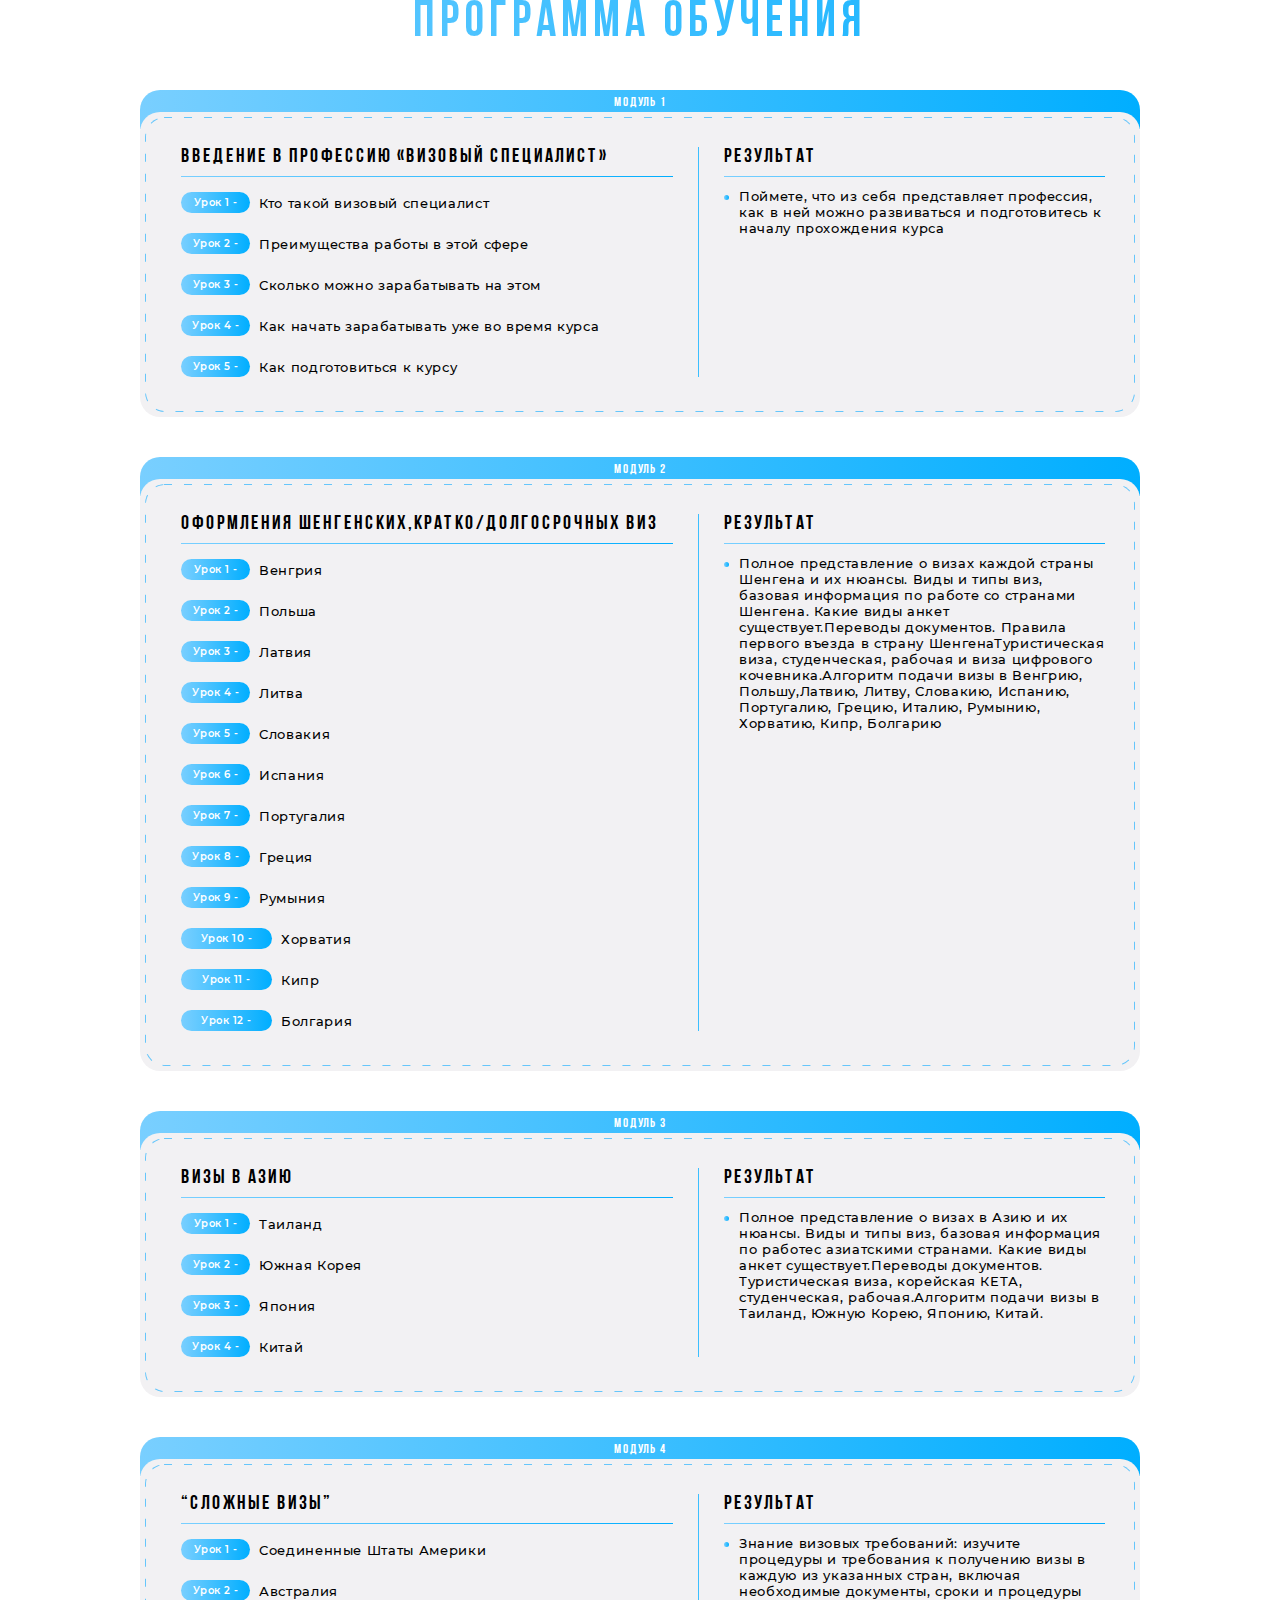
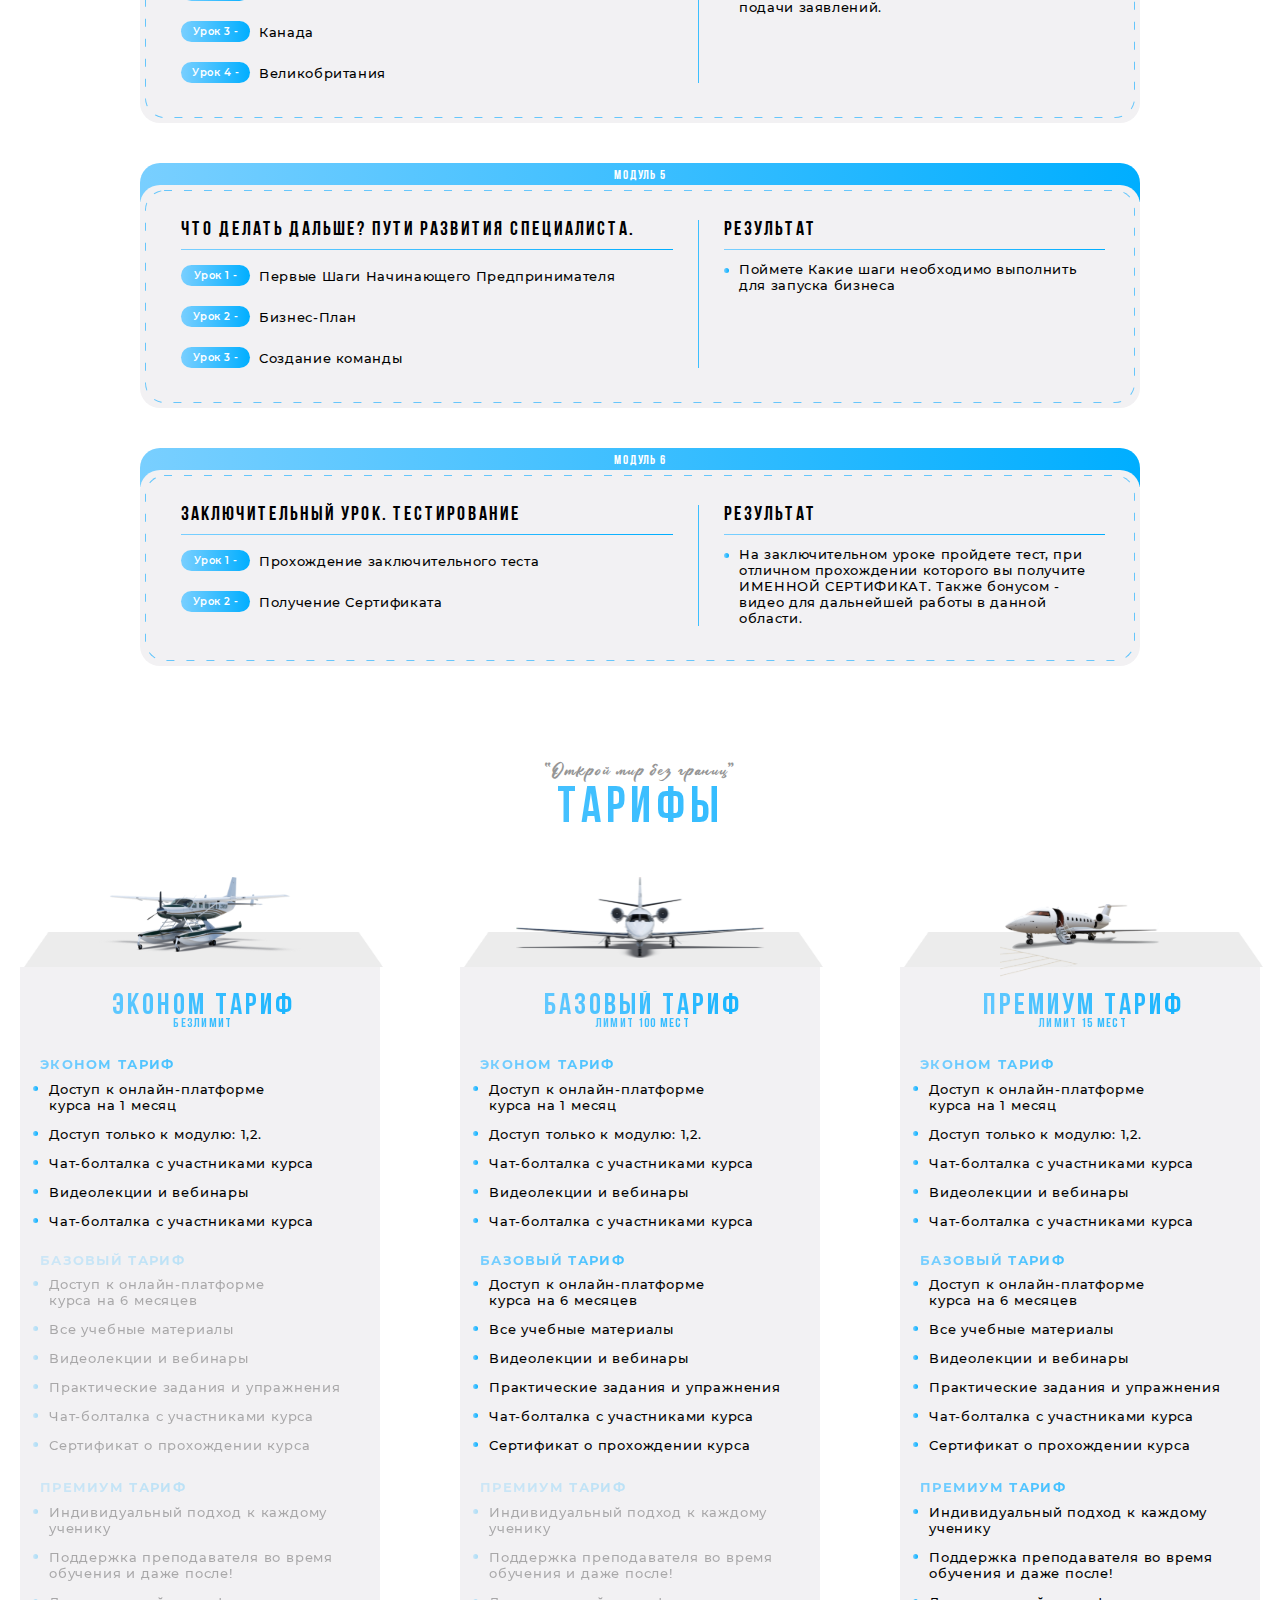
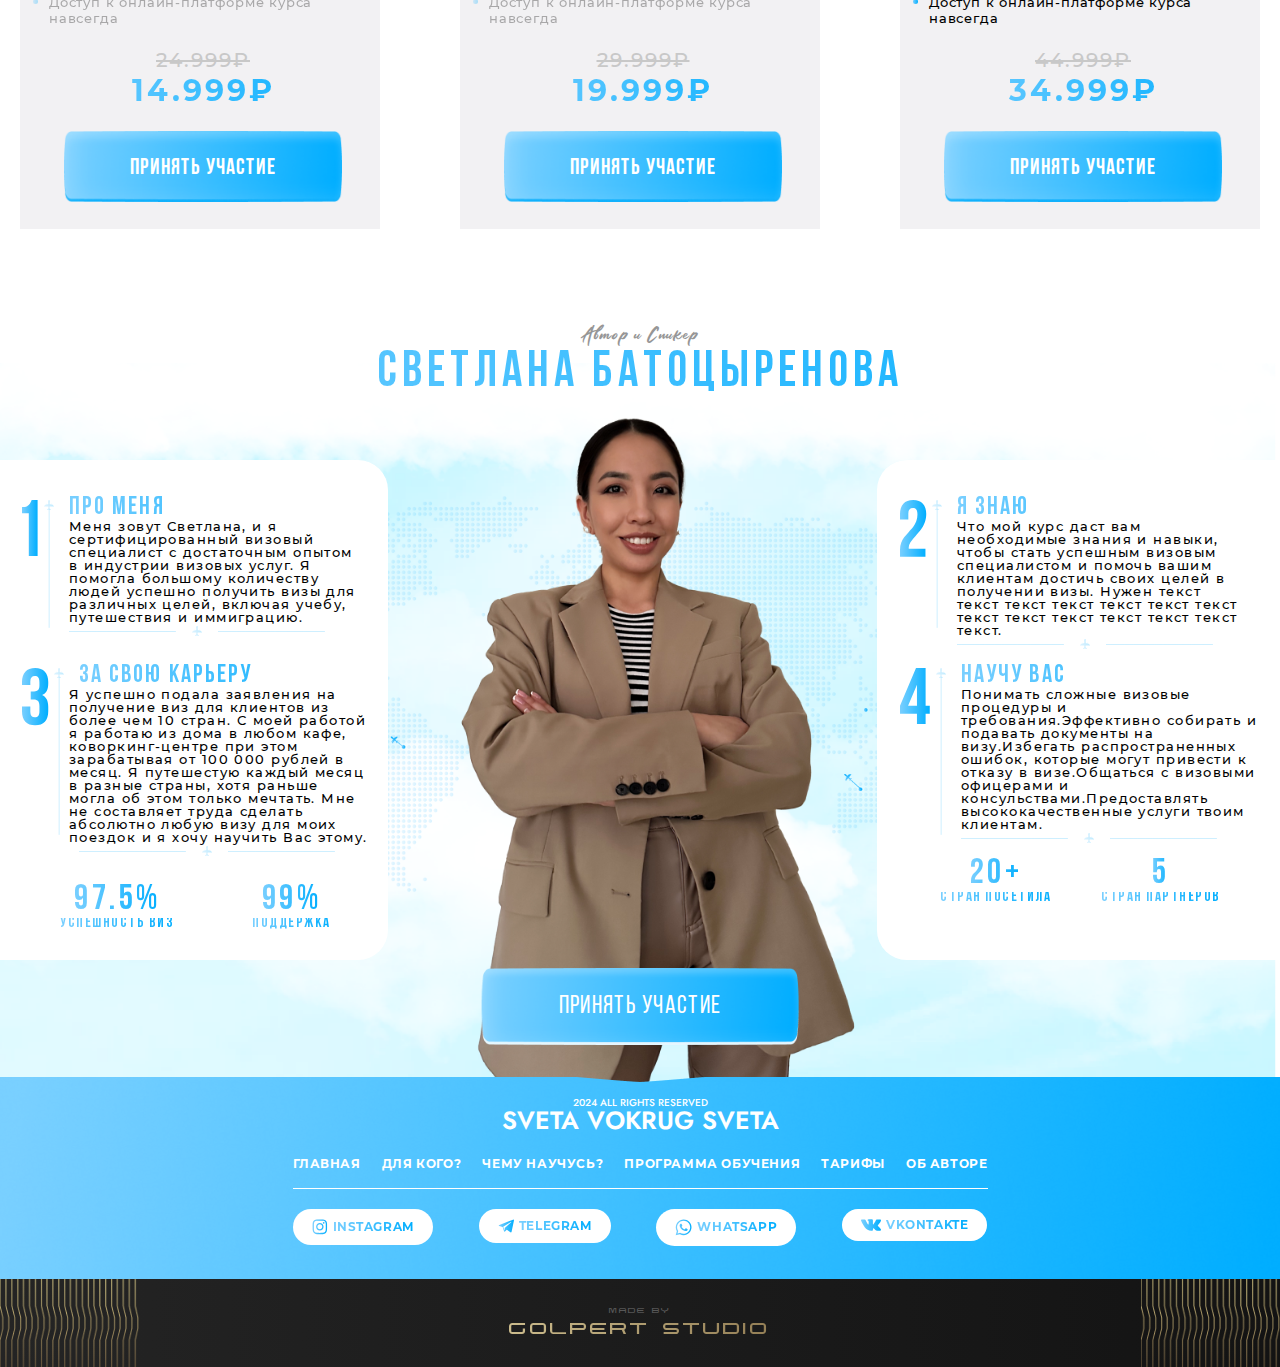
==== commit 74c02e70: "ff" ====
--- a/index.html
+++ b/index.html
@@ -189,9 +189,14 @@
             </li>
           </ul>
           <button class="header__menu-btn">
-            <svg width="10" height="10" viewBox="0 0 10 10" fill="none" xmlns="http://www.w3.org/2000/svg">
+            <svg class="header__menu-close" width="10" height="10" viewBox="0 0 10 10" fill="none" xmlns="http://www.w3.org/2000/svg">
+              <path d="M1 9L9 1M1 1L9 9" stroke="white" stroke-width="1.83333" stroke-linecap="round" stroke-linejoin="round"/>
+            </svg>
+            <svg class="header__menu-open" width="10" height="10" viewBox="0 0 10 10" fill="none" xmlns="http://www.w3.org/2000/svg">
               <path d="M1 1H9M1 5H9M1 9H9" stroke="white" stroke-width="1.83333" stroke-linecap="round" stroke-linejoin="round"/>
             </svg>
+            
+              
             <span>МЕНЮ</span>  
           </button>
         </div>
@@ -1267,7 +1272,7 @@
 
               <ul class="about__descr-list">
                 <li class="about__descr-item">
-                  <img src="img/about__descr-1.webp" alt="" class="about__descr-img">
+                  <img src="img/about__descr-1.svg" alt="" class="about__descr-img">
                 </li>
                 
                 <li class="about__descr-item">
@@ -1281,7 +1286,7 @@
               </ul>
               <ul class="about__descr-list">
                 <li class="about__descr-item">
-                  <img src="img/about__descr-3.webp" alt="" class="about__descr-img">
+                  <img src="img/about__descr-3.svg" alt="" class="about__descr-img">
                 </li>
                 <li class="about__descr-item">
                   <h4 class="about__descr-title">ЗА СВОЮ КАРЬЕРУ</h4>
@@ -1333,7 +1338,7 @@
 
               <ul class="about__descr-list">
                 <li class="about__descr-item">
-                  <img src="img/about__descr-2.webp" alt="" class="about__descr-img">
+                  <img src="img/about__descr-2.svg" alt="" class="about__descr-img">
                 </li>
                 <li class="about__descr-item">
                   <h4 class="about__descr-title">Я ЗНАЮ</h4>
@@ -1345,7 +1350,7 @@
               </ul>
               <ul class="about__descr-list">
                 <li class="about__descr-item">
-                  <img src="img/about__descr-4.webp" alt="" class="about__descr-img">
+                  <img src="img/about__descr-4.svg" alt="" class="about__descr-img">
                 </li>
                 <li class="about__descr-item">
                   <h4 class="about__descr-title">НАУЧУ ВАС</h4>
@@ -1384,7 +1389,7 @@
 
             <ul class="about__descr-list">
               <li class="about__descr-item">
-                <img src="img/about__descr-1.webp" alt="" class="about__descr-img">
+                <img src="img/about__descr-1.svg" alt="" class="about__descr-img">
               </li>
               
               <li class="about__descr-item">
@@ -1399,7 +1404,7 @@
 
             <ul class="about__descr-list">
               <li class="about__descr-item">
-                <img src="img/about__descr-2.webp" alt="" class="about__descr-img">
+                <img src="img/about__descr-2.svg" alt="" class="about__descr-img">
               </li>
               <li class="about__descr-item">
                 <h4 class="about__descr-title">Я ЗНАЮ</h4>
@@ -1412,7 +1417,7 @@
 
             <ul class="about__descr-list">
               <li class="about__descr-item">
-                <img src="img/about__descr-3.webp" alt="" class="about__descr-img">
+                <img src="img/about__descr-3.svg" alt="" class="about__descr-img">
               </li>
               <li class="about__descr-item">
                 <h4 class="about__descr-title">ЗА СВОЮ КАРЬЕРУ</h4>
@@ -1425,7 +1430,7 @@
 
             <ul class="about__descr-list">
               <li class="about__descr-item">
-                <img src="img/about__descr-4.webp" alt="" class="about__descr-img">
+                <img src="img/about__descr-4.svg" alt="" class="about__descr-img">
               </li>
               <li class="about__descr-item">
                 <h4 class="about__descr-title">НАУЧУ ВАС</h4>
--- a/css/style.css
+++ b/css/style.css
@@ -182,6 +182,23 @@
   width: 100%;
 }
 
+
+.header__menu-close.active ~ .header__menu-open{
+  position: absolute;
+  opacity: 0;
+}
+
+
+.header__menu-close{
+  position: absolute;
+  opacity: 0;
+}
+
+.header__menu-close.active{
+  opacity: 1;
+  position: unset;
+}
+
 /*/ popup-note /*/
 
 .popup__note{
@@ -381,6 +398,10 @@
   display: none;
   opacity: 0;
 }
+.popup__auth-input:focus::-webkit-input-placeholder{
+  display: none;
+  opacity: 0;
+}
 
 .popup__auth-input::placeholder{
   position: absolute;
@@ -393,6 +414,20 @@
   -moz-transform: translate(-50%, 0%);
   -o-transform: translate(-50%, 0%);
   -ms-transform: translate(-50%, 0%);
+
+}
+.popup__auth-input::-webkit-input-placeholder{
+  position: absolute;
+  
+  transition: .3s all ease;
+  left: 50%;
+  margin-bottom: -20px;
+  transform: translate(-50%, 0%);
+  -webkit-transform: translate(-50%, 0%);
+  -moz-transform: translate(-50%, 0%);
+  -o-transform: translate(-50%, 0%);
+  -ms-transform: translate(-50%, 0%);
+  line-height:normal!important;
 
 }
 
@@ -567,13 +602,19 @@
   color: #fff;
   padding: 7px 18px;
   font-family: "Montserrat", sans-serif;
-  
+  display: flex;
+  align-items: center;
+  gap: 5px;
   cursor: pointer;
   
 
   border-radius: 20px !important; 
 
   background: linear-gradient(90deg, #79cfff 0%, #00aeff 100%) !important;
+}
+
+.header__menu-btn svg{
+  margin-top: -1px;
 }
 
 .main{
@@ -816,6 +857,7 @@
   border-radius: 10px;
   background-image: linear-gradient(90deg, #79cfff 0%, #00aeff 100%);
   position: relative;
+  font-weight: 500;
 }
 
 .for__btn-back {
@@ -915,9 +957,7 @@
 }
 
 .learn__border-box {
-  background-image: url("data:image/svg+xml,%3csvg width='100%25' height='100%25' xmlns='http://www.w3.org/2000/svg'%3e%3crect width='100%25' height='100%25' fill='none' rx='20' ry='20' stroke='white' stroke-width='4' stroke-dasharray='6%2c 14' stroke-dashoffset='10' stroke-linecap='square'/%3e%3c/svg%3e");
-  border-radius: 20px;
-  display: flex;
+  background-image: url("data:image/svg+xml,%3csvg width='100%25' height='100%25' xmlns='http://www.w3.org/2000/svg'%3e%3crect width='100%25' height='100%25' fill='none' rx='20' ry='20' stroke='white' stroke-width='2' stroke-dasharray='6%2c 14' stroke-dashoffset='0' stroke-linecap='square'/%3e%3c/svg%3e");  display: flex;
   align-items: center;
   height: 100%;
 }
@@ -1017,9 +1057,7 @@
 }
 
 .program__border-box {
-  background-image: url("data:image/svg+xml,%3csvg width='100%25' height='100%25' xmlns='http://www.w3.org/2000/svg'%3e%3crect width='100%25' height='100%25' fill='none' rx='20' ry='20' stroke='%234DC4FBFF' stroke-width='4' stroke-dasharray='6%2c 14' stroke-dashoffset='0' stroke-linecap='square'/%3e%3c/svg%3e");
- 
-  border-radius: 20px;
+  background-image: url("data:image/svg+xml,%3csvg width='100%25' height='100%25' xmlns='http://www.w3.org/2000/svg'%3e%3crect width='100%25' height='100%25' fill='none' rx='20' ry='20' stroke='%2366C6FBFF' stroke-width='2' stroke-dasharray='6%2c 14' stroke-dashoffset='0' stroke-linecap='square'/%3e%3c/svg%3e");  border-radius: 20px;
   display: flex;
   justify-content: space-between;
   height: 100%;
@@ -1659,7 +1697,7 @@
     bottom: -6px;
   }
   .welcome::before{
-    background: url(../img/welcome__back-laptop.png);
+    background: url(../img/welcome__back-laptop.jpg);
     top: -99px;
 
     height: calc(100% + 100px);
@@ -1803,7 +1841,7 @@
   .for__btn.learn__inner-btn {
     display: block;
     position: absolute;
-    bottom: 9px;
+    bottom: 3px;
     padding: 24px 68px;
     left: 50%;
     transform: translate(-50%, 0%);
@@ -1963,6 +2001,7 @@
     font-size: 20px;
     margin: 22px 0 0px;
     letter-spacing: calc(20px / 10);
+   
   }
   .price__text-new {
     font-size: 30px;
@@ -1974,7 +2013,7 @@
     background-size: 100% 100%;
     font-size: 22px;
     letter-spacing: calc(22px / 20);
-
+    
     margin: 22px auto 0px;
   }
   .tariffs__item:last-child .tariffs__item-img {
@@ -2265,8 +2304,11 @@
 
   .tariffs__item {
     list-style-type: none;
-    padding: 27px 0px 19px 19px;
+    padding: 27px 0px 19px 0px;
     min-width: 355px;
+  }
+  .tariffs__list-eco, .tariffs__list-basic, .tariffs__list-prem{
+    margin-left: 17px;
   }
   .tariffs__item::before {
     left: -2px;
@@ -2439,6 +2481,14 @@
   .popup__auth:after{
     right: 55px;
   }
+
+  .welcome::before{
+    background-image: url(../img/welcome__back-ipad.jpg) ;
+   
+  }
+  .header__menu-back{
+    height: 100%;
+  }
  
 }
 
@@ -2651,7 +2701,7 @@
   left: 5px;
   width: calc(100% - 10px);
   height: calc(100% - 10px);
-  background-image: url("data:image/svg+xml,%3csvg width='100%25' height='100%25' xmlns='http://www.w3.org/2000/svg'%3e%3crect width='100%25' height='100%25' fill='none' rx='20' ry='20' stroke='%234DC4FBFF' stroke-width='4' stroke-dasharray='6%2c 14' stroke-dashoffset='0' stroke-linecap='square'/%3e%3c/svg%3e");
+  background-image: url("data:image/svg+xml,%3csvg width='100%25' height='100%25' xmlns='http://www.w3.org/2000/svg'%3e%3crect width='100%25' height='100%25' fill='none' rx='20' ry='20' stroke='%234DC4FBFF' stroke-width='2' stroke-dasharray='6%2c 14' stroke-dashoffset='0' stroke-linecap='square'/%3e%3c/svg%3e");
   border-radius: 20px;
   z-index: 1;
 }
@@ -2662,7 +2712,7 @@
   left: 5px;
   width: calc(100% - 10px);
   height: 150%;
-  background-image: url("data:image/svg+xml,%3csvg width='100%25' height='100%25' xmlns='http://www.w3.org/2000/svg'%3e%3crect width='100%25' height='100%25' fill='none' rx='20' ry='20' stroke='white' stroke-width='4' stroke-dasharray='6%2c 14' stroke-dashoffset='0' stroke-linecap='square'/%3e%3c/svg%3e");  border-radius: 20px;
+  background-image: url("data:image/svg+xml,%3csvg width='100%25' height='100%25' xmlns='http://www.w3.org/2000/svg'%3e%3crect width='100%25' height='100%25' fill='none' rx='20' ry='20' stroke='white' stroke-width='2' stroke-dasharray='6%2c 14' stroke-dashoffset='0' stroke-linecap='square'/%3e%3c/svg%3e");  border-radius: 20px;
   z-index: 0;
   border-top: none;
 }
